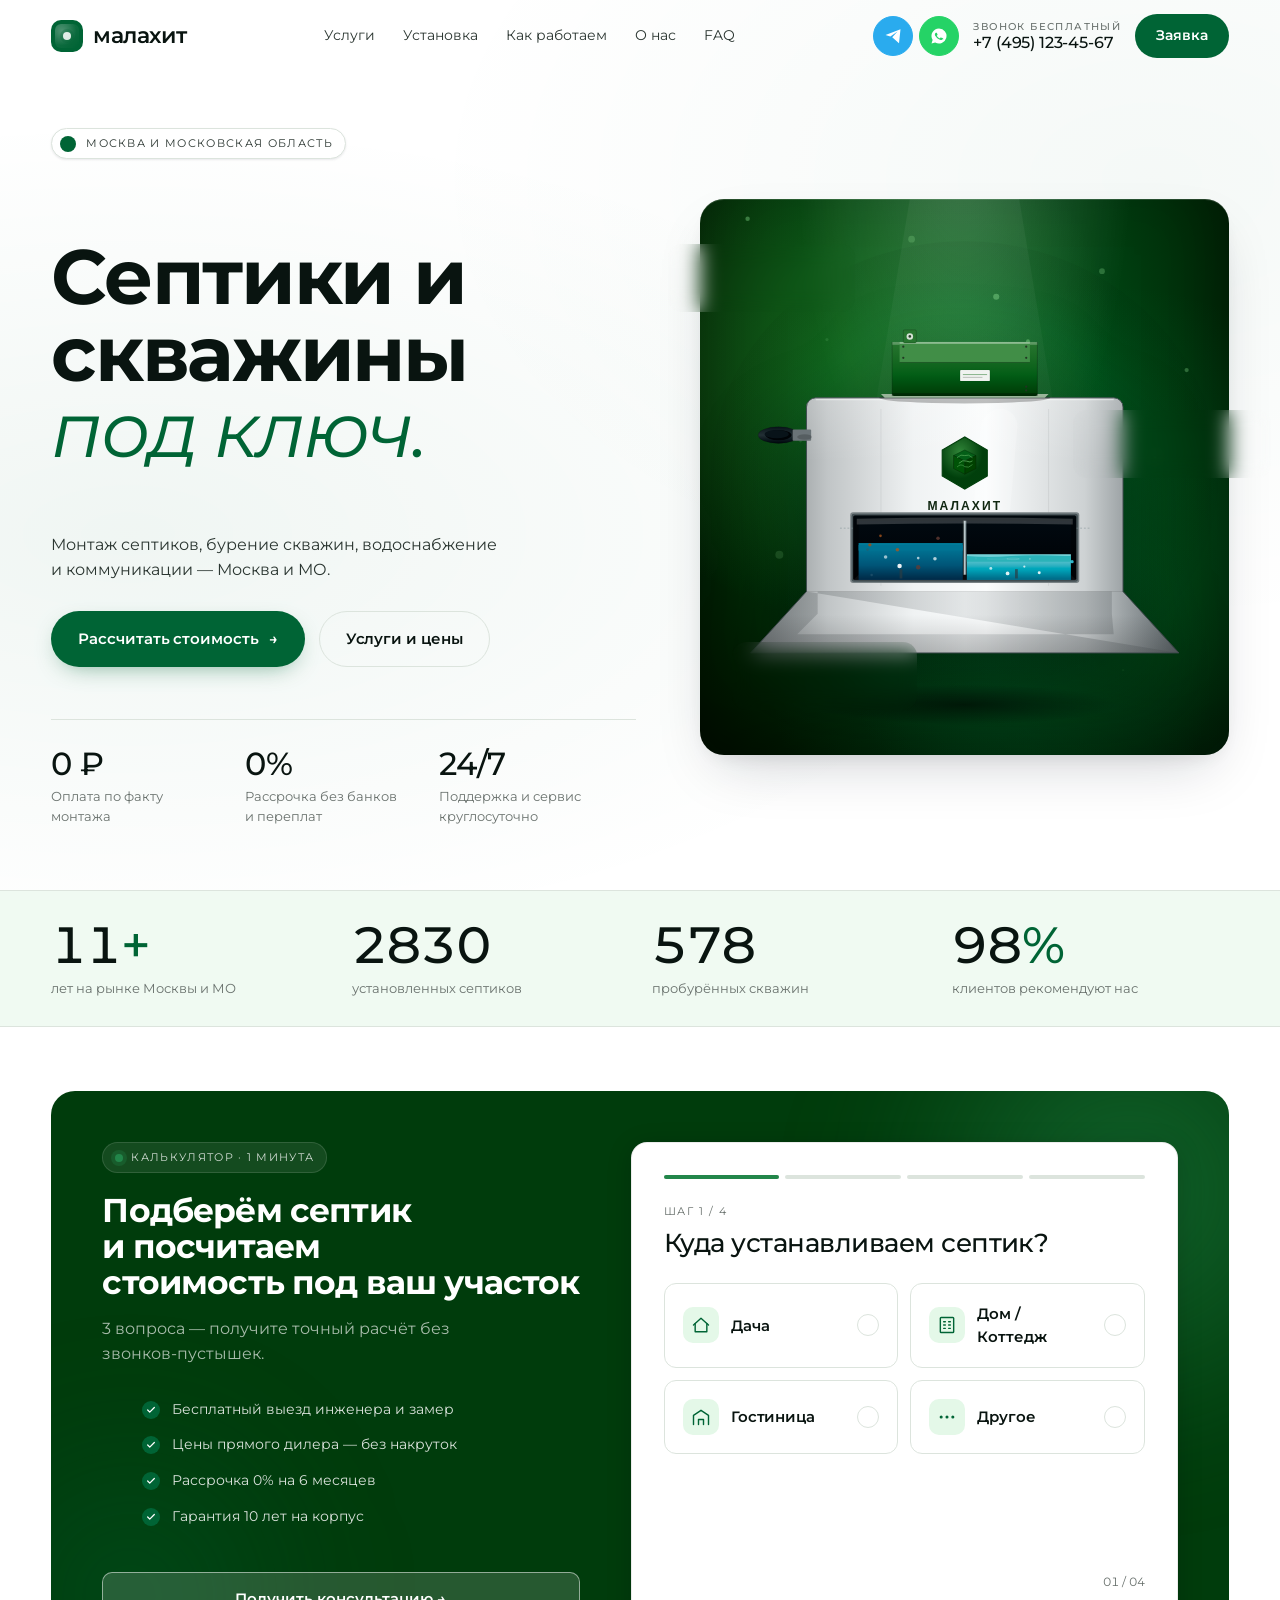
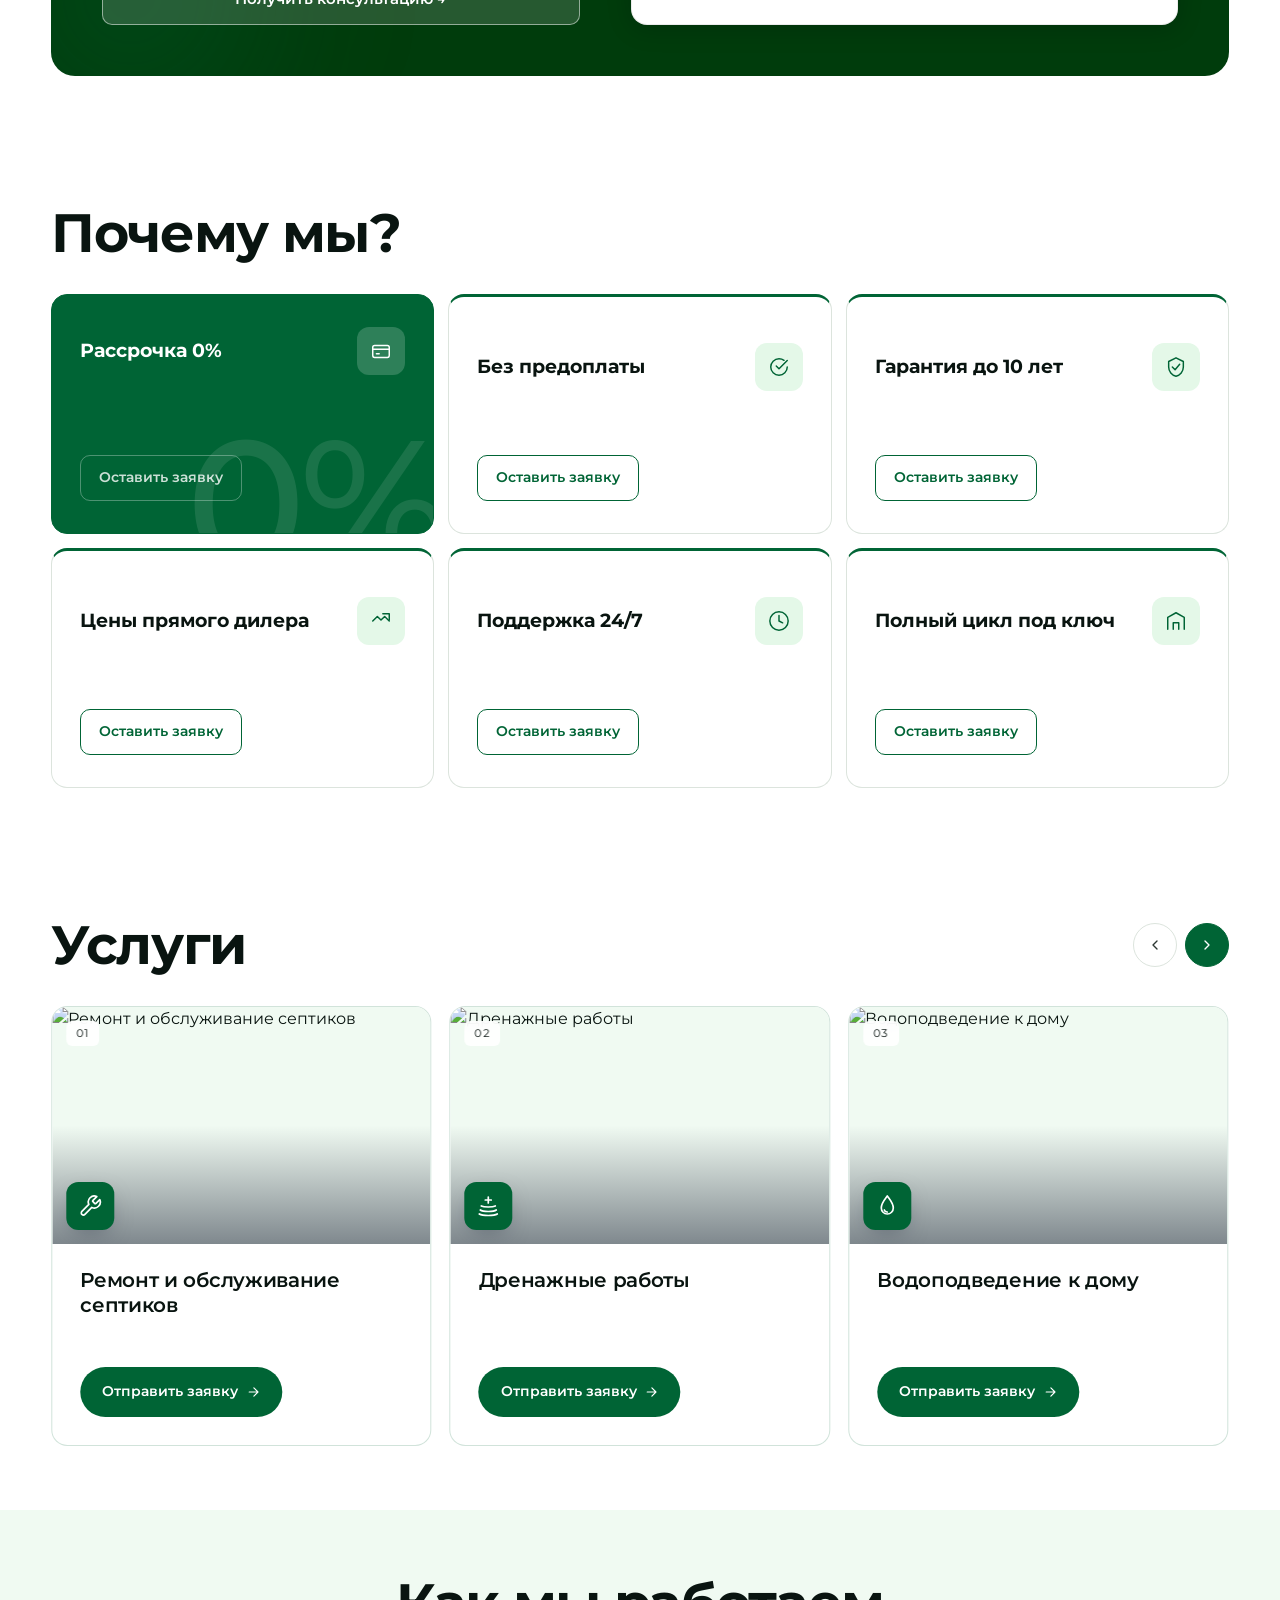
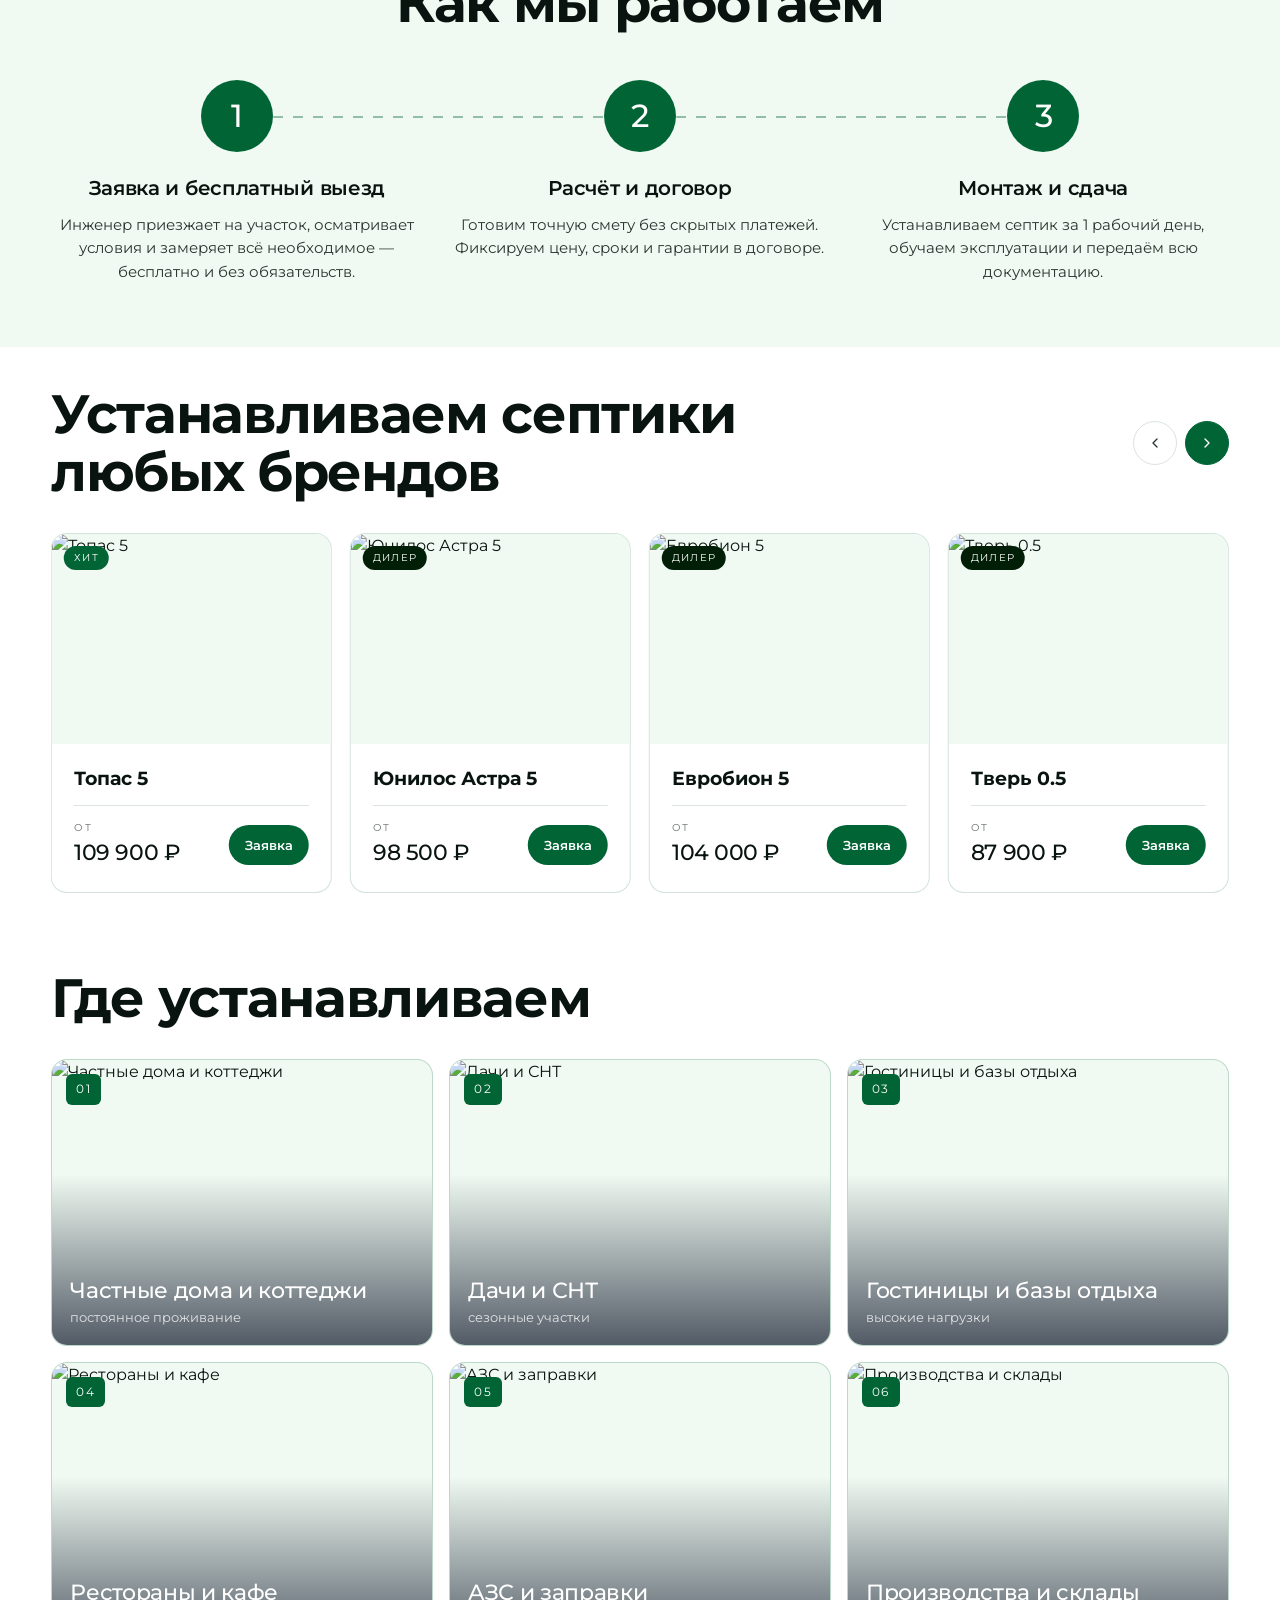
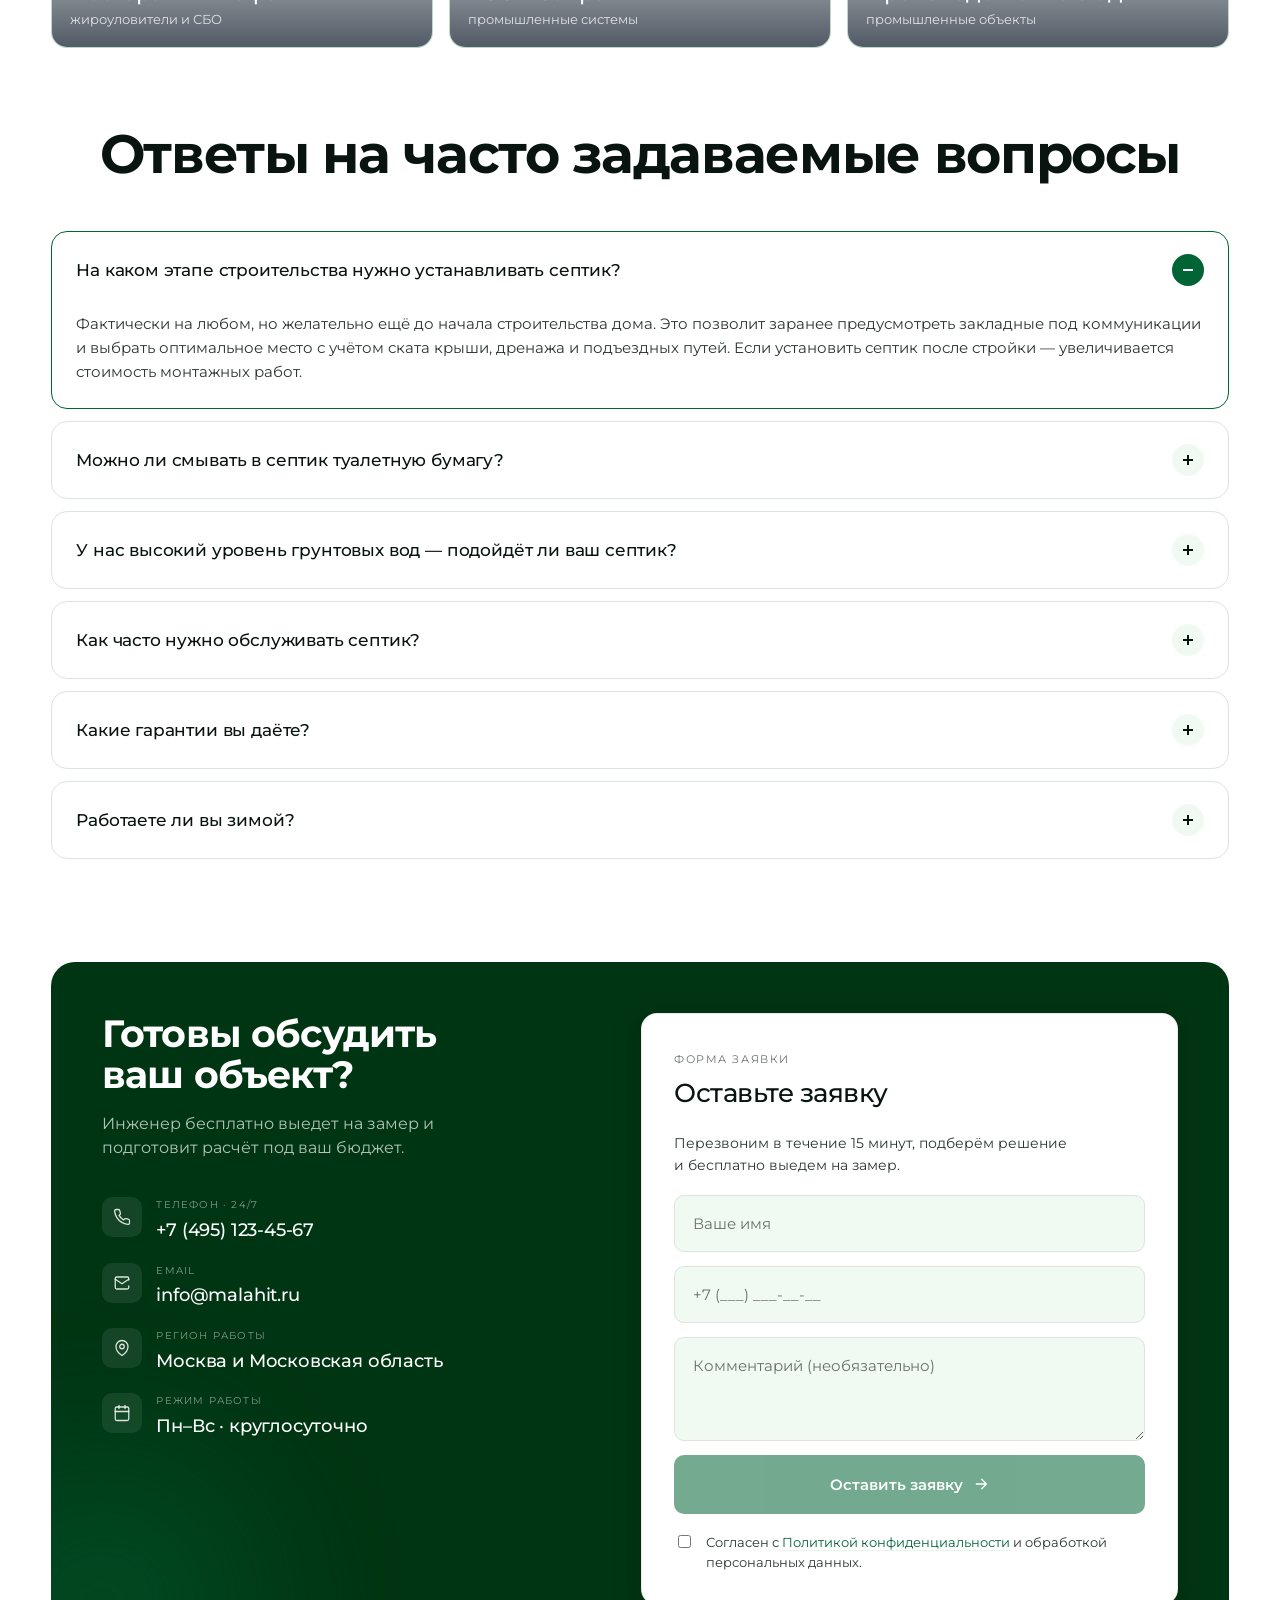
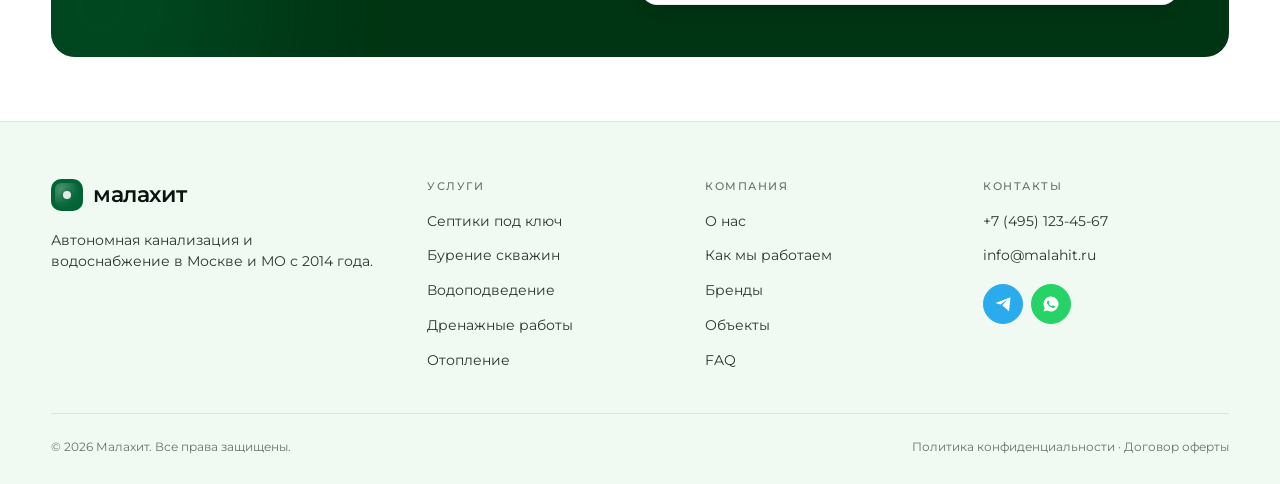
==== index.html @ 15d36aa7 "Add files via upload" ====
<!DOCTYPE html>
<html lang="ru">
<head>
  <meta charset="utf-8" />
  <meta name="viewport" content="width=device-width,initial-scale=1" />
  <title>Малахит — Септики, бурение скважин, коммуникации</title>
  <link rel="preconnect" href="https://fonts.googleapis.com" />
  <link rel="preconnect" href="https://fonts.gstatic.com" crossorigin />
  <link href="https://fonts.googleapis.com/css2?family=Montserrat:ital,wght@0,400;0,500;0,600;0,700;1,400;1,500;1,600&display=swap" rel="stylesheet" />
  <link rel="stylesheet" href="css/style.css" />
</head>
<body>

<header class="site-header">
<!-- ── Nav ── -->
<nav class="nav" id="mainNav">
  <a href="#top" class="logo" data-scroll="top">
    <span class="logo-mark"></span>
    малахит
  </a>
  <div class="nav-links">
    <a href="#services" data-scroll="services">Услуги</a>
    <a href="#brands" data-scroll="brands">Установка</a>
    <a href="#process" data-scroll="process">Как работаем</a>
    <a href="#why" data-scroll="why">О нас</a>
    <a href="#faq" data-scroll="faq">FAQ</a>
  </div>
  <div class="nav-cta">
    <div class="nav-social">
      <a href="https://t.me/" target="_blank" rel="noreferrer" aria-label="Telegram" class="soc-btn">
        <svg width="18" height="18" viewBox="0 0 24 24" fill="currentColor"><path d="M22 3 2 10.5l6.5 2.2L18 6 11 13.5l9 8L22 3Z"/></svg>
      </a>
      <a href="https://wa.me/" target="_blank" rel="noreferrer" aria-label="WhatsApp" class="soc-btn">
        <svg width="18" height="18" viewBox="0 0 24 24" fill="currentColor"><path d="M12 2a10 10 0 0 0-8.5 15.2L2 22l4.9-1.4A10 10 0 1 0 12 2Zm5.3 14.1c-.2.6-1.3 1.2-1.8 1.2-.5 0-1.1.1-3.6-1-2.6-1.1-4.2-3.8-4.4-3.9-.1-.2-1-1.3-1-2.5s.6-1.8.9-2c.2-.2.5-.3.7-.3h.5c.2 0 .4 0 .6.4l.8 2c.1.2.1.4 0 .6l-.4.4-.3.3c-.1.2-.3.3-.1.6.1.3.7 1.1 1.5 1.8 1 .9 1.8 1.2 2.1 1.3.3.1.5.1.6 0 .2-.2.7-.8.9-1 .2-.3.3-.2.6-.1.3.1 1.8.9 2.1 1 .3.2.5.2.6.4.1.2.1 1-.1 1.7Z"/></svg>
      </a>
    </div>
    <a href="tel:+74951234567" class="nav-phone">
      <small>Звонок бесплатный</small>
      +7 (495) 123-45-67
    </a>
    <button class="btn btn-accent" style="height:44px;padding:0 20px;font-size:14px" data-scroll="contact">
      Заявка
    </button>
  </div>
</nav>
</header>

<main id="main" class="site-main">
<div id="top"></div>

<!-- ── Hero ── -->
<section class="hero">
  <div class="container hero-grid">
    <div class="hero-text">
      <span class="hero-eyebrow">
        <span class="dot"></span>
        Москва и Московская область
      </span>
      <h1 class="h-display">
        Септики и скважины <span class="accent">под&nbsp;ключ.</span>
      </h1>
      <p class="lead">
        Монтаж септиков, бурение скважин, водоснабжение и&nbsp;коммуникации — Москва и&nbsp;МО.
      </p>
      <div class="hero-cta">
        <button class="btn btn-primary" data-scroll="calc">
          Рассчитать стоимость
          <span class="arrow">→</span>
        </button>
        <button class="btn btn-ghost" data-scroll="services">
          Услуги и цены
        </button>
      </div>
      <div class="hero-meta">
        <div>
          <div class="num">0 ₽</div>
          <div class="lab">Оплата по факту монтажа</div>
        </div>
        <div>
          <div class="num">0%</div>
          <div class="lab">Рассрочка без банков и переплат</div>
        </div>
        <div>
          <div class="num">24/7</div>
          <div class="lab">Поддержка и сервис круглосуточно</div>
        </div>
      </div>
    </div>

    <!-- Hero Visual -->
    <div class="hero-visual showcase" id="heroVisual" aria-hidden="true">
      <div class="hero-visual-clip">
        <div class="scene-bg"></div>
        <div class="scene-spot"></div>

        <!-- Atmosphere SVG (bokeh, not rotating) -->
        <svg class="scene-atmosphere" viewBox="0 0 500 525" preserveAspectRatio="xMidYMid meet">
          <defs>
            <radialGradient id="halo2" cx="0.5" cy="0.45" r="0.55">
              <stop offset="0%" stop-color="oklch(0.74 0.18 145)" stop-opacity=".32"/>
              <stop offset="55%" stop-color="oklch(0.50 0.13 152)" stop-opacity=".14"/>
              <stop offset="100%" stop-color="rgba(0,0,0,0)"/>
            </radialGradient>
            <radialGradient id="floor2" cx="0.5" cy="0.5">
              <stop offset="0%" stop-color="rgba(0,0,0,.55)"/>
              <stop offset="80%" stop-color="rgba(0,0,0,0)"/>
            </radialGradient>
            <linearGradient id="beam2" x1="0" x2="0" y1="0" y2="1">
              <stop offset="0%" stop-color="rgba(255,255,255,.16)"/>
              <stop offset="100%" stop-color="rgba(255,255,255,0)"/>
            </linearGradient>
          </defs>
          <ellipse cx="250" cy="260" rx="240" ry="220" fill="url(#halo2)"/>
          <path d="M 200 -10 L 300 -10 L 380 470 L 120 470 Z" fill="url(#beam2)" opacity=".3"/>
          <!-- bokeh particles -->
          <circle cx="45" cy="80" r="2.1" fill="oklch(0.86 0.14 145)" opacity="0.48"><animate attributeName="cy" values="80;0;80" dur="9.3s" begin="-3.2s" repeatCount="indefinite"/><animate attributeName="opacity" values="0;0.48;0" dur="9.3s" begin="-3.2s" repeatCount="indefinite"/></circle>
          <circle cx="120" cy="150" r="1.5" fill="oklch(0.86 0.14 145)" opacity="0.61"><animate attributeName="cy" values="150;70;150" dur="7.8s" begin="-6.1s" repeatCount="indefinite"/><animate attributeName="opacity" values="0;0.61;0" dur="7.8s" begin="-6.1s" repeatCount="indefinite"/></circle>
          <circle cx="200" cy="90" r="3.2" fill="oklch(0.86 0.14 145)" opacity="0.35"><animate attributeName="cy" values="90;10;90" dur="12.4s" begin="-1.5s" repeatCount="indefinite"/><animate attributeName="opacity" values="0;0.35;0" dur="12.4s" begin="-1.5s" repeatCount="indefinite"/></circle>
          <circle cx="310" cy="200" r="1.8" fill="oklch(0.86 0.14 145)" opacity="0.52"><animate attributeName="cy" values="200;120;200" dur="6.5s" begin="-7.8s" repeatCount="indefinite"/><animate attributeName="opacity" values="0;0.52;0" dur="6.5s" begin="-7.8s" repeatCount="indefinite"/></circle>
          <circle cx="380" cy="120" r="2.7" fill="oklch(0.86 0.14 145)" opacity="0.42"><animate attributeName="cy" values="120;40;120" dur="10.1s" begin="-4.3s" repeatCount="indefinite"/><animate attributeName="opacity" values="0;0.42;0" dur="10.1s" begin="-4.3s" repeatCount="indefinite"/></circle>
          <circle cx="430" cy="310" r="1.3" fill="oklch(0.86 0.14 145)" opacity="0.68"><animate attributeName="cy" values="310;230;310" dur="8.9s" begin="-2.7s" repeatCount="indefinite"/><animate attributeName="opacity" values="0;0.68;0" dur="8.9s" begin="-2.7s" repeatCount="indefinite"/></circle>
          <circle cx="75" cy="380" r="3.8" fill="oklch(0.86 0.14 145)" opacity="0.31"><animate attributeName="cy" values="380;300;380" dur="11.6s" begin="-5.9s" repeatCount="indefinite"/><animate attributeName="opacity" values="0;0.31;0" dur="11.6s" begin="-5.9s" repeatCount="indefinite"/></circle>
          <circle cx="160" cy="440" r="2.4" fill="oklch(0.86 0.14 145)" opacity="0.57"><animate attributeName="cy" values="440;360;440" dur="7.2s" begin="-0.8s" repeatCount="indefinite"/><animate attributeName="opacity" values="0;0.57;0" dur="7.2s" begin="-0.8s" repeatCount="indefinite"/></circle>
          <circle cx="250" cy="350" r="1.7" fill="oklch(0.86 0.14 145)" opacity="0.44"><animate attributeName="cy" values="350;270;350" dur="13s" begin="-6.5s" repeatCount="indefinite"/><animate attributeName="opacity" values="0;0.44;0" dur="13s" begin="-6.5s" repeatCount="indefinite"/></circle>
          <circle cx="340" cy="400" r="3.1" fill="oklch(0.86 0.14 145)" opacity="0.39"><animate attributeName="cy" values="400;320;400" dur="9.7s" begin="-3.8s" repeatCount="indefinite"/><animate attributeName="opacity" values="0;0.39;0" dur="9.7s" begin="-3.8s" repeatCount="indefinite"/></circle>
          <circle cx="460" cy="200" r="2.0" fill="oklch(0.86 0.14 145)" opacity="0.63"><animate attributeName="cy" values="200;120;200" dur="12.8s" begin="-7.2s" repeatCount="indefinite"/><animate attributeName="opacity" values="0;0.63;0" dur="12.8s" begin="-7.2s" repeatCount="indefinite"/></circle>
          <circle cx="95" cy="250" r="1.4" fill="oklch(0.86 0.14 145)" opacity="0.55"><animate attributeName="cy" values="250;170;250" dur="6.3s" begin="-4.6s" repeatCount="indefinite"/><animate attributeName="opacity" values="0;0.55;0" dur="6.3s" begin="-4.6s" repeatCount="indefinite"/></circle>
          <circle cx="280" cy="160" r="2.9" fill="oklch(0.86 0.14 145)" opacity="0.47"><animate attributeName="cy" values="160;80;160" dur="10.5s" begin="-1.9s" repeatCount="indefinite"/><animate attributeName="opacity" values="0;0.47;0" dur="10.5s" begin="-1.9s" repeatCount="indefinite"/></circle>
          <circle cx="400" cy="460" r="1.1" fill="oklch(0.86 0.14 145)" opacity="0.36"><animate attributeName="cy" values="460;380;460" dur="8.4s" begin="-5.1s" repeatCount="indefinite"/><animate attributeName="opacity" values="0;0.36;0" dur="8.4s" begin="-5.1s" repeatCount="indefinite"/></circle>
          <!-- floor shadow -->
          <ellipse cx="250" cy="478" rx="180" ry="24" fill="url(#floor2)"/>
        </svg>

        <!-- 3D stage with front and back faces -->
        <div class="hero-stage" id="heroStage">
          <!-- FRONT FACE -->
          <div class="tank-face tank-front">
            <svg viewBox="0 0 500 525" preserveAspectRatio="xMidYMid meet">
              <defs>
                <linearGradient id="bodyH" x1="0" x2="1" y1="0" y2="0">
                  <stop offset="0%" stop-color="oklch(0.58 0.008 220)"/>
                  <stop offset="18%" stop-color="oklch(0.82 0.005 220)"/>
                  <stop offset="38%" stop-color="oklch(0.96 0.003 215)"/>
                  <stop offset="55%" stop-color="oklch(0.99 0.002 215)"/>
                  <stop offset="78%" stop-color="oklch(0.86 0.005 220)"/>
                  <stop offset="100%" stop-color="oklch(0.5 0.012 225)"/>
                </linearGradient>
                <linearGradient id="bodyV" x1="0" x2="0" y1="0" y2="1">
                  <stop offset="0%" stop-color="rgba(255,255,255,.18)"/>
                  <stop offset="25%" stop-color="rgba(255,255,255,0)"/>
                  <stop offset="85%" stop-color="rgba(0,0,0,0)"/>
                  <stop offset="100%" stop-color="rgba(0,0,0,.18)"/>
                </linearGradient>
                <linearGradient id="wingsH" x1="0" x2="1" y1="0" y2="0">
                  <stop offset="0%" stop-color="oklch(0.5 0.008 220)"/>
                  <stop offset="50%" stop-color="oklch(0.86 0.005 220)"/>
                  <stop offset="100%" stop-color="oklch(0.48 0.01 225)"/>
                </linearGradient>
                <linearGradient id="compBodyF" x1="0" x2="0" y1="0" y2="1">
                  <stop offset="0%" stop-color="oklch(0.5 0.13 145)"/>
                  <stop offset="60%" stop-color="oklch(0.42 0.13 145)"/>
                  <stop offset="100%" stop-color="oklch(0.3 0.1 145)"/>
                </linearGradient>
                <radialGradient id="logoHex" cx="0.4" cy="0.3">
                  <stop offset="0%" stop-color="oklch(0.55 0.14 145)"/>
                  <stop offset="100%" stop-color="oklch(0.32 0.1 145)"/>
                </radialGradient>
                <linearGradient id="cavity" x1="0" x2="0" y1="0" y2="1">
                  <stop offset="0%" stop-color="oklch(0.14 0.025 230)"/>
                  <stop offset="100%" stop-color="oklch(0.08 0.018 240)"/>
                </linearGradient>
                <linearGradient id="dirtyW" x1="0" x2="0" y1="0" y2="1">
                  <stop offset="0%" stop-color="oklch(0.55 0.14 215)" stop-opacity=".95"/>
                  <stop offset="60%" stop-color="oklch(0.4 0.13 220)"/>
                  <stop offset="100%" stop-color="oklch(0.25 0.1 225)"/>
                </linearGradient>
                <linearGradient id="cleanW" x1="0" x2="0" y1="0" y2="1">
                  <stop offset="0%" stop-color="oklch(0.85 0.09 200)" stop-opacity=".95"/>
                  <stop offset="60%" stop-color="oklch(0.65 0.12 210)"/>
                  <stop offset="100%" stop-color="oklch(0.45 0.13 215)"/>
                </linearGradient>
                <linearGradient id="divider" x1="0" x2="1">
                  <stop offset="0%" stop-color="oklch(0.4 0.022 220)"/>
                  <stop offset="50%" stop-color="oklch(0.88 0.015 215)"/>
                  <stop offset="100%" stop-color="oklch(0.38 0.022 225)"/>
                </linearGradient>
                <linearGradient id="pipeH" x1="0" x2="0" y1="0" y2="1">
                  <stop offset="0%" stop-color="oklch(0.18 0.02 230)"/>
                  <stop offset="50%" stop-color="oklch(0.3 0.02 225)"/>
                  <stop offset="100%" stop-color="oklch(0.12 0.02 235)"/>
                </linearGradient>
                <clipPath id="csClip"><rect x="130" y="304" width="240" height="70" rx="2"/></clipPath>
                <clipPath id="csLeftClip"><rect x="130" y="304" width="118" height="70"/></clipPath>
                <clipPath id="csRightClip"><rect x="252" y="304" width="118" height="70"/></clipPath>
                <clipPath id="bodyClip"><path d="M 90 178 L 410 178 A 10 10 0 0 1 420 188 L 420 386 L 480 452 L 20 452 L 80 386 L 80 188 A 10 10 0 0 1 90 178 Z"/></clipPath>
              </defs>

              <!-- Main tank body -->
              <path d="M 90 178 L 410 178 A 10 10 0 0 1 420 188 L 420 386 L 480 452 L 20 452 L 80 386 L 80 188 A 10 10 0 0 1 90 178 Z" fill="url(#bodyH)"/>
              <path d="M 80 386 L 480 452 L 20 452 L 80 386 L 92 386 L 92 410 L 70 432 L 410 432 L 408 410 L 408 386 Z" fill="url(#wingsH)" opacity=".5" clip-rule="evenodd" fill-rule="evenodd"/>
              <path d="M 90 178 L 410 178 A 10 10 0 0 1 420 188 L 420 386 L 480 452 L 20 452 L 80 386 L 80 188 A 10 10 0 0 1 90 178 Z" fill="url(#bodyV)"/>
              <g clip-path="url(#bodyClip)" opacity=".25">
                <line x1="160" y1="190" x2="160" y2="380" stroke="oklch(0.55 0.008 220)" stroke-width=".5"/>
                <line x1="340" y1="190" x2="340" y2="380" stroke="oklch(0.55 0.008 220)" stroke-width=".5"/>
              </g>
              <line x1="80" y1="386" x2="20" y2="452" stroke="rgba(0,0,0,.3)" stroke-width=".8"/>
              <line x1="420" y1="386" x2="480" y2="452" stroke="rgba(0,0,0,.3)" stroke-width=".8"/>
              <line x1="80" y1="386" x2="420" y2="386" stroke="rgba(0,0,0,.18)" stroke-width=".6"/>
              <path d="M 90 180 L 410 180" stroke="rgba(255,255,255,.6)" stroke-width="1"/>
              <path d="M 90 178 L 410 178 A 10 10 0 0 1 420 188 L 420 386 L 480 452 L 20 452 L 80 386 L 80 188 A 10 10 0 0 1 90 178 Z" fill="none" stroke="oklch(0.4 0.015 225)" stroke-width="1"/>
              <rect x="270" y="190" width="40" height="180" fill="rgba(255,255,255,.4)" opacity=".5" rx="20" transform="skewX(-5) translate(15 0)"/>

              <!-- Inlet pipe top-left -->
              <ellipse cx="50" cy="218" rx="22" ry="9" fill="url(#pipeH)" stroke="rgba(0,0,0,.3)" stroke-width=".5"/>
              <ellipse cx="50" cy="218" rx="14" ry="5.5" fill="oklch(0.1 0.02 230)"/>
              <ellipse cx="48" cy="217" rx="13" ry="4.5" fill="oklch(0.18 0.02 230)"/>
              <rect x="65" y="212" width="20" height="12" rx="1" fill="oklch(0.55 0.012 225)"/>
              <line x1="65" y1="212" x2="65" y2="224" stroke="rgba(0,0,0,.4)" stroke-width=".5"/>
              <ellipse cx="78" cy="220" rx="8" ry="3" fill="rgba(0,0,0,.18)"/>

              <!-- Compressor (front) -->
              <ellipse cx="250" cy="178" rx="92" ry="6" fill="rgba(0,0,0,.25)"/>
              <path d="M 160 174 L 340 174 L 336 178 L 164 178 Z" fill="oklch(0.78 0.05 145)"/>
              <path d="M 160 174 L 340 174 L 336 178 L 164 178 Z" fill="rgba(0,0,0,.15)" opacity=".4"/>
              <rect x="172" y="118" width="156" height="58" rx="2" fill="url(#compBodyF)"/>
              <rect x="172" y="118" width="156" height="3" fill="rgba(255,255,255,.25)"/>
              <rect x="172" y="173" width="156" height="3" fill="rgba(0,0,0,.3)"/>
              <line x1="172" y1="118" x2="172" y2="176" stroke="rgba(0,0,0,.35)" stroke-width=".7"/>
              <line x1="328" y1="118" x2="328" y2="176" stroke="rgba(0,0,0,.35)" stroke-width=".7"/>
              <rect x="180" y="118" width="140" height="22" fill="oklch(0.58 0.13 145)"/>
              <rect x="180" y="118" width="140" height="2" fill="rgba(255,255,255,.4)"/>
              <line x1="180" y1="140" x2="320" y2="140" stroke="rgba(0,0,0,.35)" stroke-width=".8"/>
              <!-- front-only details -->
              <rect x="184" y="105" width="14" height="14" rx="1.5" fill="oklch(0.5 0.13 145)" stroke="rgba(0,0,0,.4)" stroke-width=".5"/>
              <circle cx="191" cy="112" r="3.5" fill="oklch(0.9 0.02 145)"/>
              <circle cx="191" cy="112" r="1.4" fill="oklch(0.35 0.05 145)"/>
              <rect x="245" y="148" width="32" height="12" rx="1" fill="oklch(0.96 0.005 145)" stroke="rgba(0,0,0,.15)" stroke-width=".3"/>
              <line x1="248" y1="153" x2="274" y2="153" stroke="oklch(0.55 0.13 145)" stroke-width=".6"/>
              <line x1="248" y1="156" x2="269" y2="156" stroke="oklch(0.5 0.02 145)" stroke-width=".4"/>
              <circle cx="316" cy="166" r="1.2" fill="oklch(0.3 0.04 145)"/>
              <circle cx="316" cy="170" r="1.2" fill="oklch(0.3 0.04 145)"/>
              <!-- corner bolts -->
              <circle cx="184" cy="123" r="1.2" fill="oklch(0.32 0.05 145)"/>
              <circle cx="316" cy="123" r="1.2" fill="oklch(0.32 0.05 145)"/>
              <circle cx="184" cy="135" r="1.2" fill="oklch(0.32 0.05 145)"/>
              <circle cx="316" cy="135" r="1.2" fill="oklch(0.32 0.05 145)"/>

              <!-- Logo -->
              <polygon points="274.2,262 250,276 225.8,262 225.8,234 250,220 274.2,234" fill="url(#logoHex)" stroke="oklch(0.32 0.1 145)" stroke-width="1.2"/>
              <g transform="translate(250 248)">
                <path d="M 0 -14 L 12 -8 L 0 -2 L -12 -8 Z" fill="oklch(0.42 0.13 145)" stroke="oklch(0.25 0.08 145)" stroke-width=".5"/>
                <path d="M 0 -2 L 12 -8 L 12 6 L 0 12 Z" fill="oklch(0.32 0.12 145)" stroke="oklch(0.2 0.08 145)" stroke-width=".5"/>
                <path d="M 0 -2 L -12 -8 L -12 6 L 0 12 Z" fill="oklch(0.38 0.13 145)" stroke="oklch(0.22 0.08 145)" stroke-width=".5"/>
                <path d="M -8 -6 Q -4 -10 0 -8 Q 4 -10 8 -6" fill="none" stroke="oklch(0.65 0.14 145)" stroke-width=".8" stroke-linecap="round"/>
                <path d="M -6 0 Q -2 -4 2 -2 Q 6 0 8 -2" fill="none" stroke="oklch(0.7 0.14 145)" stroke-width=".8" stroke-linecap="round"/>
                <path d="M -8 4 Q -4 0 0 4 Q 4 6 8 2" fill="none" stroke="oklch(0.6 0.14 145)" stroke-width=".8" stroke-linecap="round"/>
              </g>
              <text x="250" y="298" text-anchor="middle" font-family="Bricolage Grotesque, sans-serif" font-size="13" font-weight="600" fill="oklch(0.25 0.05 145)" letter-spacing="2.2">МАЛАХИТ</text>
              <text x="250" y="310" text-anchor="middle" font-family="Manrope, sans-serif" font-size="5.5" fill="oklch(0.5 0.04 145)" letter-spacing="0.5">автономная очистная система</text>

              <!-- Cross-section window -->
              <rect x="127" y="301" width="246" height="76" rx="3" fill="oklch(0.6 0.012 220)"/>
              <rect x="128.5" y="302.5" width="243" height="73" rx="2.5" fill="oklch(0.42 0.018 220)"/>
              <rect x="130" y="304" width="240" height="70" rx="2" fill="url(#cavity)"/>
              <g clip-path="url(#csClip)">
                <path d="M 130 304 L 136 310 L 136 368 L 130 374 Z" fill="rgba(0,0,0,.4)"/>
                <path d="M 370 304 L 364 310 L 364 368 L 370 374 Z" fill="rgba(0,0,0,.4)"/>
                <path d="M 130 304 L 136 310 L 364 310 L 370 304 Z" fill="rgba(0,0,0,.25)"/>
                <path d="M 130 374 L 136 368 L 364 368 L 370 374 Z" fill="rgba(255,255,255,.04)"/>
                <rect x="248" y="310" width="4" height="58" fill="url(#divider)"/>
                <rect x="248" y="310" width="1" height="58" fill="rgba(0,0,0,.45)"/>
                <!-- Left chamber: dirty water -->
                <g clip-path="url(#csLeftClip)">
                  <rect x="136" y="334" width="112" height="40" fill="url(#dirtyW)"/>
                  <path d="M 136 336 Q 160 332 180 336 T 244 336 L 248 336 L 248 342 L 136 342 Z" fill="oklch(0.5 0.14 215)">
                    <animate attributeName="d" values="M 136 336 Q 160 332 180 336 T 244 336 L 248 336 L 248 342 L 136 342 Z;M 136 336 Q 160 340 180 336 T 244 336 L 248 336 L 248 342 L 136 342 Z;M 136 336 Q 160 332 180 336 T 244 336 L 248 336 L 248 342 L 136 342 Z" dur="3.6s" repeatCount="indefinite"/>
                  </path>
                  <!-- impurities -->
                  <circle cx="150" cy="360" r="1.4" fill="oklch(0.4 0.06 30)" opacity=".78"><animate attributeName="cy" values="360;330" dur="4s" begin="0s" repeatCount="indefinite"/><animate attributeName="cx" values="150;144;150" dur="4s" begin="0s" repeatCount="indefinite"/><animate attributeName="opacity" values=".78;.78;0;.78" keyTimes="0;.5;.7;1" dur="4s" begin="0s" repeatCount="indefinite"/></circle>
                  <circle cx="175" cy="348" r="1.9" fill="oklch(0.55 0.13 50)" opacity=".78"><animate attributeName="cy" values="348;318" dur="5s" begin="1.4s" repeatCount="indefinite"/><animate attributeName="cx" values="175;181;175" dur="5s" begin="1.4s" repeatCount="indefinite"/><animate attributeName="opacity" values=".78;.78;0;.78" keyTimes="0;.5;.7;1" dur="5s" begin="1.4s" repeatCount="indefinite"/></circle>
                  <circle cx="200" cy="360" r="2.4" fill="oklch(0.4 0.06 30)" opacity=".78"><animate attributeName="cy" values="360;330" dur="6s" begin="2.6s" repeatCount="indefinite"/><animate attributeName="cx" values="200;194;200" dur="6s" begin="2.6s" repeatCount="indefinite"/><animate attributeName="opacity" values=".78;.78;0;.78" keyTimes="0;.5;.7;1" dur="6s" begin="2.6s" repeatCount="indefinite"/></circle>
                  <circle cx="165" cy="340" r="1.4" fill="oklch(0.55 0.13 50)" opacity=".78"><animate attributeName="cy" values="340;310" dur="4s" begin="0.7s" repeatCount="indefinite"/><animate attributeName="cx" values="165;159;165" dur="4s" begin="0.7s" repeatCount="indefinite"/><animate attributeName="opacity" values=".78;.78;0;.78" keyTimes="0;.5;.7;1" dur="4s" begin="0.7s" repeatCount="indefinite"/></circle>
                  <circle cx="220" cy="332" r="1.9" fill="oklch(0.4 0.06 30)" opacity=".78"><animate attributeName="cy" values="332;302" dur="5s" begin="2s" repeatCount="indefinite"/><animate attributeName="cx" values="220;226;220" dur="5s" begin="2s" repeatCount="indefinite"/><animate attributeName="opacity" values=".78;.78;0;.78" keyTimes="0;.5;.7;1" dur="5s" begin="2s" repeatCount="indefinite"/></circle>
                  <!-- bubble stream -->
                  <circle cx="150" cy="370" r="1.4" fill="rgba(255,255,255,.92)"><animate attributeName="cy" values="370;338" dur="2.4s" begin="0s" repeatCount="indefinite"/><animate attributeName="opacity" values="0;.95;0" dur="2.4s" begin="0s" repeatCount="indefinite"/></circle>
                  <circle cx="165" cy="370" r="1.9" fill="rgba(255,255,255,.92)"><animate attributeName="cy" values="370;338" dur="2.8s" begin="0.7s" repeatCount="indefinite"/><animate attributeName="opacity" values="0;.95;0" dur="2.8s" begin="0.7s" repeatCount="indefinite"/></circle>
                  <circle cx="180" cy="370" r="2.4" fill="rgba(255,255,255,.92)"><animate attributeName="cy" values="370;338" dur="3.2s" begin="1.4s" repeatCount="indefinite"/><animate attributeName="opacity" values="0;.95;0" dur="3.2s" begin="1.4s" repeatCount="indefinite"/></circle>
                  <circle cx="200" cy="370" r="1.4" fill="rgba(255,255,255,.92)"><animate attributeName="cy" values="370;338" dur="3.6s" begin="0.3s" repeatCount="indefinite"/><animate attributeName="opacity" values="0;.95;0" dur="3.6s" begin="0.3s" repeatCount="indefinite"/></circle>
                  <circle cx="218" cy="370" r="1.9" fill="rgba(255,255,255,.92)"><animate attributeName="cy" values="370;338" dur="2.4s" begin="1.1s" repeatCount="indefinite"/><animate attributeName="opacity" values="0;.95;0" dur="2.4s" begin="1.1s" repeatCount="indefinite"/></circle>
                  <!-- aerator -->
                  <rect x="180" y="362" width="3" height="10" fill="oklch(0.35 0.025 225)" opacity=".7"/>
                  <!-- incoming drip -->
                  <circle r="1.8" fill="oklch(0.5 0.09 60)" opacity=".85"><animate attributeName="cy" values="310;342" dur="1.4s" repeatCount="indefinite"/><animate attributeName="cx" values="140;150" dur="1.4s" repeatCount="indefinite"/><animate attributeName="opacity" values="0;1;1;0" keyTimes="0;.1;.85;1" dur="1.4s" repeatCount="indefinite"/></circle>
                </g>
                <!-- Right chamber: clean water -->
                <g clip-path="url(#csRightClip)">
                  <rect x="252" y="346" width="112" height="28" fill="url(#cleanW)"/>
                  <path d="M 252 348 Q 276 344 300 348 T 358 348 L 364 348 L 364 354 L 252 354 Z" fill="oklch(0.7 0.11 200)">
                    <animate attributeName="d" values="M 252 348 Q 276 344 300 348 T 358 348 L 364 348 L 364 354 L 252 354 Z;M 252 348 Q 276 352 300 348 T 358 348 L 364 348 L 364 354 L 252 354 Z;M 252 348 Q 276 344 300 348 T 358 348 L 364 348 L 364 354 L 252 354 Z" dur="4s" repeatCount="indefinite"/>
                  </path>
                  <!-- ripples -->
                  <ellipse cx="285" cy="351" rx="3" ry=".8" fill="none" stroke="rgba(255,255,255,.6)" stroke-width=".7"><animate attributeName="rx" values="0;14" dur="3.2s" begin="0s" repeatCount="indefinite"/><animate attributeName="opacity" values=".8;0" dur="3.2s" begin="0s" repeatCount="indefinite"/></ellipse>
                  <ellipse cx="320" cy="351" rx="3" ry=".8" fill="none" stroke="rgba(255,255,255,.6)" stroke-width=".7"><animate attributeName="rx" values="0;14" dur="4s" begin="-1.5s" repeatCount="indefinite"/><animate attributeName="opacity" values=".8;0" dur="4s" begin="-1.5s" repeatCount="indefinite"/></ellipse>
                  <ellipse cx="302" cy="351" rx="3" ry=".8" fill="none" stroke="rgba(255,255,255,.6)" stroke-width=".7"><animate attributeName="rx" values="0;14" dur="3.6s" begin="-2.8s" repeatCount="indefinite"/><animate attributeName="opacity" values=".8;0" dur="3.6s" begin="-2.8s" repeatCount="indefinite"/></ellipse>
                  <!-- fine bubbles -->
                  <circle cx="262" cy="370" r="1.2" fill="rgba(255,255,255,.88)"><animate attributeName="cy" values="370;350" dur="2.4s" begin="0.2s" repeatCount="indefinite"/><animate attributeName="opacity" values="0;.9;0" dur="2.4s" begin="0.2s" repeatCount="indefinite"/></circle>
                  <circle cx="278" cy="370" r="1.6" fill="rgba(255,255,255,.88)"><animate attributeName="cy" values="370;350" dur="2.8s" begin="1.3s" repeatCount="indefinite"/><animate attributeName="opacity" values="0;.9;0" dur="2.8s" begin="1.3s" repeatCount="indefinite"/></circle>
                  <circle cx="296" cy="370" r="2.0" fill="rgba(255,255,255,.88)"><animate attributeName="cy" values="370;350" dur="3.2s" begin="2s" repeatCount="indefinite"/><animate attributeName="opacity" values="0;.9;0" dur="3.2s" begin="2s" repeatCount="indefinite"/></circle>
                  <circle cx="314" cy="370" r="1.2" fill="rgba(255,255,255,.88)"><animate attributeName="cy" values="370;350" dur="3.6s" begin="0.6s" repeatCount="indefinite"/><animate attributeName="opacity" values="0;.9;0" dur="3.6s" begin="0.6s" repeatCount="indefinite"/></circle>
                  <circle cx="330" cy="370" r="1.6" fill="rgba(255,255,255,.88)"><animate attributeName="cy" values="370;350" dur="4s" begin="1.7s" repeatCount="indefinite"/><animate attributeName="opacity" values="0;.9;0" dur="4s" begin="1.7s" repeatCount="indefinite"/></circle>
                  <rect x="304" y="362" width="3" height="10" fill="oklch(0.35 0.025 225)" opacity=".7"/>
                  <!-- outlet flow -->
                  <circle r="1.8" fill="oklch(0.82 0.13 210)" opacity=".9"><animate attributeName="cx" values="360;369" dur="1.6s" repeatCount="indefinite"/><animate attributeName="cy" values="354;354" dur="1.6s" repeatCount="indefinite"/><animate attributeName="opacity" values="0;1;0" dur="1.6s" repeatCount="indefinite"/></circle>
                </g>
                <!-- glass shine -->
                <path d="M 134 308 Q 250 305 366 308 L 366 314 Q 250 312 134 314 Z" fill="rgba(255,255,255,.18)"/>
              </g>
              <!-- window rim -->
              <rect x="130" y="304" width="240" height="70" rx="2" fill="none" stroke="rgba(255,255,255,.18)" stroke-width=".6"/>
              <!-- cut indicators -->
              <g opacity=".75">
                <line x1="116" y1="318" x2="130" y2="318" stroke="oklch(0.65 0.02 220)" stroke-width=".8" stroke-dasharray="2 2"/>
                <line x1="370" y1="318" x2="384" y2="318" stroke="oklch(0.65 0.02 220)" stroke-width=".8" stroke-dasharray="2 2"/>
              </g>
            </svg>
          </div>

          <!-- BACK FACE -->
          <div class="tank-face tank-back">
            <svg viewBox="0 0 500 525" preserveAspectRatio="xMidYMid meet">
              <defs>
                <linearGradient id="bodyHB" x1="0" x2="1" y1="0" y2="0">
                  <stop offset="0%" stop-color="oklch(0.58 0.008 220)"/>
                  <stop offset="18%" stop-color="oklch(0.82 0.005 220)"/>
                  <stop offset="38%" stop-color="oklch(0.96 0.003 215)"/>
                  <stop offset="55%" stop-color="oklch(0.99 0.002 215)"/>
                  <stop offset="78%" stop-color="oklch(0.86 0.005 220)"/>
                  <stop offset="100%" stop-color="oklch(0.5 0.012 225)"/>
                </linearGradient>
                <linearGradient id="bodyVB" x1="0" x2="0" y1="0" y2="1">
                  <stop offset="0%" stop-color="rgba(255,255,255,.18)"/>
                  <stop offset="25%" stop-color="rgba(255,255,255,0)"/>
                  <stop offset="85%" stop-color="rgba(0,0,0,0)"/>
                  <stop offset="100%" stop-color="rgba(0,0,0,.18)"/>
                </linearGradient>
                <linearGradient id="wingsHB" x1="0" x2="1" y1="0" y2="0">
                  <stop offset="0%" stop-color="oklch(0.5 0.008 220)"/>
                  <stop offset="50%" stop-color="oklch(0.86 0.005 220)"/>
                  <stop offset="100%" stop-color="oklch(0.48 0.01 225)"/>
                </linearGradient>
                <linearGradient id="compBodyB" x1="0" x2="0" y1="0" y2="1">
                  <stop offset="0%" stop-color="oklch(0.5 0.13 145)"/>
                  <stop offset="60%" stop-color="oklch(0.42 0.13 145)"/>
                  <stop offset="100%" stop-color="oklch(0.3 0.1 145)"/>
                </linearGradient>
                <radialGradient id="portInner" cx="0.4" cy="0.3">
                  <stop offset="0%" stop-color="oklch(0.18 0.02 230)"/>
                  <stop offset="100%" stop-color="oklch(0.05 0.02 240)"/>
                </radialGradient>
                <clipPath id="bodyClipB"><path d="M 90 178 L 410 178 A 10 10 0 0 1 420 188 L 420 386 L 480 452 L 20 452 L 80 386 L 80 188 A 10 10 0 0 1 90 178 Z"/></clipPath>
              </defs>
              <path d="M 90 178 L 410 178 A 10 10 0 0 1 420 188 L 420 386 L 480 452 L 20 452 L 80 386 L 80 188 A 10 10 0 0 1 90 178 Z" fill="url(#bodyHB)"/>
              <path d="M 80 386 L 480 452 L 20 452 L 80 386 L 92 386 L 92 410 L 70 432 L 410 432 L 408 410 L 408 386 Z" fill="url(#wingsHB)" opacity=".5" clip-rule="evenodd" fill-rule="evenodd"/>
              <path d="M 90 178 L 410 178 A 10 10 0 0 1 420 188 L 420 386 L 480 452 L 20 452 L 80 386 L 80 188 A 10 10 0 0 1 90 178 Z" fill="url(#bodyVB)"/>
              <g clip-path="url(#bodyClipB)" opacity=".25">
                <line x1="160" y1="190" x2="160" y2="380" stroke="oklch(0.55 0.008 220)" stroke-width=".5"/>
                <line x1="340" y1="190" x2="340" y2="380" stroke="oklch(0.55 0.008 220)" stroke-width=".5"/>
              </g>
              <line x1="80" y1="386" x2="20" y2="452" stroke="rgba(0,0,0,.3)" stroke-width=".8"/>
              <line x1="420" y1="386" x2="480" y2="452" stroke="rgba(0,0,0,.3)" stroke-width=".8"/>
              <line x1="80" y1="386" x2="420" y2="386" stroke="rgba(0,0,0,.18)" stroke-width=".6"/>
              <path d="M 90 180 L 410 180" stroke="rgba(255,255,255,.6)" stroke-width="1"/>
              <path d="M 90 178 L 410 178 A 10 10 0 0 1 420 188 L 420 386 L 480 452 L 20 452 L 80 386 L 80 188 A 10 10 0 0 1 90 178 Z" fill="none" stroke="oklch(0.4 0.015 225)" stroke-width="1"/>
              <rect x="270" y="190" width="40" height="180" fill="rgba(255,255,255,.4)" opacity=".5" rx="20" transform="skewX(-5) translate(15 0)"/>
              <!-- back port -->
              <ellipse cx="290" cy="226" rx="13" ry="13" fill="url(#portInner)"/>
              <ellipse cx="290" cy="226" rx="13" ry="13" fill="none" stroke="oklch(0.45 0.015 225)" stroke-width="1.4"/>
              <ellipse cx="287" cy="223" rx="6" ry="4" fill="rgba(255,255,255,.15)"/>
              <!-- back label -->
              <g opacity=".5">
                <rect x="210" y="290" width="80" height="30" rx="3" fill="oklch(0.96 0.003 215)" stroke="rgba(0,0,0,.15)" stroke-width=".4"/>
                <line x1="218" y1="298" x2="282" y2="298" stroke="oklch(0.4 0.02 220)" stroke-width=".5"/>
                <line x1="218" y1="304" x2="270" y2="304" stroke="oklch(0.45 0.02 220)" stroke-width=".4"/>
                <line x1="218" y1="310" x2="278" y2="310" stroke="oklch(0.45 0.02 220)" stroke-width=".4"/>
                <line x1="218" y1="316" x2="250" y2="316" stroke="oklch(0.45 0.02 220)" stroke-width=".4"/>
              </g>
              <!-- Compressor back -->
              <ellipse cx="250" cy="178" rx="92" ry="6" fill="rgba(0,0,0,.25)"/>
              <path d="M 160 174 L 340 174 L 336 178 L 164 178 Z" fill="oklch(0.78 0.05 145)"/>
              <path d="M 160 174 L 340 174 L 336 178 L 164 178 Z" fill="rgba(0,0,0,.15)" opacity=".4"/>
              <rect x="172" y="118" width="156" height="58" rx="2" fill="url(#compBodyB)"/>
              <rect x="172" y="118" width="156" height="3" fill="rgba(255,255,255,.25)"/>
              <rect x="172" y="173" width="156" height="3" fill="rgba(0,0,0,.3)"/>
              <line x1="172" y1="118" x2="172" y2="176" stroke="rgba(0,0,0,.35)" stroke-width=".7"/>
              <line x1="328" y1="118" x2="328" y2="176" stroke="rgba(0,0,0,.35)" stroke-width=".7"/>
              <rect x="180" y="118" width="140" height="22" fill="oklch(0.58 0.13 145)"/>
              <rect x="180" y="118" width="140" height="2" fill="rgba(255,255,255,.4)"/>
              <line x1="180" y1="140" x2="320" y2="140" stroke="rgba(0,0,0,.35)" stroke-width=".8"/>
              <!-- back-only details -->
              <rect x="180" y="105" width="22" height="14" rx="1.5" fill="oklch(0.45 0.13 145)" stroke="rgba(0,0,0,.4)" stroke-width=".5"/>
              <circle cx="186" cy="112" r="2" fill="oklch(0.3 0.04 145)"/>
              <circle cx="194" cy="112" r="2" fill="oklch(0.3 0.04 145)"/>
              <rect x="260" y="100" width="34" height="6" rx="2" fill="oklch(0.42 0.13 145)" stroke="rgba(0,0,0,.4)" stroke-width=".4"/>
              <rect x="264" y="106" width="4" height="14" fill="oklch(0.42 0.13 145)"/>
              <rect x="286" y="106" width="4" height="14" fill="oklch(0.42 0.13 145)"/>
              <circle cx="320" cy="130" r="3" fill="oklch(0.55 0.02 145)" stroke="rgba(0,0,0,.3)" stroke-width=".4"/>
              <line x1="320" y1="127" x2="320" y2="133" stroke="rgba(0,0,0,.5)" stroke-width=".5"/>
              <line x1="317" y1="130" x2="323" y2="130" stroke="rgba(0,0,0,.5)" stroke-width=".5"/>
              <!-- bolts -->
              <circle cx="184" cy="123" r="1.2" fill="oklch(0.32 0.05 145)"/>
              <circle cx="316" cy="123" r="1.2" fill="oklch(0.32 0.05 145)"/>
              <circle cx="184" cy="135" r="1.2" fill="oklch(0.32 0.05 145)"/>
              <circle cx="316" cy="135" r="1.2" fill="oklch(0.32 0.05 145)"/>
            </svg>
          </div>
        </div>

      </div>

      <!-- Float cards -->
      <div class="float-card fc-1">
        <div class="ico">
          <svg width="16" height="16" viewBox="0 0 24 24" fill="none" stroke="currentColor" stroke-width="2" stroke-linecap="round" stroke-linejoin="round"><path d="M12 2 4 6v6c0 5 3.5 9 8 10 4.5-1 8-5 8-10V6l-8-4Z"/><path d="m8 12 3 3 5-6"/></svg>
        </div>
        <div>
          <b>Гарантия 10 лет</b>
          <small>на корпус септика</small>
        </div>
      </div>
      <div class="float-card fc-2">
        <div class="ico">
          <svg width="16" height="16" viewBox="0 0 24 24" fill="none" stroke="currentColor" stroke-width="2" stroke-linecap="round" stroke-linejoin="round"><circle cx="12" cy="12" r="10"/><path d="M12 6v6l4 2"/></svg>
        </div>
        <div>
          <b>Монтаж за 1 день</b>
          <small>под ключ</small>
        </div>
      </div>
      <div class="float-card fc-3">
        <div class="ico">
          <svg width="16" height="16" viewBox="0 0 24 24" fill="none" stroke="currentColor" stroke-width="2" stroke-linecap="round" stroke-linejoin="round"><path d="M20 6 9 17l-5-5"/></svg>
        </div>
        <div>
          <b>0 ₽ предоплата</b>
          <small>оплата по факту</small>
        </div>
      </div>
    </div>
  </div>
</section>

<!-- ── Trust strip ── -->
<section class="trust">
  <div class="container">
    <div class="trust-row reveal-stagger">
      <div class="trust-item">
        <div class="n"><span class="mono counter" data-to="11" data-suffix="+">0<span class="suffix" style="color:var(--primary)">+</span></span></div>
        <div class="l">лет на рынке Москвы и МО</div>
      </div>
      <div class="trust-item">
        <div class="n"><span class="mono counter" data-to="2840">0</span></div>
        <div class="l">установленных септиков</div>
      </div>
      <div class="trust-item">
        <div class="n"><span class="mono counter" data-to="580">0</span></div>
        <div class="l">пробурённых скважин</div>
      </div>
      <div class="trust-item">
        <div class="n"><span class="mono counter" data-to="98" data-suffix="%">0<span class="suffix" style="color:var(--primary)">%</span></span></div>
        <div class="l">клиентов рекомендуют нас</div>
      </div>
    </div>
  </div>
</section>

<!-- ── Calculator ── -->
<section id="calc" class="container" style="padding-top:64px">
  <div class="calc">
    <div class="calc-grid">
      <div class="calc-side">
        <span class="badge">
          <span class="dot"></span>
          Калькулятор · 1 минута
        </span>
        <h2 class="h-1">Подберём септик и&nbsp;посчитаем стоимость&nbsp;под&nbsp;ваш&nbsp;участок</h2>
        <p>3 вопроса — получите точный расчёт без звонков-пустышек.</p>
        <ul class="calc-pros">
          <li><span class="check"><svg width="10" height="10" viewBox="0 0 24 24" fill="none" stroke="currentColor" stroke-width="3" stroke-linecap="round" stroke-linejoin="round"><path d="M20 6 9 17l-5-5"/></svg></span> Бесплатный выезд инженера и замер</li>
          <li><span class="check"><svg width="10" height="10" viewBox="0 0 24 24" fill="none" stroke="currentColor" stroke-width="3" stroke-linecap="round" stroke-linejoin="round"><path d="M20 6 9 17l-5-5"/></svg></span> Цены прямого дилера — без накруток</li>
          <li><span class="check"><svg width="10" height="10" viewBox="0 0 24 24" fill="none" stroke="currentColor" stroke-width="3" stroke-linecap="round" stroke-linejoin="round"><path d="M20 6 9 17l-5-5"/></svg></span> Рассрочка 0% на 6 месяцев</li>
          <li><span class="check"><svg width="10" height="10" viewBox="0 0 24 24" fill="none" stroke="currentColor" stroke-width="3" stroke-linecap="round" stroke-linejoin="round"><path d="M20 6 9 17l-5-5"/></svg></span> Гарантия 10&nbsp;лет на корпус</li>
        </ul>
        <button class="calc-reset-btn" data-modal="contact" style="margin-top:28px">
          Получить консультацию →
        </button>
      </div>
      <!-- Calculator card is populated by JS -->
      <div class="calc-card" id="calcCard"></div>
    </div>
  </div>
</section>

<!-- ── Why Us ── -->
<section id="why">
  <div class="container">
    <div class="sec-head reveal">
      <h2 class="h-1">Почему мы?</h2>
    </div>
    <div class="why-grid reveal-stagger">
      <article class="why-card feature">
        <div class="why-title-row">
          <h3>Рассрочка 0%</h3>
          <div class="why-ico">
            <svg width="22" height="22" viewBox="0 0 24 24" fill="none" stroke="currentColor" stroke-width="1.6" stroke-linecap="round" stroke-linejoin="round"><rect x="3" y="6" width="18" height="13" rx="2"/><path d="M3 10h18M7 15h3"/></svg>
          </div>
        </div>
        <span class="big-num">0%</span>
        <button class="why-cta" data-modal="contact">Оставить заявку</button>
      </article>
      <article class="why-card">
        <div class="why-title-row">
          <h3>Без предоплаты</h3>
          <div class="why-ico">
            <svg width="22" height="22" viewBox="0 0 24 24" fill="none" stroke="currentColor" stroke-width="1.6" stroke-linecap="round" stroke-linejoin="round"><path d="M21 12c0 5-4 9-9 9s-9-4-9-9 4-9 9-9c2 0 4 .6 5.5 1.7"/><path d="m9 11 3 3L21 5"/></svg>
          </div>
        </div>
        <button class="why-cta" data-modal="contact">Оставить заявку</button>
      </article>
      <article class="why-card">
        <div class="why-title-row">
          <h3>Гарантия до 10 лет</h3>
          <div class="why-ico">
            <svg width="22" height="22" viewBox="0 0 24 24" fill="none" stroke="currentColor" stroke-width="1.6" stroke-linecap="round" stroke-linejoin="round"><path d="M12 2 4 6v6c0 5 3.5 9 8 10 4.5-1 8-5 8-10V6l-8-4Z"/><path d="m8 12 3 3 5-6"/></svg>
          </div>
        </div>
        <button class="why-cta" data-modal="contact">Оставить заявку</button>
      </article>
      <article class="why-card">
        <div class="why-title-row">
          <h3>Цены прямого дилера</h3>
          <div class="why-ico">
            <svg width="22" height="22" viewBox="0 0 24 24" fill="none" stroke="currentColor" stroke-width="1.6" stroke-linecap="round" stroke-linejoin="round"><path d="M3 12 8 7l4 4 4-4 5 5"/><path d="M14 4h7v7"/></svg>
          </div>
        </div>
        <button class="why-cta" data-modal="contact">Оставить заявку</button>
      </article>
      <article class="why-card">
        <div class="why-title-row">
          <h3>Поддержка 24/7</h3>
          <div class="why-ico">
            <svg width="22" height="22" viewBox="0 0 24 24" fill="none" stroke="currentColor" stroke-width="1.6" stroke-linecap="round" stroke-linejoin="round"><circle cx="12" cy="12" r="10"/><path d="M12 6v6l4 2"/></svg>
          </div>
        </div>
        <button class="why-cta" data-modal="contact">Оставить заявку</button>
      </article>
      <article class="why-card">
        <div class="why-title-row">
          <h3>Полный цикл под ключ</h3>
          <div class="why-ico">
            <svg width="22" height="22" viewBox="0 0 24 24" fill="none" stroke="currentColor" stroke-width="1.6" stroke-linecap="round" stroke-linejoin="round"><path d="M3 21V8l9-5 9 5v13"/><path d="M9 21v-7h6v7"/></svg>
          </div>
        </div>
        <button class="why-cta" data-modal="contact">Оставить заявку</button>
      </article>
    </div>
  </div>
</section>

<!-- ── Services ── -->
<section id="services">
  <div class="container">
    <div class="sec-head reveal">
      <div style="width:100%;display:flex;align-items:center;justify-content:space-between;gap:16px">
        <h2 class="h-1">Услуги</h2>
        <div class="brand-controls" style="flex-shrink:0">
            <button class="brand-arrow" id="svcPrev" aria-label="Назад">
              <svg width="16" height="16" viewBox="0 0 24 24" fill="none" stroke="currentColor" stroke-width="2" stroke-linecap="round" stroke-linejoin="round"><path d="m15 18-6-6 6-6"/></svg>
            </button>
            <button class="brand-arrow active" id="svcNext" aria-label="Вперёд">
              <svg width="16" height="16" viewBox="0 0 24 24" fill="none" stroke="currentColor" stroke-width="2" stroke-linecap="round" stroke-linejoin="round"><path d="m9 18 6-6-6-6"/></svg>
            </button>
        </div>
      </div>
    </div>
    <div class="brand-track-wrap">
      <div class="brand-track svc-track" id="svcTrack">
        <!-- 15 cards (5 × 3) rendered by JS -->
      </div>
    </div>
  </div>
</section>

<!-- ── Process ── -->
<section id="process" class="process">
  <div class="container">
    <div class="sec-head reveal" style="flex-direction:column;align-items:center;text-align:center;margin-bottom:48px">
      <h2 class="h-1">Как мы работаем</h2>
    </div>
    <div class="process-rail reveal-stagger">
      <div class="proc-step">
        <div class="proc-num">1</div>
        <h3 class="h-3">Заявка и бесплатный выезд</h3>
        <p>Инженер приезжает на участок, осматривает условия и замеряет всё необходимое — бесплатно и без обязательств.</p>
      </div>
      <div class="proc-step">
        <div class="proc-num">2</div>
        <h3 class="h-3">Расчёт и договор</h3>
        <p>Готовим точную смету без скрытых платежей. Фиксируем цену, сроки и гарантии в договоре.</p>
      </div>
      <div class="proc-step">
        <div class="proc-num">3</div>
        <h3 class="h-3">Монтаж и сдача</h3>
        <p>Устанавливаем септик за 1 рабочий день, обучаем эксплуатации и передаём всю документацию.</p>
      </div>
    </div>
  </div>
</section>

<!-- ── Brands ── -->
<section id="brands" class="tight">
  <div class="container">
    <div class="sec-head reveal">
      <div style="width:100%;display:flex;align-items:center;justify-content:space-between;gap:16px">
        <h2 class="h-1">Устанавливаем септики любых брендов</h2>
        <div class="brand-controls" style="flex-shrink:0">
            <button class="brand-arrow" id="brandPrev" aria-label="Назад">
              <svg width="16" height="16" viewBox="0 0 24 24" fill="none" stroke="currentColor" stroke-width="2" stroke-linecap="round" stroke-linejoin="round"><path d="m15 18-6-6 6-6"/></svg>
            </button>
            <button class="brand-arrow active" id="brandNext" aria-label="Вперёд">
              <svg width="16" height="16" viewBox="0 0 24 24" fill="none" stroke="currentColor" stroke-width="2" stroke-linecap="round" stroke-linejoin="round"><path d="m9 18 6-6-6-6"/></svg>
            </button>
        </div>
      </div>
    </div>
    <div class="brand-track-wrap">
      <div class="brand-track" id="brandTrack">
        <!-- 24 cards (8 × 3) rendered by JS -->
      </div>
    </div>
  </div>
</section>

<!-- ── Where Install ── -->
<section id="where" class="tight">
  <div class="container">
    <div class="sec-head reveal">
      <h2 class="h-1">Где устанавливаем</h2>
    </div>
    <div class="where-grid reveal-stagger">
      <article class="where-card">
        <img class="where-img" src="https://upload.wikimedia.org/wikipedia/commons/8/87/Russian_izba_house.JPG" alt="Частные дома и коттеджи" loading="lazy" />
        <span class="num-tag">01</span>
        <div class="meta"><h4>Частные дома и коттеджи</h4><p>постоянное проживание</p></div>
      </article>
      <article class="where-card">
        <img class="where-img" src="https://upload.wikimedia.org/wikipedia/commons/4/40/House_and_yard_near_Mokry_Chaltyr_River.jpg" alt="Дачи и СНТ" loading="lazy" />
        <span class="num-tag">02</span>
        <div class="meta"><h4>Дачи и СНТ</h4><p>сезонные участки</p></div>
      </article>
      <article class="where-card">
        <img class="where-img" src="https://upload.wikimedia.org/wikipedia/commons/5/54/Moscow_Metropol_Hotel_2011.JPG" alt="Гостиницы и базы отдыха" loading="lazy" />
        <span class="num-tag">03</span>
        <div class="meta"><h4>Гостиницы и базы отдыха</h4><p>высокие нагрузки</p></div>
      </article>
      <article class="where-card">
        <img class="where-img" src="https://upload.wikimedia.org/wikipedia/commons/4/45/Moscow%2C_Pokrovka_38a_-_Iskra_cafe_interior_%2824055194938%29.jpg" alt="Рестораны и кафе" loading="lazy" />
        <span class="num-tag">04</span>
        <div class="meta"><h4>Рестораны и кафе</h4><p>жироуловители и СБО</p></div>
      </article>
      <article class="where-card">
        <img class="where-img" src="https://upload.wikimedia.org/wikipedia/commons/a/a4/Petrol_station_in_siberia.jpg" alt="АЗС и заправки" loading="lazy" />
        <span class="num-tag">05</span>
        <div class="meta"><h4>АЗС и заправки</h4><p>промышленные системы</p></div>
      </article>
      <article class="where-card">
        <img class="where-img" src="https://upload.wikimedia.org/wikipedia/commons/8/85/Industrial_building_in_Russia.jpg" alt="Производства и склады" loading="lazy" />
        <span class="num-tag">06</span>
        <div class="meta"><h4>Производства и склады</h4><p>промышленные объекты</p></div>
      </article>
    </div>
  </div>
</section>

<!-- ── FAQ ── -->
<section id="faq" class="tight">
  <div class="container">
    <div class="sec-head reveal" style="flex-direction:column;align-items:center;text-align:center;margin-bottom:48px">
      <h2 class="h-1">Ответы на часто задаваемые вопросы</h2>
    </div>
    <div class="faq-list reveal-stagger">
      <div class="faq-item open">
        <button class="faq-q"><span>На каком этапе строительства нужно устанавливать септик?</span><span class="faq-toggle"></span></button>
        <div class="faq-a"><div><p style="margin:0;padding-top:4px">Фактически на любом, но желательно ещё до начала строительства дома. Это позволит заранее предусмотреть закладные под коммуникации и выбрать оптимальное место с учётом ската крыши, дренажа и подъездных путей. Если установить септик после стройки — увеличивается стоимость монтажных работ.</p></div></div>
      </div>
      <div class="faq-item">
        <button class="faq-q"><span>Можно ли смывать в септик туалетную бумагу?</span><span class="faq-toggle"></span></button>
        <div class="faq-a"><div><p style="margin:0;padding-top:4px">Да, во все станции глубокой биологической очистки (Топас, Юнилос, Евробион и др.) можно смывать обычную туалетную бумагу — бактерии успешно её перерабатывают. Влажные салфетки, средства гигиены и химию — нельзя.</p></div></div>
      </div>
      <div class="faq-item">
        <button class="faq-q"><span>У нас высокий уровень грунтовых вод — подойдёт ли ваш септик?</span><span class="faq-toggle"></span></button>
        <div class="faq-a"><div><p style="margin:0;padding-top:4px">Да. Мы подбираем модель с усиленным корпусом и проводим монтаж с учётом УГВ — устанавливаем якорную плиту, делаем правильную обсыпку. Бесплатно замерим уровень грунтовых вод на участке.</p></div></div>
      </div>
      <div class="faq-item">
        <button class="faq-q"><span>Как часто нужно обслуживать септик?</span><span class="faq-toggle"></span></button>
        <div class="faq-a"><div><p style="margin:0;padding-top:4px">Базовое обслуживание — 1–2 раза в год: проверка компрессоров, прочистка эрлифтов, откачка стабилизированного ила. Малахит предоставляет сервисное обслуживание с выездом по графику.</p></div></div>
      </div>
      <div class="faq-item">
        <button class="faq-q"><span>Какие гарантии вы даёте?</span><span class="faq-toggle"></span></button>
        <div class="faq-a"><div><p style="margin:0;padding-top:4px">10 лет на корпус септика, 1 год на оборудование (компрессор, поплавки, насосы). Гарантия на монтажные работы — 3 года. Гарантийные обязательства закреплены в договоре.</p></div></div>
      </div>
      <div class="faq-item">
        <button class="faq-q"><span>Работаете ли вы зимой?</span><span class="faq-toggle"></span></button>
        <div class="faq-a"><div><p style="margin:0;padding-top:4px">Да, работаем круглый год. Зимний монтаж имеет свои особенности — используем спецтехнику для разработки мёрзлого грунта и утепляем коммуникации. Цена остаётся той же.</p></div></div>
      </div>
    </div>
  </div>
</section>

<!-- ── Contact ── -->
<section id="contact">
  <div class="container">
    <div class="contact-grid reveal">
      <div class="contact-left">
        <h2 class="h-1">Готовы обсудить<br/>ваш&nbsp;объект?</h2>
        <p class="lead">Инженер бесплатно выедет на замер и подготовит расчёт под ваш бюджет.</p>
        <div class="contact-info">
          <div class="contact-info-item">
            <span class="ico"><svg width="18" height="18" viewBox="0 0 24 24" fill="none" stroke="currentColor" stroke-width="1.7" stroke-linecap="round" stroke-linejoin="round"><path d="M22 16.92v3a2 2 0 0 1-2.18 2 19.79 19.79 0 0 1-8.63-3.07 19.5 19.5 0 0 1-6-6A19.79 19.79 0 0 1 2.12 4.18 2 2 0 0 1 4.11 2h3a2 2 0 0 1 2 1.72c.13.96.37 1.9.72 2.81a2 2 0 0 1-.45 2.11L8.09 9.91a16 16 0 0 0 6 6l1.27-1.27a2 2 0 0 1 2.11-.45c.91.35 1.85.59 2.81.72A2 2 0 0 1 22 16.92Z"/></svg></span>
            <a href="tel:+74951234567" style="text-decoration:none;color:inherit"><small>Телефон · 24/7</small><b>+7 (495) 123-45-67</b></a>
          </div>
          <div class="contact-info-item">
            <span class="ico"><svg width="18" height="18" viewBox="0 0 24 24" fill="none" stroke="currentColor" stroke-width="1.7" stroke-linecap="round" stroke-linejoin="round"><path d="M21 8V6a2 2 0 0 0-2-2H5a2 2 0 0 0-2 2v12c0 1.1.9 2 2 2h14a2 2 0 0 0 2-2v-2"/><path d="m3 7 9 6 9-6"/></svg></span>
            <a href="mailto:info@malahit.ru" style="text-decoration:none;color:inherit"><small>Email</small><b>info@malahit.ru</b></a>
          </div>
          <div class="contact-info-item">
            <span class="ico"><svg width="18" height="18" viewBox="0 0 24 24" fill="none" stroke="currentColor" stroke-width="1.7" stroke-linecap="round" stroke-linejoin="round"><path d="M20 10c0 7-8 12-8 12s-8-5-8-12a8 8 0 1 1 16 0Z"/><circle cx="12" cy="10" r="3"/></svg></span>
            <div><small>Регион работы</small><b>Москва и Московская область</b></div>
          </div>
          <div class="contact-info-item">
            <span class="ico"><svg width="18" height="18" viewBox="0 0 24 24" fill="none" stroke="currentColor" stroke-width="1.7" stroke-linecap="round" stroke-linejoin="round"><rect x="3" y="4" width="18" height="18" rx="2"/><path d="M3 10h18M8 2v4M16 2v4"/></svg></span>
            <div><small>Режим работы</small><b>Пн–Вс · круглосуточно</b></div>
          </div>
        </div>
      </div>
      <!-- Contact form card rendered by JS -->
      <div class="calc-card" id="contactCard" style="min-height:auto;position:relative;z-index:1"></div>
    </div>
  </div>
</section>

</main>

<!-- ── Footer ── -->
<footer class="footer">
  <div class="container">
    <div class="footer-grid">
      <div>
        <div class="logo" style="margin-bottom:18px">
          <span class="logo-mark"></span>
          малахит
        </div>
        <p style="color:var(--ink-2);font-size:14px;margin:0;max-width:36ch">
          Автономная канализация и водоснабжение в Москве и МО с 2014 года.
        </p>
      </div>
      <div>
        <h5>Услуги</h5>
        <ul>
          <li><a href="#services">Септики под ключ</a></li>
          <li><a href="#services">Бурение скважин</a></li>
          <li><a href="#services">Водоподведение</a></li>
          <li><a href="#services">Дренажные работы</a></li>
          <li><a href="#services">Отопление</a></li>
        </ul>
      </div>
      <div>
        <h5>Компания</h5>
        <ul>
          <li><a href="#why">О нас</a></li>
          <li><a href="#process">Как мы работаем</a></li>
          <li><a href="#brands">Бренды</a></li>
          <li><a href="#where">Объекты</a></li>
          <li><a href="#faq">FAQ</a></li>
        </ul>
      </div>
      <div>
        <h5>Контакты</h5>
        <ul>
          <li><a href="tel:+74951234567">+7 (495) 123-45-67</a></li>
          <li><a href="mailto:info@malahit.ru">info@malahit.ru</a></li>
        </ul>
        <div class="footer-social">
          <a href="https://t.me/" target="_blank" rel="noreferrer" aria-label="Telegram" class="soc-btn">
            <svg width="18" height="18" viewBox="0 0 24 24" fill="currentColor"><path d="M22 3 2 10.5l6.5 2.2L18 6 11 13.5l9 8L22 3Z"/></svg>
          </a>
          <a href="https://wa.me/" target="_blank" rel="noreferrer" aria-label="WhatsApp" class="soc-btn">
            <svg width="18" height="18" viewBox="0 0 24 24" fill="currentColor"><path d="M12 2a10 10 0 0 0-8.5 15.2L2 22l4.9-1.4A10 10 0 1 0 12 2Zm5.3 14.1c-.2.6-1.3 1.2-1.8 1.2-.5 0-1.1.1-3.6-1-2.6-1.1-4.2-3.8-4.4-3.9-.1-.2-1-1.3-1-2.5s.6-1.8.9-2c.2-.2.5-.3.7-.3h.5c.2 0 .4 0 .6.4l.8 2c.1.2.1.4 0 .6l-.4.4-.3.3c-.1.2-.3.3-.1.6.1.3.7 1.1 1.5 1.8 1 .9 1.8 1.2 2.1 1.3.3.1.5.1.6 0 .2-.2.7-.8.9-1 .2-.3.3-.2.6-.1.3.1 1.8.9 2.1 1 .3.2.5.2.6.4.1.2.1 1-.1 1.7Z"/></svg>
          </a>
        </div>
      </div>
    </div>
    <div class="footer-bot">
      <span>© 2026 Малахит. Все права защищены.</span>
      <span>Политика конфиденциальности · Договор оферты</span>
    </div>
  </div>
</footer>

<!-- ── Contact modal ── -->
<div class="modal-overlay" id="modalOverlay" aria-hidden="true">
  <div class="modal-box" role="dialog" aria-modal="true" aria-label="Форма заявки">
    <button class="modal-close" id="modalClose" aria-label="Закрыть">
      <svg width="16" height="16" viewBox="0 0 24 24" fill="none" stroke="currentColor" stroke-width="2.5" stroke-linecap="round" stroke-linejoin="round"><path d="M18 6 6 18M6 6l12 12"/></svg>
    </button>
    <div id="modalContent"></div>
  </div>
</div>

<script src="js/main.js"></script>
</body>
</html>
---- css/style.css ----
/* ─────────────────────────────────────────────────────────────────
   Малахит — Дизайн-система
   ───────────────────────────────────────────────────────────────── */

:root {
  --bg:           #ffffff;
  --bg-2:         oklch(0.975 0.014 152);
  --surface:      #ffffff;
  --ink:          oklch(0.18 0.018 170);
  --ink-2:        oklch(0.32 0.016 165);
  --muted:        oklch(0.54 0.012 165);
  --line:         oklch(0.91 0.012 152);
  --line-2:       oklch(0.94 0.009 152);

  --primary:      oklch(0.44 0.115 155);
  --primary-2:    oklch(0.55 0.13 152);
  --primary-soft: oklch(0.96 0.030 152);
  --accent:       oklch(0.68 0.085 70);
  --accent-soft:  oklch(0.94 0.03 70);
  --deep:         oklch(0.20 0.072 155);

  --radius:       16px;
  --radius-sm:    10px;
  --radius-lg:    24px;
  --shadow-1:     0 1px 2px rgba(15,23,42,.04), 0 1px 3px rgba(15,23,42,.05);
  --shadow-2:     0 10px 30px -12px rgba(15,23,42,.18), 0 4px 12px -6px rgba(15,23,42,.08);
  --shadow-3:     0 24px 60px -20px rgba(15,23,42,.22), 0 8px 24px -10px rgba(15,23,42,.12);
  --card-shadow:  var(--shadow-1);

  --font-display: "Montserrat", ui-sans-serif, system-ui, sans-serif;
  --font-body:    "Montserrat", ui-sans-serif, system-ui, sans-serif;
  --font-mono:    "Montserrat", ui-sans-serif, system-ui, sans-serif;

  --container:    1280px;
  --pad:          clamp(20px, 4vw, 56px);

  --dur-fast:     .18s;
  --dur:          .35s;
  --dur-slow:     .7s;
  --ease:         cubic-bezier(.22, .61, .36, 1);
  --ease-out:     cubic-bezier(.16, .84, .44, 1);

  --accent-italic-style:  italic;
  --accent-italic-weight: 400;
}

/* ── Reset ── */
* {
  box-sizing: border-box;
}

html,
body {
  margin: 0;
  padding: 0;
}

html {
  scroll-behavior: smooth;
}

body {
  background: var(--bg);
  color: var(--ink);
  font-family: var(--font-body);
  font-size: 16px;
  line-height: 1.55;
  -webkit-font-smoothing: antialiased;
  -moz-osx-font-smoothing: grayscale;
  text-rendering: optimizeLegibility;
  overflow-x: hidden;
}

img,
svg {
  display: block;
  max-width: 100%;
}

button {
  font: inherit;
  color: inherit;
  cursor: pointer;
}

a {
  color: inherit;
  text-decoration: none;
}

input,
textarea,
select {
  font: inherit;
}

/* ── Typography ── */
.h-display {
  font-family: var(--font-display);
  font-weight: 700;
  letter-spacing: -0.03em;
  line-height: 1.0;
  font-size: clamp(38px, 6vw, 86px);
  text-wrap: balance;
}

.h-1 {
  font-family: var(--font-display);
  font-weight: 700;
  letter-spacing: -0.025em;
  line-height: 1.08;
  font-size: clamp(32px, 4.2vw, 60px);
  text-wrap: balance;
  margin: 0;
}

.h-2 {
  font-family: var(--font-display);
  font-weight: 600;
  letter-spacing: -0.02em;
  line-height: 1.12;
  font-size: clamp(24px, 2.2vw, 34px);
  margin: 0;
}

.h-3 {
  font-family: var(--font-display);
  font-weight: 600;
  letter-spacing: -0.015em;
  font-size: 20px;
  line-height: 1.25;
  margin: 0;
}

.eyebrow {
  font-family: var(--font-mono);
  font-size: 11px;
  font-weight: 500;
  letter-spacing: 0.14em;
  text-transform: uppercase;
  color: var(--muted);
}

.lead {
  font-size: clamp(16px, 1.2vw, 19px);
  color: var(--ink-2);
  line-height: 1.55;
  max-width: 56ch;
}

.mono {
  font-family: var(--font-mono);
  font-feature-settings: "tnum";
}

/* ── Layout ── */
.container {
  width: 100%;
  max-width: var(--container);
  margin: 0 auto;
  padding-left: var(--pad);
  padding-right: var(--pad);
}

section {
  padding: clamp(40px, 5vw, 72px) 0;
  position: relative;
}

section.tight {
  padding: clamp(24px, 3vw, 48px) 0;
}

.sec-head {
  display: flex;
  align-items: flex-end;
  justify-content: space-between;
  gap: 32px;
  margin-bottom: clamp(20px, 2.5vw, 40px);
  flex-wrap: wrap;
}

.sec-head .lead {
  margin-top: 14px;
}

/* ── Buttons ── */
.btn {
  display: inline-flex;
  align-items: center;
  justify-content: center;
  gap: 10px;
  height: 56px;
  padding: 0 26px;
  border-radius: 999px;
  font-weight: 600;
  font-size: 15px;
  letter-spacing: -0.005em;
  border: 1px solid transparent;
  transition:
    transform var(--dur-fast) var(--ease),
    background var(--dur-fast),
    box-shadow var(--dur-fast),
    color var(--dur-fast);
  white-space: nowrap;
}

.btn:active {
  transform: translateY(1px);
}

.btn-primary {
  background: var(--primary);
  color: #fff;
  box-shadow: 0 8px 24px -10px color-mix(in oklab, var(--primary) 55%, transparent);
}

.btn-primary:hover {
  background: color-mix(in oklab, var(--primary) 84%, black);
  color: #fff;
  box-shadow:
    0 14px 32px -14px color-mix(in oklab, var(--primary) 80%, black),
    0 0 0 4px oklch(0.44 0.115 155 / .14);
}

.btn-ghost {
  background: transparent;
  border-color: var(--line);
  color: var(--ink);
}

.btn-ghost:hover {
  background: var(--bg-2);
  border-color: var(--ink-2);
}

.btn-accent {
  background: var(--primary);
  color: #fff;
}

.btn-accent:hover {
  background: color-mix(in oklab, var(--primary) 84%, black);
  box-shadow:
    0 8px 24px -8px oklch(0.44 0.115 155 / .45),
    0 0 0 3px oklch(0.44 0.115 155 / .15);
}

.btn .arrow {
  display: inline-block;
  transition: transform var(--dur) var(--ease);
}

.btn:hover .arrow {
  transform: translateX(4px);
}

.link {
  display: inline-flex;
  align-items: center;
  gap: 8px;
  color: var(--ink);
  font-weight: 500;
  border-bottom: 1px solid var(--line);
  padding-bottom: 2px;
  transition: color var(--dur-fast), border-color var(--dur-fast);
}

.link:hover {
  color: var(--primary);
  border-color: var(--primary);
}

/* ── Nav ── */
.nav {
  position: fixed;
  top: 0;
  left: 0;
  right: 0;
  z-index: 50;
  padding: 14px var(--pad);
  display: flex;
  align-items: center;
  justify-content: space-between;
  gap: 24px;
  transition:
    background var(--dur) var(--ease),
    backdrop-filter var(--dur) var(--ease),
    border-color var(--dur);
  border-bottom: 1px solid transparent;
}

.nav.scrolled {
  background: color-mix(in oklab, var(--surface) 85%, transparent);
  backdrop-filter: saturate(180%) blur(18px);
  -webkit-backdrop-filter: saturate(180%) blur(18px);
  border-bottom-color: var(--line);
  box-shadow: 0 1px 20px -8px rgba(15,23,42,.10);
}

.logo {
  display: inline-flex;
  align-items: center;
  gap: 10px;
  font-family: var(--font-display);
  font-weight: 600;
  font-size: 22px;
  letter-spacing: -0.02em;
}

.logo-mark {
  width: 32px;
  height: 32px;
  border-radius: 10px;
  background: var(--primary);
  position: relative;
  overflow: hidden;
  flex-shrink: 0;
}

.logo-mark::before {
  content: "";
  position: absolute;
  inset: 4px;
  border-radius: 6px;
  background:
    radial-gradient(circle at 30% 30%, rgba(255,255,255,.25), transparent 60%),
    linear-gradient(135deg, rgba(255,255,255,.1) 0%, transparent 100%);
}

.logo-mark::after {
  content: "";
  position: absolute;
  left: 50%;
  top: 50%;
  width: 8px;
  height: 8px;
  background: #fff;
  border-radius: 50%;
  transform: translate(-50%, -50%);
  opacity: .85;
  box-shadow: 0 0 0 3px color-mix(in oklab, var(--primary) 30%, transparent);
}

.nav-links {
  display: flex;
  gap: 28px;
  align-items: center;
  font-size: 14px;
  color: var(--ink-2);
}

.nav-links a {
  position: relative;
  transition: color var(--dur-fast);
}

.nav-links a:hover {
  color: var(--ink);
}

.nav-links a::after {
  content: "";
  position: absolute;
  left: 0;
  right: 0;
  bottom: -6px;
  height: 1px;
  background: var(--ink);
  transform: scaleX(0);
  transform-origin: left;
  transition: transform var(--dur) var(--ease);
}

.nav-links a:hover::after {
  transform: scaleX(1);
}

.nav-cta {
  display: flex;
  gap: 14px;
  align-items: center;
}

.nav-social {
  display: flex;
  gap: 6px;
  align-items: center;
}

.soc-btn {
  width: 40px;
  height: 40px;
  border-radius: 50%;
  background: var(--bg-2);
  border: 1px solid var(--line);
  color: var(--ink-2);
  display: grid;
  place-items: center;
  transition:
    background var(--dur-fast),
    color var(--dur-fast),
    border-color var(--dur-fast),
    transform var(--dur-fast),
    box-shadow var(--dur-fast);
}

.soc-btn:hover {
  background: var(--primary);
  color: #fff;
  border-color: var(--primary);
  transform: translateY(-1px);
}

.soc-btn[aria-label="Telegram"] {
  background: #2AABEE;
  border-color: #2AABEE;
  color: #fff;
}

.soc-btn[aria-label="Telegram"]:hover {
  background: #1e96d6;
  border-color: #1e96d6;
  color: #fff;
  box-shadow:
    0 0 0 3px rgba(0, 114, 78, .30),
    0 6px 20px rgba(0, 114, 78, .35);
  transform: translateY(-2px);
}

.soc-btn[aria-label="WhatsApp"] {
  background: #25D366;
  border-color: #25D366;
  color: #fff;
}

.soc-btn[aria-label="WhatsApp"]:hover {
  background: #1dbc59;
  border-color: #1dbc59;
  color: #fff;
  box-shadow:
    0 0 0 3px rgba(0, 114, 78, .30),
    0 6px 20px rgba(0, 114, 78, .40);
  transform: translateY(-2px);
}

.nav-phone {
  text-decoration: none;
  color: inherit;
  cursor: pointer;
  font-family: var(--font-display);
  font-weight: 500;
  font-size: 16px;
  letter-spacing: -0.01em;
  white-space: nowrap;
  display: flex;
  flex-direction: column;
  line-height: 1.1;
  transition: color var(--dur-fast), text-shadow var(--dur-fast);
}

.nav-phone:hover {
  color: var(--primary);
  text-shadow: 0 0 20px oklch(0.44 0.115 155 / .35);
}

.nav-phone small {
  display: block;
  font-family: var(--font-mono);
  font-size: 10px;
  letter-spacing: .14em;
  text-transform: uppercase;
  color: var(--muted);
  margin-bottom: 2px;
}

@media (max-width: 1080px) {
  .nav-links {
    display: none;
  }
}

@media (max-width: 760px) {
  .nav-social {
    display: none;
  }
}

@media (max-width: 640px) {
  .nav-phone {
    display: none;
  }
}

/* ── Hero ── */
.hero {
  padding-top: clamp(90px, 10vw, 130px);
  padding-bottom: clamp(40px, 5vw, 72px);
  position: relative;
  overflow: hidden;
  background:
    radial-gradient(ellipse at 10% 60%, oklch(0.44 0.115 155 / .06) 0%, transparent 55%),
    radial-gradient(ellipse at 90% 20%, oklch(0.44 0.115 155 / .04) 0%, transparent 45%),
    var(--bg);
}

.hero-grid {
  display: grid;
  grid-template-columns: 1.05fr .95fr;
  gap: clamp(28px, 5vw, 64px);
  align-items: center;
}

@media (max-width: 880px) {
  .hero-grid {
    grid-template-columns: 1fr;
  }
}

.hero-eyebrow {
  display: inline-flex;
  align-items: center;
  gap: 10px;
  padding: 6px 12px 6px 8px;
  border-radius: 999px;
  background: var(--surface);
  border: 1px solid var(--line);
  font-family: var(--font-mono);
  font-size: 11px;
  letter-spacing: 0.12em;
  text-transform: uppercase;
  color: var(--ink-2);
  box-shadow: var(--shadow-1);
  margin-bottom: 16px;
}

.hero-eyebrow .dot {
  width: 16px;
  height: 16px;
  border-radius: 50%;
  background: var(--primary);
  position: relative;
}

.hero-eyebrow .dot::after {
  content: "";
  position: absolute;
  inset: -3px;
  border-radius: 50%;
  border: 1px solid var(--primary);
  opacity: 0;
  animation: pulse 2.4s ease-out infinite;
}

@keyframes pulse {
  0%   { transform: scale(.7); opacity: .8; }
  100% { transform: scale(2.2); opacity: 0; }
}

.hero h1 .accent {
  color: var(--primary);
  font-style: var(--accent-italic-style, italic);
  font-weight: var(--accent-italic-weight, 400);
}

.hero .lead {
  margin-top: 14px;
}

.hero-cta {
  display: flex;
  gap: 14px;
  margin-top: 28px;
  flex-wrap: wrap;
}

.hero-meta {
  display: flex;
  gap: 32px;
  margin-top: 52px;
  padding-top: 28px;
  border-top: 1px solid var(--line);
  flex-wrap: wrap;
}

.hero-meta > div {
  min-width: 0;
}

.hero-meta .num {
  font-family: var(--font-display);
  font-weight: 500;
  font-size: 32px;
  letter-spacing: -0.02em;
  line-height: 1;
  color: var(--ink);
}

.hero-meta .lab {
  font-size: 13px;
  color: var(--muted);
  margin-top: 6px;
  max-width: 18ch;
}

/* hero visual */
.hero-visual {
  position: relative;
  aspect-ratio: 1 / 1.05;
  width: 100%;
}

.hero-visual.showcase {
  border-radius: var(--radius-lg);
  perspective: 1500px;
}

.hero-visual-clip {
  position: absolute;
  inset: 0;
  border-radius: var(--radius-lg);
  overflow: hidden;
  background: radial-gradient(
    ellipse at 50% 30%,
    oklch(0.44 0.14 148) 0%,
    oklch(0.28 0.10 153) 55%,
    oklch(0.14 0.07 158) 100%
  );
  box-shadow:
    var(--shadow-3),
    inset 0 1px 0 rgba(255,255,255,.15),
    inset 0 -40px 80px rgba(0,0,0,.35);
  isolation: isolate;
}

.hero-visual.showcase .scene-bg {
  position: absolute;
  inset: 0;
  background:
    radial-gradient(circle at 28% 28%, oklch(0.62 0.18 142 / .38), transparent 48%),
    radial-gradient(circle at 78% 68%, oklch(0.54 0.16 152 / .32), transparent 52%),
    radial-gradient(circle at 55% 85%, oklch(0.48 0.14 158 / .20), transparent 40%);
  pointer-events: none;
}

.hero-visual.showcase .scene-spot {
  position: absolute;
  left: 0;
  right: 0;
  top: -10%;
  bottom: 0;
  background: radial-gradient(ellipse at 50% 0%, rgba(255,255,255,.18) 0%, rgba(255,255,255,0) 45%);
  pointer-events: none;
  mix-blend-mode: screen;
}

.hero-stage {
  position: absolute;
  inset: 4% 6%;
  transform-style: preserve-3d;
  will-change: transform;
  transition: filter .3s ease;
}

.hero-stage .tank-face {
  position: absolute;
  inset: 0;
  backface-visibility: hidden;
  -webkit-backface-visibility: hidden;
  display: flex;
}

.hero-stage .tank-back {
  transform: rotateY(180deg);
}

.hero-stage .tank-face svg {
  width: 100%;
  height: 100%;
  filter: drop-shadow(0 30px 40px rgba(0,0,0,.4));
}

.hero-visual.showcase:hover .hero-stage {
  filter: brightness(1.06);
}

.hero-visual.showcase .scene-atmosphere {
  position: absolute;
  inset: 0;
  width: 100%;
  height: 100%;
  pointer-events: none;
  z-index: 0;
}

.hero-visual.showcase .rotate-hint {
  position: absolute;
  left: 50%;
  bottom: 14px;
  transform: translateX(-50%);
  display: inline-flex;
  align-items: center;
  gap: 8px;
  padding: 8px 14px;
  border-radius: 999px;
  background: rgba(255,255,255,.08);
  border: 1px solid rgba(255,255,255,.15);
  -webkit-backdrop-filter: blur(8px);
  backdrop-filter: blur(8px);
  color: rgba(255,255,255,.72);
  font-family: var(--font-mono);
  font-size: 10px;
  letter-spacing: 0.12em;
  text-transform: uppercase;
  pointer-events: none;
  opacity: .85;
  transition: opacity var(--dur) var(--ease);
  z-index: 2;
}

.hero-visual.showcase:hover .rotate-hint {
  opacity: 0;
}

.hero-visual .float-card {
  position: absolute;
  background: rgba(255,255,255,.92);
  backdrop-filter: blur(10px);
  -webkit-backdrop-filter: blur(10px);
  border: 1px solid rgba(255,255,255,.7);
  border-radius: 14px;
  padding: 12px 14px;
  box-shadow: var(--shadow-2);
  font-size: 13px;
  display: flex;
  align-items: center;
  gap: 10px;
  white-space: nowrap;
}

.float-card .ico {
  width: 30px;
  height: 30px;
  border-radius: 8px;
  background: var(--primary-soft);
  color: var(--primary);
  display: grid;
  place-items: center;
  flex-shrink: 0;
}

.float-card b {
  font-family: var(--font-display);
  font-weight: 500;
  font-size: 14px;
  display: block;
}

.float-card small {
  color: var(--muted);
  font-size: 11px;
}

.fc-1 {
  top: 8%;
  left: -6%;
  animation: floatA 6s ease-in-out infinite;
}

.fc-2 {
  top: 38%;
  right: -8%;
  animation: floatB 7s ease-in-out infinite;
}

.fc-3 {
  bottom: 8%;
  left: 6%;
  animation: floatA 8s ease-in-out infinite reverse;
}

@keyframes floatA {
  0%, 100% { transform: translateY(0); }
  50%       { transform: translateY(-10px); }
}

@keyframes floatB {
  0%, 100% { transform: translateY(0); }
  50%       { transform: translateY(8px); }
}

/* ── Trust strip / counters ── */
.trust {
  border-top: 1px solid var(--line);
  border-bottom: 1px solid var(--line);
  padding: 28px 0;
  background: var(--bg-2);
}

.trust-row {
  display: grid;
  grid-template-columns: repeat(4, 1fr);
  gap: 24px;
}

@media (max-width: 740px) {
  .trust-row {
    grid-template-columns: repeat(2, 1fr);
  }
}

.trust-item .n {
  font-family: var(--font-display);
  font-weight: 500;
  font-size: clamp(34px, 4vw, 52px);
  letter-spacing: -0.025em;
  line-height: 1;
  color: var(--ink);
}

.trust-item .n .suffix {
  color: var(--primary);
}

.trust-item .l {
  font-size: 13px;
  color: var(--muted);
  margin-top: 8px;
  max-width: 22ch;
}

/* ── Calculator ── */
.calc {
  background: oklch(0.30 0.11 152);
  color: var(--bg);
  border-radius: var(--radius-lg);
  padding: clamp(28px, 4vw, 56px);
  position: relative;
  overflow: hidden;
}

.calc::before {
  content: "";
  position: absolute;
  right: -180px;
  top: -180px;
  width: 560px;
  height: 560px;
  border-radius: 50%;
  background: radial-gradient(circle, color-mix(in oklab, var(--primary-2) 55%, transparent), transparent 70%);
  filter: blur(50px);
  pointer-events: none;
}

.calc::after {
  content: "";
  position: absolute;
  left: -120px;
  bottom: -120px;
  width: 400px;
  height: 400px;
  border-radius: 50%;
  background: radial-gradient(circle, color-mix(in oklab, var(--primary) 35%, transparent), transparent 70%);
  filter: blur(60px);
  pointer-events: none;
}

.calc-grid {
  display: grid;
  grid-template-columns: 1fr 1.4fr;
  gap: clamp(28px, 4vw, 64px);
  position: relative;
  z-index: 1;
}

@media (max-width: 900px) {
  .calc-grid {
    grid-template-columns: 1fr;
  }
}

.calc-side h2 {
  color: #fff;
  font-size: clamp(28px, 2.6vw, 40px);
}

.calc-side p {
  color: rgba(255,255,255,.65);
  margin-top: 16px;
  max-width: 36ch;
}

.calc-side .badge {
  display: inline-flex;
  align-items: center;
  gap: 8px;
  padding: 6px 12px;
  border-radius: 999px;
  background: rgba(255,255,255,.08);
  border: 1px solid rgba(255,255,255,.12);
  font-family: var(--font-mono);
  font-size: 11px;
  letter-spacing: 0.12em;
  text-transform: uppercase;
  color: rgba(255,255,255,.8);
  margin-bottom: 20px;
}

.calc-side .badge .dot {
  width: 8px;
  height: 8px;
  border-radius: 50%;
  background: var(--primary-2);
  box-shadow: 0 0 0 4px color-mix(in oklab, var(--primary-2) 30%, transparent);
}

.calc-pros {
  margin-top: 32px;
  display: grid;
  gap: 14px;
}

.calc-pros li {
  display: flex;
  gap: 12px;
  align-items: flex-start;
  color: rgba(255,255,255,.85);
  font-size: 14px;
  list-style: none;
}

.calc-pros .check {
  flex-shrink: 0;
  width: 18px;
  height: 18px;
  margin-top: 2px;
  border-radius: 50%;
  background: var(--primary);
  display: grid;
  place-items: center;
  color: #fff;
}

.calc-card {
  background: var(--surface);
  border: 1px solid rgba(0,0,0,.08);
  border-radius: var(--radius);
  padding: clamp(20px, 2.5vw, 32px);
  box-shadow: 0 4px 24px rgba(0,0,0,.18);
  min-height: 460px;
  display: flex;
  flex-direction: column;
}

.calc-progress {
  display: flex;
  gap: 6px;
  margin-bottom: 24px;
}

.calc-progress span {
  flex: 1;
  height: 4px;
  border-radius: 2px;
  background: var(--line);
  overflow: hidden;
  position: relative;
}

.calc-progress span.done::after,
.calc-progress span.active::after {
  content: "";
  position: absolute;
  inset: 0;
  background: var(--primary-2);
  animation: progFill var(--dur) var(--ease) both;
}

@keyframes progFill {
  from { transform: scaleX(0); transform-origin: left; }
  to   { transform: scaleX(1); }
}

.calc-step-label {
  font-family: var(--font-mono);
  font-size: 11px;
  letter-spacing: 0.14em;
  text-transform: uppercase;
  color: var(--muted);
  margin-bottom: 8px;
}

.calc-q {
  font-family: var(--font-display);
  font-weight: 500;
  font-size: clamp(22px, 2vw, 28px);
  letter-spacing: -0.02em;
  color: var(--ink);
  margin: 0 0 24px;
  line-height: 1.2;
}

.calc-opts {
  display: grid;
  grid-template-columns: repeat(2, 1fr);
  gap: 12px;
  flex: 1;
  align-content: start;
}

@media (max-width: 540px) {
  .calc-opts {
    grid-template-columns: 1fr;
  }
}

.calc-opt {
  appearance: none;
  background: var(--surface);
  border: 1px solid var(--line);
  color: var(--ink);
  padding: 18px;
  border-radius: 12px;
  text-align: left;
  font-size: 15px;
  font-weight: 500;
  letter-spacing: -0.005em;
  display: flex;
  align-items: center;
  justify-content: space-between;
  gap: 12px;
  transition:
    background var(--dur-fast),
    border-color var(--dur-fast),
    box-shadow var(--dur-fast),
    transform var(--dur-fast);
  position: relative;
  overflow: hidden;
}

.calc-opt:hover {
  background: var(--primary-soft);
  border-color: var(--primary);
  transform: translateY(-1px);
}

.calc-opt.is-selected {
  background: var(--primary);
  border-color: var(--primary);
  color: #fff;
}

.calc-opt .ico-l {
  width: 36px;
  height: 36px;
  border-radius: 10px;
  background: var(--primary-soft);
  display: grid;
  place-items: center;
  color: var(--primary);
  flex-shrink: 0;
}

.calc-opt.is-selected .ico-l {
  background: rgba(255,255,255,.2);
  color: #fff;
}

.calc-opt .check-r {
  width: 22px;
  height: 22px;
  border-radius: 50%;
  border: 1px solid var(--line);
  display: grid;
  place-items: center;
  flex-shrink: 0;
}

.calc-opt.is-selected .check-r {
  background: #fff;
  border-color: #fff;
  color: var(--primary);
}

.calc-foot {
  display: flex;
  justify-content: space-between;
  align-items: center;
  margin-top: 24px;
  gap: 12px;
}

.calc-foot .back {
  background: transparent;
  border: 0;
  color: var(--muted);
  font-size: 14px;
  display: inline-flex;
  align-items: center;
  gap: 6px;
  transition: color var(--dur-fast);
}

.calc-foot .back:hover {
  color: var(--ink);
}

.calc-foot .step {
  font-family: var(--font-mono);
  font-size: 12px;
  color: var(--muted);
}

.calc-form {
  display: grid;
  gap: 14px;
  flex: 1;
}

.calc-form .form-head {
  margin-bottom: 4px;
}

.calc-form .summary {
  display: flex;
  flex-wrap: wrap;
  gap: 8px;
  margin-bottom: 8px;
}

.calc-form .summary span {
  font-size: 12px;
  padding: 4px 10px;
  border-radius: 999px;
  background: var(--primary-soft);
  border: 1px solid var(--primary-soft);
  color: var(--primary);
}

.calc-form .calc-input {
  background: var(--bg-2);
  border: 1px solid var(--line);
  color: var(--ink);
  border-radius: 10px;
  padding: 16px 18px;
  font-size: 15px;
  transition: border-color var(--dur-fast), background var(--dur-fast), box-shadow var(--dur-fast);
}

.calc-form .calc-input::placeholder {
  color: var(--muted);
}

.calc-form .calc-input:focus {
  outline: none;
  border-color: var(--primary);
  background: var(--surface);
  box-shadow: 0 0 0 3px oklch(0.44 0.115 155 / .12);
}

.calc-form .calc-input.has-error {
  border-color: oklch(0.62 0.18 25);
}

.calc-form .check-row {
  display: flex;
  gap: 12px;
  align-items: flex-start;
  font-size: 13px;
  color: var(--ink-2);
  cursor: pointer;
  margin-top: 4px;
}

.calc-form .check-row input {
  margin-top: 3px;
  accent-color: var(--primary);
}

.calc-form .check-row a {
  color: var(--primary);
  border-bottom: 1px solid var(--primary-soft);
}

.calc-form .submit-btn {
  background: var(--primary);
  color: #fff;
  border: 0;
  border-radius: 10px;
  padding: 18px 24px;
  font-size: 15px;
  font-weight: 600;
  display: inline-flex;
  align-items: center;
  justify-content: center;
  gap: 10px;
  transition: background var(--dur-fast), transform var(--dur-fast);
}

.calc-form .submit-btn:hover:not(:disabled) {
  background: color-mix(in oklab, var(--primary) 84%, black);
  transform: translateY(-1px);
  box-shadow: 0 8px 24px -8px oklch(0.44 0.115 155 / .45), 0 0 0 3px oklch(0.44 0.115 155 / .12);
}

.calc-form .submit-btn:disabled {
  opacity: .55;
  cursor: not-allowed;
}

.calc-reset-btn {
  margin-top: 20px;
  background: rgba(255,255,255,.15);
  border: 1.5px solid rgba(255,255,255,.50);
  color: #fff;
  border-radius: 10px;
  padding: 14px 24px;
  font-size: 15px;
  font-weight: 600;
  width: 100%;
  transition: background .2s, color .2s, border-color .2s, box-shadow .2s;
}

.calc-reset-btn:hover {
  background: rgba(255,255,255,.25);
  border-color: rgba(255,255,255,.75);
  box-shadow: 0 4px 20px rgba(255,255,255,.15);
}

.calc-card .calc-reset-btn {
  margin-top: 24px;
  background: var(--primary-soft);
  border: 1.5px solid var(--primary);
  color: var(--primary);
}

.calc-card .calc-reset-btn:hover {
  background: var(--primary);
  color: #fff;
  border-color: var(--primary);
  box-shadow: 0 6px 20px -6px oklch(0.44 0.115 155 / .40);
}

.calc-success {
  flex: 1;
  display: grid;
  place-items: center;
  text-align: center;
  padding: 40px 20px;
}

.calc-success .ok {
  width: 64px;
  height: 64px;
  border-radius: 50%;
  background: var(--primary);
  display: grid;
  place-items: center;
  margin: 0 auto 20px;
  color: #fff;
  animation: pop .5s var(--ease-out) both;
}

@keyframes pop {
  0%   { transform: scale(0); }
  60%  { transform: scale(1.15); }
  100% { transform: scale(1); }
}

.calc-success h3 {
  color: var(--ink);
  font-family: var(--font-display);
  font-weight: 500;
  font-size: 24px;
  margin: 0 0 8px;
}

.calc-success p {
  color: var(--ink-2);
  max-width: 32ch;
  margin: 0 auto;
}

.calc-step-anim {
  animation: stepIn .35s var(--ease-out) both;
}

@keyframes stepIn {
  from { opacity: 0; transform: translateY(8px); }
  to   { opacity: 1; transform: translateY(0); }
}

/* ── Services ── */
.svc-card {
  background: var(--surface);
  border: 1px solid oklch(0.44 0.115 155 / .18);
  border-radius: var(--radius);
  overflow: hidden;
  display: flex;
  flex-direction: column;
  min-height: 440px;
  transition:
    transform var(--dur) var(--ease),
    box-shadow var(--dur) var(--ease),
    border-color var(--dur);
  position: relative;
}

.svc-card:hover {
  transform: translateY(-4px);
  border-color: oklch(0.44 0.115 155 / .50);
  box-shadow:
    var(--shadow-3),
    0 0 0 1px oklch(0.44 0.115 155 / .18),
    0 10px 36px -10px oklch(0.44 0.115 155 / .30);
}

.svc-card .svc-img {
  position: relative;
  aspect-ratio: 16 / 10;
  overflow: hidden;
  background: var(--bg-2);
}

.svc-card .svc-img img {
  position: absolute;
  inset: 0;
  width: 100%;
  height: 100%;
  object-fit: cover;
  transition: transform var(--dur-slow) var(--ease);
}

.svc-card:hover .svc-img img {
  transform: scale(1.05);
}

.svc-card .svc-img::after {
  content: "";
  position: absolute;
  inset: 0;
  background: linear-gradient(180deg, rgba(15,23,42,0) 50%, rgba(15,23,42,.5) 100%);
}

.svc-card .svc-num-tag {
  position: absolute;
  top: 14px;
  left: 14px;
  font-family: var(--font-mono);
  font-size: 11px;
  letter-spacing: 0.12em;
  background: rgba(255,255,255,.92);
  color: var(--ink);
  padding: 4px 10px;
  border-radius: 6px;
  z-index: 1;
  backdrop-filter: blur(6px);
}

.svc-card .svc-ico {
  position: absolute;
  bottom: 14px;
  left: 14px;
  width: 48px;
  height: 48px;
  border-radius: 12px;
  background: var(--primary);
  color: #fff;
  display: grid;
  place-items: center;
  z-index: 1;
  box-shadow: 0 8px 24px -10px rgba(15,23,42,.5);
  transition: transform var(--dur) var(--ease);
}

.svc-card:hover .svc-ico {
  transform: scale(1.05) rotate(-3deg);
}

.svc-card .svc-body {
  padding: 24px 28px 28px;
  display: flex;
  flex-direction: column;
  flex: 1;
}

.svc-card h3 {
  margin: 0 0 12px;
}

.svc-card p {
  color: var(--ink-2);
  font-size: 15px;
  line-height: 1.55;
  margin: 0 0 18px;
}

.svc-card ul {
  list-style: none;
  margin: 0 0 24px;
  padding: 0;
  display: grid;
  gap: 8px;
  font-size: 14px;
  color: var(--ink-2);
}

.svc-card ul li {
  display: flex;
  gap: 10px;
  align-items: flex-start;
}

.svc-card ul li::before {
  content: "";
  width: 5px;
  height: 5px;
  border-radius: 50%;
  background: var(--primary);
  margin-top: 9px;
  flex-shrink: 0;
}

.svc-card .svc-cta {
  margin-top: auto;
  background: var(--primary);
  color: #fff;
  border: 0;
  border-radius: 999px;
  padding: 14px 22px;
  font-size: 14px;
  font-weight: 600;
  display: inline-flex;
  align-items: center;
  justify-content: center;
  gap: 8px;
  transition: background var(--dur-fast), gap var(--dur);
  align-self: flex-start;
}

.svc-card .svc-cta:hover {
  background: color-mix(in oklab, var(--primary) 84%, black);
  gap: 12px;
  box-shadow: 0 6px 20px -6px oklch(0.44 0.115 155 / .45);
}

/* ── Process ── */
.process {
  background: var(--bg-2);
}

.process-rail {
  display: grid;
  grid-template-columns: repeat(3, 1fr);
  gap: 32px;
  position: relative;
  margin-top: 20px;
}

@media (max-width: 900px) {
  .process-rail {
    grid-template-columns: 1fr;
    gap: 20px;
  }
}

.proc-step {
  position: relative;
  z-index: 1;
  display: flex;
  flex-direction: column;
  align-items: center;
  text-align: center;
}

.proc-step::after {
  content: "";
  position: absolute;
  top: 36px;
  left: calc(50% + 36px);
  right: calc(-50% + 4px);
  height: 2px;
  background: repeating-linear-gradient(
    90deg,
    oklch(0.44 0.115 155 / .40) 0 10px,
    transparent 10px 20px
  );
  border-radius: 2px;
  z-index: 0;
}

.proc-step:last-child::after {
  display: none;
}

@media (max-width: 900px) {
  .proc-step::after {
    display: none;
  }
}

.proc-num {
  width: 72px;
  height: 72px;
  border-radius: 50%;
  background: var(--primary);
  color: #fff;
  display: grid;
  place-items: center;
  font-family: var(--font-display);
  font-weight: 500;
  font-size: 32px;
  letter-spacing: -0.02em;
  margin-bottom: 24px;
  position: relative;
  transition: transform var(--dur) var(--ease);
}

.proc-num::after {
  content: "";
  position: absolute;
  inset: -8px;
  border-radius: 50%;
  border: 1px dashed var(--line);
  opacity: 0;
  transition: opacity var(--dur);
}

.proc-step:hover .proc-num {
  transform: scale(1.05);
}

.proc-step:hover .proc-num::after {
  opacity: 1;
}

.proc-step h3 {
  margin: 0 0 12px;
}

.proc-step p {
  color: var(--ink-2);
  font-size: 15px;
  margin: 0;
}

.proc-step .tag {
  display: inline-block;
  font-family: var(--font-mono);
  font-size: 11px;
  letter-spacing: 0.12em;
  text-transform: uppercase;
  color: var(--primary);
  margin-bottom: 10px;
}

/* ── Why us ── */
.why-grid {
  display: grid;
  grid-template-columns: repeat(3, 1fr);
  gap: 14px;
}

@media (max-width: 900px) {
  .why-grid {
    grid-template-columns: repeat(2, 1fr);
  }
}

@media (max-width: 560px) {
  .why-grid {
    grid-template-columns: 1fr;
  }
}

.why-card {
  background: var(--surface);
  border: 1px solid var(--line);
  border-radius: var(--radius);
  padding: 32px 28px;
  position: relative;
  overflow: hidden;
  transition:
    transform var(--dur) var(--ease),
    box-shadow var(--dur) var(--ease);
  min-height: 240px;
  display: flex;
  flex-direction: column;
}

.why-card:hover {
  transform: translateY(-3px);
  box-shadow: var(--shadow-2);
}

.why-card:not(.feature) {
  border-top: 3px solid var(--primary);
}

.why-card.feature {
  background: var(--primary);
  color: #fff;
  border-color: var(--primary);
}

.why-card.feature h3 {
  color: #fff;
}

.why-card.feature p {
  color: rgba(255,255,255,.85);
}

.why-card.feature .why-ico {
  background: rgba(255,255,255,.18);
  color: #fff;
}

.why-ico {
  width: 48px;
  height: 48px;
  border-radius: 12px;
  background: var(--primary-soft);
  color: var(--primary);
  display: grid;
  place-items: center;
  flex-shrink: 0;
}

.why-badge {
  display: inline-block;
  align-self: flex-start;
  font-size: 11px;
  font-weight: 700;
  letter-spacing: 0.07em;
  text-transform: uppercase;
  color: var(--primary);
  background: var(--primary-soft);
  border-radius: 100px;
  padding: 4px 12px;
}

.why-title-row {
  display: flex;
  align-items: center;
  justify-content: space-between;
  gap: 12px;
  margin: 14px 0 10px;
}

.why-title-row h3 {
  margin: 0;
}

.why-card.feature .why-title-row {
  margin-top: 0;
}

.why-card h3 {
  font-size: 19px;
  margin: 0;
}


.why-card .big-num {
  position: absolute;
  right: -10px;
  bottom: -60px;
  font-family: var(--font-display);
  font-size: 180px;
  font-weight: 500;
  color: rgba(255,255,255,.10);
  line-height: 1;
  pointer-events: none;
  letter-spacing: -0.04em;
}

.why-cta {
  margin-top: auto;
  padding: 11px 18px;
  border-radius: 10px;
  font-size: 14px;
  font-weight: 600;
  cursor: pointer;
  border: 1.5px solid var(--primary);
  background: transparent;
  color: var(--primary);
  align-self: flex-start;
  transition:
    background .2s,
    color .2s,
    border-color .2s;
}

.why-cta:hover {
  background: var(--primary);
  color: #fff;
}

.why-card.feature .why-cta {
  border-color: rgba(255,255,255,.3);
  color: rgba(255,255,255,.8);
}

.why-card.feature .why-cta:hover {
  background: rgba(255,255,255,.12);
  color: #fff;
  border-color: rgba(255,255,255,.5);
}

.why-cta-link {
  margin-top: auto;
  padding-top: 20px;
  font-size: 13px;
  font-weight: 600;
  color: rgba(255,255,255,.45);
  text-decoration: none;
  display: inline-flex;
  align-items: center;
  gap: 6px;
  transition: color .2s;
  cursor: pointer;
}

.why-cta-link:hover {
  color: rgba(255,255,255,.9);
}

/* ── Brands ── */
.brand-controls {
  display: flex;
  gap: 8px;
  align-items: center;
}

.brand-arrow {
  width: 44px;
  height: 44px;
  border-radius: 50%;
  background: transparent;
  border: 1px solid var(--line);
  color: var(--ink-2);
  display: grid;
  place-items: center;
  transition:
    background var(--dur-fast),
    color var(--dur-fast),
    border-color var(--dur-fast);
}

.brand-arrow:hover {
  background: var(--primary);
  color: #fff;
  border-color: var(--primary);
}

.brand-arrow.active {
  background: var(--primary);
  color: #fff;
  border-color: var(--primary);
}

.brand-track-wrap {
  overflow: hidden;
}

.brand-track {
  display: grid;
  grid-auto-flow: column;
  grid-auto-columns: minmax(280px, 1fr);
  gap: 18px;
  transition: transform var(--dur-slow) var(--ease);
  cursor: grab;
  user-select: none;
}

.brand-track:active {
  cursor: grabbing;
}

.brand-card {
  background: var(--surface);
  border: 1px solid oklch(0.44 0.115 155 / .18);
  border-radius: var(--radius);
  overflow: hidden;
  display: flex;
  flex-direction: column;
  transition:
    transform var(--dur) var(--ease),
    box-shadow var(--dur) var(--ease),
    border-color var(--dur);
}

.brand-card:hover {
  transform: translateY(-3px);
  border-color: oklch(0.44 0.115 155 / .50);
  box-shadow:
    var(--shadow-2),
    0 0 0 1px oklch(0.44 0.115 155 / .18),
    0 8px 28px -8px oklch(0.44 0.115 155 / .25);
}

.brand-img {
  aspect-ratio: 4 / 3;
  background: var(--bg-2);
  position: relative;
  overflow: hidden;
  display: block;
}

.brand-img img {
  position: absolute;
  inset: 0;
  width: 100%;
  height: 100%;
  object-fit: cover;
  transition: transform var(--dur-slow) var(--ease);
}

.brand-card:hover .brand-img img {
  transform: scale(1.06);
}

.brand-img .pill {
  position: absolute;
  top: 12px;
  left: 12px;
  padding: 4px 10px;
  border-radius: 999px;
  background: var(--deep);
  color: #fff;
  font-family: var(--font-mono);
  font-size: 10px;
  letter-spacing: 0.12em;
  text-transform: uppercase;
  z-index: 1;
}

.brand-img .pill.hit {
  background: var(--primary);
}

.brand-card-body {
  padding: 20px 22px 22px;
  display: flex;
  flex-direction: column;
  gap: 12px;
  flex: 1;
}

.brand-card h3 {
  font-size: 19px;
  margin: 0;
}

.brand-card .brand-foot {
  margin-top: auto;
  padding-top: 14px;
  border-top: 1px solid var(--line);
  display: flex;
  justify-content: space-between;
  align-items: center;
}

.brand-card .price-blk {
  display: flex;
  flex-direction: column;
}

.brand-card .price-blk small {
  font-family: var(--font-mono);
  font-size: 10px;
  letter-spacing: 0.14em;
  text-transform: uppercase;
  color: var(--muted);
}

.brand-card .price-blk b {
  font-family: var(--font-display);
  font-weight: 500;
  font-size: 22px;
  letter-spacing: -0.02em;
}

.brand-card .order {
  background: var(--primary);
  color: #fff;
  border: 0;
  border-radius: 999px;
  padding: 10px 16px;
  font-size: 13px;
  font-weight: 600;
  transition: background var(--dur-fast);
}

.brand-card .order:hover {
  background: color-mix(in oklab, var(--primary) 84%, black);
  box-shadow: 0 4px 14px -4px oklch(0.44 0.115 155 / .40);
}

/* ── Where install ── */
.where-grid {
  display: grid;
  grid-template-columns: repeat(3, 1fr);
  gap: 16px;
}

@media (max-width: 900px) {
  .where-grid {
    grid-template-columns: repeat(2, 1fr);
  }
}

@media (max-width: 560px) {
  .where-grid {
    grid-template-columns: 1fr;
  }
}

.where-card {
  position: relative;
  border-radius: var(--radius);
  overflow: hidden;
  aspect-ratio: 4 / 3;
  background: var(--bg-2);
  cursor: pointer;
  border: 1px solid oklch(0.44 0.115 155 / .22);
  transition:
    transform var(--dur) var(--ease),
    box-shadow var(--dur) var(--ease);
}

.where-card:hover {
  transform: scale(1.01);
  box-shadow:
    0 0 0 2px oklch(0.44 0.115 155 / .55),
    0 12px 36px -10px oklch(0.44 0.115 155 / .30);
}

.where-img {
  position: absolute;
  inset: 0;
  width: 100%;
  height: 100%;
  object-fit: cover;
  transition: transform var(--dur-slow) var(--ease);
}

.where-card:hover .where-img {
  transform: scale(1.06);
}

.where-card::after {
  content: "";
  position: absolute;
  inset: 0;
  background: linear-gradient(180deg, transparent 40%, rgba(15,23,42,.7) 100%);
  pointer-events: none;
}

.where-card .num-tag {
  position: absolute;
  top: 14px;
  left: 14px;
  font-family: var(--font-mono);
  font-size: 12px;
  letter-spacing: 0.12em;
  background: var(--primary);
  color: #fff;
  padding: 6px 10px;
  border-radius: 6px;
}

.where-card .meta {
  position: absolute;
  left: 18px;
  right: 18px;
  bottom: 18px;
  color: #fff;
  z-index: 1;
}

.where-card .meta h4 {
  font-family: var(--font-display);
  font-weight: 500;
  font-size: 22px;
  letter-spacing: -0.015em;
  margin: 0 0 4px;
  line-height: 1.1;
}

.where-card .meta p {
  font-size: 13px;
  color: rgba(255,255,255,.8);
  margin: 0;
}

/* ── FAQ ── */
.faq-list {
  display: grid;
  gap: 12px;
}

.faq-item {
  background: var(--surface);
  border: 1px solid var(--line);
  border-radius: var(--radius);
  overflow: hidden;
  transition: border-color var(--dur);
}

.faq-item.open {
  border-color: var(--primary);
}

.faq-q {
  width: 100%;
  background: transparent;
  border: 0;
  padding: 22px 24px;
  display: flex;
  align-items: center;
  justify-content: space-between;
  gap: 18px;
  text-align: left;
  font-family: var(--font-display);
  font-weight: 500;
  font-size: 17px;
  letter-spacing: -0.01em;
  color: var(--ink);
}

.faq-toggle {
  width: 32px;
  height: 32px;
  border-radius: 50%;
  background: var(--bg-2);
  display: grid;
  place-items: center;
  position: relative;
  flex-shrink: 0;
  transition: background var(--dur), transform var(--dur);
}

.faq-item.open .faq-toggle {
  background: var(--primary);
  color: #fff;
  transform: rotate(180deg);
}

.faq-toggle::before,
.faq-toggle::after {
  content: "";
  position: absolute;
  background: currentColor;
  transition: transform var(--dur), opacity var(--dur);
}

.faq-toggle::before {
  width: 10px;
  height: 1.5px;
}

.faq-toggle::after {
  width: 1.5px;
  height: 10px;
}

.faq-item.open .faq-toggle::after {
  transform: scaleY(0);
  opacity: 0;
}

.faq-a {
  display: grid;
  grid-template-rows: 0fr;
  transition:
    grid-template-rows .45s var(--ease),
    padding .45s var(--ease);
  padding: 0 24px;
}

.faq-a > div {
  overflow: hidden;
  color: var(--ink-2);
  font-size: 15px;
  line-height: 1.6;
}

.faq-item.open .faq-a {
  grid-template-rows: 1fr;
  padding: 0 24px 24px;
}

/* ── Modal ── */
.modal-overlay {
  position: fixed;
  inset: 0;
  background: rgba(0,0,0,.6);
  backdrop-filter: blur(6px);
  z-index: 900;
  display: flex;
  align-items: center;
  justify-content: center;
  padding: 20px;
  opacity: 0;
  pointer-events: none;
  transition: opacity .3s ease;
}

.modal-overlay.open {
  opacity: 1;
  pointer-events: all;
}

.modal-box {
  background: var(--surface);
  color: var(--ink);
  border-radius: 20px;
  border: 1px solid var(--line);
  box-shadow: 0 24px 60px -16px rgba(0,0,0,.25), 0 8px 24px -8px rgba(0,0,0,.12);
  max-width: 480px;
  width: 100%;
  position: relative;
  transform: translateY(24px) scale(.96);
  transition: transform .35s var(--ease);
  max-height: 90vh;
  overflow-y: auto;
}

.modal-overlay.open .modal-box {
  transform: none;
}

.modal-close {
  position: absolute;
  top: 14px;
  right: 14px;
  width: 36px;
  height: 36px;
  border-radius: 50%;
  background: var(--bg-2);
  border: 1px solid var(--line);
  color: var(--ink-2);
  display: grid;
  place-items: center;
  cursor: pointer;
  transition: background .2s, color .2s, border-color .2s;
  z-index: 1;
}

.modal-close:hover {
  background: var(--primary-soft);
  color: var(--primary);
  border-color: var(--primary);
}

/* ── Contact ── */
.contact-grid {
  display: grid;
  grid-template-columns: 1fr 1.1fr;
  gap: clamp(28px, 4vw, 64px);
  background: oklch(0.28 0.09 155);
  border-radius: var(--radius-lg);
  padding: clamp(28px, 4vw, 56px);
  color: var(--bg);
  position: relative;
  overflow: hidden;
}

@media (max-width: 900px) {
  .contact-grid {
    grid-template-columns: 1fr;
  }
}

.contact-grid::before {
  content: "";
  position: absolute;
  left: -200px;
  bottom: -200px;
  width: 500px;
  height: 500px;
  border-radius: 50%;
  background: radial-gradient(circle, color-mix(in oklab, var(--primary) 50%, transparent), transparent 70%);
  filter: blur(40px);
  pointer-events: none;
}

.contact-left {
  position: relative;
  z-index: 1;
}

.contact-left h2 {
  color: #fff;
  font-size: clamp(28px, 3vw, 44px);
  margin: 0 0 16px;
}

.contact-left .lead {
  color: rgba(255,255,255,.7);
  max-width: 36ch;
}

.contact-info {
  margin-top: 36px;
  display: grid;
  gap: 18px;
}

.contact-info-item {
  display: flex;
  gap: 14px;
  align-items: flex-start;
}

.contact-info-item a {
  display: block;
  text-decoration: none;
  color: inherit;
  transition: text-shadow var(--dur-fast);
}

.contact-info-item a:hover b {
  text-shadow:
    0 0 16px oklch(0.60 0.14 152 / .90),
    0 0 36px oklch(0.60 0.14 152 / .50);
}

.contact-info-item .ico {
  width: 40px;
  height: 40px;
  border-radius: 10px;
  background: rgba(255,255,255,.08);
  display: grid;
  place-items: center;
  color: rgba(255,255,255,.85);
  flex-shrink: 0;
}

.contact-info-item small {
  font-family: var(--font-mono);
  font-size: 10px;
  letter-spacing: 0.12em;
  text-transform: uppercase;
  color: rgba(255,255,255,.5);
  display: block;
  margin-bottom: 4px;
}

.contact-info-item b {
  font-family: var(--font-display);
  font-weight: 500;
  font-size: 18px;
  letter-spacing: -0.01em;
  display: block;
}

/* ── Footer ── */
.footer {
  background: var(--bg-2);
  border-top: 1px solid var(--line);
  padding: 56px 0 28px;
}

.footer-grid {
  display: grid;
  grid-template-columns: 1.4fr 1fr 1fr 1fr;
  gap: 32px;
}

@media (max-width: 760px) {
  .footer-grid {
    grid-template-columns: 1fr 1fr;
  }
}

.footer h5 {
  font-family: var(--font-mono);
  font-size: 11px;
  letter-spacing: 0.14em;
  text-transform: uppercase;
  color: var(--muted);
  margin: 0 0 14px;
  font-weight: 500;
}

.footer ul {
  list-style: none;
  padding: 0;
  margin: 0;
  display: grid;
  gap: 10px;
}

.footer ul a {
  font-size: 14px;
  color: var(--ink-2);
  transition: color var(--dur-fast);
}

.footer ul a:hover {
  color: var(--ink);
}

.footer-social {
  display: flex;
  gap: 8px;
  margin-top: 16px;
}

.footer-bot {
  border-top: 1px solid var(--line);
  padding-top: 24px;
  margin-top: 40px;
  display: flex;
  justify-content: space-between;
  font-size: 12px;
  color: var(--muted);
  font-family: var(--font-mono);
  flex-wrap: wrap;
  gap: 12px;
}

/* ── Reveal animations ── */
.reveal {
  opacity: 0;
  transform: translateY(20px);
  transition:
    opacity .8s var(--ease-out),
    transform .8s var(--ease-out);
}

.reveal.in {
  opacity: 1;
  transform: translateY(0);
}

.reveal-stagger > * {
  opacity: 0;
  transform: translateY(20px);
  transition:
    opacity .65s var(--ease-out),
    transform .65s var(--ease-out);
}

.reveal-stagger.in > * {
  transition-delay: 0s;
  opacity: 1;
  transform: translateY(0);
}

.reveal-stagger.in > *:nth-child(2) { transition-delay: .06s; }
.reveal-stagger.in > *:nth-child(3) { transition-delay: .12s; }
.reveal-stagger.in > *:nth-child(4) { transition-delay: .18s; }
.reveal-stagger.in > *:nth-child(5) { transition-delay: .24s; }
.reveal-stagger.in > *:nth-child(6) { transition-delay: .30s; }

@media (prefers-reduced-motion: reduce) {
  *,
  *::before,
  *::after {
    animation-duration: .01ms !important;
    animation-iteration-count: 1 !important;
    transition-duration: .01ms !important;
  }

  .reveal,
  .reveal-stagger > * {
    opacity: 1;
    transform: none;
  }
}
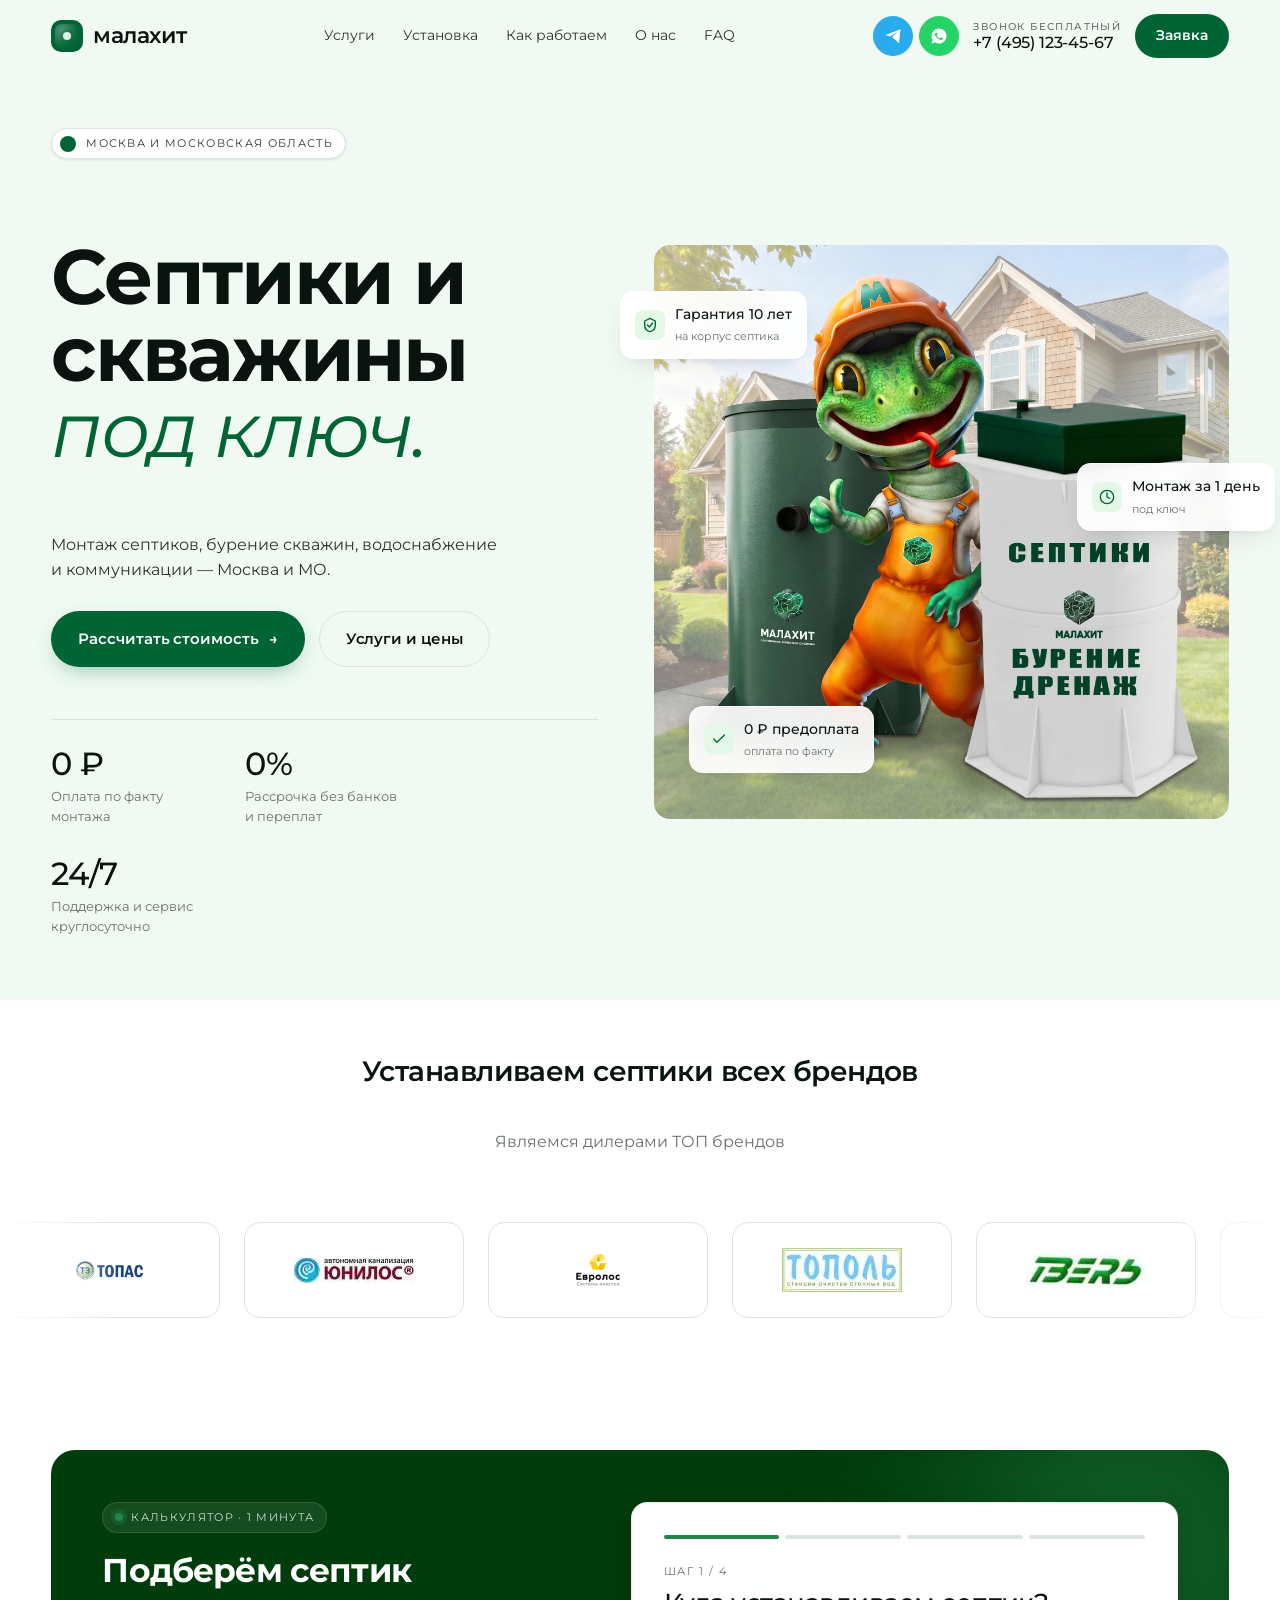
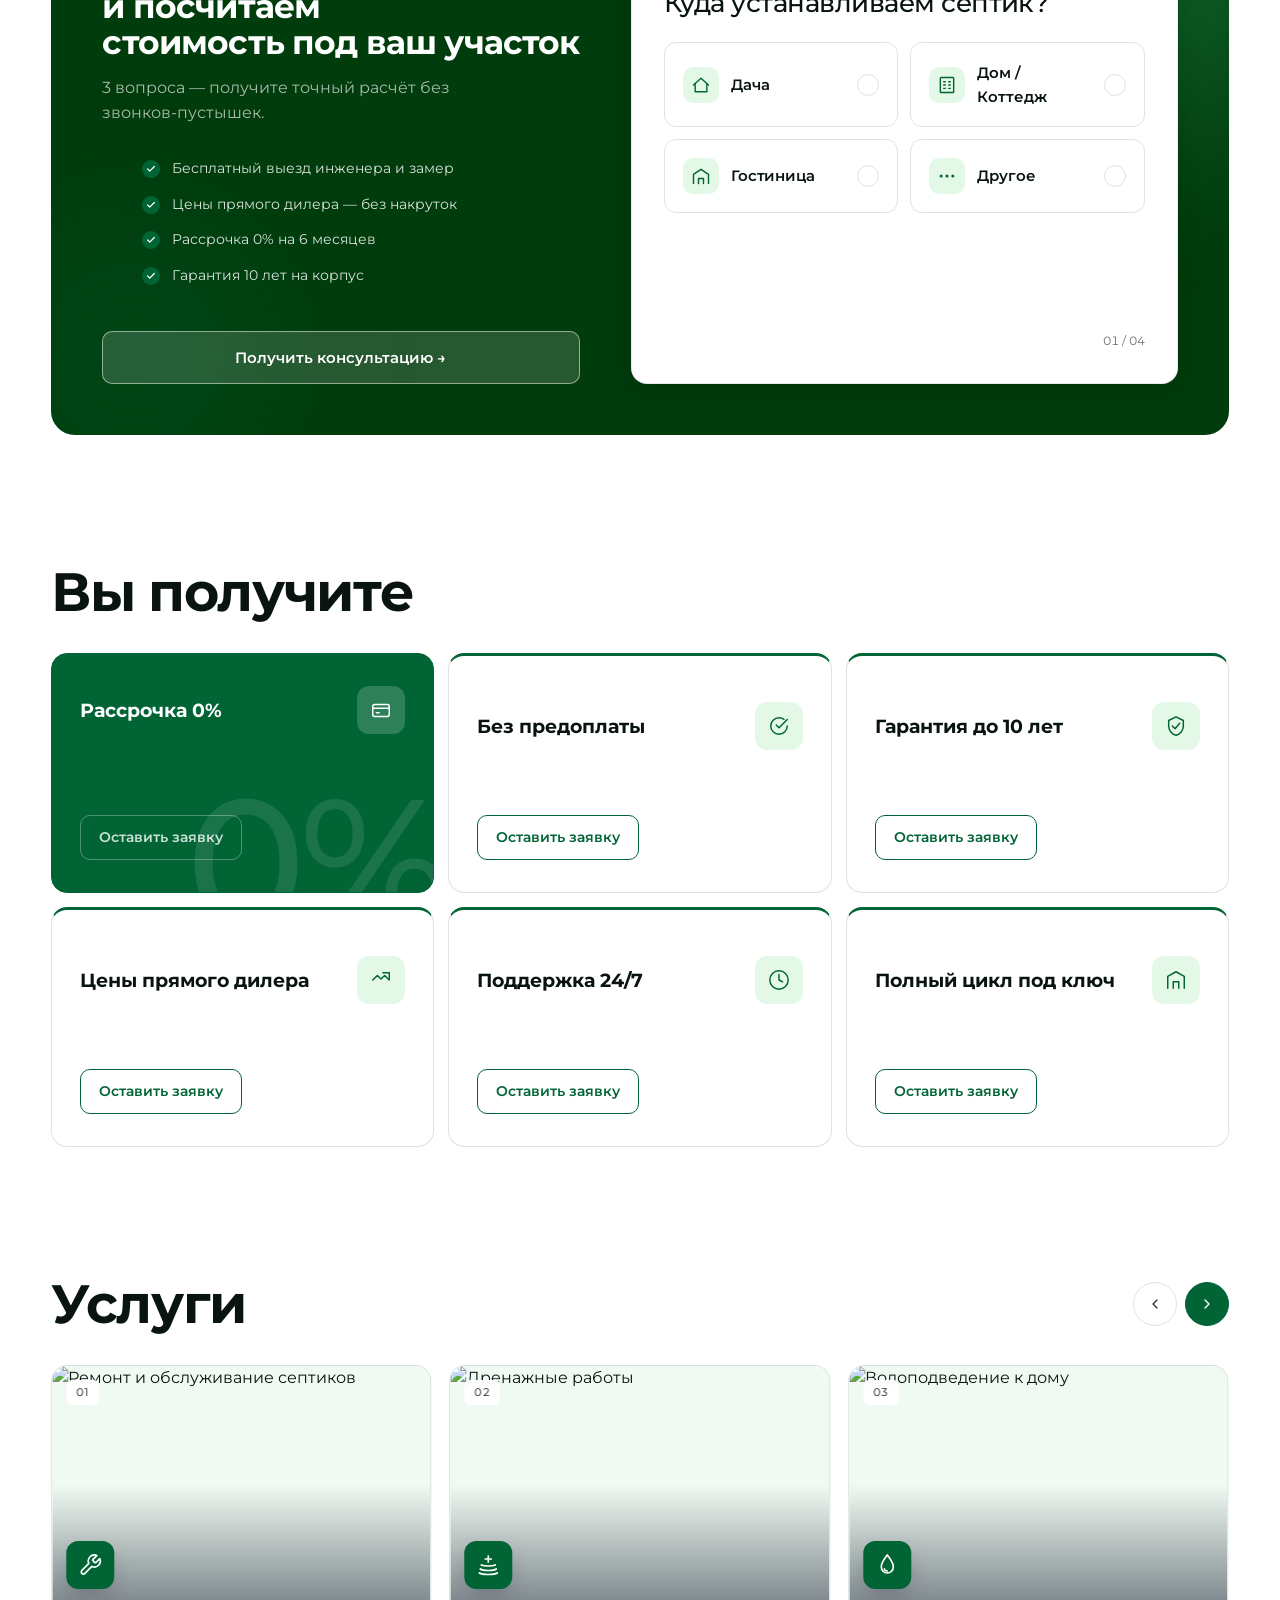
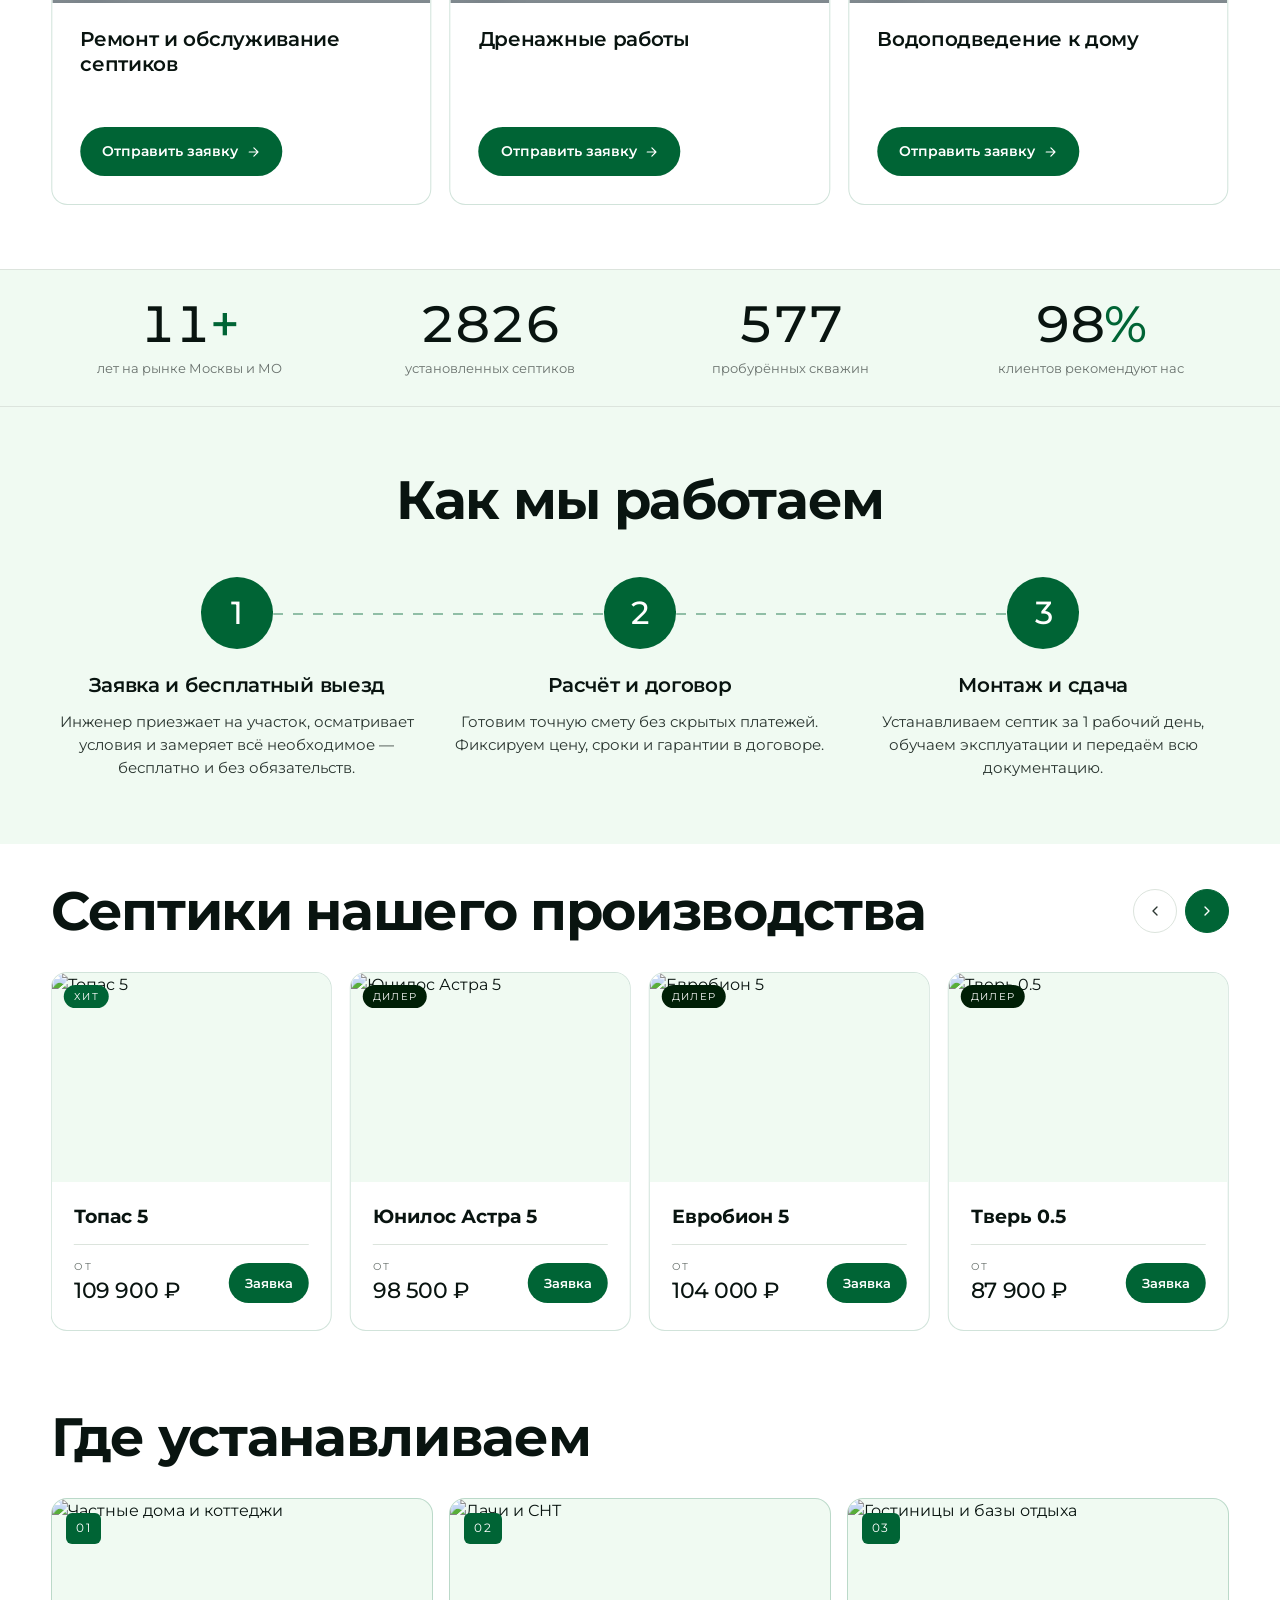
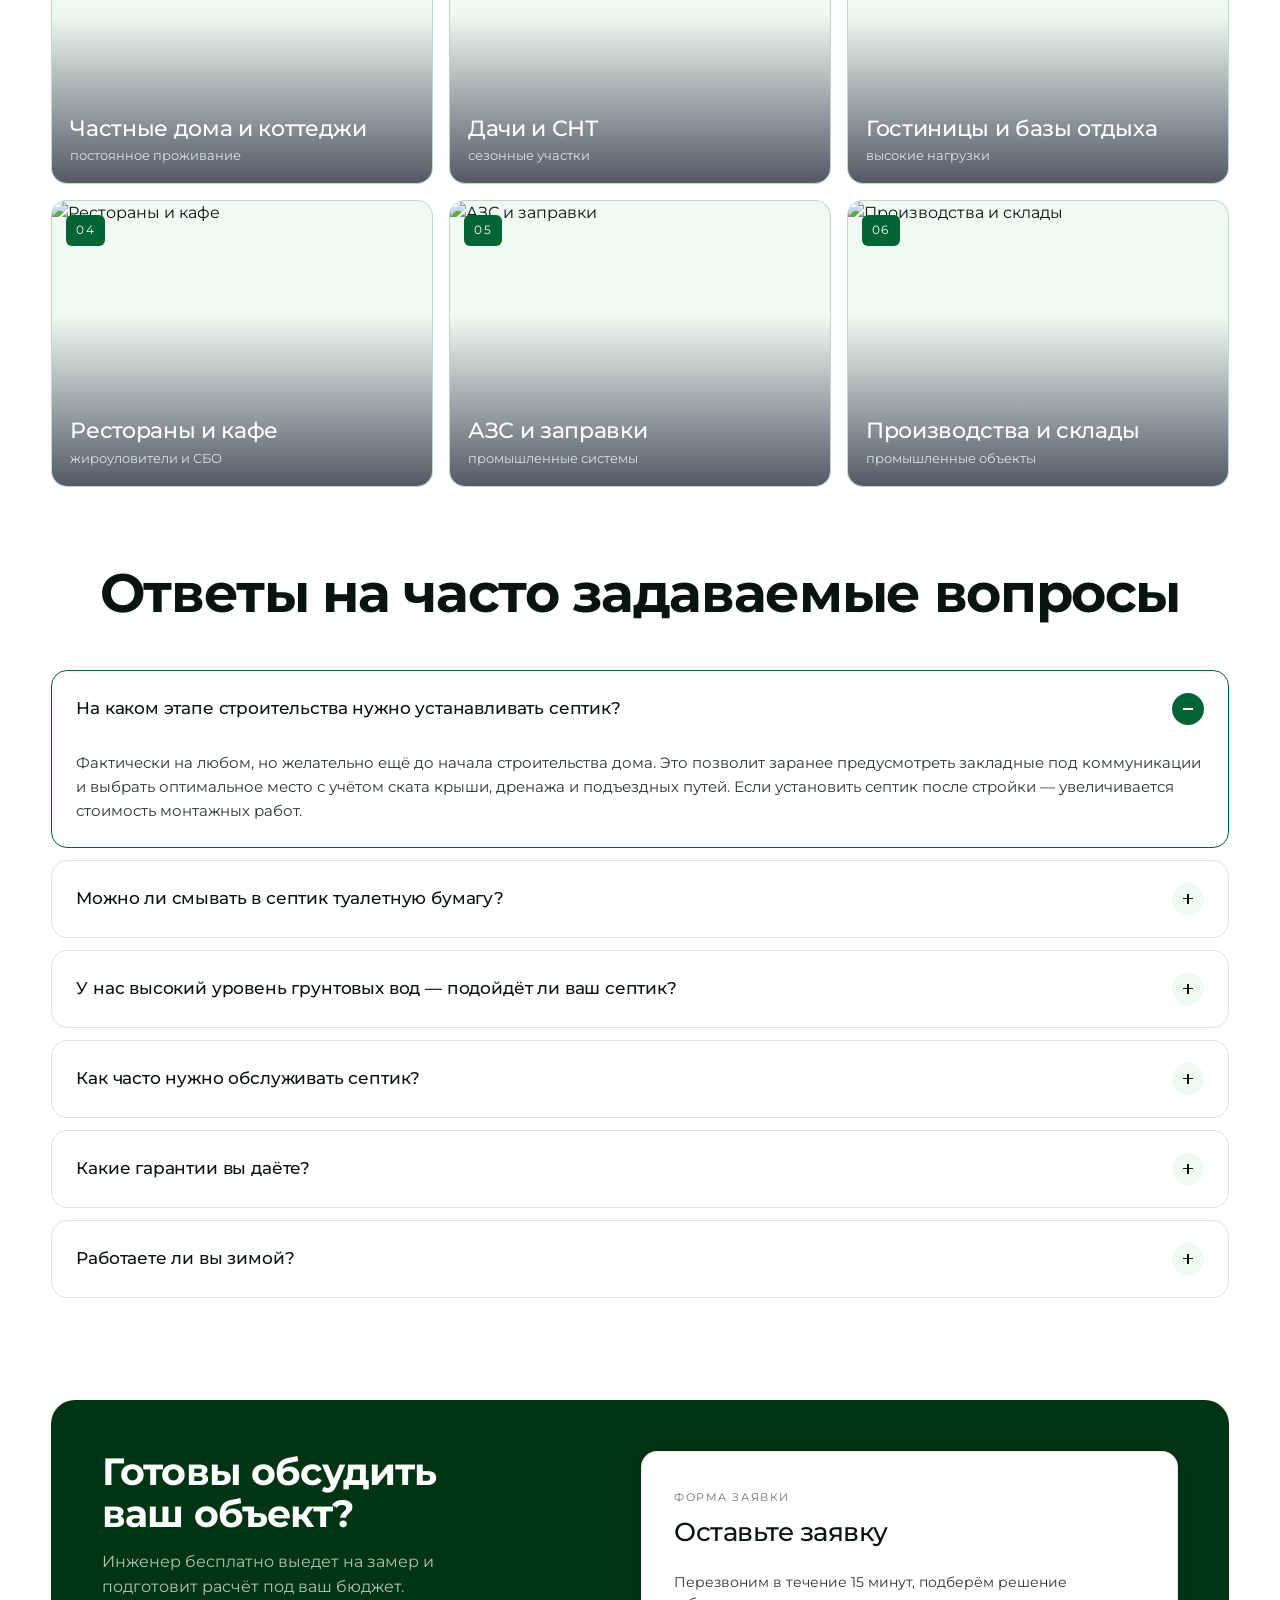
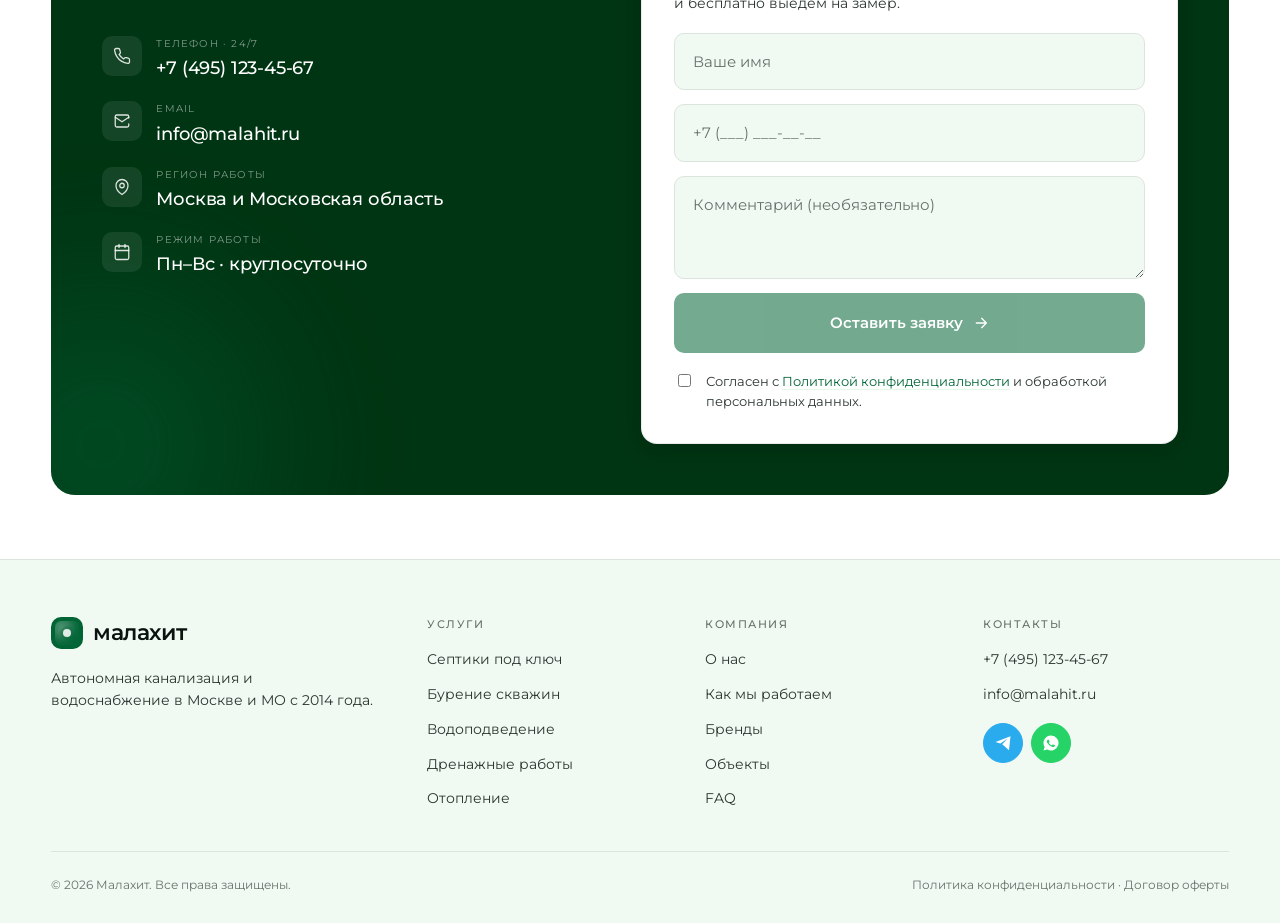
==== commit cd234ee9: "Add files via upload" ====
--- a/index.html
+++ b/index.html
@@ -1,4 +1,4 @@
-<!DOCTYPE html>
+﻿<!DOCTYPE html>
 <html lang="ru">
 <head>
   <meta charset="utf-8" />
@@ -90,334 +90,10 @@
     <!-- Hero Visual -->
     <div class="hero-visual showcase" id="heroVisual" aria-hidden="true">
       <div class="hero-visual-clip">
-        <div class="scene-bg"></div>
-        <div class="scene-spot"></div>
-
-        <!-- Atmosphere SVG (bokeh, not rotating) -->
-        <svg class="scene-atmosphere" viewBox="0 0 500 525" preserveAspectRatio="xMidYMid meet">
-          <defs>
-            <radialGradient id="halo2" cx="0.5" cy="0.45" r="0.55">
-              <stop offset="0%" stop-color="oklch(0.74 0.18 145)" stop-opacity=".32"/>
-              <stop offset="55%" stop-color="oklch(0.50 0.13 152)" stop-opacity=".14"/>
-              <stop offset="100%" stop-color="rgba(0,0,0,0)"/>
-            </radialGradient>
-            <radialGradient id="floor2" cx="0.5" cy="0.5">
-              <stop offset="0%" stop-color="rgba(0,0,0,.55)"/>
-              <stop offset="80%" stop-color="rgba(0,0,0,0)"/>
-            </radialGradient>
-            <linearGradient id="beam2" x1="0" x2="0" y1="0" y2="1">
-              <stop offset="0%" stop-color="rgba(255,255,255,.16)"/>
-              <stop offset="100%" stop-color="rgba(255,255,255,0)"/>
-            </linearGradient>
-          </defs>
-          <ellipse cx="250" cy="260" rx="240" ry="220" fill="url(#halo2)"/>
-          <path d="M 200 -10 L 300 -10 L 380 470 L 120 470 Z" fill="url(#beam2)" opacity=".3"/>
-          <!-- bokeh particles -->
-          <circle cx="45" cy="80" r="2.1" fill="oklch(0.86 0.14 145)" opacity="0.48"><animate attributeName="cy" values="80;0;80" dur="9.3s" begin="-3.2s" repeatCount="indefinite"/><animate attributeName="opacity" values="0;0.48;0" dur="9.3s" begin="-3.2s" repeatCount="indefinite"/></circle>
-          <circle cx="120" cy="150" r="1.5" fill="oklch(0.86 0.14 145)" opacity="0.61"><animate attributeName="cy" values="150;70;150" dur="7.8s" begin="-6.1s" repeatCount="indefinite"/><animate attributeName="opacity" values="0;0.61;0" dur="7.8s" begin="-6.1s" repeatCount="indefinite"/></circle>
-          <circle cx="200" cy="90" r="3.2" fill="oklch(0.86 0.14 145)" opacity="0.35"><animate attributeName="cy" values="90;10;90" dur="12.4s" begin="-1.5s" repeatCount="indefinite"/><animate attributeName="opacity" values="0;0.35;0" dur="12.4s" begin="-1.5s" repeatCount="indefinite"/></circle>
-          <circle cx="310" cy="200" r="1.8" fill="oklch(0.86 0.14 145)" opacity="0.52"><animate attributeName="cy" values="200;120;200" dur="6.5s" begin="-7.8s" repeatCount="indefinite"/><animate attributeName="opacity" values="0;0.52;0" dur="6.5s" begin="-7.8s" repeatCount="indefinite"/></circle>
-          <circle cx="380" cy="120" r="2.7" fill="oklch(0.86 0.14 145)" opacity="0.42"><animate attributeName="cy" values="120;40;120" dur="10.1s" begin="-4.3s" repeatCount="indefinite"/><animate attributeName="opacity" values="0;0.42;0" dur="10.1s" begin="-4.3s" repeatCount="indefinite"/></circle>
-          <circle cx="430" cy="310" r="1.3" fill="oklch(0.86 0.14 145)" opacity="0.68"><animate attributeName="cy" values="310;230;310" dur="8.9s" begin="-2.7s" repeatCount="indefinite"/><animate attributeName="opacity" values="0;0.68;0" dur="8.9s" begin="-2.7s" repeatCount="indefinite"/></circle>
-          <circle cx="75" cy="380" r="3.8" fill="oklch(0.86 0.14 145)" opacity="0.31"><animate attributeName="cy" values="380;300;380" dur="11.6s" begin="-5.9s" repeatCount="indefinite"/><animate attributeName="opacity" values="0;0.31;0" dur="11.6s" begin="-5.9s" repeatCount="indefinite"/></circle>
-          <circle cx="160" cy="440" r="2.4" fill="oklch(0.86 0.14 145)" opacity="0.57"><animate attributeName="cy" values="440;360;440" dur="7.2s" begin="-0.8s" repeatCount="indefinite"/><animate attributeName="opacity" values="0;0.57;0" dur="7.2s" begin="-0.8s" repeatCount="indefinite"/></circle>
-          <circle cx="250" cy="350" r="1.7" fill="oklch(0.86 0.14 145)" opacity="0.44"><animate attributeName="cy" values="350;270;350" dur="13s" begin="-6.5s" repeatCount="indefinite"/><animate attributeName="opacity" values="0;0.44;0" dur="13s" begin="-6.5s" repeatCount="indefinite"/></circle>
-          <circle cx="340" cy="400" r="3.1" fill="oklch(0.86 0.14 145)" opacity="0.39"><animate attributeName="cy" values="400;320;400" dur="9.7s" begin="-3.8s" repeatCount="indefinite"/><animate attributeName="opacity" values="0;0.39;0" dur="9.7s" begin="-3.8s" repeatCount="indefinite"/></circle>
-          <circle cx="460" cy="200" r="2.0" fill="oklch(0.86 0.14 145)" opacity="0.63"><animate attributeName="cy" values="200;120;200" dur="12.8s" begin="-7.2s" repeatCount="indefinite"/><animate attributeName="opacity" values="0;0.63;0" dur="12.8s" begin="-7.2s" repeatCount="indefinite"/></circle>
-          <circle cx="95" cy="250" r="1.4" fill="oklch(0.86 0.14 145)" opacity="0.55"><animate attributeName="cy" values="250;170;250" dur="6.3s" begin="-4.6s" repeatCount="indefinite"/><animate attributeName="opacity" values="0;0.55;0" dur="6.3s" begin="-4.6s" repeatCount="indefinite"/></circle>
-          <circle cx="280" cy="160" r="2.9" fill="oklch(0.86 0.14 145)" opacity="0.47"><animate attributeName="cy" values="160;80;160" dur="10.5s" begin="-1.9s" repeatCount="indefinite"/><animate attributeName="opacity" values="0;0.47;0" dur="10.5s" begin="-1.9s" repeatCount="indefinite"/></circle>
-          <circle cx="400" cy="460" r="1.1" fill="oklch(0.86 0.14 145)" opacity="0.36"><animate attributeName="cy" values="460;380;460" dur="8.4s" begin="-5.1s" repeatCount="indefinite"/><animate attributeName="opacity" values="0;0.36;0" dur="8.4s" begin="-5.1s" repeatCount="indefinite"/></circle>
-          <!-- floor shadow -->
-          <ellipse cx="250" cy="478" rx="180" ry="24" fill="url(#floor2)"/>
-        </svg>
-
-        <!-- 3D stage with front and back faces -->
-        <div class="hero-stage" id="heroStage">
-          <!-- FRONT FACE -->
-          <div class="tank-face tank-front">
-            <svg viewBox="0 0 500 525" preserveAspectRatio="xMidYMid meet">
-              <defs>
-                <linearGradient id="bodyH" x1="0" x2="1" y1="0" y2="0">
-                  <stop offset="0%" stop-color="oklch(0.58 0.008 220)"/>
-                  <stop offset="18%" stop-color="oklch(0.82 0.005 220)"/>
-                  <stop offset="38%" stop-color="oklch(0.96 0.003 215)"/>
-                  <stop offset="55%" stop-color="oklch(0.99 0.002 215)"/>
-                  <stop offset="78%" stop-color="oklch(0.86 0.005 220)"/>
-                  <stop offset="100%" stop-color="oklch(0.5 0.012 225)"/>
-                </linearGradient>
-                <linearGradient id="bodyV" x1="0" x2="0" y1="0" y2="1">
-                  <stop offset="0%" stop-color="rgba(255,255,255,.18)"/>
-                  <stop offset="25%" stop-color="rgba(255,255,255,0)"/>
-                  <stop offset="85%" stop-color="rgba(0,0,0,0)"/>
-                  <stop offset="100%" stop-color="rgba(0,0,0,.18)"/>
-                </linearGradient>
-                <linearGradient id="wingsH" x1="0" x2="1" y1="0" y2="0">
-                  <stop offset="0%" stop-color="oklch(0.5 0.008 220)"/>
-                  <stop offset="50%" stop-color="oklch(0.86 0.005 220)"/>
-                  <stop offset="100%" stop-color="oklch(0.48 0.01 225)"/>
-                </linearGradient>
-                <linearGradient id="compBodyF" x1="0" x2="0" y1="0" y2="1">
-                  <stop offset="0%" stop-color="oklch(0.5 0.13 145)"/>
-                  <stop offset="60%" stop-color="oklch(0.42 0.13 145)"/>
-                  <stop offset="100%" stop-color="oklch(0.3 0.1 145)"/>
-                </linearGradient>
-                <radialGradient id="logoHex" cx="0.4" cy="0.3">
-                  <stop offset="0%" stop-color="oklch(0.55 0.14 145)"/>
-                  <stop offset="100%" stop-color="oklch(0.32 0.1 145)"/>
-                </radialGradient>
-                <linearGradient id="cavity" x1="0" x2="0" y1="0" y2="1">
-                  <stop offset="0%" stop-color="oklch(0.14 0.025 230)"/>
-                  <stop offset="100%" stop-color="oklch(0.08 0.018 240)"/>
-                </linearGradient>
-                <linearGradient id="dirtyW" x1="0" x2="0" y1="0" y2="1">
-                  <stop offset="0%" stop-color="oklch(0.55 0.14 215)" stop-opacity=".95"/>
-                  <stop offset="60%" stop-color="oklch(0.4 0.13 220)"/>
-                  <stop offset="100%" stop-color="oklch(0.25 0.1 225)"/>
-                </linearGradient>
-                <linearGradient id="cleanW" x1="0" x2="0" y1="0" y2="1">
-                  <stop offset="0%" stop-color="oklch(0.85 0.09 200)" stop-opacity=".95"/>
-                  <stop offset="60%" stop-color="oklch(0.65 0.12 210)"/>
-                  <stop offset="100%" stop-color="oklch(0.45 0.13 215)"/>
-                </linearGradient>
-                <linearGradient id="divider" x1="0" x2="1">
-                  <stop offset="0%" stop-color="oklch(0.4 0.022 220)"/>
-                  <stop offset="50%" stop-color="oklch(0.88 0.015 215)"/>
-                  <stop offset="100%" stop-color="oklch(0.38 0.022 225)"/>
-                </linearGradient>
-                <linearGradient id="pipeH" x1="0" x2="0" y1="0" y2="1">
-                  <stop offset="0%" stop-color="oklch(0.18 0.02 230)"/>
-                  <stop offset="50%" stop-color="oklch(0.3 0.02 225)"/>
-                  <stop offset="100%" stop-color="oklch(0.12 0.02 235)"/>
-                </linearGradient>
-                <clipPath id="csClip"><rect x="130" y="304" width="240" height="70" rx="2"/></clipPath>
-                <clipPath id="csLeftClip"><rect x="130" y="304" width="118" height="70"/></clipPath>
-                <clipPath id="csRightClip"><rect x="252" y="304" width="118" height="70"/></clipPath>
-                <clipPath id="bodyClip"><path d="M 90 178 L 410 178 A 10 10 0 0 1 420 188 L 420 386 L 480 452 L 20 452 L 80 386 L 80 188 A 10 10 0 0 1 90 178 Z"/></clipPath>
-              </defs>
-
-              <!-- Main tank body -->
-              <path d="M 90 178 L 410 178 A 10 10 0 0 1 420 188 L 420 386 L 480 452 L 20 452 L 80 386 L 80 188 A 10 10 0 0 1 90 178 Z" fill="url(#bodyH)"/>
-              <path d="M 80 386 L 480 452 L 20 452 L 80 386 L 92 386 L 92 410 L 70 432 L 410 432 L 408 410 L 408 386 Z" fill="url(#wingsH)" opacity=".5" clip-rule="evenodd" fill-rule="evenodd"/>
-              <path d="M 90 178 L 410 178 A 10 10 0 0 1 420 188 L 420 386 L 480 452 L 20 452 L 80 386 L 80 188 A 10 10 0 0 1 90 178 Z" fill="url(#bodyV)"/>
-              <g clip-path="url(#bodyClip)" opacity=".25">
-                <line x1="160" y1="190" x2="160" y2="380" stroke="oklch(0.55 0.008 220)" stroke-width=".5"/>
-                <line x1="340" y1="190" x2="340" y2="380" stroke="oklch(0.55 0.008 220)" stroke-width=".5"/>
-              </g>
-              <line x1="80" y1="386" x2="20" y2="452" stroke="rgba(0,0,0,.3)" stroke-width=".8"/>
-              <line x1="420" y1="386" x2="480" y2="452" stroke="rgba(0,0,0,.3)" stroke-width=".8"/>
-              <line x1="80" y1="386" x2="420" y2="386" stroke="rgba(0,0,0,.18)" stroke-width=".6"/>
-              <path d="M 90 180 L 410 180" stroke="rgba(255,255,255,.6)" stroke-width="1"/>
-              <path d="M 90 178 L 410 178 A 10 10 0 0 1 420 188 L 420 386 L 480 452 L 20 452 L 80 386 L 80 188 A 10 10 0 0 1 90 178 Z" fill="none" stroke="oklch(0.4 0.015 225)" stroke-width="1"/>
-              <rect x="270" y="190" width="40" height="180" fill="rgba(255,255,255,.4)" opacity=".5" rx="20" transform="skewX(-5) translate(15 0)"/>
-
-              <!-- Inlet pipe top-left -->
-              <ellipse cx="50" cy="218" rx="22" ry="9" fill="url(#pipeH)" stroke="rgba(0,0,0,.3)" stroke-width=".5"/>
-              <ellipse cx="50" cy="218" rx="14" ry="5.5" fill="oklch(0.1 0.02 230)"/>
-              <ellipse cx="48" cy="217" rx="13" ry="4.5" fill="oklch(0.18 0.02 230)"/>
-              <rect x="65" y="212" width="20" height="12" rx="1" fill="oklch(0.55 0.012 225)"/>
-              <line x1="65" y1="212" x2="65" y2="224" stroke="rgba(0,0,0,.4)" stroke-width=".5"/>
-              <ellipse cx="78" cy="220" rx="8" ry="3" fill="rgba(0,0,0,.18)"/>
-
-              <!-- Compressor (front) -->
-              <ellipse cx="250" cy="178" rx="92" ry="6" fill="rgba(0,0,0,.25)"/>
-              <path d="M 160 174 L 340 174 L 336 178 L 164 178 Z" fill="oklch(0.78 0.05 145)"/>
-              <path d="M 160 174 L 340 174 L 336 178 L 164 178 Z" fill="rgba(0,0,0,.15)" opacity=".4"/>
-              <rect x="172" y="118" width="156" height="58" rx="2" fill="url(#compBodyF)"/>
-              <rect x="172" y="118" width="156" height="3" fill="rgba(255,255,255,.25)"/>
-              <rect x="172" y="173" width="156" height="3" fill="rgba(0,0,0,.3)"/>
-              <line x1="172" y1="118" x2="172" y2="176" stroke="rgba(0,0,0,.35)" stroke-width=".7"/>
-              <line x1="328" y1="118" x2="328" y2="176" stroke="rgba(0,0,0,.35)" stroke-width=".7"/>
-              <rect x="180" y="118" width="140" height="22" fill="oklch(0.58 0.13 145)"/>
-              <rect x="180" y="118" width="140" height="2" fill="rgba(255,255,255,.4)"/>
-              <line x1="180" y1="140" x2="320" y2="140" stroke="rgba(0,0,0,.35)" stroke-width=".8"/>
-              <!-- front-only details -->
-              <rect x="184" y="105" width="14" height="14" rx="1.5" fill="oklch(0.5 0.13 145)" stroke="rgba(0,0,0,.4)" stroke-width=".5"/>
-              <circle cx="191" cy="112" r="3.5" fill="oklch(0.9 0.02 145)"/>
-              <circle cx="191" cy="112" r="1.4" fill="oklch(0.35 0.05 145)"/>
-              <rect x="245" y="148" width="32" height="12" rx="1" fill="oklch(0.96 0.005 145)" stroke="rgba(0,0,0,.15)" stroke-width=".3"/>
-              <line x1="248" y1="153" x2="274" y2="153" stroke="oklch(0.55 0.13 145)" stroke-width=".6"/>
-              <line x1="248" y1="156" x2="269" y2="156" stroke="oklch(0.5 0.02 145)" stroke-width=".4"/>
-              <circle cx="316" cy="166" r="1.2" fill="oklch(0.3 0.04 145)"/>
-              <circle cx="316" cy="170" r="1.2" fill="oklch(0.3 0.04 145)"/>
-              <!-- corner bolts -->
-              <circle cx="184" cy="123" r="1.2" fill="oklch(0.32 0.05 145)"/>
-              <circle cx="316" cy="123" r="1.2" fill="oklch(0.32 0.05 145)"/>
-              <circle cx="184" cy="135" r="1.2" fill="oklch(0.32 0.05 145)"/>
-              <circle cx="316" cy="135" r="1.2" fill="oklch(0.32 0.05 145)"/>
-
-              <!-- Logo -->
-              <polygon points="274.2,262 250,276 225.8,262 225.8,234 250,220 274.2,234" fill="url(#logoHex)" stroke="oklch(0.32 0.1 145)" stroke-width="1.2"/>
-              <g transform="translate(250 248)">
-                <path d="M 0 -14 L 12 -8 L 0 -2 L -12 -8 Z" fill="oklch(0.42 0.13 145)" stroke="oklch(0.25 0.08 145)" stroke-width=".5"/>
-                <path d="M 0 -2 L 12 -8 L 12 6 L 0 12 Z" fill="oklch(0.32 0.12 145)" stroke="oklch(0.2 0.08 145)" stroke-width=".5"/>
-                <path d="M 0 -2 L -12 -8 L -12 6 L 0 12 Z" fill="oklch(0.38 0.13 145)" stroke="oklch(0.22 0.08 145)" stroke-width=".5"/>
-                <path d="M -8 -6 Q -4 -10 0 -8 Q 4 -10 8 -6" fill="none" stroke="oklch(0.65 0.14 145)" stroke-width=".8" stroke-linecap="round"/>
-                <path d="M -6 0 Q -2 -4 2 -2 Q 6 0 8 -2" fill="none" stroke="oklch(0.7 0.14 145)" stroke-width=".8" stroke-linecap="round"/>
-                <path d="M -8 4 Q -4 0 0 4 Q 4 6 8 2" fill="none" stroke="oklch(0.6 0.14 145)" stroke-width=".8" stroke-linecap="round"/>
-              </g>
-              <text x="250" y="298" text-anchor="middle" font-family="Bricolage Grotesque, sans-serif" font-size="13" font-weight="600" fill="oklch(0.25 0.05 145)" letter-spacing="2.2">МАЛАХИТ</text>
-              <text x="250" y="310" text-anchor="middle" font-family="Manrope, sans-serif" font-size="5.5" fill="oklch(0.5 0.04 145)" letter-spacing="0.5">автономная очистная система</text>
-
-              <!-- Cross-section window -->
-              <rect x="127" y="301" width="246" height="76" rx="3" fill="oklch(0.6 0.012 220)"/>
-              <rect x="128.5" y="302.5" width="243" height="73" rx="2.5" fill="oklch(0.42 0.018 220)"/>
-              <rect x="130" y="304" width="240" height="70" rx="2" fill="url(#cavity)"/>
-              <g clip-path="url(#csClip)">
-                <path d="M 130 304 L 136 310 L 136 368 L 130 374 Z" fill="rgba(0,0,0,.4)"/>
-                <path d="M 370 304 L 364 310 L 364 368 L 370 374 Z" fill="rgba(0,0,0,.4)"/>
-                <path d="M 130 304 L 136 310 L 364 310 L 370 304 Z" fill="rgba(0,0,0,.25)"/>
-                <path d="M 130 374 L 136 368 L 364 368 L 370 374 Z" fill="rgba(255,255,255,.04)"/>
-                <rect x="248" y="310" width="4" height="58" fill="url(#divider)"/>
-                <rect x="248" y="310" width="1" height="58" fill="rgba(0,0,0,.45)"/>
-                <!-- Left chamber: dirty water -->
-                <g clip-path="url(#csLeftClip)">
-                  <rect x="136" y="334" width="112" height="40" fill="url(#dirtyW)"/>
-                  <path d="M 136 336 Q 160 332 180 336 T 244 336 L 248 336 L 248 342 L 136 342 Z" fill="oklch(0.5 0.14 215)">
-                    <animate attributeName="d" values="M 136 336 Q 160 332 180 336 T 244 336 L 248 336 L 248 342 L 136 342 Z;M 136 336 Q 160 340 180 336 T 244 336 L 248 336 L 248 342 L 136 342 Z;M 136 336 Q 160 332 180 336 T 244 336 L 248 336 L 248 342 L 136 342 Z" dur="3.6s" repeatCount="indefinite"/>
-                  </path>
-                  <!-- impurities -->
-                  <circle cx="150" cy="360" r="1.4" fill="oklch(0.4 0.06 30)" opacity=".78"><animate attributeName="cy" values="360;330" dur="4s" begin="0s" repeatCount="indefinite"/><animate attributeName="cx" values="150;144;150" dur="4s" begin="0s" repeatCount="indefinite"/><animate attributeName="opacity" values=".78;.78;0;.78" keyTimes="0;.5;.7;1" dur="4s" begin="0s" repeatCount="indefinite"/></circle>
-                  <circle cx="175" cy="348" r="1.9" fill="oklch(0.55 0.13 50)" opacity=".78"><animate attributeName="cy" values="348;318" dur="5s" begin="1.4s" repeatCount="indefinite"/><animate attributeName="cx" values="175;181;175" dur="5s" begin="1.4s" repeatCount="indefinite"/><animate attributeName="opacity" values=".78;.78;0;.78" keyTimes="0;.5;.7;1" dur="5s" begin="1.4s" repeatCount="indefinite"/></circle>
-                  <circle cx="200" cy="360" r="2.4" fill="oklch(0.4 0.06 30)" opacity=".78"><animate attributeName="cy" values="360;330" dur="6s" begin="2.6s" repeatCount="indefinite"/><animate attributeName="cx" values="200;194;200" dur="6s" begin="2.6s" repeatCount="indefinite"/><animate attributeName="opacity" values=".78;.78;0;.78" keyTimes="0;.5;.7;1" dur="6s" begin="2.6s" repeatCount="indefinite"/></circle>
-                  <circle cx="165" cy="340" r="1.4" fill="oklch(0.55 0.13 50)" opacity=".78"><animate attributeName="cy" values="340;310" dur="4s" begin="0.7s" repeatCount="indefinite"/><animate attributeName="cx" values="165;159;165" dur="4s" begin="0.7s" repeatCount="indefinite"/><animate attributeName="opacity" values=".78;.78;0;.78" keyTimes="0;.5;.7;1" dur="4s" begin="0.7s" repeatCount="indefinite"/></circle>
-                  <circle cx="220" cy="332" r="1.9" fill="oklch(0.4 0.06 30)" opacity=".78"><animate attributeName="cy" values="332;302" dur="5s" begin="2s" repeatCount="indefinite"/><animate attributeName="cx" values="220;226;220" dur="5s" begin="2s" repeatCount="indefinite"/><animate attributeName="opacity" values=".78;.78;0;.78" keyTimes="0;.5;.7;1" dur="5s" begin="2s" repeatCount="indefinite"/></circle>
-                  <!-- bubble stream -->
-                  <circle cx="150" cy="370" r="1.4" fill="rgba(255,255,255,.92)"><animate attributeName="cy" values="370;338" dur="2.4s" begin="0s" repeatCount="indefinite"/><animate attributeName="opacity" values="0;.95;0" dur="2.4s" begin="0s" repeatCount="indefinite"/></circle>
-                  <circle cx="165" cy="370" r="1.9" fill="rgba(255,255,255,.92)"><animate attributeName="cy" values="370;338" dur="2.8s" begin="0.7s" repeatCount="indefinite"/><animate attributeName="opacity" values="0;.95;0" dur="2.8s" begin="0.7s" repeatCount="indefinite"/></circle>
-                  <circle cx="180" cy="370" r="2.4" fill="rgba(255,255,255,.92)"><animate attributeName="cy" values="370;338" dur="3.2s" begin="1.4s" repeatCount="indefinite"/><animate attributeName="opacity" values="0;.95;0" dur="3.2s" begin="1.4s" repeatCount="indefinite"/></circle>
-                  <circle cx="200" cy="370" r="1.4" fill="rgba(255,255,255,.92)"><animate attributeName="cy" values="370;338" dur="3.6s" begin="0.3s" repeatCount="indefinite"/><animate attributeName="opacity" values="0;.95;0" dur="3.6s" begin="0.3s" repeatCount="indefinite"/></circle>
-                  <circle cx="218" cy="370" r="1.9" fill="rgba(255,255,255,.92)"><animate attributeName="cy" values="370;338" dur="2.4s" begin="1.1s" repeatCount="indefinite"/><animate attributeName="opacity" values="0;.95;0" dur="2.4s" begin="1.1s" repeatCount="indefinite"/></circle>
-                  <!-- aerator -->
-                  <rect x="180" y="362" width="3" height="10" fill="oklch(0.35 0.025 225)" opacity=".7"/>
-                  <!-- incoming drip -->
-                  <circle r="1.8" fill="oklch(0.5 0.09 60)" opacity=".85"><animate attributeName="cy" values="310;342" dur="1.4s" repeatCount="indefinite"/><animate attributeName="cx" values="140;150" dur="1.4s" repeatCount="indefinite"/><animate attributeName="opacity" values="0;1;1;0" keyTimes="0;.1;.85;1" dur="1.4s" repeatCount="indefinite"/></circle>
-                </g>
-                <!-- Right chamber: clean water -->
-                <g clip-path="url(#csRightClip)">
-                  <rect x="252" y="346" width="112" height="28" fill="url(#cleanW)"/>
-                  <path d="M 252 348 Q 276 344 300 348 T 358 348 L 364 348 L 364 354 L 252 354 Z" fill="oklch(0.7 0.11 200)">
-                    <animate attributeName="d" values="M 252 348 Q 276 344 300 348 T 358 348 L 364 348 L 364 354 L 252 354 Z;M 252 348 Q 276 352 300 348 T 358 348 L 364 348 L 364 354 L 252 354 Z;M 252 348 Q 276 344 300 348 T 358 348 L 364 348 L 364 354 L 252 354 Z" dur="4s" repeatCount="indefinite"/>
-                  </path>
-                  <!-- ripples -->
-                  <ellipse cx="285" cy="351" rx="3" ry=".8" fill="none" stroke="rgba(255,255,255,.6)" stroke-width=".7"><animate attributeName="rx" values="0;14" dur="3.2s" begin="0s" repeatCount="indefinite"/><animate attributeName="opacity" values=".8;0" dur="3.2s" begin="0s" repeatCount="indefinite"/></ellipse>
-                  <ellipse cx="320" cy="351" rx="3" ry=".8" fill="none" stroke="rgba(255,255,255,.6)" stroke-width=".7"><animate attributeName="rx" values="0;14" dur="4s" begin="-1.5s" repeatCount="indefinite"/><animate attributeName="opacity" values=".8;0" dur="4s" begin="-1.5s" repeatCount="indefinite"/></ellipse>
-                  <ellipse cx="302" cy="351" rx="3" ry=".8" fill="none" stroke="rgba(255,255,255,.6)" stroke-width=".7"><animate attributeName="rx" values="0;14" dur="3.6s" begin="-2.8s" repeatCount="indefinite"/><animate attributeName="opacity" values=".8;0" dur="3.6s" begin="-2.8s" repeatCount="indefinite"/></ellipse>
-                  <!-- fine bubbles -->
-                  <circle cx="262" cy="370" r="1.2" fill="rgba(255,255,255,.88)"><animate attributeName="cy" values="370;350" dur="2.4s" begin="0.2s" repeatCount="indefinite"/><animate attributeName="opacity" values="0;.9;0" dur="2.4s" begin="0.2s" repeatCount="indefinite"/></circle>
-                  <circle cx="278" cy="370" r="1.6" fill="rgba(255,255,255,.88)"><animate attributeName="cy" values="370;350" dur="2.8s" begin="1.3s" repeatCount="indefinite"/><animate attributeName="opacity" values="0;.9;0" dur="2.8s" begin="1.3s" repeatCount="indefinite"/></circle>
-                  <circle cx="296" cy="370" r="2.0" fill="rgba(255,255,255,.88)"><animate attributeName="cy" values="370;350" dur="3.2s" begin="2s" repeatCount="indefinite"/><animate attributeName="opacity" values="0;.9;0" dur="3.2s" begin="2s" repeatCount="indefinite"/></circle>
-                  <circle cx="314" cy="370" r="1.2" fill="rgba(255,255,255,.88)"><animate attributeName="cy" values="370;350" dur="3.6s" begin="0.6s" repeatCount="indefinite"/><animate attributeName="opacity" values="0;.9;0" dur="3.6s" begin="0.6s" repeatCount="indefinite"/></circle>
-                  <circle cx="330" cy="370" r="1.6" fill="rgba(255,255,255,.88)"><animate attributeName="cy" values="370;350" dur="4s" begin="1.7s" repeatCount="indefinite"/><animate attributeName="opacity" values="0;.9;0" dur="4s" begin="1.7s" repeatCount="indefinite"/></circle>
-                  <rect x="304" y="362" width="3" height="10" fill="oklch(0.35 0.025 225)" opacity=".7"/>
-                  <!-- outlet flow -->
-                  <circle r="1.8" fill="oklch(0.82 0.13 210)" opacity=".9"><animate attributeName="cx" values="360;369" dur="1.6s" repeatCount="indefinite"/><animate attributeName="cy" values="354;354" dur="1.6s" repeatCount="indefinite"/><animate attributeName="opacity" values="0;1;0" dur="1.6s" repeatCount="indefinite"/></circle>
-                </g>
-                <!-- glass shine -->
-                <path d="M 134 308 Q 250 305 366 308 L 366 314 Q 250 312 134 314 Z" fill="rgba(255,255,255,.18)"/>
-              </g>
-              <!-- window rim -->
-              <rect x="130" y="304" width="240" height="70" rx="2" fill="none" stroke="rgba(255,255,255,.18)" stroke-width=".6"/>
-              <!-- cut indicators -->
-              <g opacity=".75">
-                <line x1="116" y1="318" x2="130" y2="318" stroke="oklch(0.65 0.02 220)" stroke-width=".8" stroke-dasharray="2 2"/>
-                <line x1="370" y1="318" x2="384" y2="318" stroke="oklch(0.65 0.02 220)" stroke-width=".8" stroke-dasharray="2 2"/>
-              </g>
-            </svg>
-          </div>
-
-          <!-- BACK FACE -->
-          <div class="tank-face tank-back">
-            <svg viewBox="0 0 500 525" preserveAspectRatio="xMidYMid meet">
-              <defs>
-                <linearGradient id="bodyHB" x1="0" x2="1" y1="0" y2="0">
-                  <stop offset="0%" stop-color="oklch(0.58 0.008 220)"/>
-                  <stop offset="18%" stop-color="oklch(0.82 0.005 220)"/>
-                  <stop offset="38%" stop-color="oklch(0.96 0.003 215)"/>
-                  <stop offset="55%" stop-color="oklch(0.99 0.002 215)"/>
-                  <stop offset="78%" stop-color="oklch(0.86 0.005 220)"/>
-                  <stop offset="100%" stop-color="oklch(0.5 0.012 225)"/>
-                </linearGradient>
-                <linearGradient id="bodyVB" x1="0" x2="0" y1="0" y2="1">
-                  <stop offset="0%" stop-color="rgba(255,255,255,.18)"/>
-                  <stop offset="25%" stop-color="rgba(255,255,255,0)"/>
-                  <stop offset="85%" stop-color="rgba(0,0,0,0)"/>
-                  <stop offset="100%" stop-color="rgba(0,0,0,.18)"/>
-                </linearGradient>
-                <linearGradient id="wingsHB" x1="0" x2="1" y1="0" y2="0">
-                  <stop offset="0%" stop-color="oklch(0.5 0.008 220)"/>
-                  <stop offset="50%" stop-color="oklch(0.86 0.005 220)"/>
-                  <stop offset="100%" stop-color="oklch(0.48 0.01 225)"/>
-                </linearGradient>
-                <linearGradient id="compBodyB" x1="0" x2="0" y1="0" y2="1">
-                  <stop offset="0%" stop-color="oklch(0.5 0.13 145)"/>
-                  <stop offset="60%" stop-color="oklch(0.42 0.13 145)"/>
-                  <stop offset="100%" stop-color="oklch(0.3 0.1 145)"/>
-                </linearGradient>
-                <radialGradient id="portInner" cx="0.4" cy="0.3">
-                  <stop offset="0%" stop-color="oklch(0.18 0.02 230)"/>
-                  <stop offset="100%" stop-color="oklch(0.05 0.02 240)"/>
-                </radialGradient>
-                <clipPath id="bodyClipB"><path d="M 90 178 L 410 178 A 10 10 0 0 1 420 188 L 420 386 L 480 452 L 20 452 L 80 386 L 80 188 A 10 10 0 0 1 90 178 Z"/></clipPath>
-              </defs>
-              <path d="M 90 178 L 410 178 A 10 10 0 0 1 420 188 L 420 386 L 480 452 L 20 452 L 80 386 L 80 188 A 10 10 0 0 1 90 178 Z" fill="url(#bodyHB)"/>
-              <path d="M 80 386 L 480 452 L 20 452 L 80 386 L 92 386 L 92 410 L 70 432 L 410 432 L 408 410 L 408 386 Z" fill="url(#wingsHB)" opacity=".5" clip-rule="evenodd" fill-rule="evenodd"/>
-              <path d="M 90 178 L 410 178 A 10 10 0 0 1 420 188 L 420 386 L 480 452 L 20 452 L 80 386 L 80 188 A 10 10 0 0 1 90 178 Z" fill="url(#bodyVB)"/>
-              <g clip-path="url(#bodyClipB)" opacity=".25">
-                <line x1="160" y1="190" x2="160" y2="380" stroke="oklch(0.55 0.008 220)" stroke-width=".5"/>
-                <line x1="340" y1="190" x2="340" y2="380" stroke="oklch(0.55 0.008 220)" stroke-width=".5"/>
-              </g>
-              <line x1="80" y1="386" x2="20" y2="452" stroke="rgba(0,0,0,.3)" stroke-width=".8"/>
-              <line x1="420" y1="386" x2="480" y2="452" stroke="rgba(0,0,0,.3)" stroke-width=".8"/>
-              <line x1="80" y1="386" x2="420" y2="386" stroke="rgba(0,0,0,.18)" stroke-width=".6"/>
-              <path d="M 90 180 L 410 180" stroke="rgba(255,255,255,.6)" stroke-width="1"/>
-              <path d="M 90 178 L 410 178 A 10 10 0 0 1 420 188 L 420 386 L 480 452 L 20 452 L 80 386 L 80 188 A 10 10 0 0 1 90 178 Z" fill="none" stroke="oklch(0.4 0.015 225)" stroke-width="1"/>
-              <rect x="270" y="190" width="40" height="180" fill="rgba(255,255,255,.4)" opacity=".5" rx="20" transform="skewX(-5) translate(15 0)"/>
-              <!-- back port -->
-              <ellipse cx="290" cy="226" rx="13" ry="13" fill="url(#portInner)"/>
-              <ellipse cx="290" cy="226" rx="13" ry="13" fill="none" stroke="oklch(0.45 0.015 225)" stroke-width="1.4"/>
-              <ellipse cx="287" cy="223" rx="6" ry="4" fill="rgba(255,255,255,.15)"/>
-              <!-- back label -->
-              <g opacity=".5">
-                <rect x="210" y="290" width="80" height="30" rx="3" fill="oklch(0.96 0.003 215)" stroke="rgba(0,0,0,.15)" stroke-width=".4"/>
-                <line x1="218" y1="298" x2="282" y2="298" stroke="oklch(0.4 0.02 220)" stroke-width=".5"/>
-                <line x1="218" y1="304" x2="270" y2="304" stroke="oklch(0.45 0.02 220)" stroke-width=".4"/>
-                <line x1="218" y1="310" x2="278" y2="310" stroke="oklch(0.45 0.02 220)" stroke-width=".4"/>
-                <line x1="218" y1="316" x2="250" y2="316" stroke="oklch(0.45 0.02 220)" stroke-width=".4"/>
-              </g>
-              <!-- Compressor back -->
-              <ellipse cx="250" cy="178" rx="92" ry="6" fill="rgba(0,0,0,.25)"/>
-              <path d="M 160 174 L 340 174 L 336 178 L 164 178 Z" fill="oklch(0.78 0.05 145)"/>
-              <path d="M 160 174 L 340 174 L 336 178 L 164 178 Z" fill="rgba(0,0,0,.15)" opacity=".4"/>
-              <rect x="172" y="118" width="156" height="58" rx="2" fill="url(#compBodyB)"/>
-              <rect x="172" y="118" width="156" height="3" fill="rgba(255,255,255,.25)"/>
-              <rect x="172" y="173" width="156" height="3" fill="rgba(0,0,0,.3)"/>
-              <line x1="172" y1="118" x2="172" y2="176" stroke="rgba(0,0,0,.35)" stroke-width=".7"/>
-              <line x1="328" y1="118" x2="328" y2="176" stroke="rgba(0,0,0,.35)" stroke-width=".7"/>
-              <rect x="180" y="118" width="140" height="22" fill="oklch(0.58 0.13 145)"/>
-              <rect x="180" y="118" width="140" height="2" fill="rgba(255,255,255,.4)"/>
-              <line x1="180" y1="140" x2="320" y2="140" stroke="rgba(0,0,0,.35)" stroke-width=".8"/>
-              <!-- back-only details -->
-              <rect x="180" y="105" width="22" height="14" rx="1.5" fill="oklch(0.45 0.13 145)" stroke="rgba(0,0,0,.4)" stroke-width=".5"/>
-              <circle cx="186" cy="112" r="2" fill="oklch(0.3 0.04 145)"/>
-              <circle cx="194" cy="112" r="2" fill="oklch(0.3 0.04 145)"/>
-              <rect x="260" y="100" width="34" height="6" rx="2" fill="oklch(0.42 0.13 145)" stroke="rgba(0,0,0,.4)" stroke-width=".4"/>
-              <rect x="264" y="106" width="4" height="14" fill="oklch(0.42 0.13 145)"/>
-              <rect x="286" y="106" width="4" height="14" fill="oklch(0.42 0.13 145)"/>
-              <circle cx="320" cy="130" r="3" fill="oklch(0.55 0.02 145)" stroke="rgba(0,0,0,.3)" stroke-width=".4"/>
-              <line x1="320" y1="127" x2="320" y2="133" stroke="rgba(0,0,0,.5)" stroke-width=".5"/>
-              <line x1="317" y1="130" x2="323" y2="130" stroke="rgba(0,0,0,.5)" stroke-width=".5"/>
-              <!-- bolts -->
-              <circle cx="184" cy="123" r="1.2" fill="oklch(0.32 0.05 145)"/>
-              <circle cx="316" cy="123" r="1.2" fill="oklch(0.32 0.05 145)"/>
-              <circle cx="184" cy="135" r="1.2" fill="oklch(0.32 0.05 145)"/>
-              <circle cx="316" cy="135" r="1.2" fill="oklch(0.32 0.05 145)"/>
-            </svg>
-          </div>
-        </div>
-
-      </div>
-
-      <!-- Float cards -->
+        <img src="img/hero-img.jpg" alt="Малахит — септики и скважины" class="hero-img" />
+      </div>
+
+            <!-- Float cards -->
       <div class="float-card fc-1">
         <div class="ico">
           <svg width="16" height="16" viewBox="0 0 24 24" fill="none" stroke="currentColor" stroke-width="2" stroke-linecap="round" stroke-linejoin="round"><path d="M12 2 4 6v6c0 5 3.5 9 8 10 4.5-1 8-5 8-10V6l-8-4Z"/><path d="m8 12 3 3 5-6"/></svg>
@@ -449,26 +125,46 @@
   </div>
 </section>
 
-<!-- ── Trust strip ── -->
-<section class="trust">
-  <div class="container">
-    <div class="trust-row reveal-stagger">
-      <div class="trust-item">
-        <div class="n"><span class="mono counter" data-to="11" data-suffix="+">0<span class="suffix" style="color:var(--primary)">+</span></span></div>
-        <div class="l">лет на рынке Москвы и МО</div>
-      </div>
-      <div class="trust-item">
-        <div class="n"><span class="mono counter" data-to="2840">0</span></div>
-        <div class="l">установленных септиков</div>
-      </div>
-      <div class="trust-item">
-        <div class="n"><span class="mono counter" data-to="580">0</span></div>
-        <div class="l">пробурённых скважин</div>
-      </div>
-      <div class="trust-item">
-        <div class="n"><span class="mono counter" data-to="98" data-suffix="%">0<span class="suffix" style="color:var(--primary)">%</span></span></div>
-        <div class="l">клиентов рекомендуют нас</div>
-      </div>
+<!-- ── Brand Marquee ── -->
+<section class="brand-marquee-sec">
+  <div class="container">
+    <div class="sec-head reveal" style="flex-direction:column;align-items:center;text-align:center;margin-bottom:40px">
+      <h2 class="h-2">Устанавливаем септики всех брендов</h2>
+      <p style="margin-top:10px;color:var(--muted);font-size:16px">Являемся дилерами ТОП брендов</p>
+    </div>
+  </div>
+  <div class="marquee-wrap">
+    <div class="marquee-track" aria-hidden="true">
+      <div class="brand-logo-pill"><img src="img/logo/topas.png" alt="Топас" loading="lazy" /></div>
+      <div class="brand-logo-pill"><img src="img/logo/unilos.jpg" alt="Юнилос" loading="lazy" /></div>
+      <div class="brand-logo-pill"><img src="img/logo/evrolos.png" alt="Евролос" loading="lazy" /></div>
+      <div class="brand-logo-pill"><img src="img/logo/topol.jpg" alt="Тополь" loading="lazy" /></div>
+      <div class="brand-logo-pill"><img src="img/logo/tver.jpeg" alt="Тверь" loading="lazy" /></div>
+      <div class="brand-logo-pill"><img src="img/logo/ecogrand.png" alt="Экогранд" loading="lazy" /></div>
+      <div class="brand-logo-pill"><img src="img/logo/grinlos.png" alt="Гринлос" loading="lazy" /></div>
+      <div class="brand-logo-pill"><img src="img/logo/akvalos.png" alt="Аквалос" loading="lazy" /></div>
+      <div class="brand-logo-pill"><img src="img/logo/alta.png" alt="Альта" loading="lazy" /></div>
+      <div class="brand-logo-pill"><img src="img/logo/dks.jpeg" alt="ДКС" loading="lazy" /></div>
+      <div class="brand-logo-pill"><img src="img/logo/volgar.png" alt="Волгарь" loading="lazy" /></div>
+      <div class="brand-logo-pill"><img src="img/logo/ergobox.png" alt="Ergobox" loading="lazy" /></div>
+      <div class="brand-logo-pill"><img src="img/logo/nep.webp" alt="НЕП" loading="lazy" /></div>
+      <div class="brand-logo-pill"><img src="img/logo/ital.png" alt="Ital" loading="lazy" /></div>
+      <div class="brand-logo-pill"><img src="img/logo/kolovesl.png" alt="Колесо" loading="lazy" /></div>
+      <div class="brand-logo-pill"><img src="img/logo/topas.png" alt="Топас" loading="lazy" /></div>
+      <div class="brand-logo-pill"><img src="img/logo/unilos.jpg" alt="Юнилос" loading="lazy" /></div>
+      <div class="brand-logo-pill"><img src="img/logo/evrolos.png" alt="Евролос" loading="lazy" /></div>
+      <div class="brand-logo-pill"><img src="img/logo/topol.jpg" alt="Тополь" loading="lazy" /></div>
+      <div class="brand-logo-pill"><img src="img/logo/tver.jpeg" alt="Тверь" loading="lazy" /></div>
+      <div class="brand-logo-pill"><img src="img/logo/ecogrand.png" alt="Экогранд" loading="lazy" /></div>
+      <div class="brand-logo-pill"><img src="img/logo/grinlos.png" alt="Гринлос" loading="lazy" /></div>
+      <div class="brand-logo-pill"><img src="img/logo/akvalos.png" alt="Аквалос" loading="lazy" /></div>
+      <div class="brand-logo-pill"><img src="img/logo/alta.png" alt="Альта" loading="lazy" /></div>
+      <div class="brand-logo-pill"><img src="img/logo/dks.jpeg" alt="ДКС" loading="lazy" /></div>
+      <div class="brand-logo-pill"><img src="img/logo/volgar.png" alt="Волгарь" loading="lazy" /></div>
+      <div class="brand-logo-pill"><img src="img/logo/ergobox.png" alt="Ergobox" loading="lazy" /></div>
+      <div class="brand-logo-pill"><img src="img/logo/nep.webp" alt="НЕП" loading="lazy" /></div>
+      <div class="brand-logo-pill"><img src="img/logo/ital.png" alt="Ital" loading="lazy" /></div>
+      <div class="brand-logo-pill"><img src="img/logo/kolovesl.png" alt="Колесо" loading="lazy" /></div>
     </div>
   </div>
 </section>
@@ -504,7 +200,7 @@
 <section id="why">
   <div class="container">
     <div class="sec-head reveal">
-      <h2 class="h-1">Почему мы?</h2>
+      <h2 class="h-1">Вы получите</h2>
     </div>
     <div class="why-grid reveal-stagger">
       <article class="why-card feature">
@@ -590,6 +286,30 @@
   </div>
 </section>
 
+<!-- ── Trust strip ── -->
+<section class="trust">
+  <div class="container">
+    <div class="trust-row reveal-stagger">
+      <div class="trust-item">
+        <div class="n"><span class="mono counter" data-to="11" data-suffix="+">0<span class="suffix" style="color:var(--primary)">+</span></span></div>
+        <div class="l">лет на рынке Москвы и МО</div>
+      </div>
+      <div class="trust-item">
+        <div class="n"><span class="mono counter" data-to="2840">0</span></div>
+        <div class="l">установленных септиков</div>
+      </div>
+      <div class="trust-item">
+        <div class="n"><span class="mono counter" data-to="580">0</span></div>
+        <div class="l">пробурённых скважин</div>
+      </div>
+      <div class="trust-item">
+        <div class="n"><span class="mono counter" data-to="98" data-suffix="%">0<span class="suffix" style="color:var(--primary)">%</span></span></div>
+        <div class="l">клиентов рекомендуют нас</div>
+      </div>
+    </div>
+  </div>
+</section>
+
 <!-- ── Process ── -->
 <section id="process" class="process">
   <div class="container">
@@ -621,7 +341,7 @@
   <div class="container">
     <div class="sec-head reveal">
       <div style="width:100%;display:flex;align-items:center;justify-content:space-between;gap:16px">
-        <h2 class="h-1">Устанавливаем септики любых брендов</h2>
+        <h2 class="h-1">Септики нашего производства</h2>
         <div class="brand-controls" style="flex-shrink:0">
             <button class="brand-arrow" id="brandPrev" aria-label="Назад">
               <svg width="16" height="16" viewBox="0 0 24 24" fill="none" stroke="currentColor" stroke-width="2" stroke-linecap="round" stroke-linejoin="round"><path d="m15 18-6-6 6-6"/></svg>
--- a/css/style.css
+++ b/css/style.css
@@ -495,19 +495,15 @@
 /* ── Hero ── */
 .hero {
   padding-top: clamp(90px, 10vw, 130px);
-  padding-bottom: clamp(40px, 5vw, 72px);
   position: relative;
   overflow: hidden;
-  background:
-    radial-gradient(ellipse at 10% 60%, oklch(0.44 0.115 155 / .06) 0%, transparent 55%),
-    radial-gradient(ellipse at 90% 20%, oklch(0.44 0.115 155 / .04) 0%, transparent 45%),
-    var(--bg);
+  background: var(--bg-2);
 }
 
 .hero-grid {
   display: grid;
-  grid-template-columns: 1.05fr .95fr;
-  gap: clamp(28px, 5vw, 64px);
+  grid-template-columns: 1fr 1.05fr;
+  gap: clamp(28px, 5vw, 56px);
   align-items: center;
 }
 
@@ -606,31 +602,25 @@
 /* hero visual */
 .hero-visual {
   position: relative;
-  aspect-ratio: 1 / 1.05;
   width: 100%;
 }
 
 .hero-visual.showcase {
-  border-radius: var(--radius-lg);
-  perspective: 1500px;
+  border-radius: 0;
 }
 
 .hero-visual-clip {
-  position: absolute;
-  inset: 0;
-  border-radius: var(--radius-lg);
+  position: relative;
+  width: 100%;
+  border-radius: 16px;
   overflow: hidden;
-  background: radial-gradient(
-    ellipse at 50% 30%,
-    oklch(0.44 0.14 148) 0%,
-    oklch(0.28 0.10 153) 55%,
-    oklch(0.14 0.07 158) 100%
-  );
-  box-shadow:
-    var(--shadow-3),
-    inset 0 1px 0 rgba(255,255,255,.15),
-    inset 0 -40px 80px rgba(0,0,0,.35);
-  isolation: isolate;
+  background: transparent;
+}
+
+.hero-img {
+  display: block;
+  width: 100%;
+  height: auto;
 }
 
 .hero-visual.showcase .scene-bg {
@@ -789,6 +779,82 @@
   50%       { transform: translateY(8px); }
 }
 
+/* ── Brand Marquee ── */
+.brand-marquee-sec {
+  padding: 56px 0;
+  background: var(--bg);
+  overflow: hidden;
+}
+
+.marquee-wrap {
+  position: relative;
+  overflow: hidden;
+  margin-top: 8px;
+}
+
+.marquee-wrap::before,
+.marquee-wrap::after {
+  content: '';
+  position: absolute;
+  top: 0;
+  bottom: 0;
+  width: 120px;
+  z-index: 2;
+  pointer-events: none;
+}
+.marquee-wrap::before {
+  left: 0;
+  background: linear-gradient(90deg, var(--bg) 0%, transparent 100%);
+}
+.marquee-wrap::after {
+  right: 0;
+  background: linear-gradient(270deg, var(--bg) 0%, transparent 100%);
+}
+
+@keyframes marquee-scroll {
+  from { transform: translateX(0); }
+  to   { transform: translateX(-50%); }
+}
+
+.marquee-track {
+  display: flex;
+  gap: 24px;
+  width: max-content;
+  animation: marquee-scroll 48s linear infinite;
+  padding: 12px 0;
+}
+
+.marquee-wrap:hover .marquee-track {
+  animation-play-state: paused;
+}
+
+.brand-logo-pill {
+  flex-shrink: 0;
+  width: 220px;
+  height: 96px;
+  display: flex;
+  align-items: center;
+  justify-content: center;
+  padding: 14px 20px;
+  background: var(--surface);
+  border: 1px solid var(--line);
+  border-radius: var(--radius);
+  transition: border-color var(--dur-fast) var(--ease), box-shadow var(--dur-fast) var(--ease);
+}
+
+.brand-logo-pill:hover {
+  border-color: oklch(0.44 0.115 155 / .45);
+  box-shadow: 0 4px 20px oklch(0.44 0.115 155 / .12);
+}
+
+.brand-logo-pill img {
+  max-width: 100%;
+  max-height: 62px;
+  width: auto;
+  height: auto;
+  object-fit: contain;
+}
+
 /* ── Trust strip / counters ── */
 .trust {
   border-top: 1px solid var(--line);
@@ -822,11 +888,17 @@
   color: var(--primary);
 }
 
+.trust-item {
+  text-align: center;
+}
+
 .trust-item .l {
   font-size: 13px;
   color: var(--muted);
   margin-top: 8px;
   max-width: 22ch;
+  margin-left: auto;
+  margin-right: auto;
 }
 
 /* ── Calculator ── */
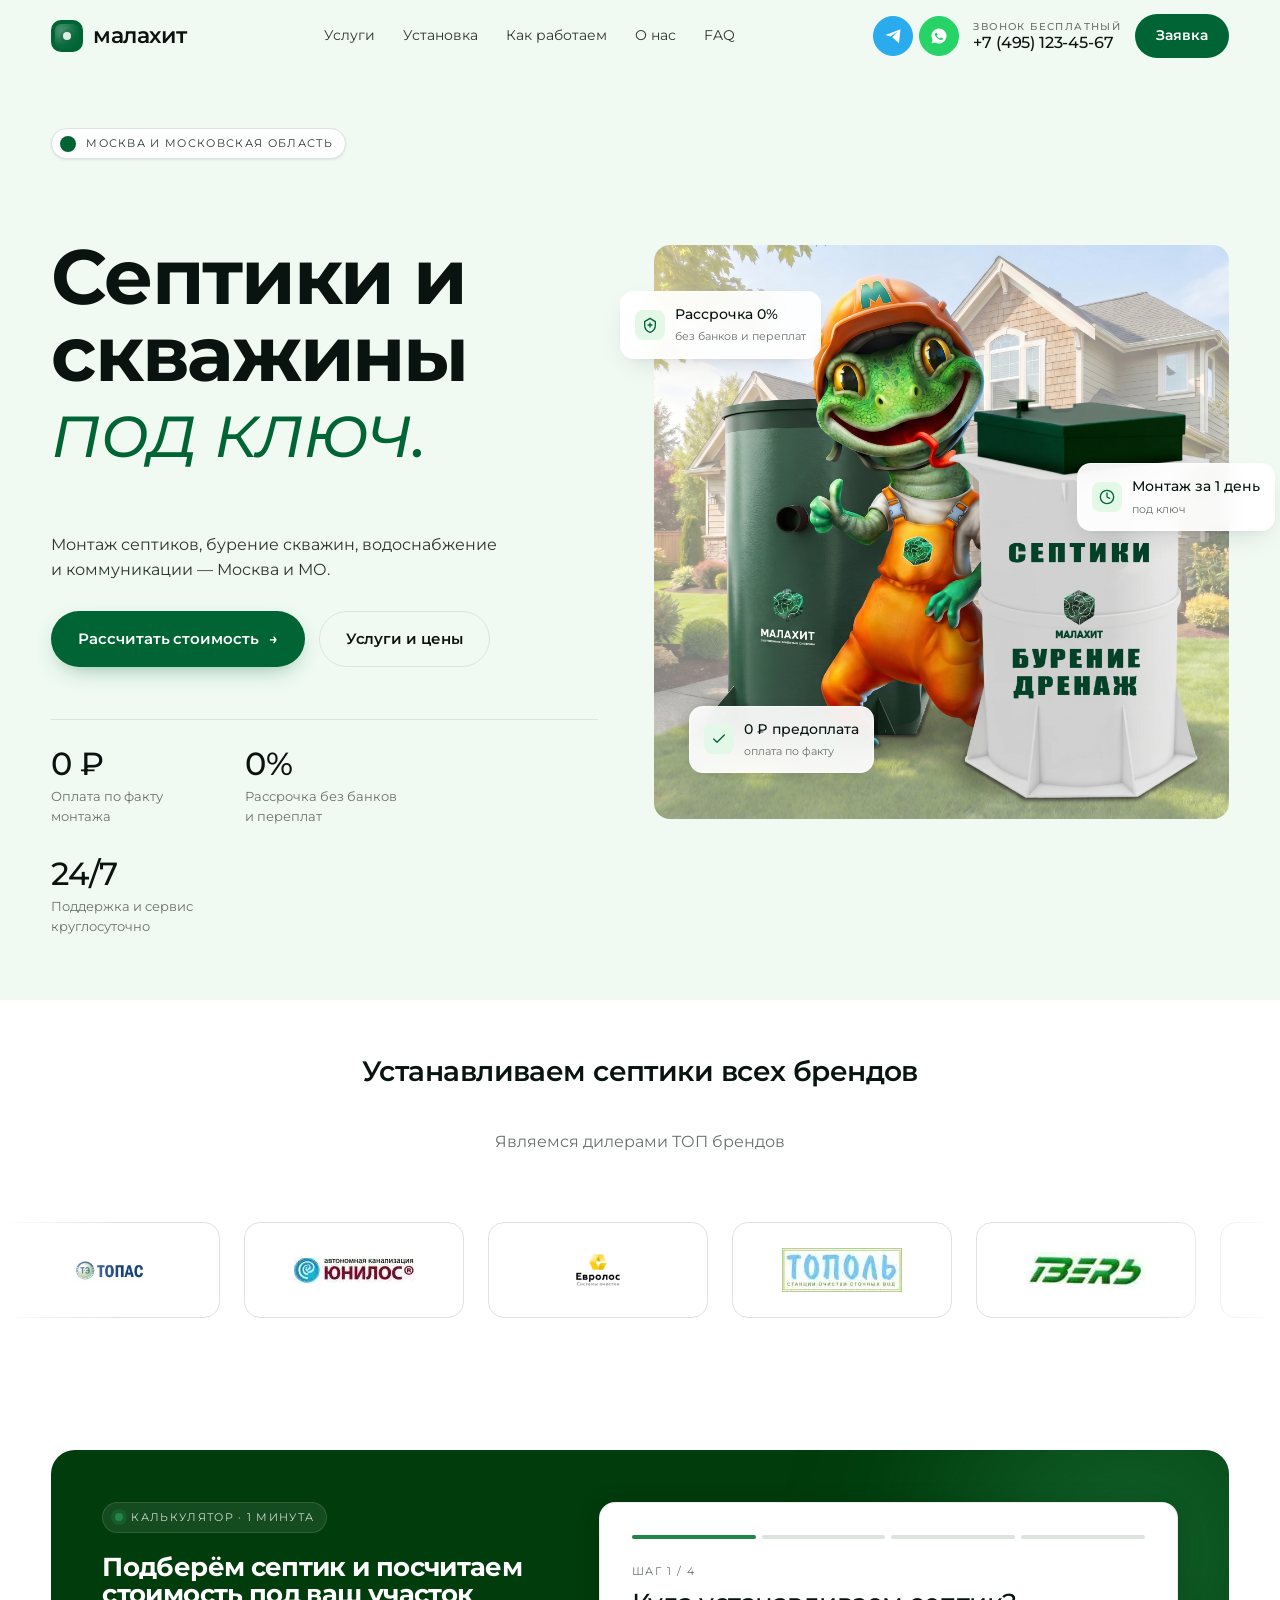
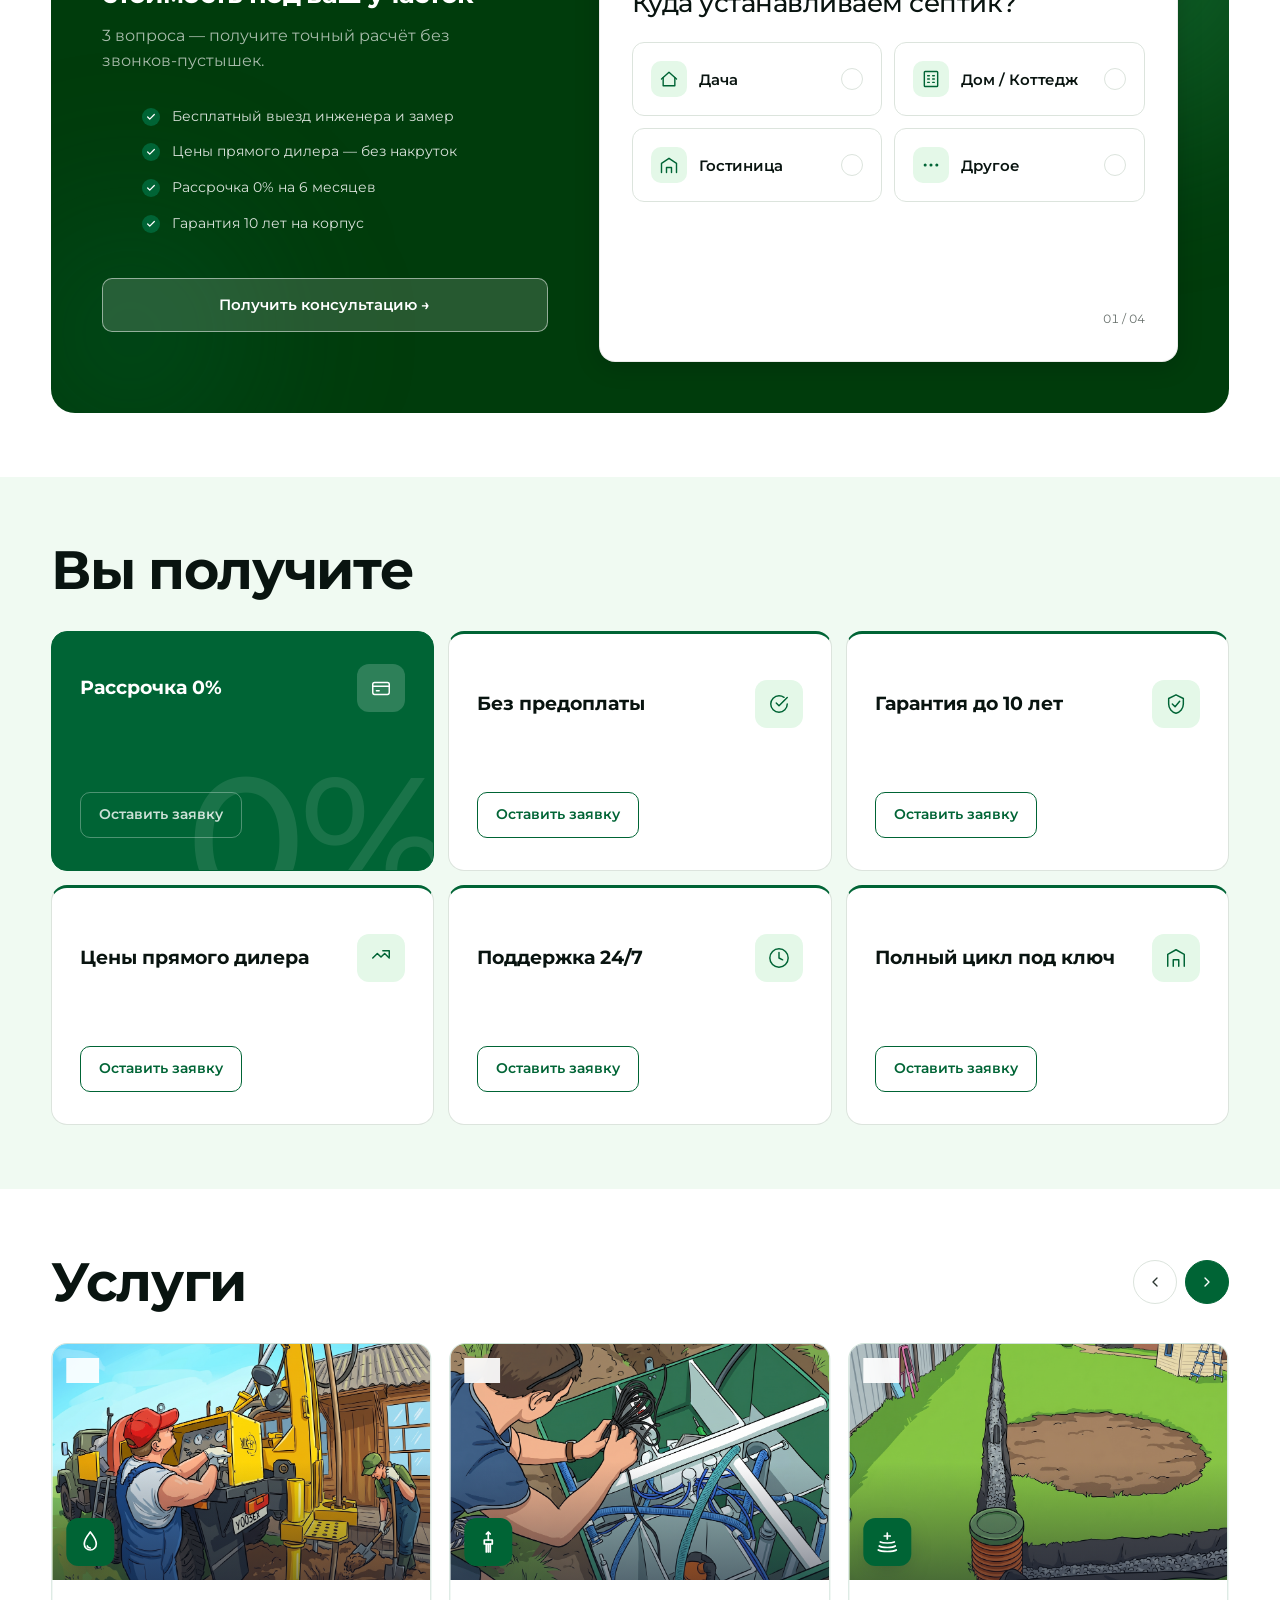
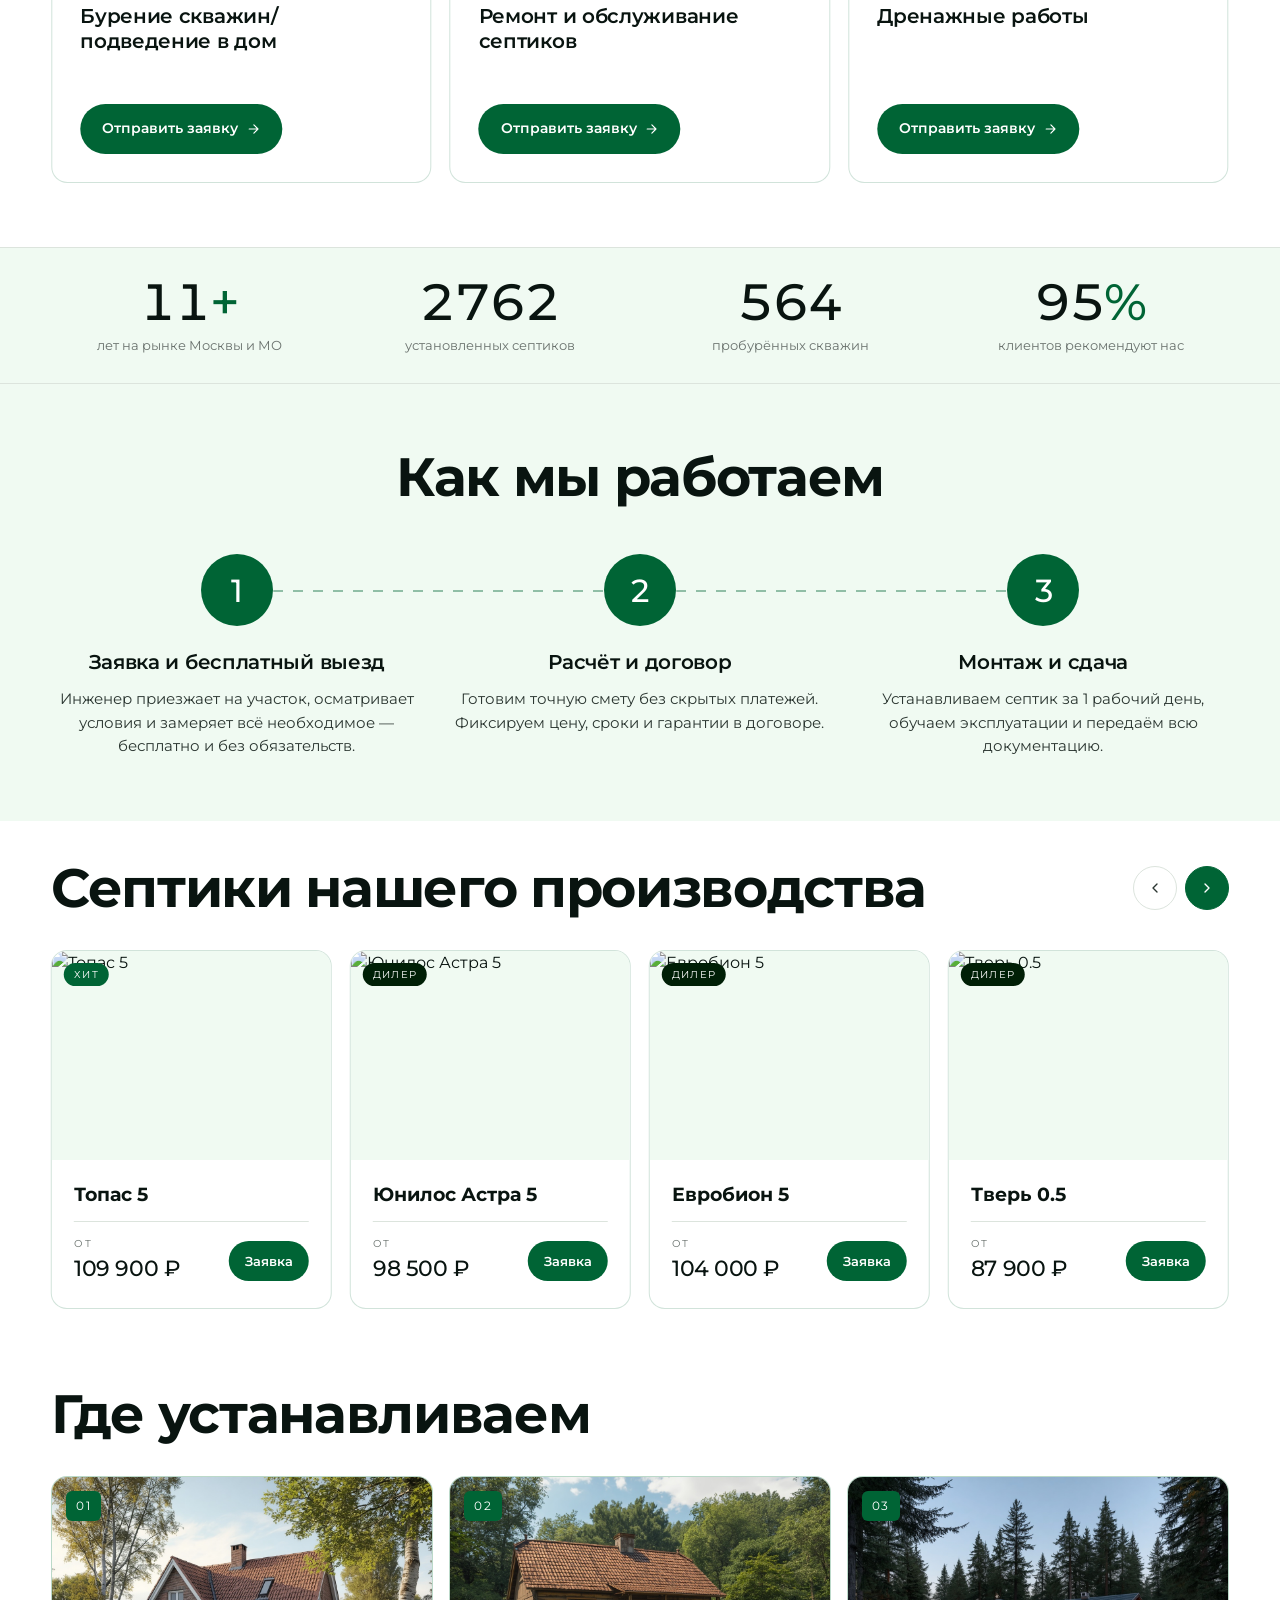
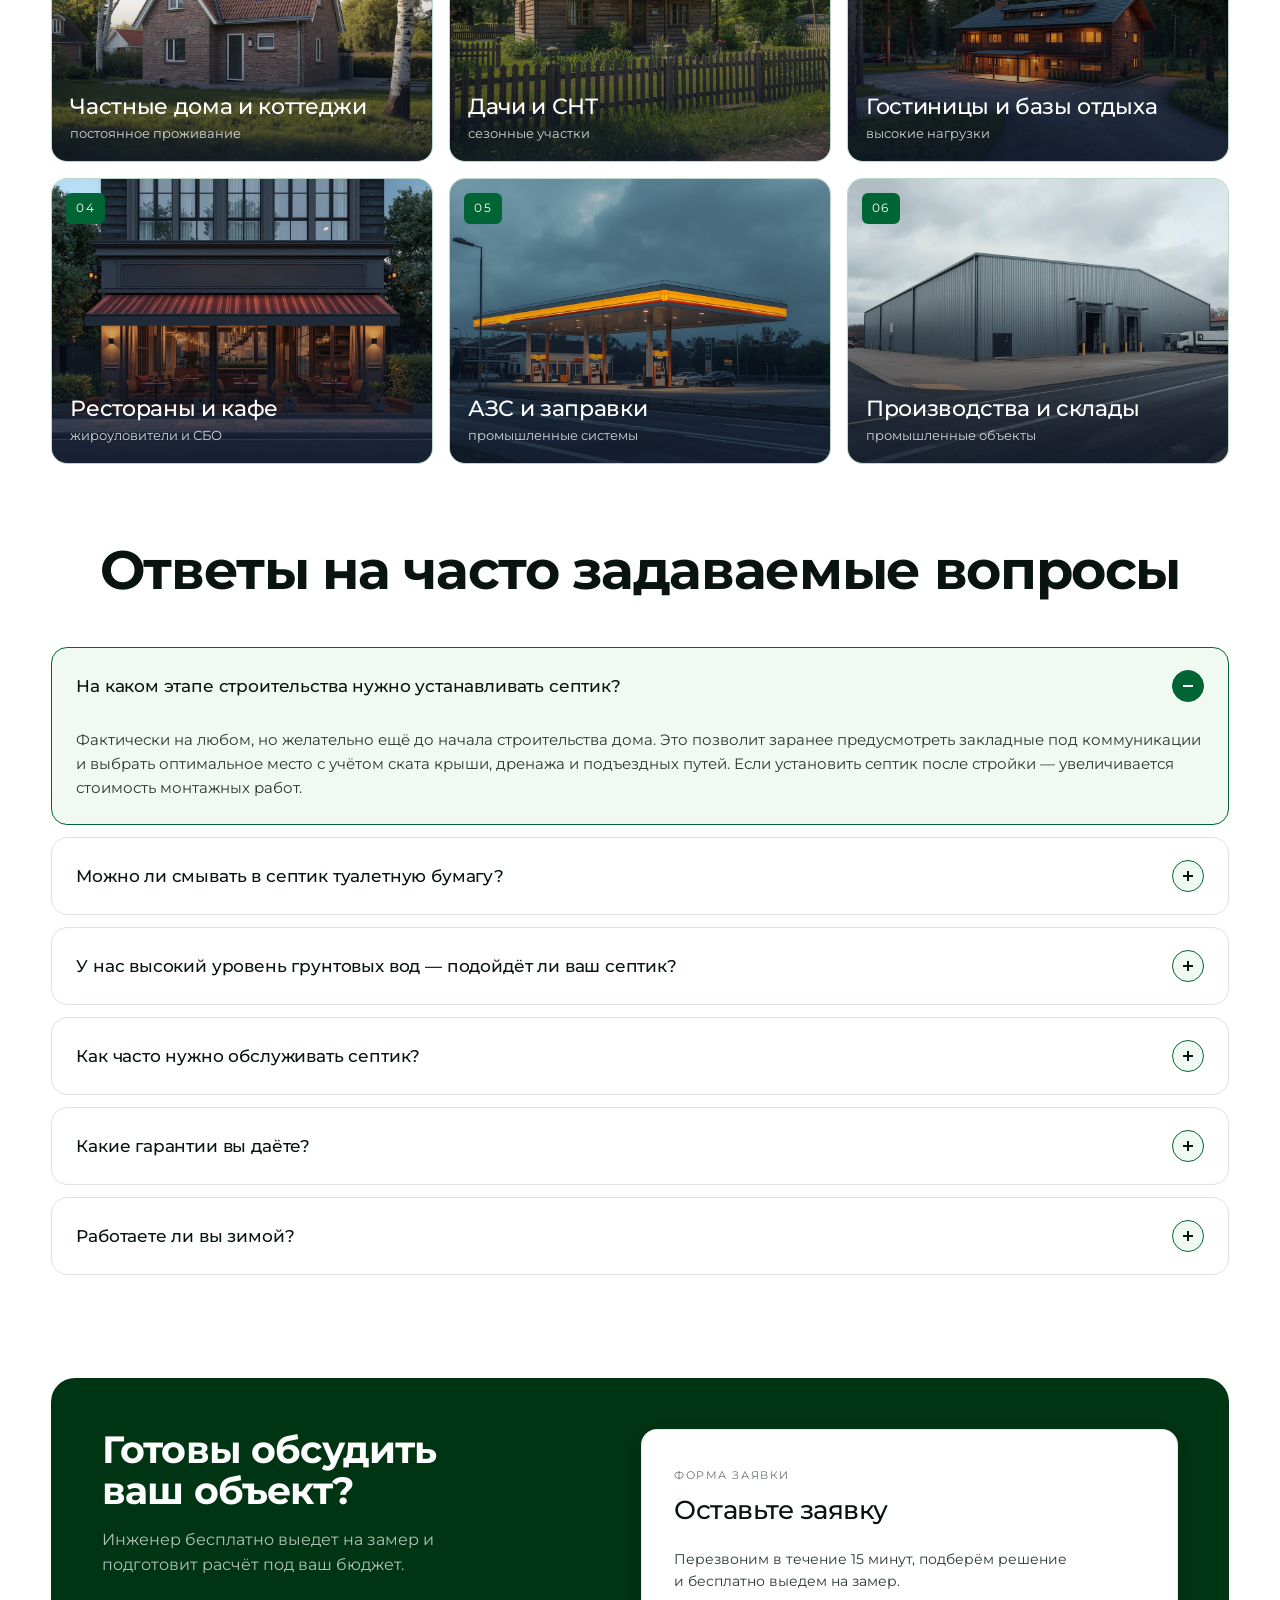
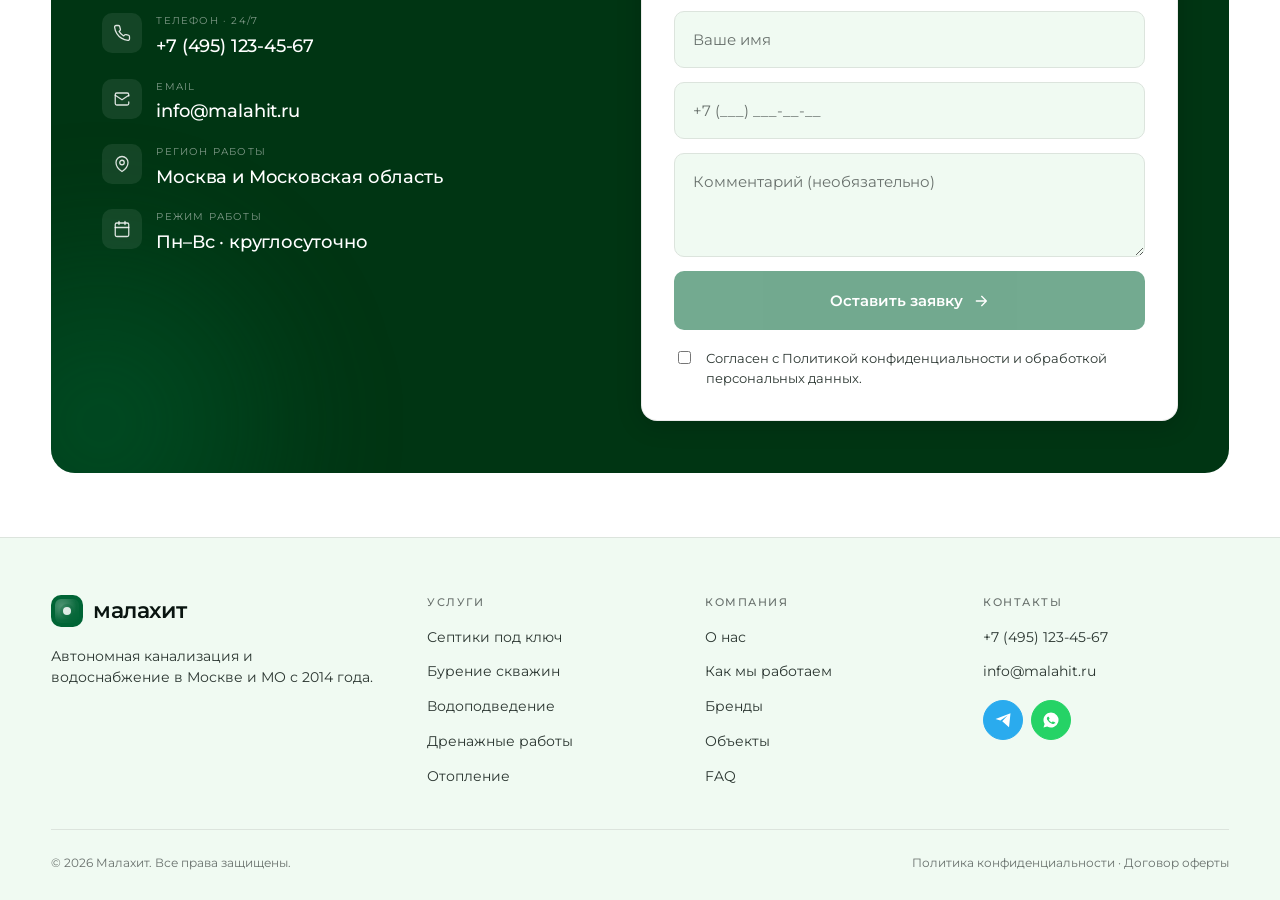
==== commit e331e267: "Add files via upload" ====
--- a/index.html
+++ b/index.html
@@ -96,11 +96,11 @@
             <!-- Float cards -->
       <div class="float-card fc-1">
         <div class="ico">
-          <svg width="16" height="16" viewBox="0 0 24 24" fill="none" stroke="currentColor" stroke-width="2" stroke-linecap="round" stroke-linejoin="round"><path d="M12 2 4 6v6c0 5 3.5 9 8 10 4.5-1 8-5 8-10V6l-8-4Z"/><path d="m8 12 3 3 5-6"/></svg>
+          <svg width="16" height="16" viewBox="0 0 24 24" fill="none" stroke="currentColor" stroke-width="2" stroke-linecap="round" stroke-linejoin="round"><path d="M12 2 4 7v5c0 5.5 3.5 9.7 8 11 4.5-1.3 8-5.5 8-11V7l-8-5Z"/><path d="M9 12h6M12 9v6"/></svg>
         </div>
         <div>
-          <b>Гарантия 10 лет</b>
-          <small>на корпус септика</small>
+          <b>Рассрочка 0%</b>
+          <small>без банков и переплат</small>
         </div>
       </div>
       <div class="float-card fc-2">
@@ -368,32 +368,32 @@
     </div>
     <div class="where-grid reveal-stagger">
       <article class="where-card">
-        <img class="where-img" src="https://upload.wikimedia.org/wikipedia/commons/8/87/Russian_izba_house.JPG" alt="Частные дома и коттеджи" loading="lazy" />
+        <img class="where-img" src="img/where/1.jpg" alt="Частные дома и коттеджи" loading="lazy" />
         <span class="num-tag">01</span>
         <div class="meta"><h4>Частные дома и коттеджи</h4><p>постоянное проживание</p></div>
       </article>
       <article class="where-card">
-        <img class="where-img" src="https://upload.wikimedia.org/wikipedia/commons/4/40/House_and_yard_near_Mokry_Chaltyr_River.jpg" alt="Дачи и СНТ" loading="lazy" />
+        <img class="where-img" src="img/where/2.jpg" alt="Дачи и СНТ" loading="lazy" />
         <span class="num-tag">02</span>
         <div class="meta"><h4>Дачи и СНТ</h4><p>сезонные участки</p></div>
       </article>
       <article class="where-card">
-        <img class="where-img" src="https://upload.wikimedia.org/wikipedia/commons/5/54/Moscow_Metropol_Hotel_2011.JPG" alt="Гостиницы и базы отдыха" loading="lazy" />
+        <img class="where-img" src="img/where/3.jpg" alt="Гостиницы и базы отдыха" loading="lazy" />
         <span class="num-tag">03</span>
         <div class="meta"><h4>Гостиницы и базы отдыха</h4><p>высокие нагрузки</p></div>
       </article>
       <article class="where-card">
-        <img class="where-img" src="https://upload.wikimedia.org/wikipedia/commons/4/45/Moscow%2C_Pokrovka_38a_-_Iskra_cafe_interior_%2824055194938%29.jpg" alt="Рестораны и кафе" loading="lazy" />
+        <img class="where-img" src="img/where/4.jpg" alt="Рестораны и кафе" loading="lazy" />
         <span class="num-tag">04</span>
         <div class="meta"><h4>Рестораны и кафе</h4><p>жироуловители и СБО</p></div>
       </article>
       <article class="where-card">
-        <img class="where-img" src="https://upload.wikimedia.org/wikipedia/commons/a/a4/Petrol_station_in_siberia.jpg" alt="АЗС и заправки" loading="lazy" />
+        <img class="where-img" src="img/where/5.jpg" alt="АЗС и заправки" loading="lazy" />
         <span class="num-tag">05</span>
         <div class="meta"><h4>АЗС и заправки</h4><p>промышленные системы</p></div>
       </article>
       <article class="where-card">
-        <img class="where-img" src="https://upload.wikimedia.org/wikipedia/commons/8/85/Industrial_building_in_Russia.jpg" alt="Производства и склады" loading="lazy" />
+        <img class="where-img" src="img/where/6.jpg" alt="Производства и склады" loading="lazy" />
         <span class="num-tag">06</span>
         <div class="meta"><h4>Производства и склады</h4><p>промышленные объекты</p></div>
       </article>
--- a/css/style.css
+++ b/css/style.css
@@ -939,10 +939,14 @@
 
 .calc-grid {
   display: grid;
-  grid-template-columns: 1fr 1.4fr;
+  grid-template-columns: 1fr 1.3fr;
   gap: clamp(28px, 4vw, 64px);
   position: relative;
   z-index: 1;
+}
+
+.calc-grid > * {
+  min-width: 0;
 }
 
 @media (max-width: 900px) {
@@ -953,7 +957,7 @@
 
 .calc-side h2 {
   color: #fff;
-  font-size: clamp(28px, 2.6vw, 40px);
+  font-size: clamp(22px, 2vw, 32px);
 }
 
 .calc-side p {
@@ -1154,6 +1158,12 @@
   color: var(--primary);
 }
 
+.calc-opt span:not(.ico-l):not(.check-r) {
+  overflow: hidden;
+  word-break: break-word;
+  hyphens: auto;
+}
+
 .calc-foot {
   display: flex;
   justify-content: space-between;
@@ -1627,6 +1637,10 @@
 }
 
 /* ── Why us ── */
+#why {
+  background: var(--bg-2);
+}
+
 .why-grid {
   display: grid;
   grid-template-columns: repeat(3, 1fr);
@@ -1834,6 +1848,8 @@
 
 .brand-track-wrap {
   overflow: hidden;
+  padding: 20px 12px;
+  margin: -20px -12px;
 }
 
 .brand-track {
@@ -2078,10 +2094,16 @@
   border: 1px solid var(--line);
   border-radius: var(--radius);
   overflow: hidden;
-  transition: border-color var(--dur);
+  transition: background var(--dur), border-color var(--dur);
+}
+
+.faq-item:hover {
+  background: var(--bg-2);
+  border-color: oklch(0.44 0.115 155 / .3);
 }
 
 .faq-item.open {
+  background: var(--bg-2);
   border-color: var(--primary);
 }
 
@@ -2107,6 +2129,7 @@
   height: 32px;
   border-radius: 50%;
   background: var(--bg-2);
+  border: 1px solid var(--primary);
   display: grid;
   place-items: center;
   position: relative;
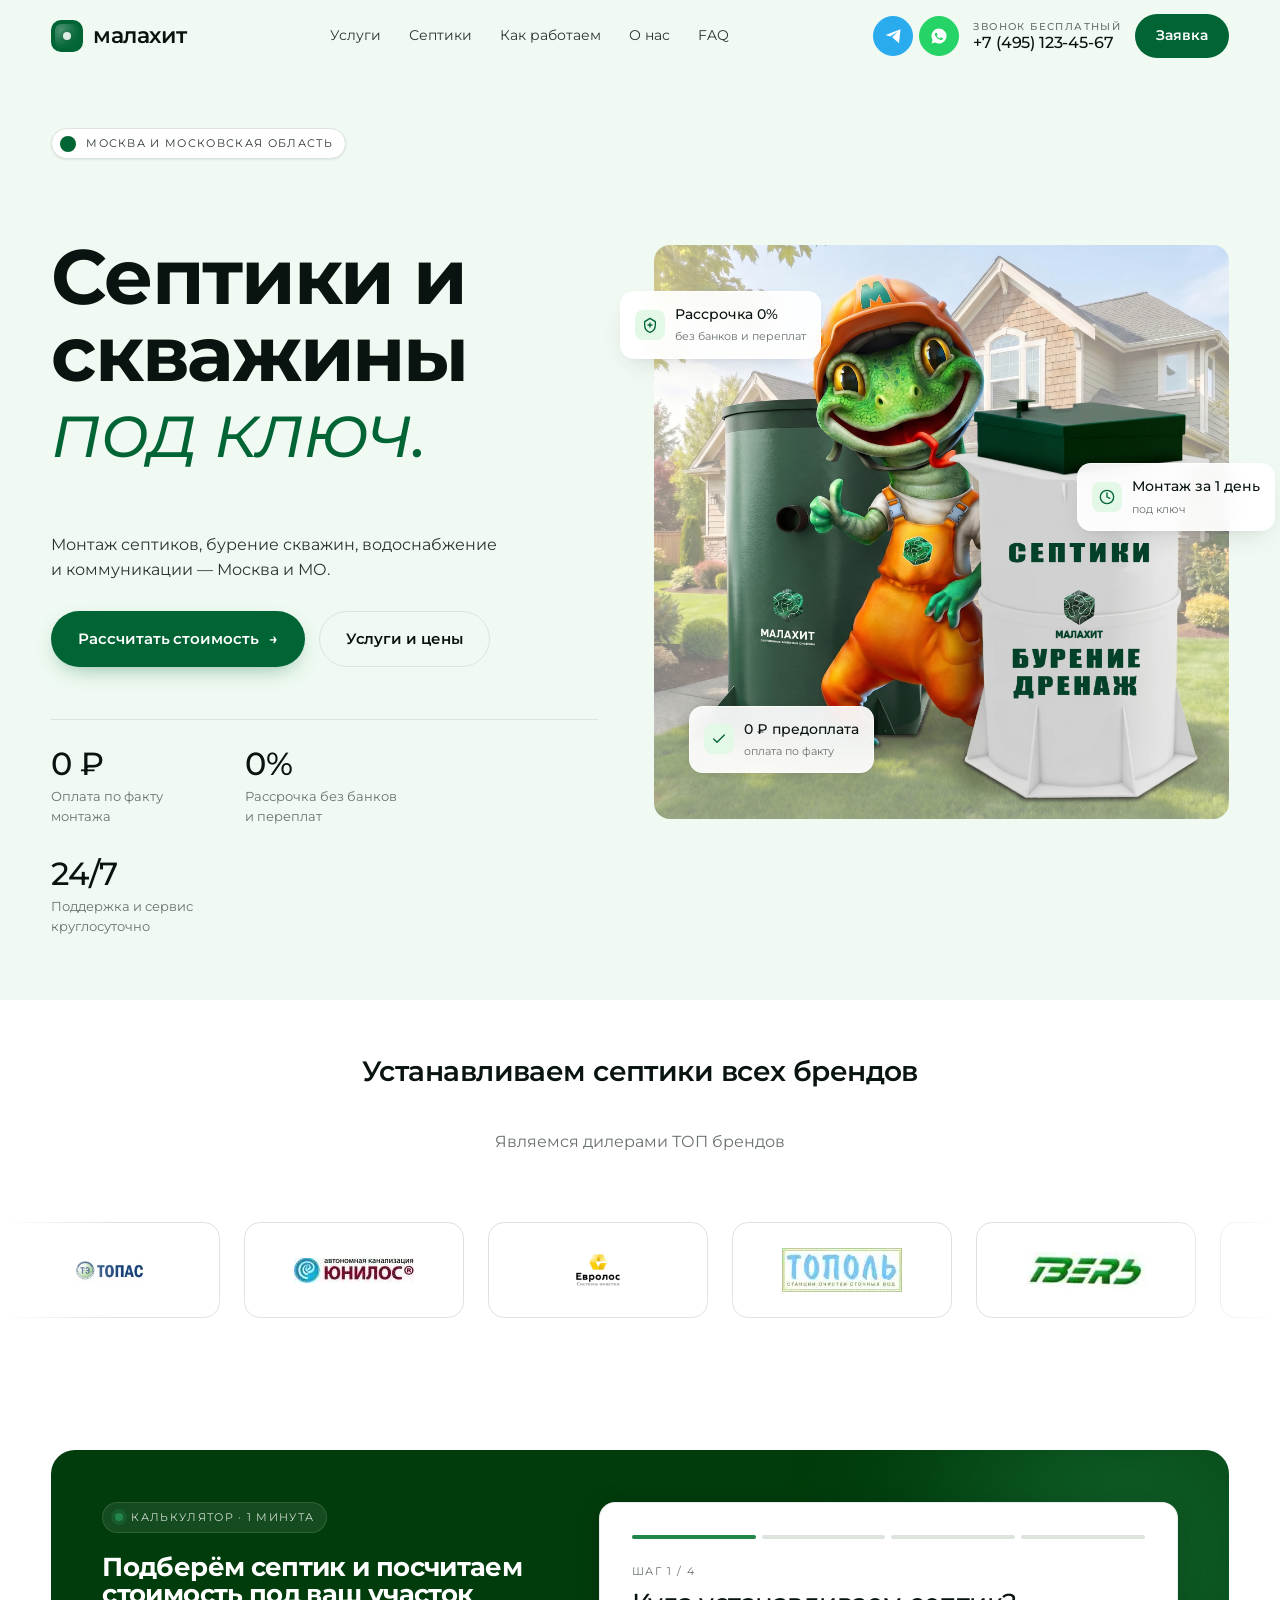
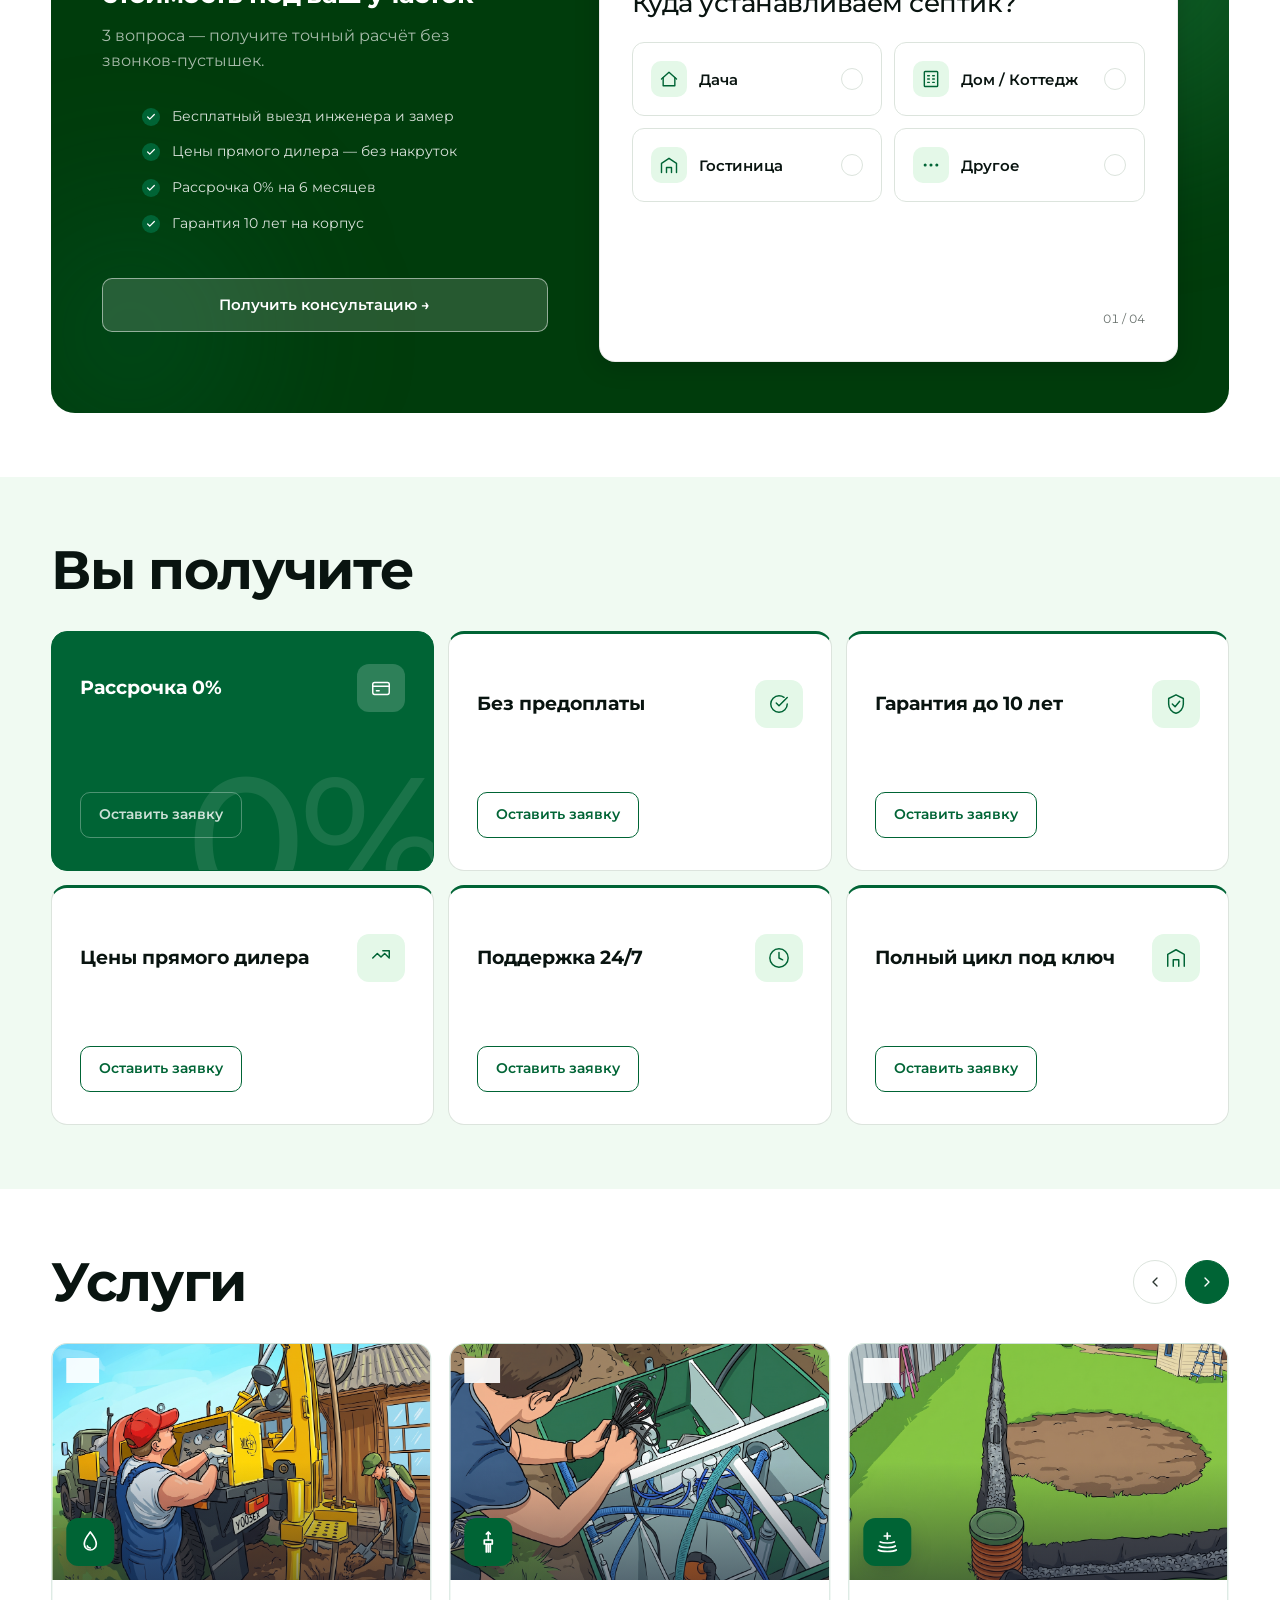
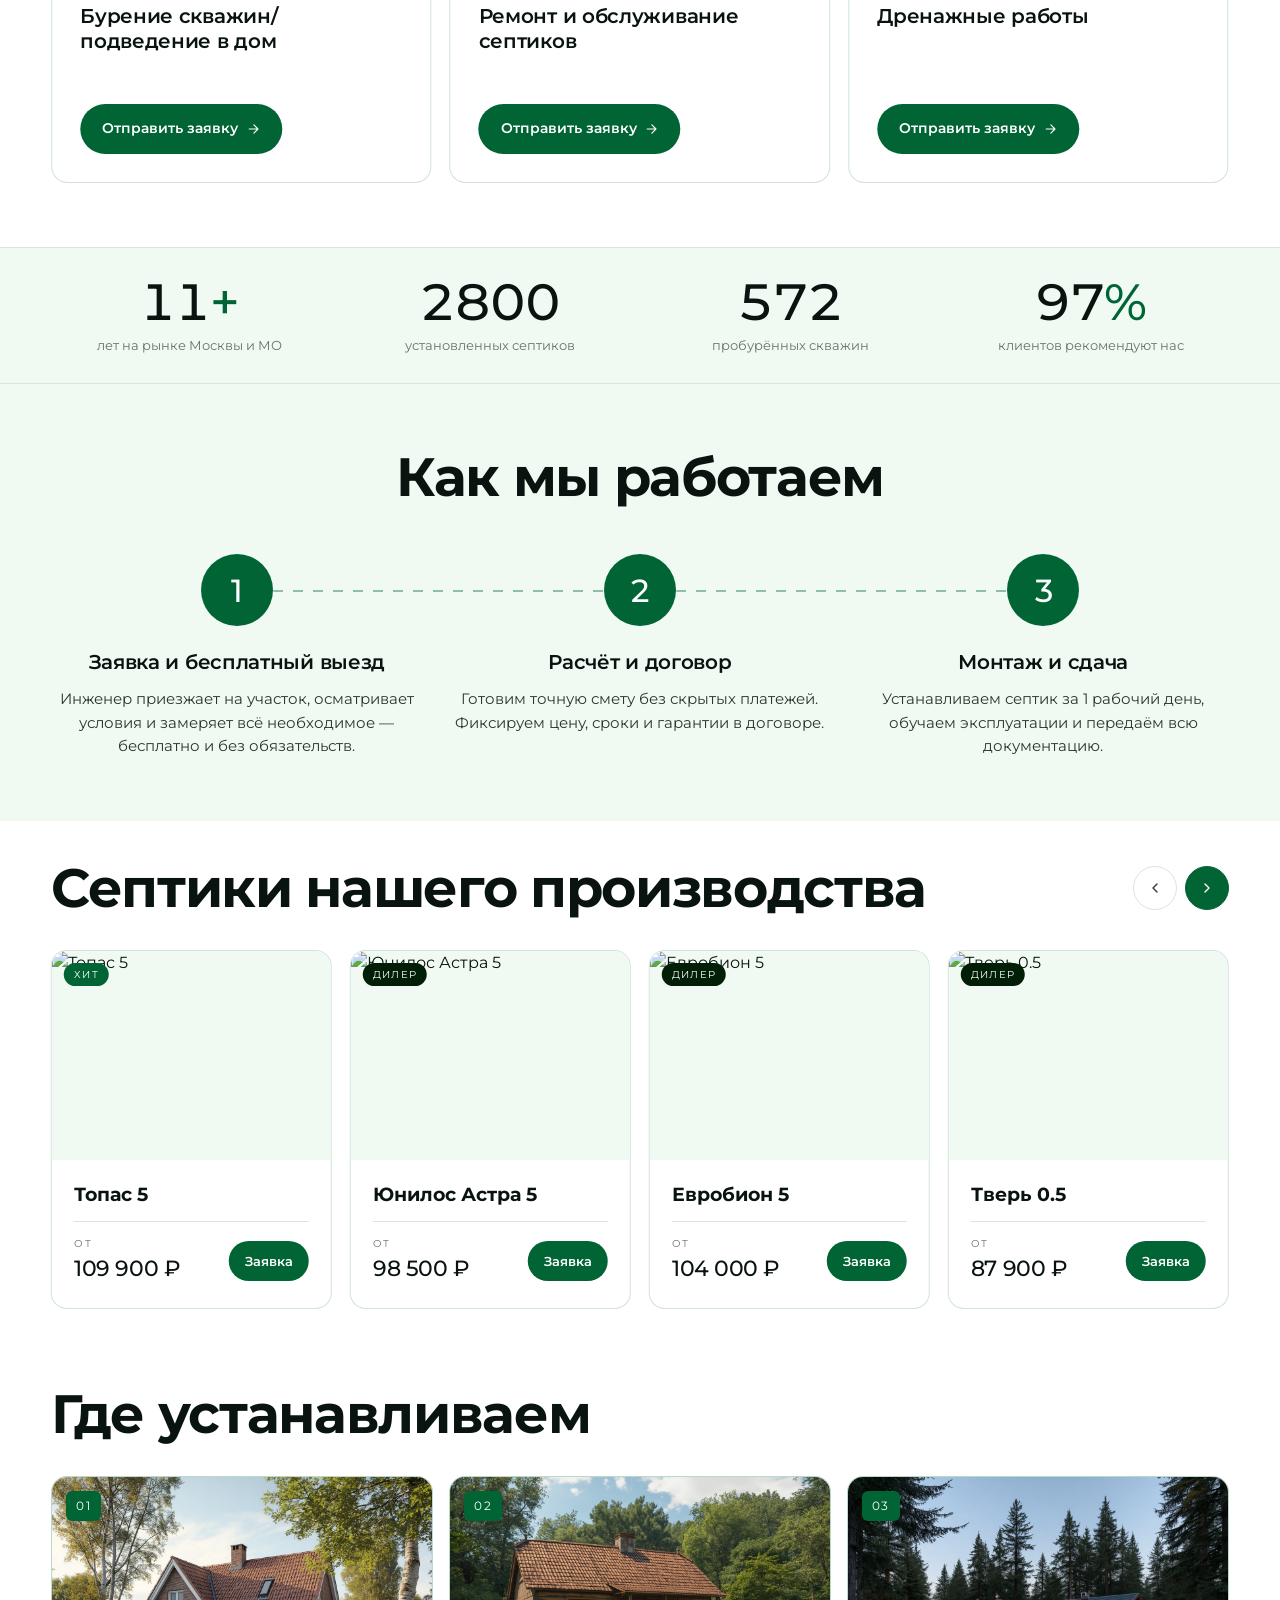
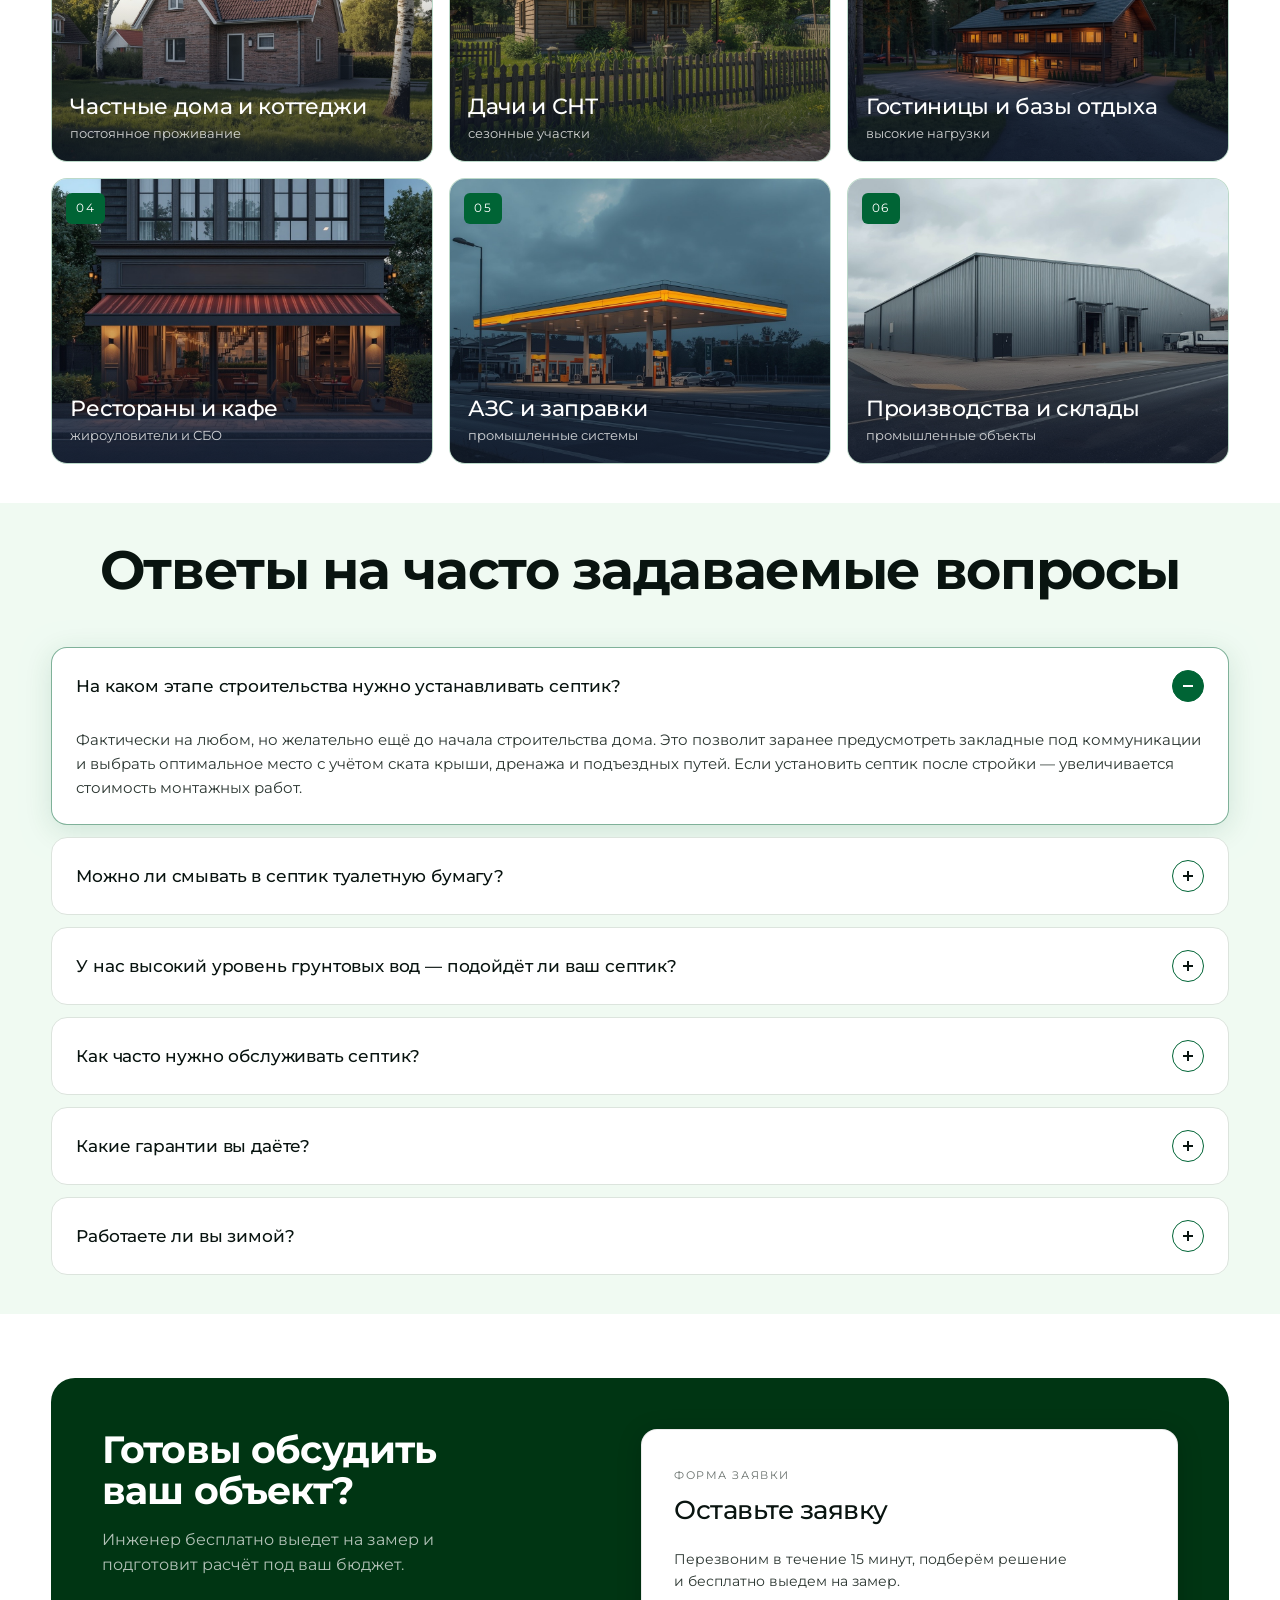
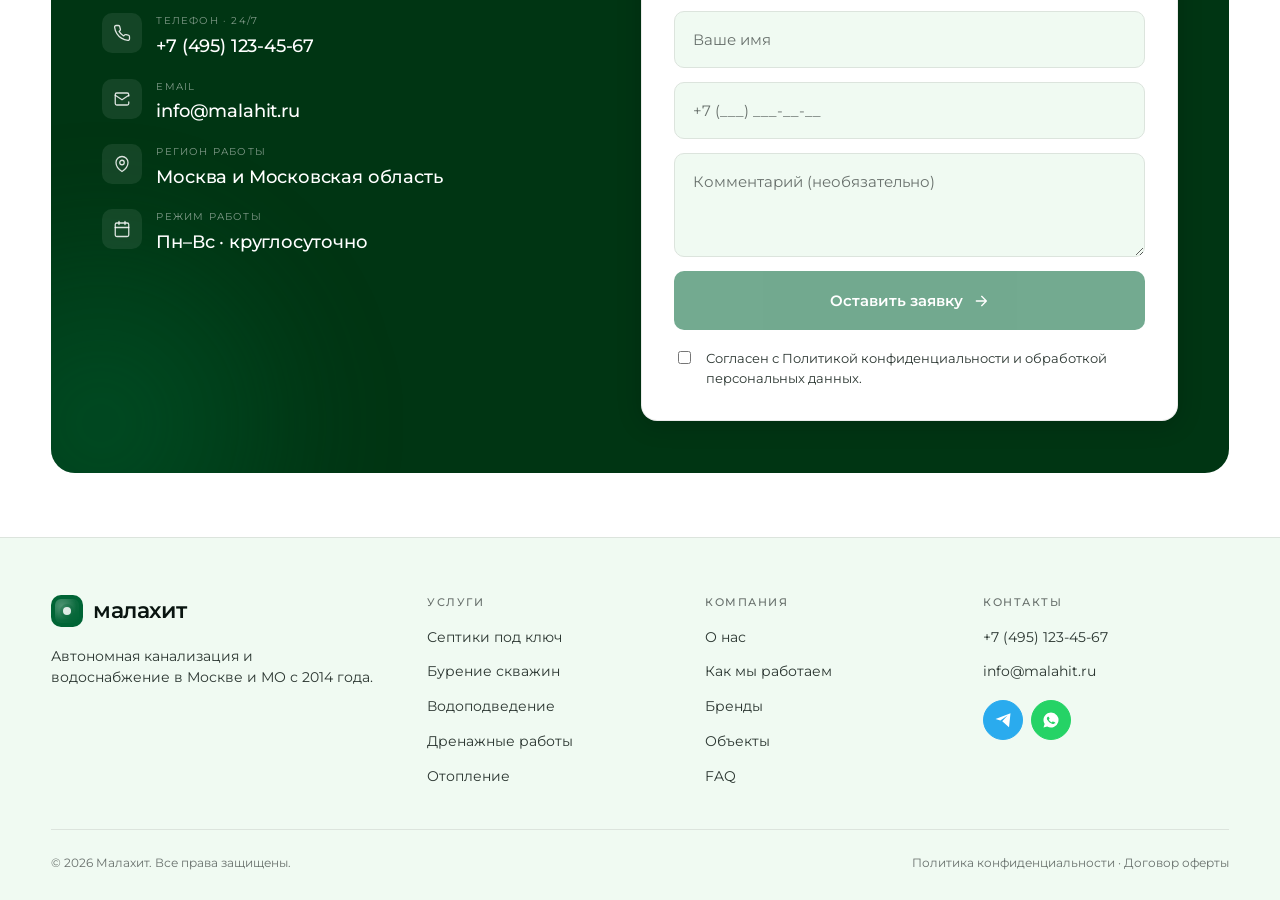
==== commit 119aec96: "Add files via upload" ====
--- a/index.html
+++ b/index.html
@@ -20,7 +20,7 @@
   </a>
   <div class="nav-links">
     <a href="#services" data-scroll="services">Услуги</a>
-    <a href="#brands" data-scroll="brands">Установка</a>
+    <a href="#brands" data-scroll="brands">Септики</a>
     <a href="#process" data-scroll="process">Как работаем</a>
     <a href="#why" data-scroll="why">О нас</a>
     <a href="#faq" data-scroll="faq">FAQ</a>
--- a/css/style.css
+++ b/css/style.css
@@ -2084,27 +2084,33 @@
 }
 
 /* ── FAQ ── */
+#faq {
+  background: var(--bg-2);
+}
+
 .faq-list {
   display: grid;
   gap: 12px;
 }
 
 .faq-item {
-  background: var(--surface);
+  background: #fff;
   border: 1px solid var(--line);
   border-radius: var(--radius);
   overflow: hidden;
-  transition: background var(--dur), border-color var(--dur);
+  transition: background var(--dur), border-color var(--dur), box-shadow var(--dur);
 }
 
 .faq-item:hover {
-  background: var(--bg-2);
-  border-color: oklch(0.44 0.115 155 / .3);
+  background: #fff;
+  border-color: oklch(0.44 0.115 155 / .35);
+  box-shadow: 0 4px 20px oklch(0.44 0.115 155 / .10);
 }
 
 .faq-item.open {
-  background: var(--bg-2);
-  border-color: var(--primary);
+  background: #fff;
+  border-color: oklch(0.44 0.115 155 / .5);
+  box-shadow: 0 6px 28px oklch(0.44 0.115 155 / .14);
 }
 
 .faq-q {
@@ -2128,7 +2134,7 @@
   width: 32px;
   height: 32px;
   border-radius: 50%;
-  background: var(--bg-2);
+  background: #fff;
   border: 1px solid var(--primary);
   display: grid;
   place-items: center;
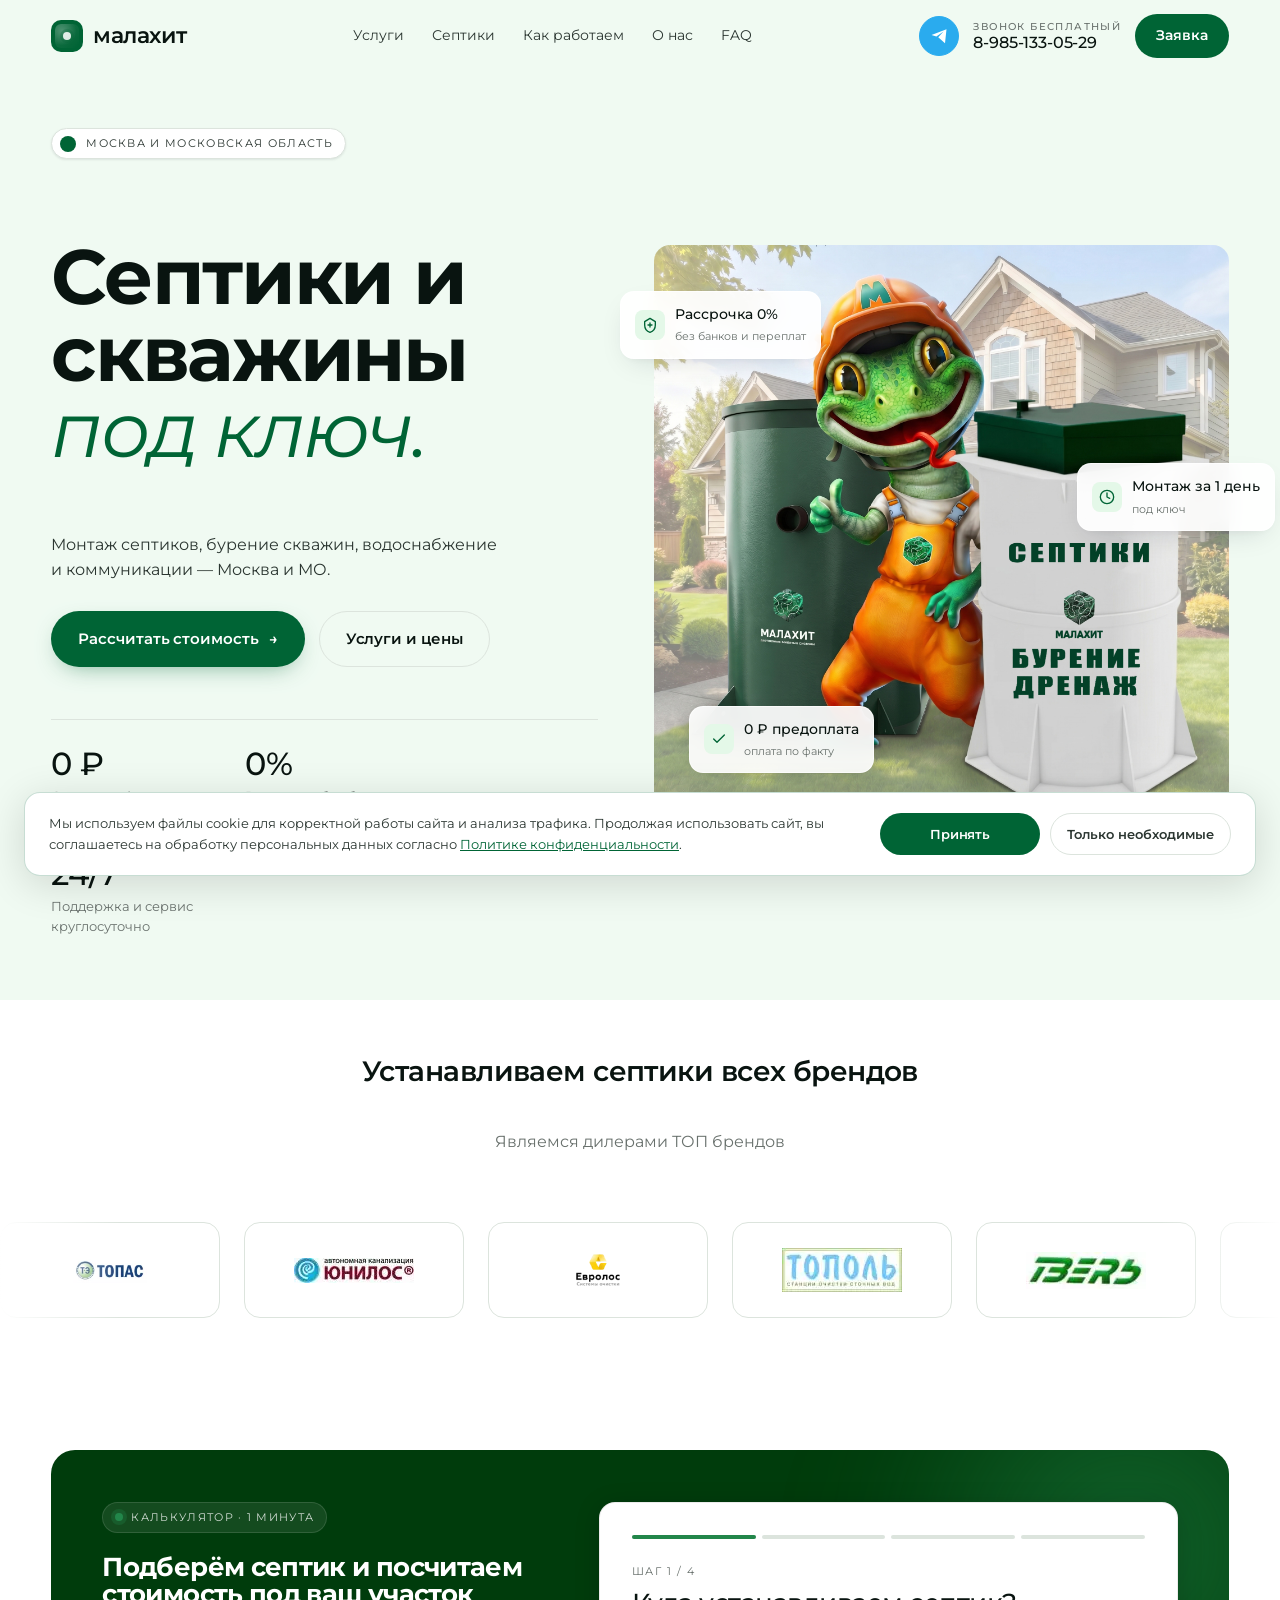
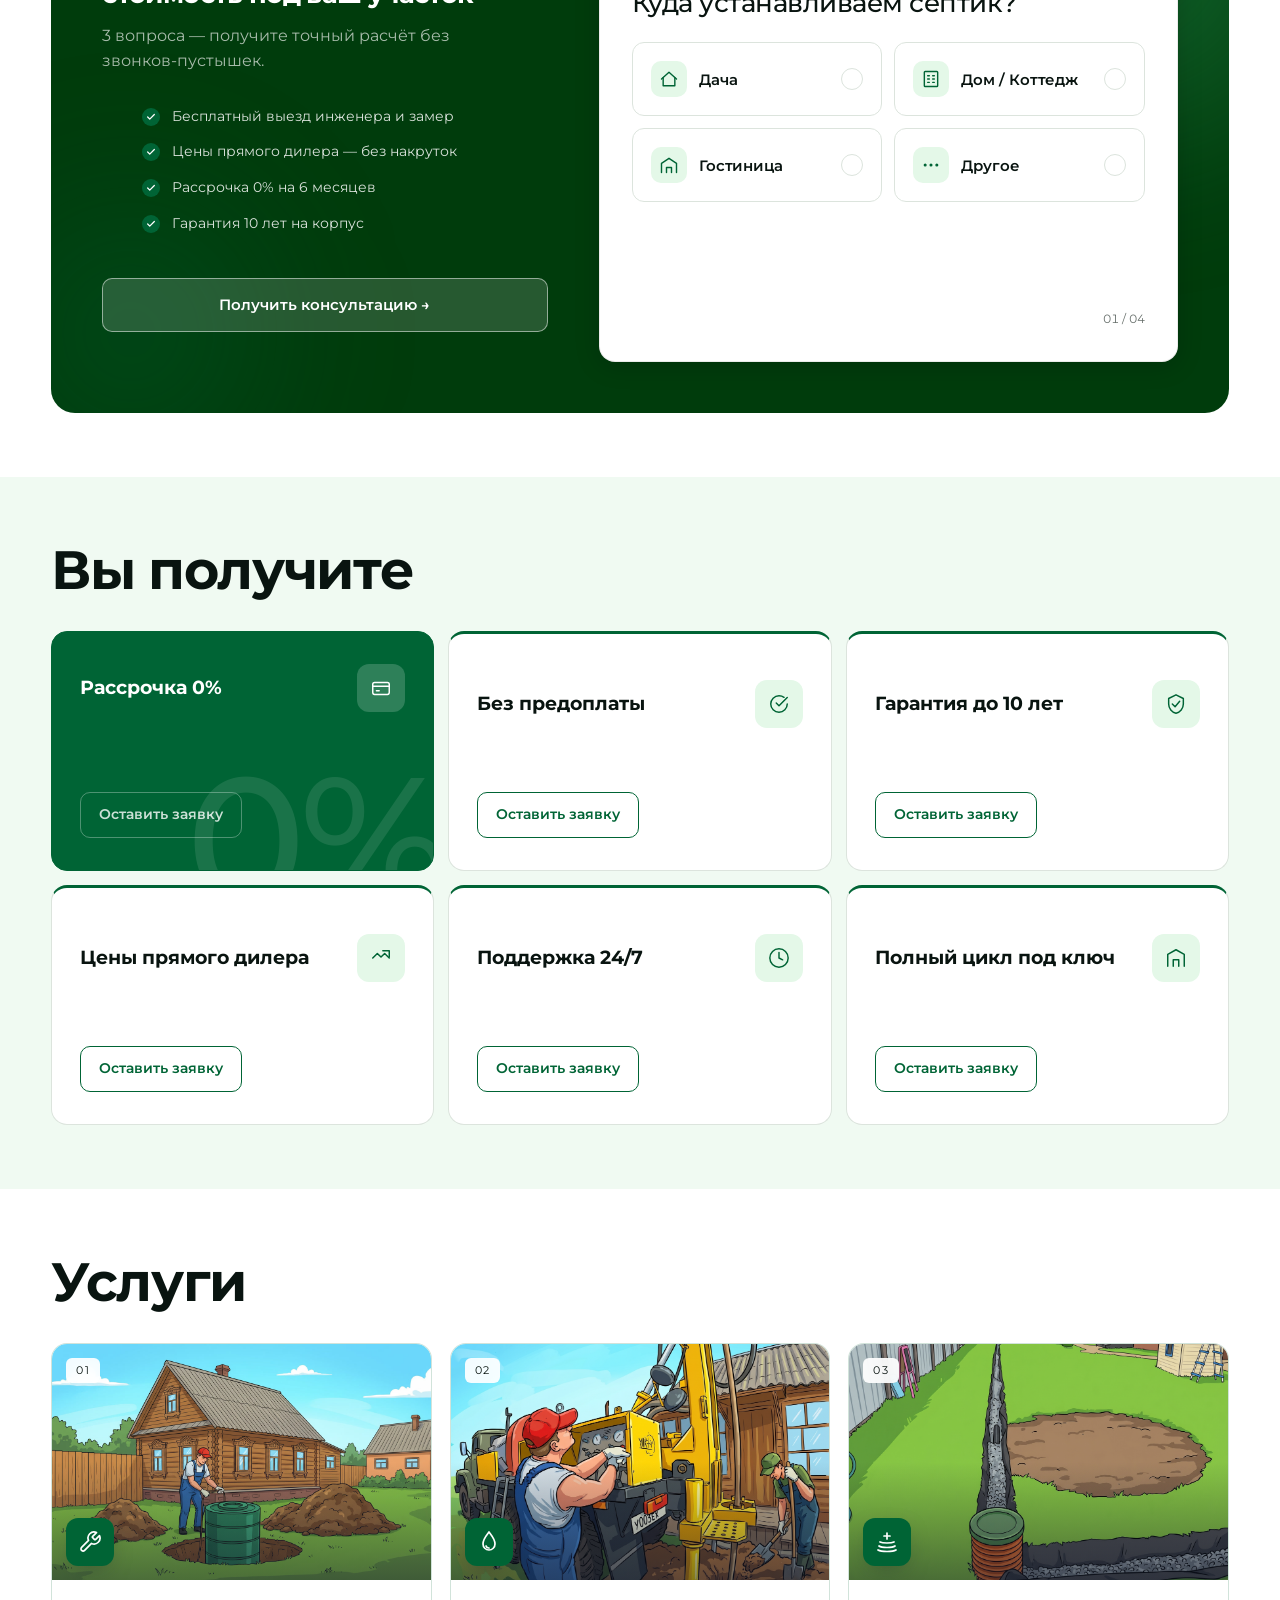
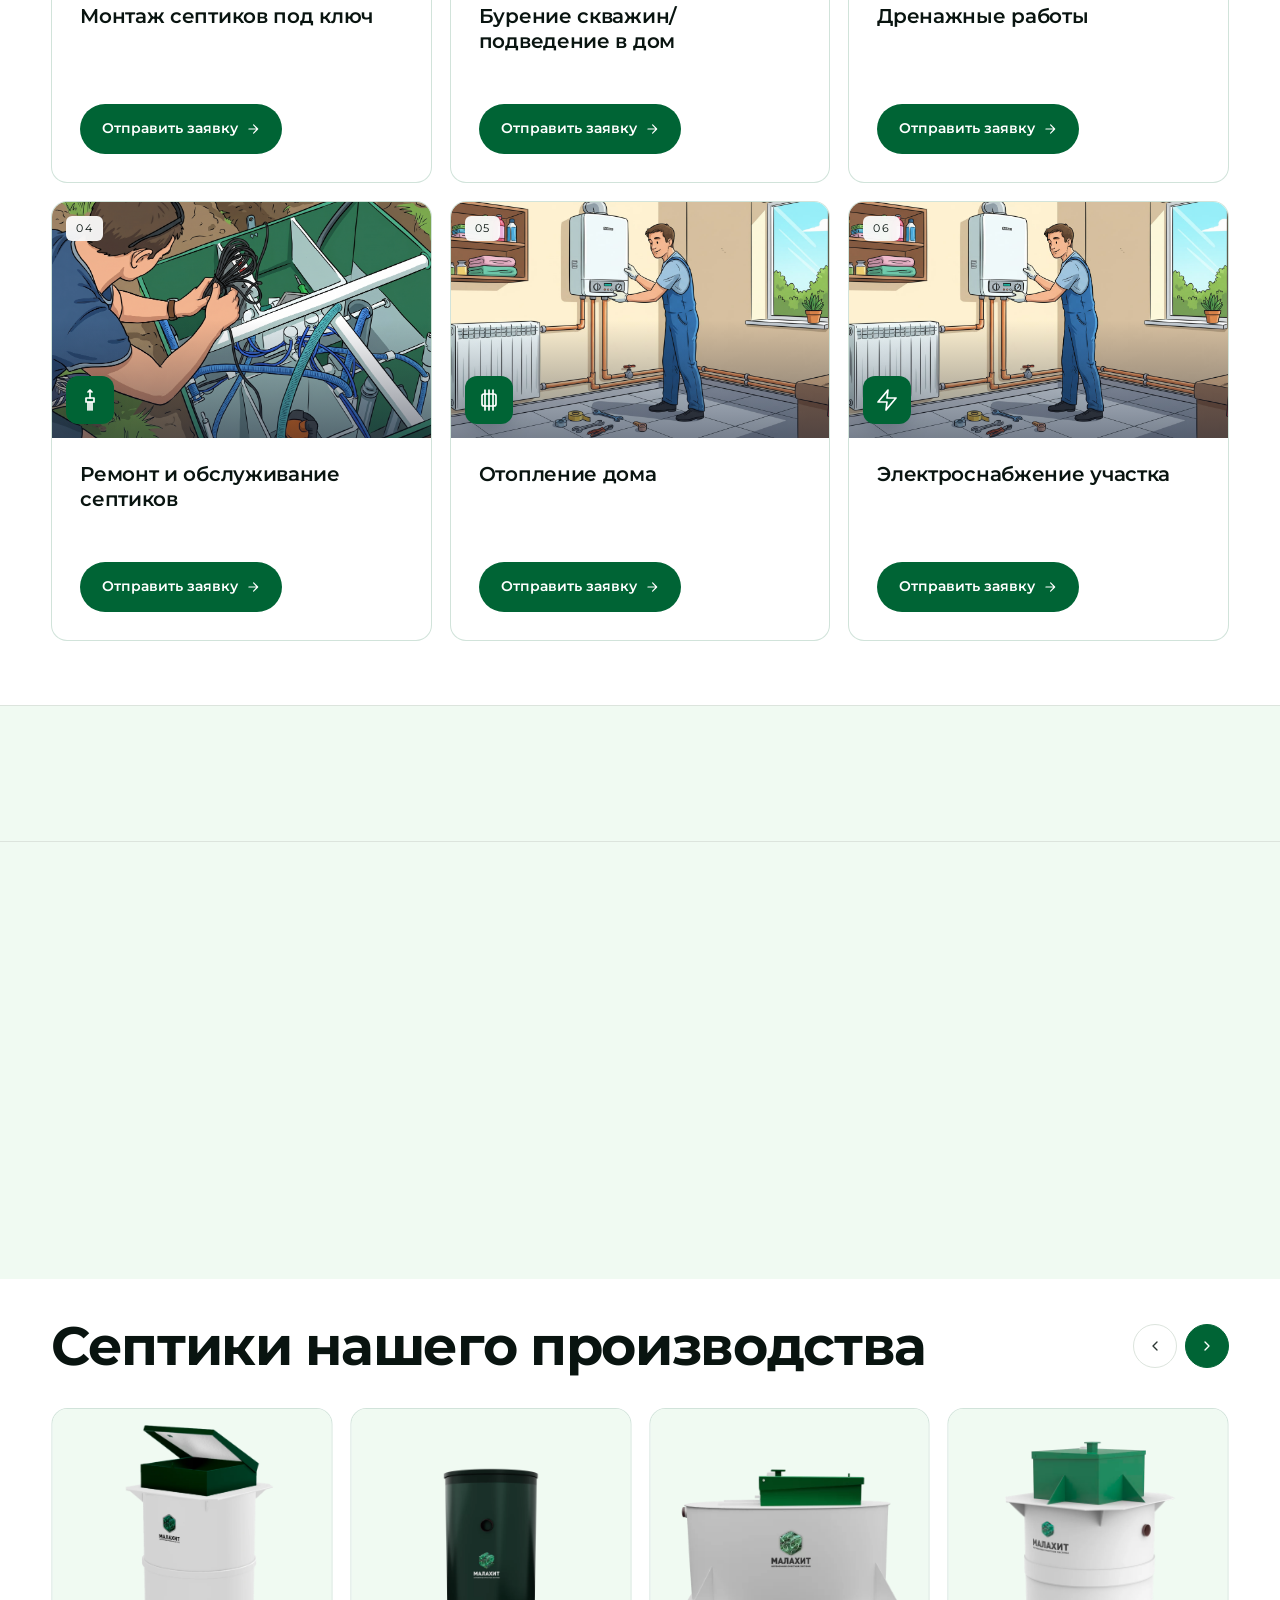
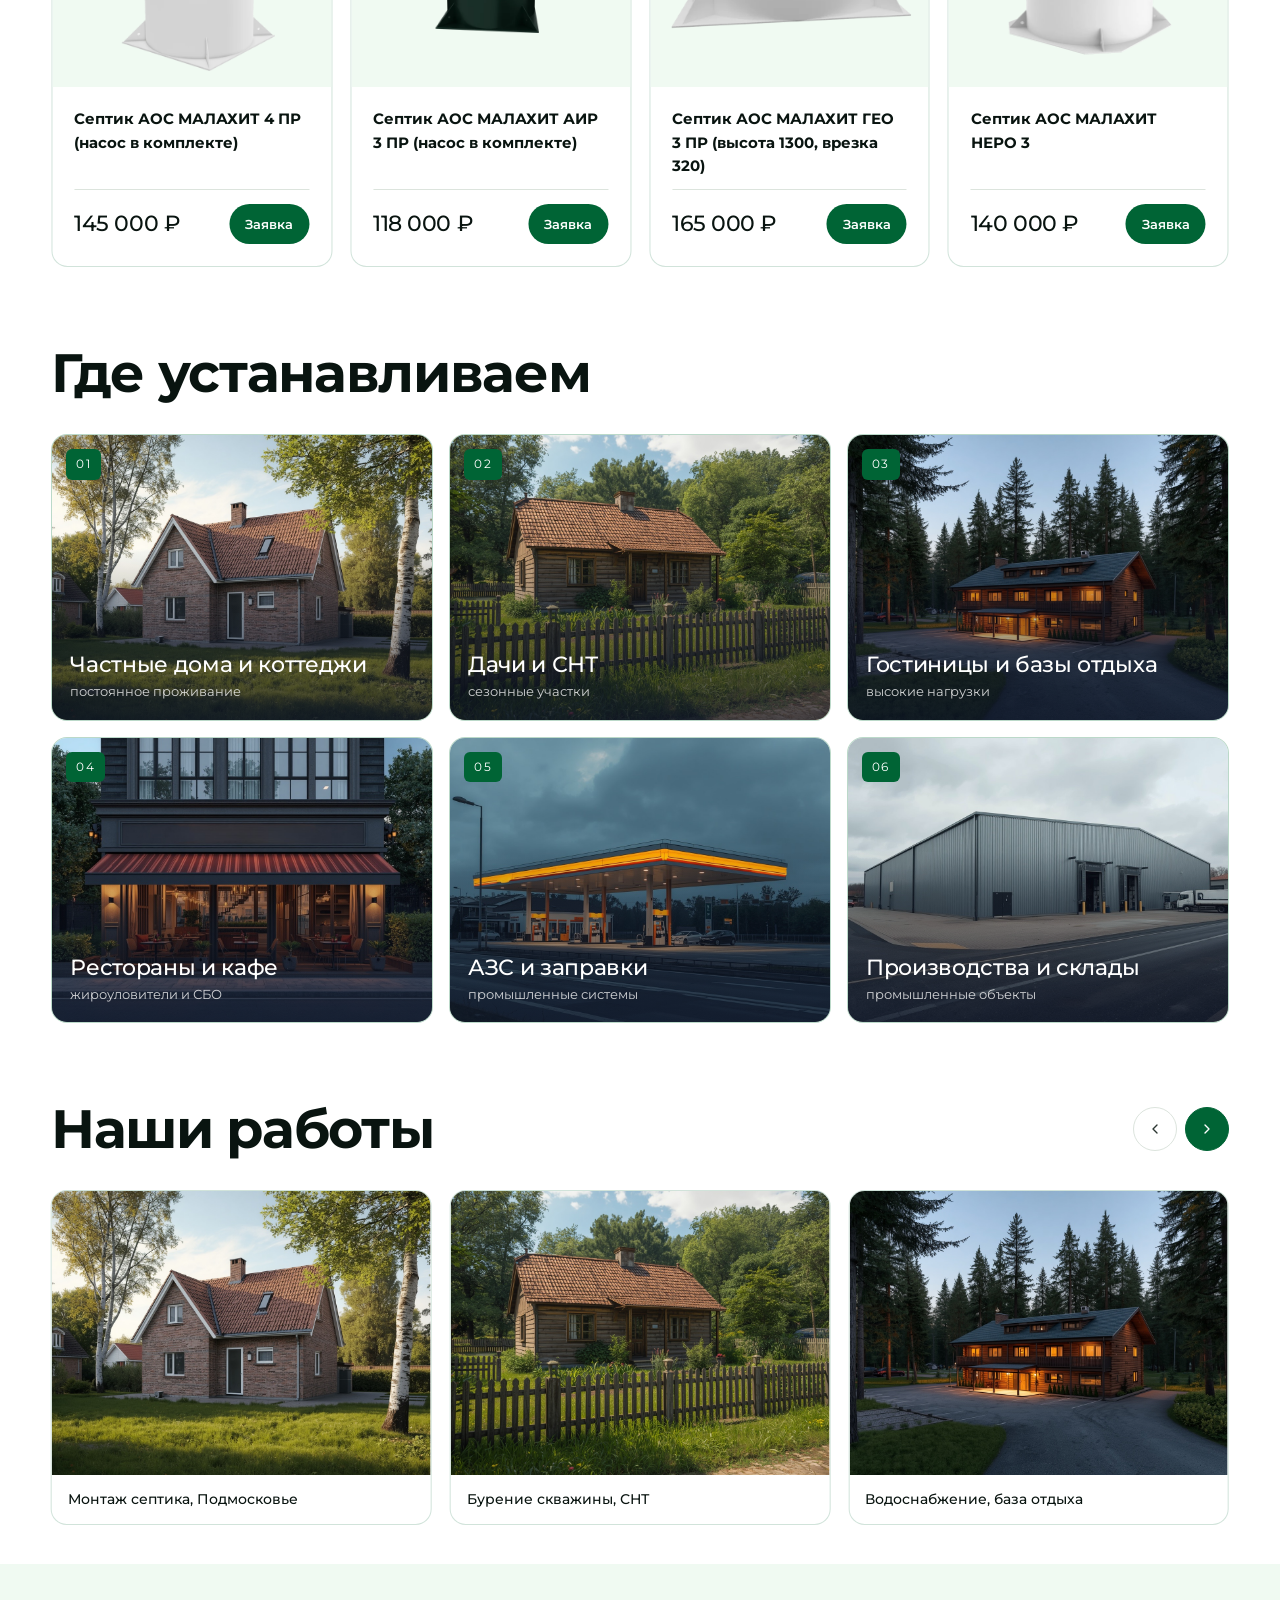
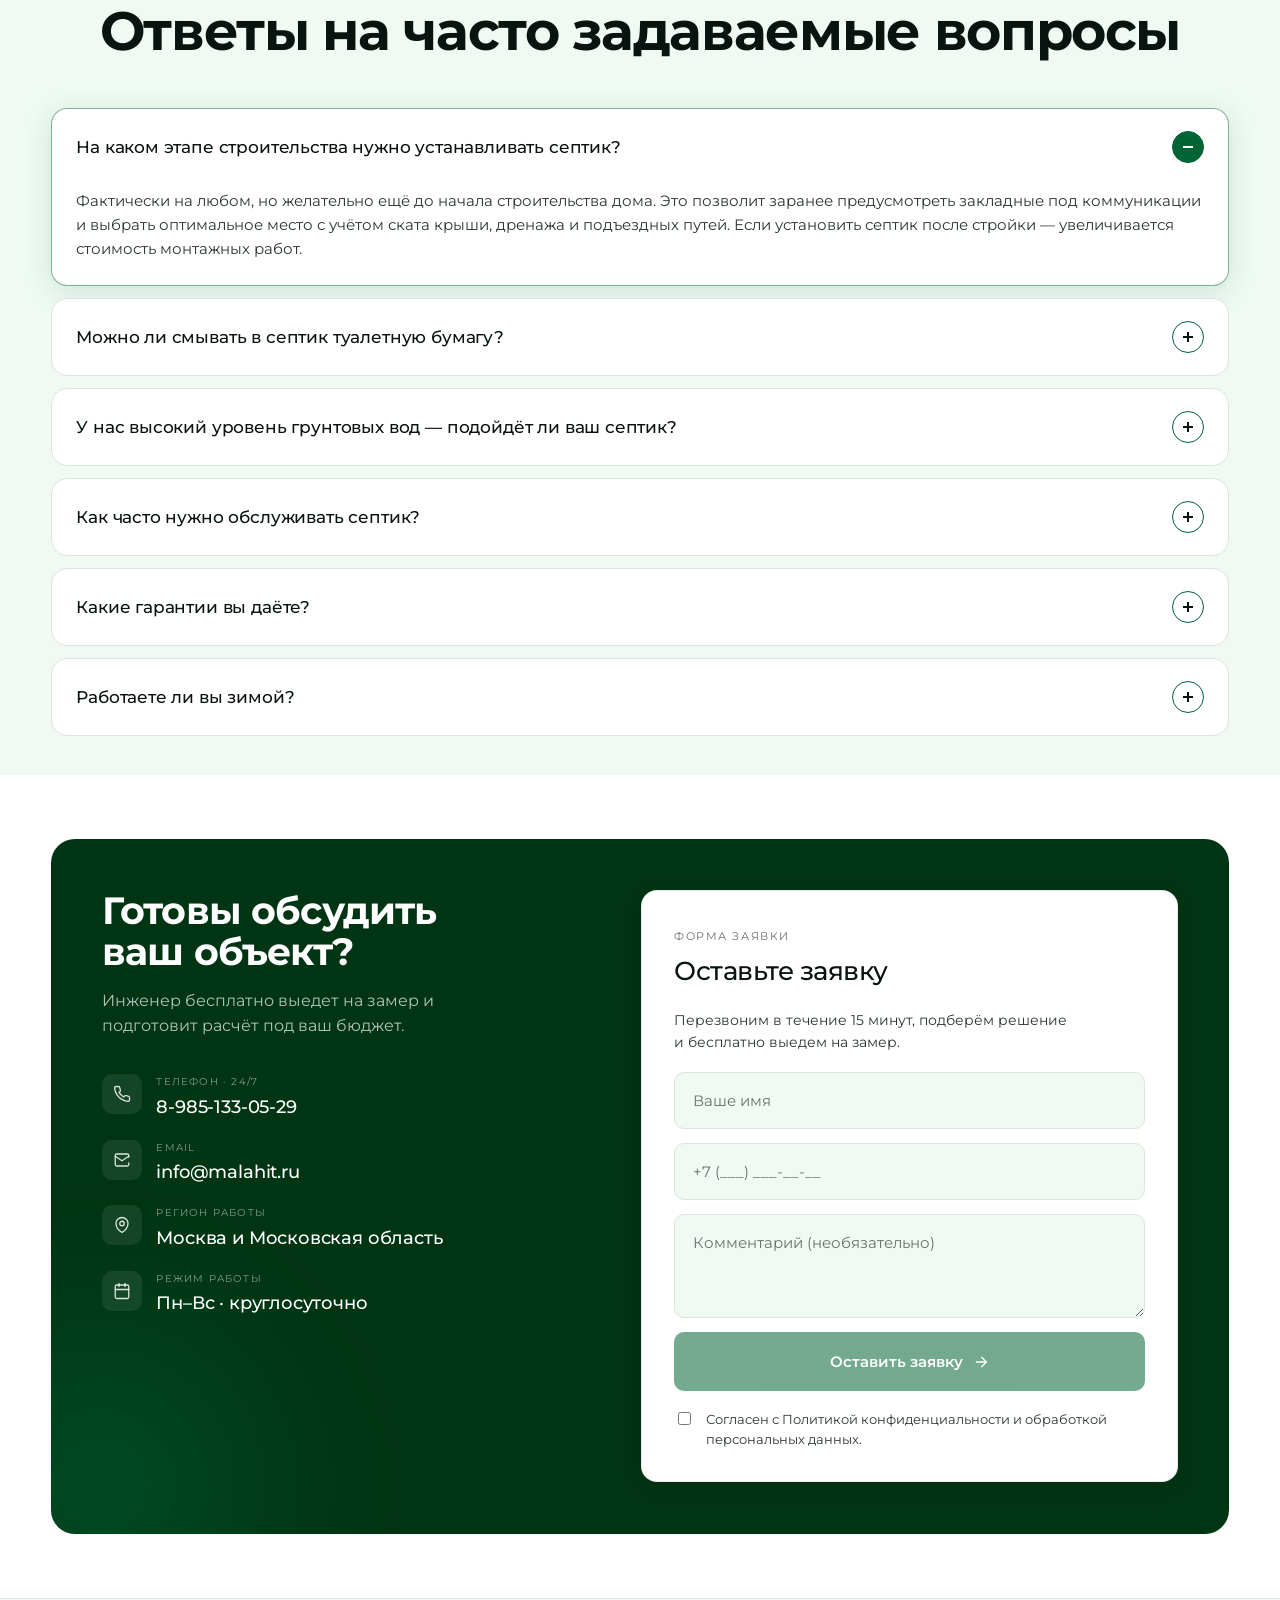
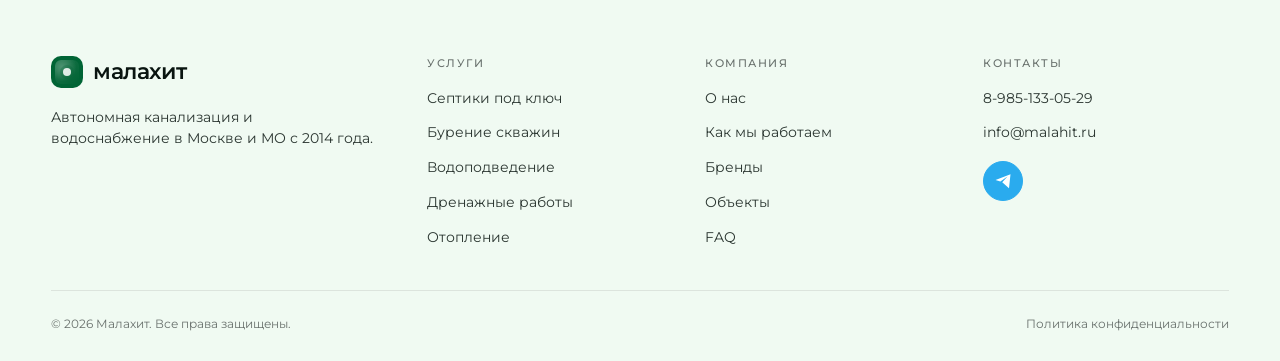
==== commit ad064bcf: "Add files via upload" ====
--- a/index.html
+++ b/index.html
@@ -3,7 +3,7 @@
 <head>
   <meta charset="utf-8" />
   <meta name="viewport" content="width=device-width,initial-scale=1" />
-  <title>Малахит — Септики, бурение скважин, коммуникации</title>
+  <title>Малахит — Монтажно производственная компания</title>
   <link rel="preconnect" href="https://fonts.googleapis.com" />
   <link rel="preconnect" href="https://fonts.gstatic.com" crossorigin />
   <link href="https://fonts.googleapis.com/css2?family=Montserrat:ital,wght@0,400;0,500;0,600;0,700;1,400;1,500;1,600&display=swap" rel="stylesheet" />
@@ -30,13 +30,10 @@
       <a href="https://t.me/" target="_blank" rel="noreferrer" aria-label="Telegram" class="soc-btn">
         <svg width="18" height="18" viewBox="0 0 24 24" fill="currentColor"><path d="M22 3 2 10.5l6.5 2.2L18 6 11 13.5l9 8L22 3Z"/></svg>
       </a>
-      <a href="https://wa.me/" target="_blank" rel="noreferrer" aria-label="WhatsApp" class="soc-btn">
-        <svg width="18" height="18" viewBox="0 0 24 24" fill="currentColor"><path d="M12 2a10 10 0 0 0-8.5 15.2L2 22l4.9-1.4A10 10 0 1 0 12 2Zm5.3 14.1c-.2.6-1.3 1.2-1.8 1.2-.5 0-1.1.1-3.6-1-2.6-1.1-4.2-3.8-4.4-3.9-.1-.2-1-1.3-1-2.5s.6-1.8.9-2c.2-.2.5-.3.7-.3h.5c.2 0 .4 0 .6.4l.8 2c.1.2.1.4 0 .6l-.4.4-.3.3c-.1.2-.3.3-.1.6.1.3.7 1.1 1.5 1.8 1 .9 1.8 1.2 2.1 1.3.3.1.5.1.6 0 .2-.2.7-.8.9-1 .2-.3.3-.2.6-.1.3.1 1.8.9 2.1 1 .3.2.5.2.6.4.1.2.1 1-.1 1.7Z"/></svg>
-      </a>
-    </div>
-    <a href="tel:+74951234567" class="nav-phone">
+    </div>
+    <a href="tel:+79851330529" class="nav-phone">
       <small>Звонок бесплатный</small>
-      +7 (495) 123-45-67
+      8-985-133-05-29
     </a>
     <button class="btn btn-accent" style="height:44px;padding:0 20px;font-size:14px" data-scroll="contact">
       Заявка
@@ -266,22 +263,10 @@
 <section id="services">
   <div class="container">
     <div class="sec-head reveal">
-      <div style="width:100%;display:flex;align-items:center;justify-content:space-between;gap:16px">
-        <h2 class="h-1">Услуги</h2>
-        <div class="brand-controls" style="flex-shrink:0">
-            <button class="brand-arrow" id="svcPrev" aria-label="Назад">
-              <svg width="16" height="16" viewBox="0 0 24 24" fill="none" stroke="currentColor" stroke-width="2" stroke-linecap="round" stroke-linejoin="round"><path d="m15 18-6-6 6-6"/></svg>
-            </button>
-            <button class="brand-arrow active" id="svcNext" aria-label="Вперёд">
-              <svg width="16" height="16" viewBox="0 0 24 24" fill="none" stroke="currentColor" stroke-width="2" stroke-linecap="round" stroke-linejoin="round"><path d="m9 18 6-6-6-6"/></svg>
-            </button>
-        </div>
-      </div>
-    </div>
-    <div class="brand-track-wrap">
-      <div class="brand-track svc-track" id="svcTrack">
-        <!-- 15 cards (5 × 3) rendered by JS -->
-      </div>
+      <h2 class="h-1">Услуги</h2>
+    </div>
+    <div class="svc-grid reveal-stagger" id="svcGrid">
+      <!-- rendered by JS -->
     </div>
   </div>
 </section>
@@ -401,6 +386,30 @@
   </div>
 </section>
 
+<!-- ── Our Works ── -->
+<section id="works" class="tight">
+  <div class="container">
+    <div class="sec-head reveal">
+      <div style="width:100%;display:flex;align-items:center;justify-content:space-between;gap:16px">
+        <h2 class="h-1">Наши работы</h2>
+        <div class="brand-controls" style="flex-shrink:0">
+          <button class="brand-arrow" id="worksPrev" aria-label="Назад">
+            <svg width="16" height="16" viewBox="0 0 24 24" fill="none" stroke="currentColor" stroke-width="2" stroke-linecap="round" stroke-linejoin="round"><path d="m15 18-6-6 6-6"/></svg>
+          </button>
+          <button class="brand-arrow active" id="worksNext" aria-label="Вперёд">
+            <svg width="16" height="16" viewBox="0 0 24 24" fill="none" stroke="currentColor" stroke-width="2" stroke-linecap="round" stroke-linejoin="round"><path d="m9 18 6-6-6-6"/></svg>
+          </button>
+        </div>
+      </div>
+    </div>
+    <div class="brand-track-wrap">
+      <div class="brand-track" id="worksTrack">
+        <!-- rendered by JS -->
+      </div>
+    </div>
+  </div>
+</section>
+
 <!-- ── FAQ ── -->
 <section id="faq" class="tight">
   <div class="container">
@@ -446,7 +455,7 @@
         <div class="contact-info">
           <div class="contact-info-item">
             <span class="ico"><svg width="18" height="18" viewBox="0 0 24 24" fill="none" stroke="currentColor" stroke-width="1.7" stroke-linecap="round" stroke-linejoin="round"><path d="M22 16.92v3a2 2 0 0 1-2.18 2 19.79 19.79 0 0 1-8.63-3.07 19.5 19.5 0 0 1-6-6A19.79 19.79 0 0 1 2.12 4.18 2 2 0 0 1 4.11 2h3a2 2 0 0 1 2 1.72c.13.96.37 1.9.72 2.81a2 2 0 0 1-.45 2.11L8.09 9.91a16 16 0 0 0 6 6l1.27-1.27a2 2 0 0 1 2.11-.45c.91.35 1.85.59 2.81.72A2 2 0 0 1 22 16.92Z"/></svg></span>
-            <a href="tel:+74951234567" style="text-decoration:none;color:inherit"><small>Телефон · 24/7</small><b>+7 (495) 123-45-67</b></a>
+            <a href="tel:+79851330529" style="text-decoration:none;color:inherit"><small>Телефон · 24/7</small><b>8-985-133-05-29</b></a>
           </div>
           <div class="contact-info-item">
             <span class="ico"><svg width="18" height="18" viewBox="0 0 24 24" fill="none" stroke="currentColor" stroke-width="1.7" stroke-linecap="round" stroke-linejoin="round"><path d="M21 8V6a2 2 0 0 0-2-2H5a2 2 0 0 0-2 2v12c0 1.1.9 2 2 2h14a2 2 0 0 0 2-2v-2"/><path d="m3 7 9 6 9-6"/></svg></span>
@@ -506,22 +515,19 @@
       <div>
         <h5>Контакты</h5>
         <ul>
-          <li><a href="tel:+74951234567">+7 (495) 123-45-67</a></li>
+          <li><a href="tel:+79851330529">8-985-133-05-29</a></li>
           <li><a href="mailto:info@malahit.ru">info@malahit.ru</a></li>
         </ul>
         <div class="footer-social">
           <a href="https://t.me/" target="_blank" rel="noreferrer" aria-label="Telegram" class="soc-btn">
             <svg width="18" height="18" viewBox="0 0 24 24" fill="currentColor"><path d="M22 3 2 10.5l6.5 2.2L18 6 11 13.5l9 8L22 3Z"/></svg>
           </a>
-          <a href="https://wa.me/" target="_blank" rel="noreferrer" aria-label="WhatsApp" class="soc-btn">
-            <svg width="18" height="18" viewBox="0 0 24 24" fill="currentColor"><path d="M12 2a10 10 0 0 0-8.5 15.2L2 22l4.9-1.4A10 10 0 1 0 12 2Zm5.3 14.1c-.2.6-1.3 1.2-1.8 1.2-.5 0-1.1.1-3.6-1-2.6-1.1-4.2-3.8-4.4-3.9-.1-.2-1-1.3-1-2.5s.6-1.8.9-2c.2-.2.5-.3.7-.3h.5c.2 0 .4 0 .6.4l.8 2c.1.2.1.4 0 .6l-.4.4-.3.3c-.1.2-.3.3-.1.6.1.3.7 1.1 1.5 1.8 1 .9 1.8 1.2 2.1 1.3.3.1.5.1.6 0 .2-.2.7-.8.9-1 .2-.3.3-.2.6-.1.3.1 1.8.9 2.1 1 .3.2.5.2.6.4.1.2.1 1-.1 1.7Z"/></svg>
-          </a>
         </div>
       </div>
     </div>
     <div class="footer-bot">
       <span>© 2026 Малахит. Все права защищены.</span>
-      <span>Политика конфиденциальности · Договор оферты</span>
+      <a href="privacy.html">Политика конфиденциальности</a>
     </div>
   </div>
 </footer>
@@ -536,6 +542,17 @@
   </div>
 </div>
 
+<!-- ── Cookie banner ── -->
+<div class="cookie-banner" id="cookieBanner" hidden>
+  <div class="cookie-banner-inner">
+    <p>Мы используем файлы cookie для корректной работы сайта и анализа трафика. Продолжая использовать сайт, вы соглашаетесь на обработку персональных данных согласно <a href="privacy.html">Политике конфиденциальности</a>.</p>
+    <div class="cookie-actions">
+      <button class="btn btn-accent cookie-accept" id="cookieAccept">Принять</button>
+      <button class="cookie-decline" id="cookieDecline">Только необходимые</button>
+    </div>
+  </div>
+</div>
+
 <script src="js/main.js"></script>
 </body>
 </html>
--- a/css/style.css
+++ b/css/style.css
@@ -1373,6 +1373,20 @@
 }
 
 /* ── Services ── */
+.svc-grid {
+  display: grid;
+  grid-template-columns: repeat(3, 1fr);
+  gap: 18px;
+}
+
+@media (max-width: 900px) {
+  .svc-grid { grid-template-columns: repeat(2, 1fr); }
+}
+
+@media (max-width: 560px) {
+  .svc-grid { grid-template-columns: 1fr; }
+}
+
 .svc-card {
   background: var(--surface);
   border: 1px solid oklch(0.44 0.115 155 / .18);
@@ -1889,19 +1903,20 @@
 }
 
 .brand-img {
-  aspect-ratio: 4 / 3;
+  aspect-ratio: 1 / 1;
   background: var(--bg-2);
   position: relative;
   overflow: hidden;
   display: block;
+  padding: 16px;
 }
 
 .brand-img img {
   position: absolute;
-  inset: 0;
-  width: 100%;
-  height: 100%;
-  object-fit: cover;
+  inset: 16px;
+  width: calc(100% - 32px);
+  height: calc(100% - 32px);
+  object-fit: contain;
   transition: transform var(--dur-slow) var(--ease);
 }
 
@@ -1937,7 +1952,7 @@
 }
 
 .brand-card h3 {
-  font-size: 19px;
+  font-size: 15px;
   margin: 0;
 }
 
@@ -2081,6 +2096,51 @@
   font-size: 13px;
   color: rgba(255,255,255,.8);
   margin: 0;
+}
+
+/* ── Our Works ── */
+.work-card {
+  background: var(--surface);
+  border: 1px solid oklch(0.44 0.115 155 / .18);
+  border-radius: var(--radius);
+  overflow: hidden;
+  display: flex;
+  flex-direction: column;
+  transition: transform var(--dur) var(--ease), box-shadow var(--dur), border-color var(--dur);
+}
+
+.work-card:hover {
+  transform: translateY(-4px);
+  border-color: oklch(0.44 0.115 155 / .45);
+  box-shadow: 0 8px 32px oklch(0.44 0.115 155 / .12);
+}
+
+.work-card-img {
+  aspect-ratio: 4 / 3;
+  overflow: hidden;
+}
+
+.work-card-img img {
+  width: 100%;
+  height: 100%;
+  object-fit: cover;
+  display: block;
+  transition: transform var(--dur-slow) var(--ease);
+}
+
+.work-card:hover .work-card-img img {
+  transform: scale(1.05);
+}
+
+.work-card-body {
+  padding: 14px 16px;
+}
+
+.work-card-body p {
+  margin: 0;
+  font-size: 14px;
+  font-weight: 500;
+  color: var(--ink);
 }
 
 /* ── FAQ ── */
@@ -2473,3 +2533,155 @@
     transform: none;
   }
 }
+
+/* ── Policy page ── */
+.policy-article {
+  max-width: 780px;
+  margin: 0 auto 60px;
+  padding: clamp(90px, 9vw, 110px) 16px 0;
+}
+
+.policy-article h1 {
+  font-size: clamp(24px, 3vw, 34px);
+  margin-bottom: 6px;
+}
+
+.policy-updated {
+  color: var(--muted);
+  font-size: 13px;
+  font-family: var(--font-mono);
+  margin-bottom: 20px;
+}
+
+.policy-article section {
+  padding: 0;
+  margin-bottom: 20px;
+}
+
+.policy-article h2 {
+  font-size: 20px;
+  font-weight: 700;
+  color: var(--ink);
+  margin-bottom: 14px;
+  padding-bottom: 10px;
+  border-bottom: 2px solid oklch(0.44 0.115 155 / .18);
+}
+
+.policy-article h3 {
+  font-size: 15px;
+  font-weight: 600;
+  color: var(--ink);
+  margin: 20px 0 10px;
+}
+
+.policy-article p {
+  color: var(--ink-2);
+  line-height: 1.75;
+  margin-bottom: 12px;
+}
+
+.policy-article ul {
+  padding-left: 0;
+  list-style: none;
+  display: flex;
+  flex-direction: column;
+  gap: 8px;
+  margin-bottom: 14px;
+}
+
+.policy-article ul li {
+  position: relative;
+  padding-left: 20px;
+  color: var(--ink-2);
+  line-height: 1.7;
+  font-size: 15px;
+}
+
+.policy-article ul li::before {
+  content: '';
+  position: absolute;
+  left: 0;
+  top: 10px;
+  width: 6px;
+  height: 6px;
+  border-radius: 50%;
+  background: var(--primary);
+}
+
+/* ── Cookie banner ── */
+.cookie-banner {
+  position: fixed;
+  bottom: 24px;
+  left: 50%;
+  transform: translateX(-50%);
+  width: min(1280px, calc(100vw - 48px));
+  background: var(--surface);
+  border: 1px solid oklch(0.44 0.115 155 / .22);
+  border-radius: 16px;
+  box-shadow: 0 8px 40px oklch(0 0 0 / .14);
+  padding: 20px 24px;
+  z-index: 9999;
+  animation: cookie-in .3s var(--ease) both;
+}
+
+@keyframes cookie-in {
+  from { opacity: 0; transform: translateX(-50%) translateY(12px); }
+  to   { opacity: 1; transform: translateX(-50%) translateY(0); }
+}
+
+.cookie-banner[hidden] {
+  display: none;
+}
+
+.cookie-banner-inner {
+  display: flex;
+  align-items: center;
+  gap: 24px;
+}
+
+.cookie-banner-inner p {
+  flex: 1;
+  margin: 0;
+  font-size: 13px;
+  color: var(--ink-2);
+  line-height: 1.6;
+}
+
+.cookie-banner-inner p a {
+  color: var(--primary);
+  text-decoration: underline;
+}
+
+.cookie-actions {
+  display: flex;
+  gap: 10px;
+  align-items: center;
+  flex-shrink: 0;
+}
+
+.cookie-actions .btn-accent,
+.cookie-decline {
+  min-width: 160px;
+  height: 42px;
+  padding: 0 16px;
+  font-size: 13px;
+  font-weight: 600;
+  border-radius: 999px;
+  white-space: nowrap;
+  display: inline-flex;
+  align-items: center;
+  justify-content: center;
+  cursor: pointer;
+}
+
+.cookie-decline {
+  background: none;
+  border: 1px solid var(--line);
+  color: var(--ink-2);
+  transition: border-color var(--dur-fast), color var(--dur-fast);
+}
+
+.cookie-decline:hover {
+  border-color: var(--primary);
+  color: var(--primary);
+}
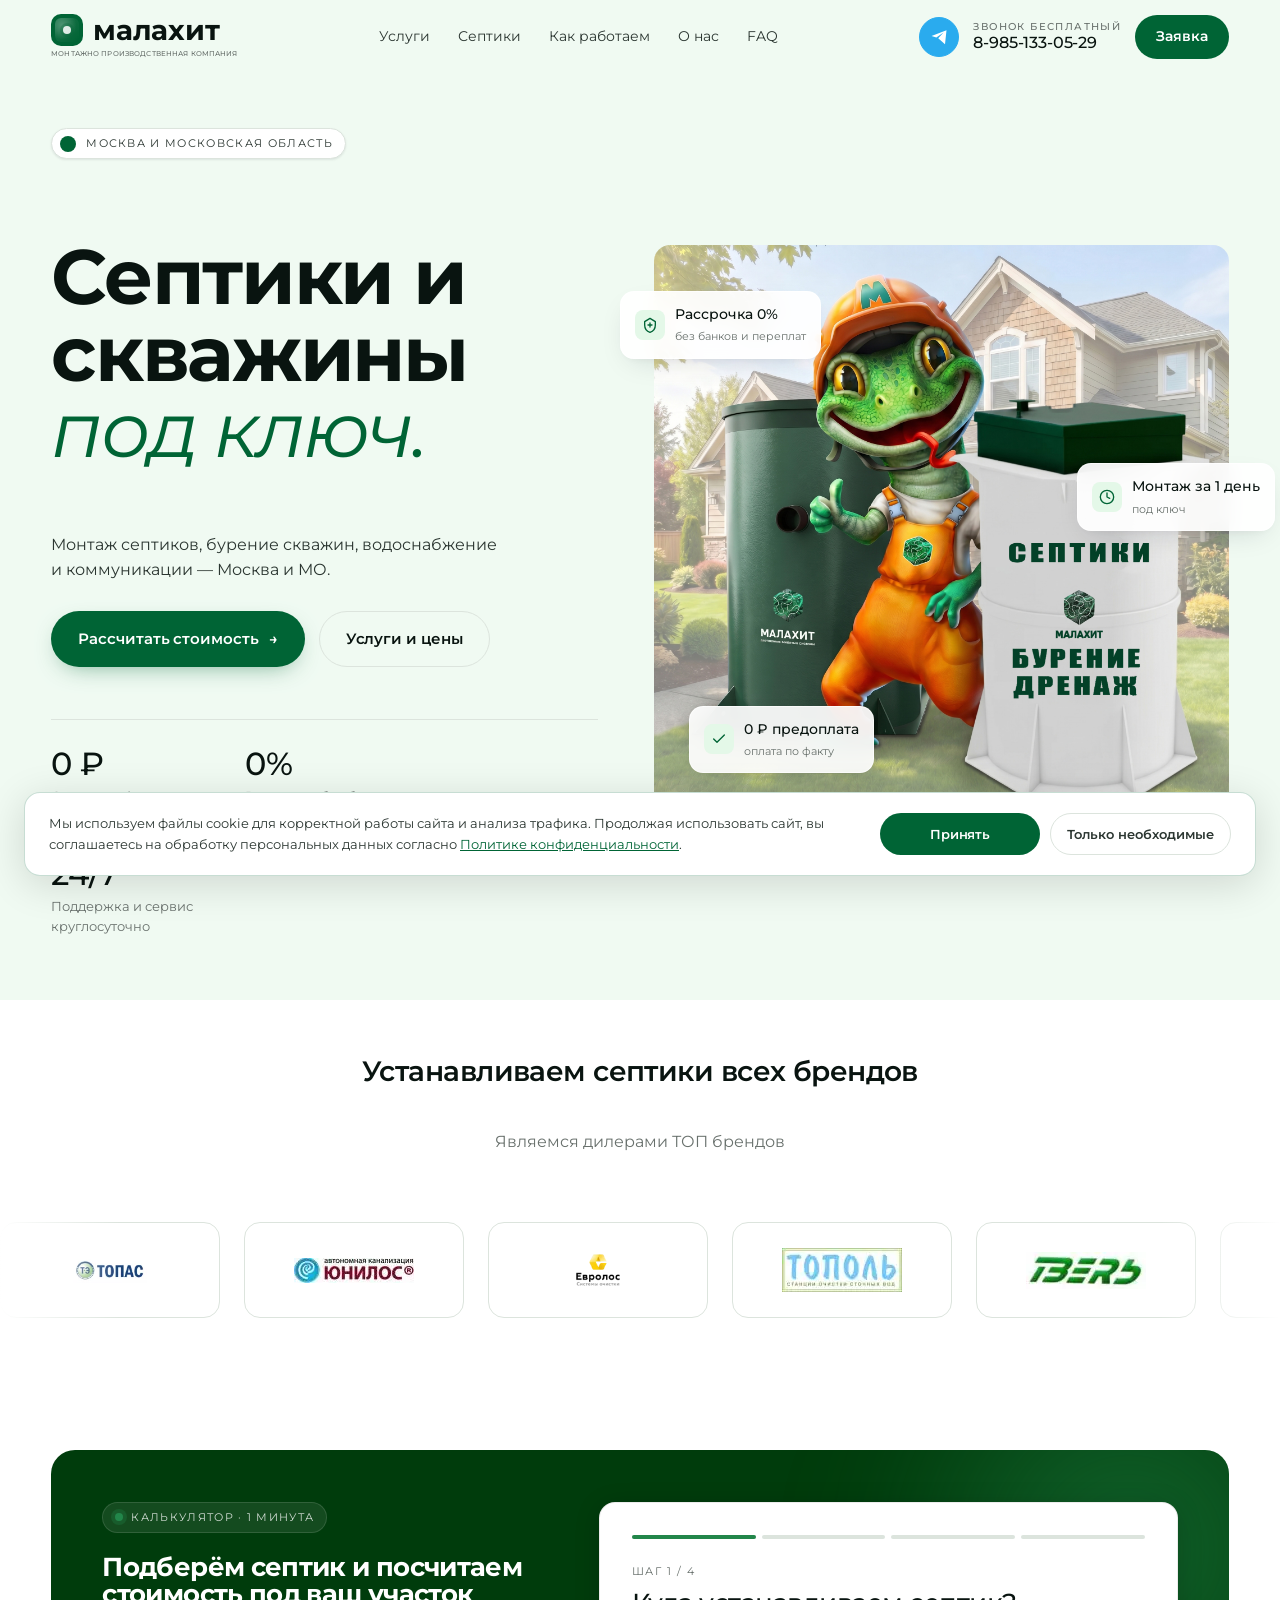
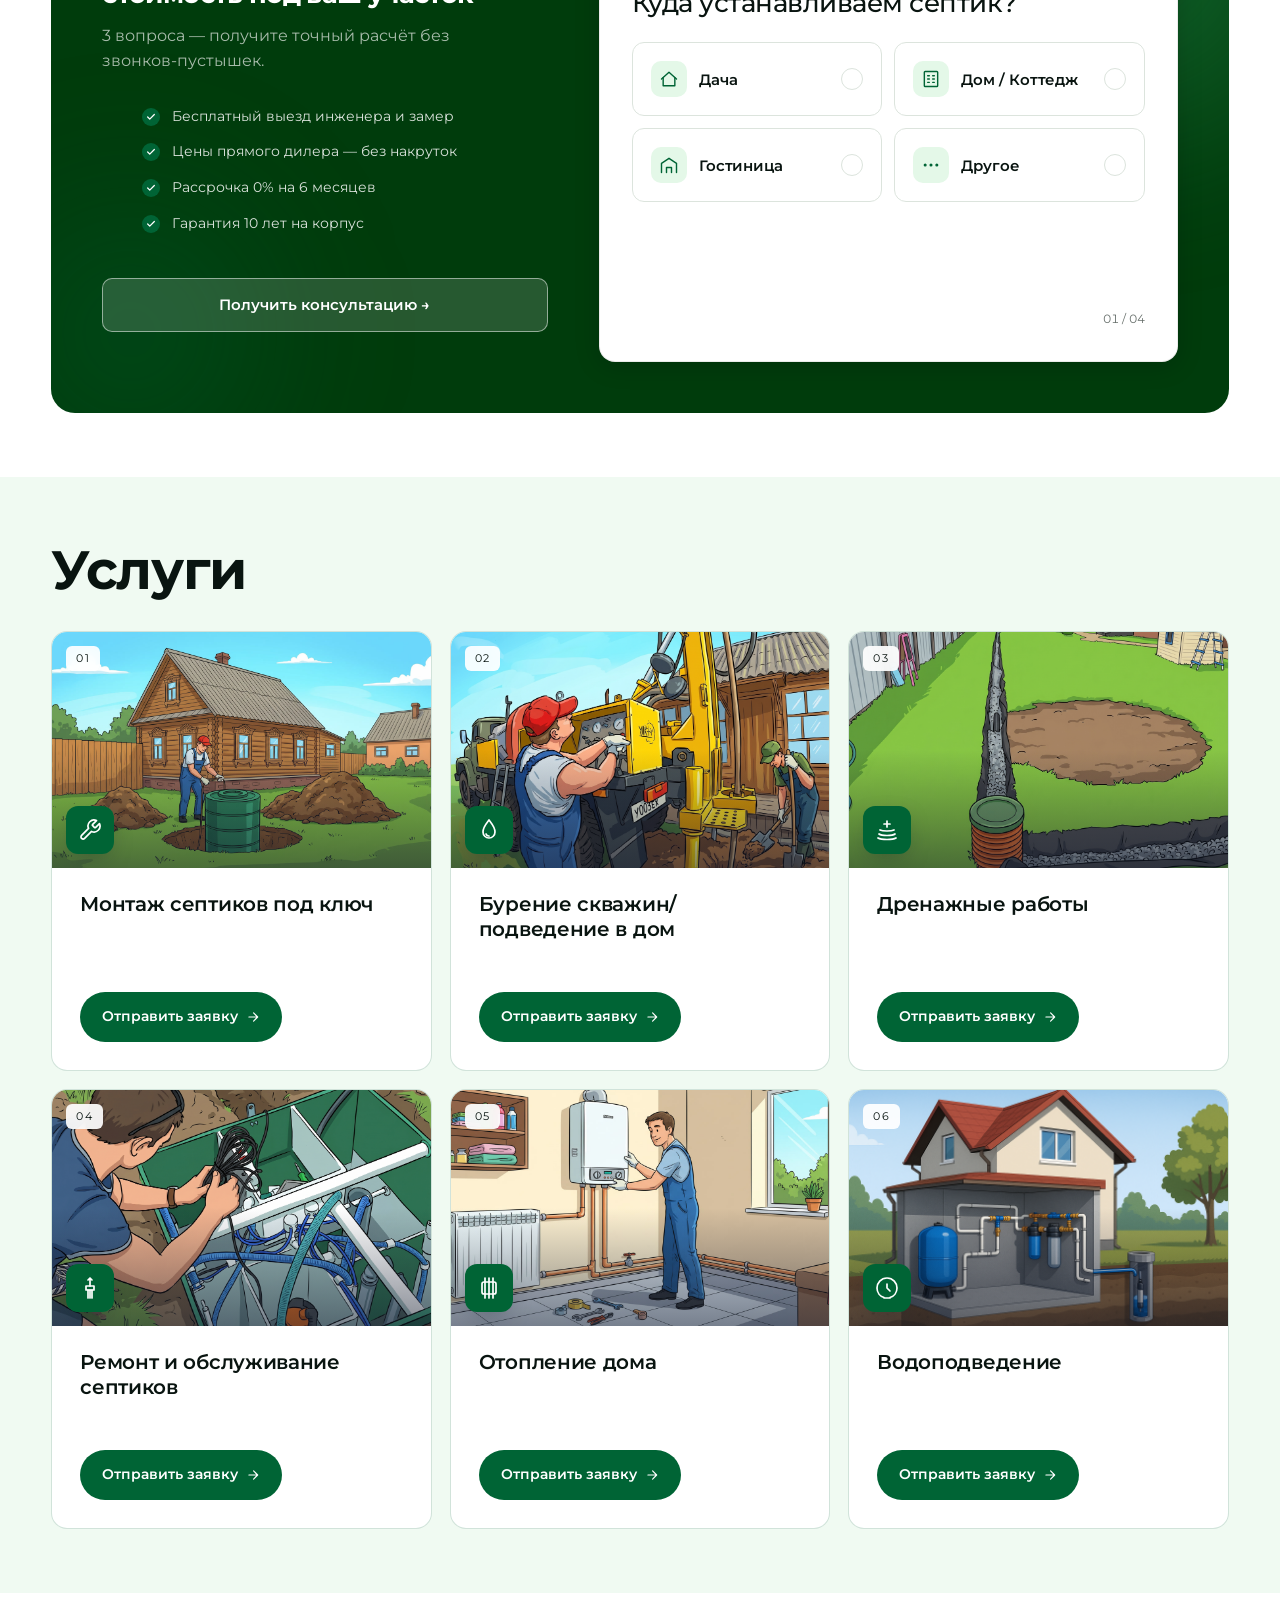
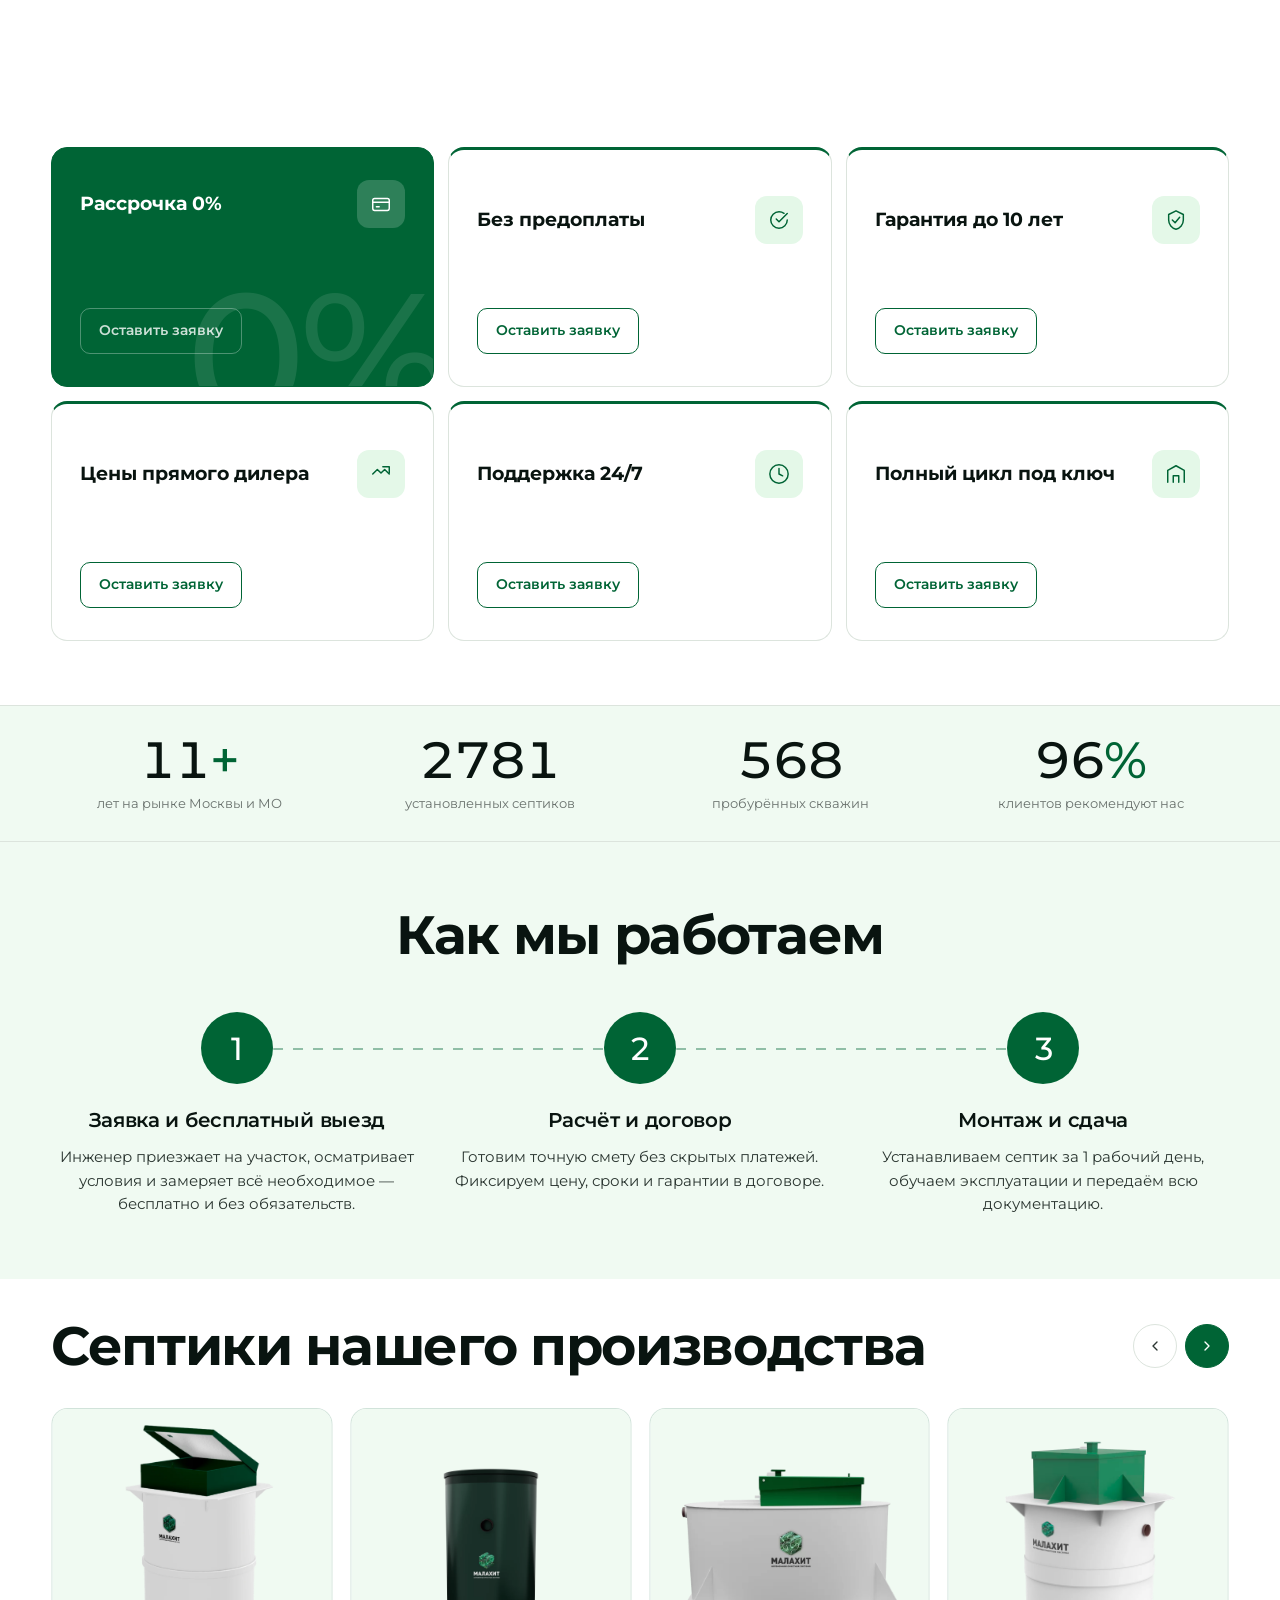
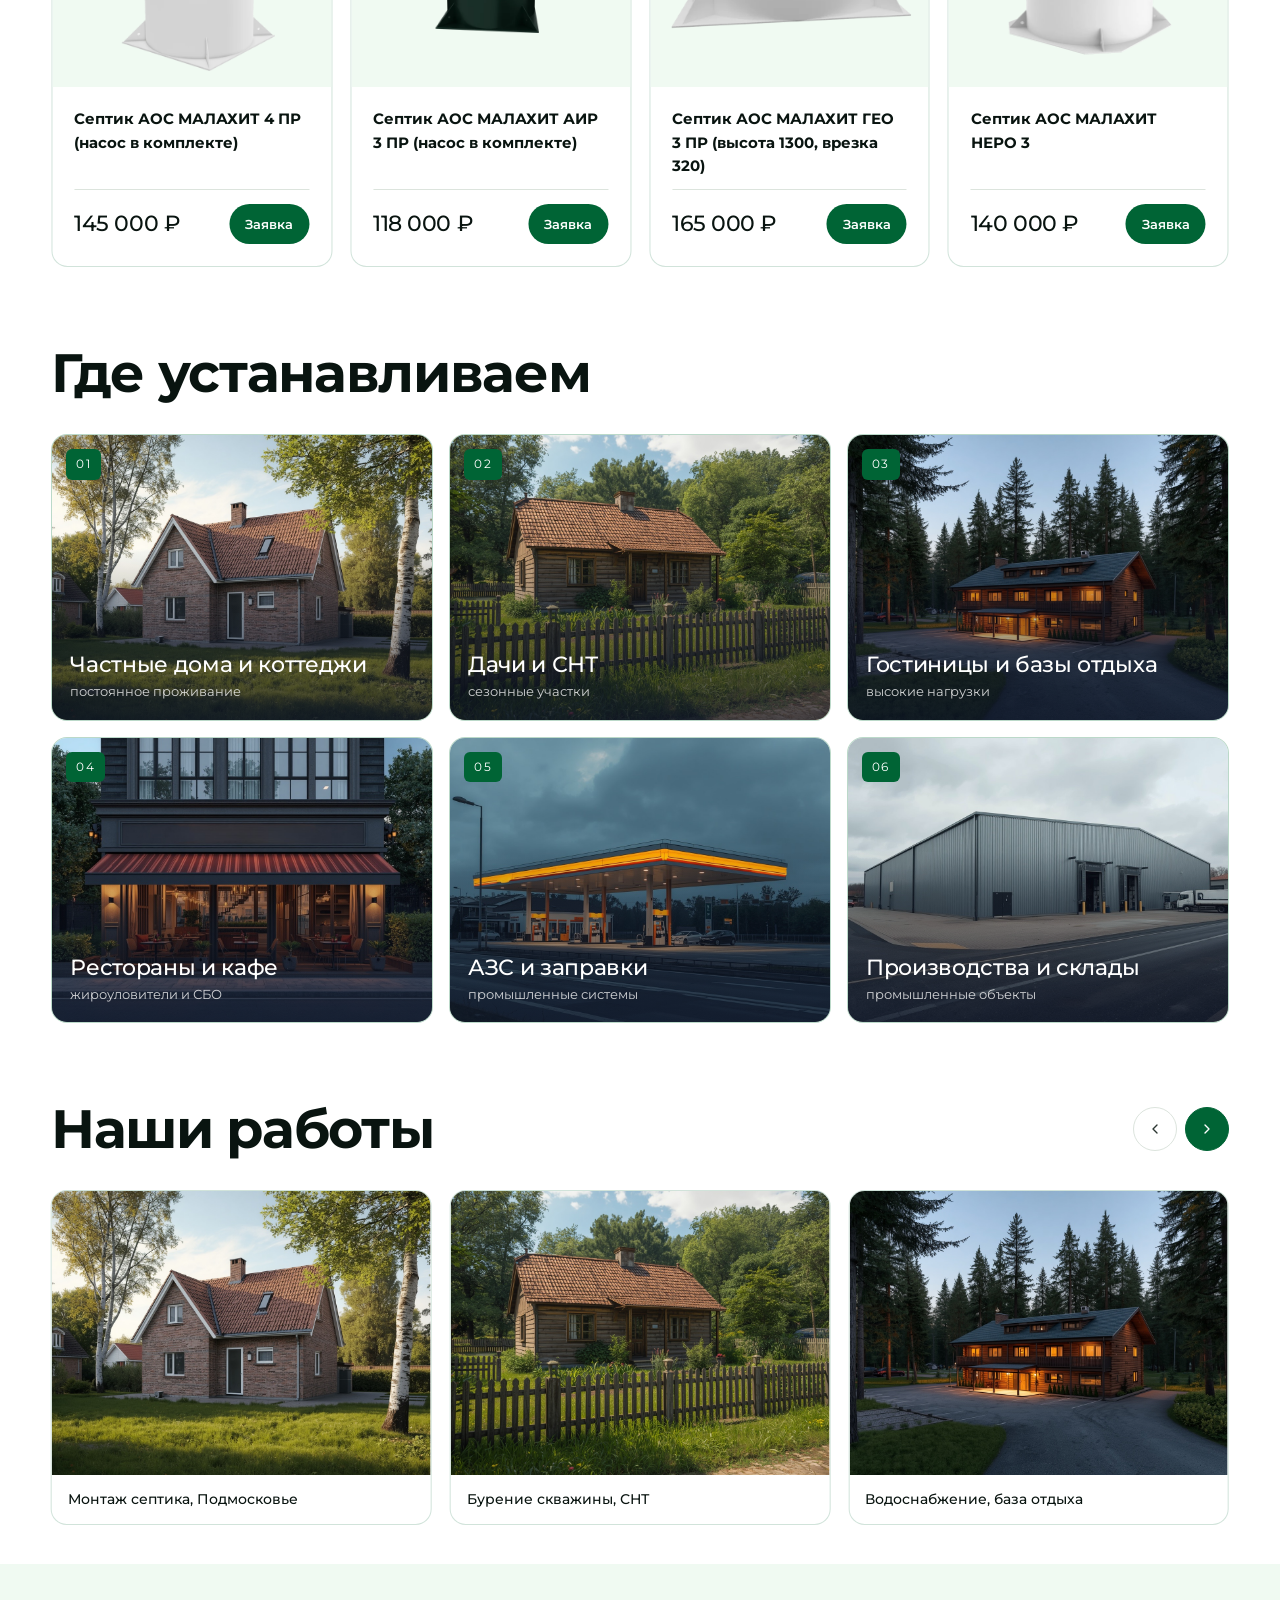
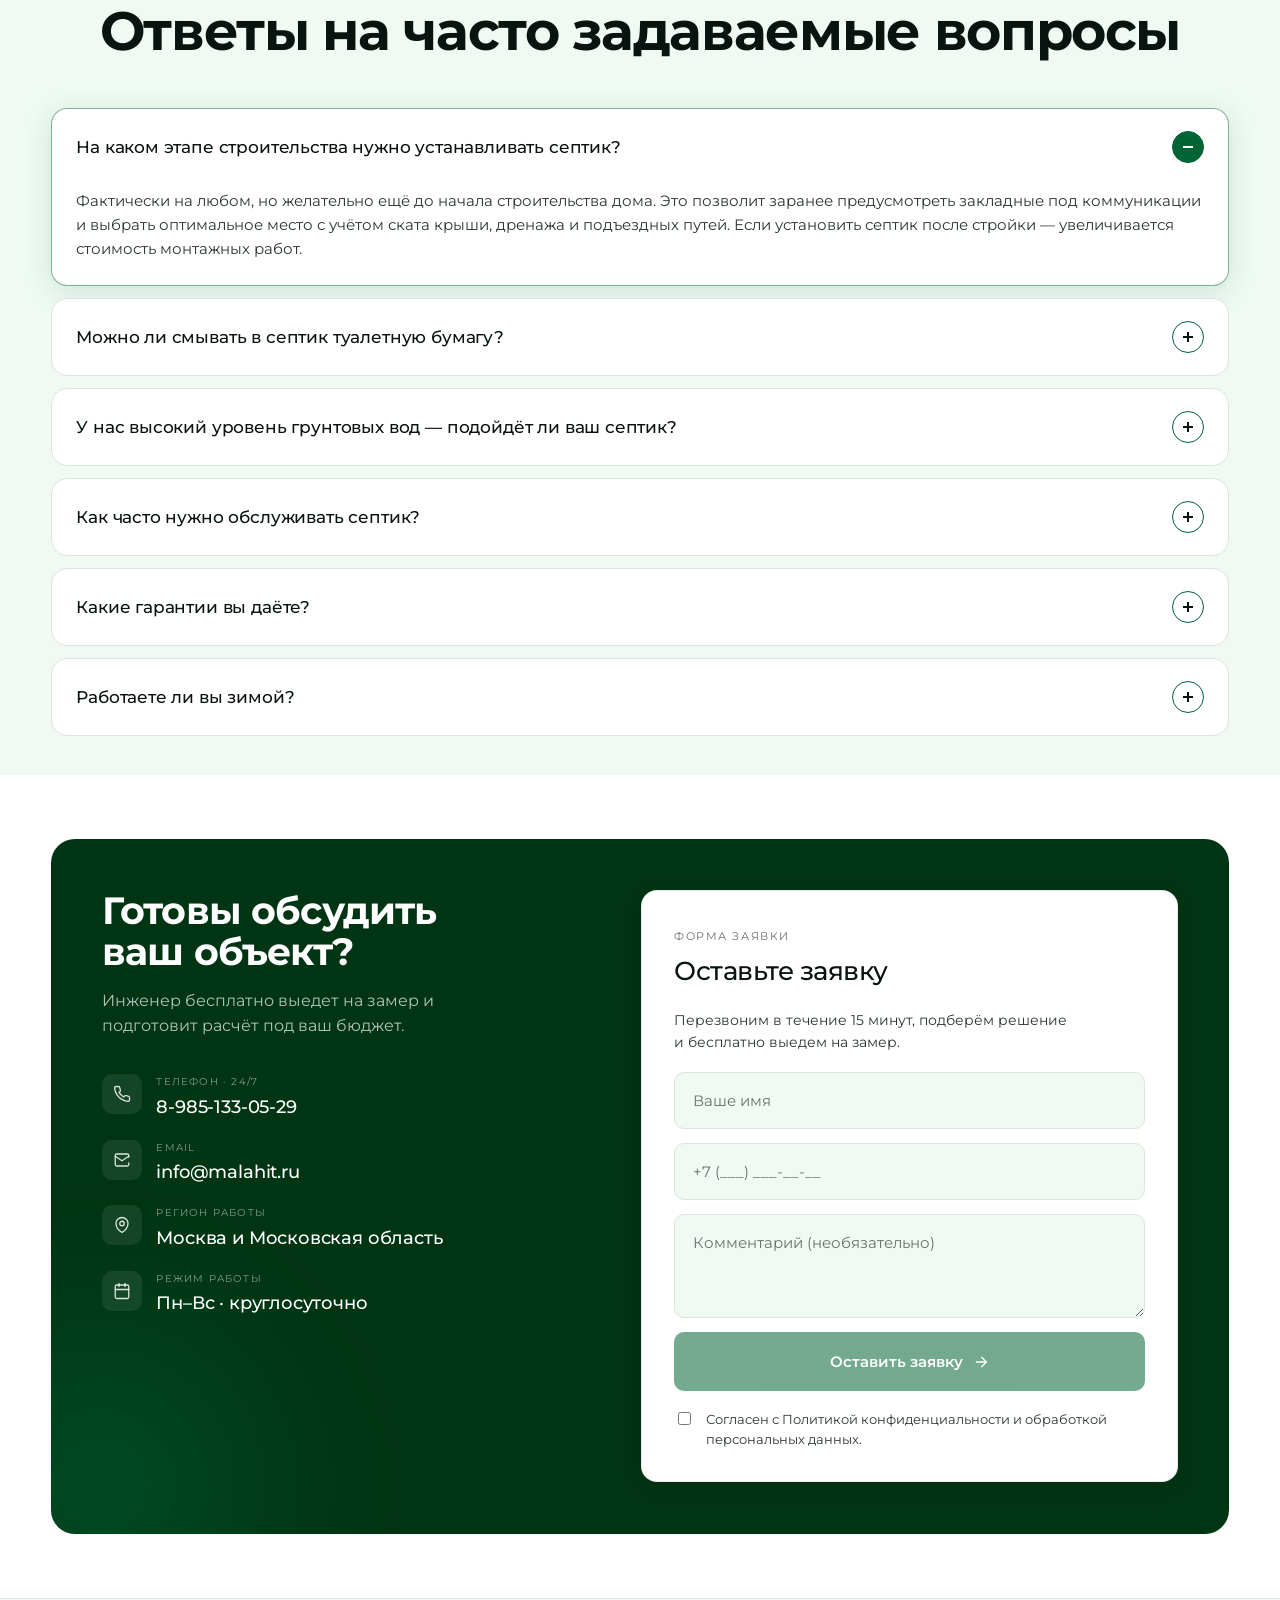
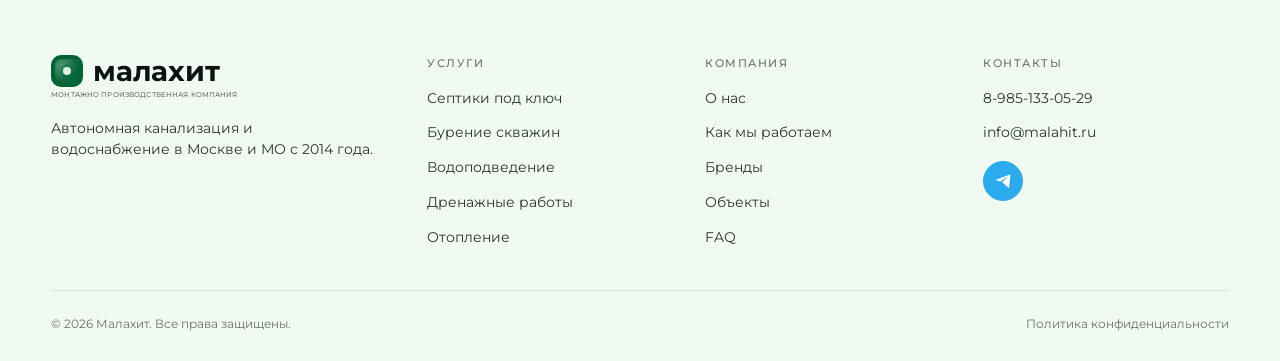
==== commit c00a4df1: "Add files via upload" ====
--- a/index.html
+++ b/index.html
@@ -1,558 +1,564 @@
-﻿<!DOCTYPE html>
-<html lang="ru">
-<head>
-  <meta charset="utf-8" />
-  <meta name="viewport" content="width=device-width,initial-scale=1" />
-  <title>Малахит — Монтажно производственная компания</title>
-  <link rel="preconnect" href="https://fonts.googleapis.com" />
-  <link rel="preconnect" href="https://fonts.gstatic.com" crossorigin />
-  <link href="https://fonts.googleapis.com/css2?family=Montserrat:ital,wght@0,400;0,500;0,600;0,700;1,400;1,500;1,600&display=swap" rel="stylesheet" />
-  <link rel="stylesheet" href="css/style.css" />
-</head>
-<body>
-
-<header class="site-header">
-<!-- ── Nav ── -->
-<nav class="nav" id="mainNav">
-  <a href="#top" class="logo" data-scroll="top">
-    <span class="logo-mark"></span>
-    малахит
-  </a>
-  <div class="nav-links">
-    <a href="#services" data-scroll="services">Услуги</a>
-    <a href="#brands" data-scroll="brands">Септики</a>
-    <a href="#process" data-scroll="process">Как работаем</a>
-    <a href="#why" data-scroll="why">О нас</a>
-    <a href="#faq" data-scroll="faq">FAQ</a>
-  </div>
-  <div class="nav-cta">
-    <div class="nav-social">
-      <a href="https://t.me/" target="_blank" rel="noreferrer" aria-label="Telegram" class="soc-btn">
-        <svg width="18" height="18" viewBox="0 0 24 24" fill="currentColor"><path d="M22 3 2 10.5l6.5 2.2L18 6 11 13.5l9 8L22 3Z"/></svg>
-      </a>
-    </div>
-    <a href="tel:+79851330529" class="nav-phone">
-      <small>Звонок бесплатный</small>
-      8-985-133-05-29
-    </a>
-    <button class="btn btn-accent" style="height:44px;padding:0 20px;font-size:14px" data-scroll="contact">
-      Заявка
-    </button>
-  </div>
-</nav>
-</header>
-
-<main id="main" class="site-main">
-<div id="top"></div>
-
-<!-- ── Hero ── -->
-<section class="hero">
-  <div class="container hero-grid">
-    <div class="hero-text">
-      <span class="hero-eyebrow">
-        <span class="dot"></span>
-        Москва и Московская область
-      </span>
-      <h1 class="h-display">
-        Септики и скважины <span class="accent">под&nbsp;ключ.</span>
-      </h1>
-      <p class="lead">
-        Монтаж септиков, бурение скважин, водоснабжение и&nbsp;коммуникации — Москва и&nbsp;МО.
-      </p>
-      <div class="hero-cta">
-        <button class="btn btn-primary" data-scroll="calc">
-          Рассчитать стоимость
-          <span class="arrow">→</span>
-        </button>
-        <button class="btn btn-ghost" data-scroll="services">
-          Услуги и цены
-        </button>
-      </div>
-      <div class="hero-meta">
-        <div>
-          <div class="num">0 ₽</div>
-          <div class="lab">Оплата по факту монтажа</div>
-        </div>
-        <div>
-          <div class="num">0%</div>
-          <div class="lab">Рассрочка без банков и переплат</div>
-        </div>
-        <div>
-          <div class="num">24/7</div>
-          <div class="lab">Поддержка и сервис круглосуточно</div>
-        </div>
-      </div>
-    </div>
-
-    <!-- Hero Visual -->
-    <div class="hero-visual showcase" id="heroVisual" aria-hidden="true">
-      <div class="hero-visual-clip">
-        <img src="img/hero-img.jpg" alt="Малахит — септики и скважины" class="hero-img" />
-      </div>
-
-            <!-- Float cards -->
-      <div class="float-card fc-1">
-        <div class="ico">
-          <svg width="16" height="16" viewBox="0 0 24 24" fill="none" stroke="currentColor" stroke-width="2" stroke-linecap="round" stroke-linejoin="round"><path d="M12 2 4 7v5c0 5.5 3.5 9.7 8 11 4.5-1.3 8-5.5 8-11V7l-8-5Z"/><path d="M9 12h6M12 9v6"/></svg>
-        </div>
-        <div>
-          <b>Рассрочка 0%</b>
-          <small>без банков и переплат</small>
-        </div>
-      </div>
-      <div class="float-card fc-2">
-        <div class="ico">
-          <svg width="16" height="16" viewBox="0 0 24 24" fill="none" stroke="currentColor" stroke-width="2" stroke-linecap="round" stroke-linejoin="round"><circle cx="12" cy="12" r="10"/><path d="M12 6v6l4 2"/></svg>
-        </div>
-        <div>
-          <b>Монтаж за 1 день</b>
-          <small>под ключ</small>
-        </div>
-      </div>
-      <div class="float-card fc-3">
-        <div class="ico">
-          <svg width="16" height="16" viewBox="0 0 24 24" fill="none" stroke="currentColor" stroke-width="2" stroke-linecap="round" stroke-linejoin="round"><path d="M20 6 9 17l-5-5"/></svg>
-        </div>
-        <div>
-          <b>0 ₽ предоплата</b>
-          <small>оплата по факту</small>
-        </div>
-      </div>
-    </div>
-  </div>
-</section>
-
-<!-- ── Brand Marquee ── -->
-<section class="brand-marquee-sec">
-  <div class="container">
-    <div class="sec-head reveal" style="flex-direction:column;align-items:center;text-align:center;margin-bottom:40px">
-      <h2 class="h-2">Устанавливаем септики всех брендов</h2>
-      <p style="margin-top:10px;color:var(--muted);font-size:16px">Являемся дилерами ТОП брендов</p>
-    </div>
-  </div>
-  <div class="marquee-wrap">
-    <div class="marquee-track" aria-hidden="true">
-      <div class="brand-logo-pill"><img src="img/logo/topas.png" alt="Топас" loading="lazy" /></div>
-      <div class="brand-logo-pill"><img src="img/logo/unilos.jpg" alt="Юнилос" loading="lazy" /></div>
-      <div class="brand-logo-pill"><img src="img/logo/evrolos.png" alt="Евролос" loading="lazy" /></div>
-      <div class="brand-logo-pill"><img src="img/logo/topol.jpg" alt="Тополь" loading="lazy" /></div>
-      <div class="brand-logo-pill"><img src="img/logo/tver.jpeg" alt="Тверь" loading="lazy" /></div>
-      <div class="brand-logo-pill"><img src="img/logo/ecogrand.png" alt="Экогранд" loading="lazy" /></div>
-      <div class="brand-logo-pill"><img src="img/logo/grinlos.png" alt="Гринлос" loading="lazy" /></div>
-      <div class="brand-logo-pill"><img src="img/logo/akvalos.png" alt="Аквалос" loading="lazy" /></div>
-      <div class="brand-logo-pill"><img src="img/logo/alta.png" alt="Альта" loading="lazy" /></div>
-      <div class="brand-logo-pill"><img src="img/logo/dks.jpeg" alt="ДКС" loading="lazy" /></div>
-      <div class="brand-logo-pill"><img src="img/logo/volgar.png" alt="Волгарь" loading="lazy" /></div>
-      <div class="brand-logo-pill"><img src="img/logo/ergobox.png" alt="Ergobox" loading="lazy" /></div>
-      <div class="brand-logo-pill"><img src="img/logo/nep.webp" alt="НЕП" loading="lazy" /></div>
-      <div class="brand-logo-pill"><img src="img/logo/ital.png" alt="Ital" loading="lazy" /></div>
-      <div class="brand-logo-pill"><img src="img/logo/kolovesl.png" alt="Колесо" loading="lazy" /></div>
-      <div class="brand-logo-pill"><img src="img/logo/topas.png" alt="Топас" loading="lazy" /></div>
-      <div class="brand-logo-pill"><img src="img/logo/unilos.jpg" alt="Юнилос" loading="lazy" /></div>
-      <div class="brand-logo-pill"><img src="img/logo/evrolos.png" alt="Евролос" loading="lazy" /></div>
-      <div class="brand-logo-pill"><img src="img/logo/topol.jpg" alt="Тополь" loading="lazy" /></div>
-      <div class="brand-logo-pill"><img src="img/logo/tver.jpeg" alt="Тверь" loading="lazy" /></div>
-      <div class="brand-logo-pill"><img src="img/logo/ecogrand.png" alt="Экогранд" loading="lazy" /></div>
-      <div class="brand-logo-pill"><img src="img/logo/grinlos.png" alt="Гринлос" loading="lazy" /></div>
-      <div class="brand-logo-pill"><img src="img/logo/akvalos.png" alt="Аквалос" loading="lazy" /></div>
-      <div class="brand-logo-pill"><img src="img/logo/alta.png" alt="Альта" loading="lazy" /></div>
-      <div class="brand-logo-pill"><img src="img/logo/dks.jpeg" alt="ДКС" loading="lazy" /></div>
-      <div class="brand-logo-pill"><img src="img/logo/volgar.png" alt="Волгарь" loading="lazy" /></div>
-      <div class="brand-logo-pill"><img src="img/logo/ergobox.png" alt="Ergobox" loading="lazy" /></div>
-      <div class="brand-logo-pill"><img src="img/logo/nep.webp" alt="НЕП" loading="lazy" /></div>
-      <div class="brand-logo-pill"><img src="img/logo/ital.png" alt="Ital" loading="lazy" /></div>
-      <div class="brand-logo-pill"><img src="img/logo/kolovesl.png" alt="Колесо" loading="lazy" /></div>
-    </div>
-  </div>
-</section>
-
-<!-- ── Calculator ── -->
-<section id="calc" class="container" style="padding-top:64px">
-  <div class="calc">
-    <div class="calc-grid">
-      <div class="calc-side">
-        <span class="badge">
-          <span class="dot"></span>
-          Калькулятор · 1 минута
-        </span>
-        <h2 class="h-1">Подберём септик и&nbsp;посчитаем стоимость&nbsp;под&nbsp;ваш&nbsp;участок</h2>
-        <p>3 вопроса — получите точный расчёт без звонков-пустышек.</p>
-        <ul class="calc-pros">
-          <li><span class="check"><svg width="10" height="10" viewBox="0 0 24 24" fill="none" stroke="currentColor" stroke-width="3" stroke-linecap="round" stroke-linejoin="round"><path d="M20 6 9 17l-5-5"/></svg></span> Бесплатный выезд инженера и замер</li>
-          <li><span class="check"><svg width="10" height="10" viewBox="0 0 24 24" fill="none" stroke="currentColor" stroke-width="3" stroke-linecap="round" stroke-linejoin="round"><path d="M20 6 9 17l-5-5"/></svg></span> Цены прямого дилера — без накруток</li>
-          <li><span class="check"><svg width="10" height="10" viewBox="0 0 24 24" fill="none" stroke="currentColor" stroke-width="3" stroke-linecap="round" stroke-linejoin="round"><path d="M20 6 9 17l-5-5"/></svg></span> Рассрочка 0% на 6 месяцев</li>
-          <li><span class="check"><svg width="10" height="10" viewBox="0 0 24 24" fill="none" stroke="currentColor" stroke-width="3" stroke-linecap="round" stroke-linejoin="round"><path d="M20 6 9 17l-5-5"/></svg></span> Гарантия 10&nbsp;лет на корпус</li>
-        </ul>
-        <button class="calc-reset-btn" data-modal="contact" style="margin-top:28px">
-          Получить консультацию →
-        </button>
-      </div>
-      <!-- Calculator card is populated by JS -->
-      <div class="calc-card" id="calcCard"></div>
-    </div>
-  </div>
-</section>
-
-<!-- ── Why Us ── -->
-<section id="why">
-  <div class="container">
-    <div class="sec-head reveal">
-      <h2 class="h-1">Вы получите</h2>
-    </div>
-    <div class="why-grid reveal-stagger">
-      <article class="why-card feature">
-        <div class="why-title-row">
-          <h3>Рассрочка 0%</h3>
-          <div class="why-ico">
-            <svg width="22" height="22" viewBox="0 0 24 24" fill="none" stroke="currentColor" stroke-width="1.6" stroke-linecap="round" stroke-linejoin="round"><rect x="3" y="6" width="18" height="13" rx="2"/><path d="M3 10h18M7 15h3"/></svg>
-          </div>
-        </div>
-        <span class="big-num">0%</span>
-        <button class="why-cta" data-modal="contact">Оставить заявку</button>
-      </article>
-      <article class="why-card">
-        <div class="why-title-row">
-          <h3>Без предоплаты</h3>
-          <div class="why-ico">
-            <svg width="22" height="22" viewBox="0 0 24 24" fill="none" stroke="currentColor" stroke-width="1.6" stroke-linecap="round" stroke-linejoin="round"><path d="M21 12c0 5-4 9-9 9s-9-4-9-9 4-9 9-9c2 0 4 .6 5.5 1.7"/><path d="m9 11 3 3L21 5"/></svg>
-          </div>
-        </div>
-        <button class="why-cta" data-modal="contact">Оставить заявку</button>
-      </article>
-      <article class="why-card">
-        <div class="why-title-row">
-          <h3>Гарантия до 10 лет</h3>
-          <div class="why-ico">
-            <svg width="22" height="22" viewBox="0 0 24 24" fill="none" stroke="currentColor" stroke-width="1.6" stroke-linecap="round" stroke-linejoin="round"><path d="M12 2 4 6v6c0 5 3.5 9 8 10 4.5-1 8-5 8-10V6l-8-4Z"/><path d="m8 12 3 3 5-6"/></svg>
-          </div>
-        </div>
-        <button class="why-cta" data-modal="contact">Оставить заявку</button>
-      </article>
-      <article class="why-card">
-        <div class="why-title-row">
-          <h3>Цены прямого дилера</h3>
-          <div class="why-ico">
-            <svg width="22" height="22" viewBox="0 0 24 24" fill="none" stroke="currentColor" stroke-width="1.6" stroke-linecap="round" stroke-linejoin="round"><path d="M3 12 8 7l4 4 4-4 5 5"/><path d="M14 4h7v7"/></svg>
-          </div>
-        </div>
-        <button class="why-cta" data-modal="contact">Оставить заявку</button>
-      </article>
-      <article class="why-card">
-        <div class="why-title-row">
-          <h3>Поддержка 24/7</h3>
-          <div class="why-ico">
-            <svg width="22" height="22" viewBox="0 0 24 24" fill="none" stroke="currentColor" stroke-width="1.6" stroke-linecap="round" stroke-linejoin="round"><circle cx="12" cy="12" r="10"/><path d="M12 6v6l4 2"/></svg>
-          </div>
-        </div>
-        <button class="why-cta" data-modal="contact">Оставить заявку</button>
-      </article>
-      <article class="why-card">
-        <div class="why-title-row">
-          <h3>Полный цикл под ключ</h3>
-          <div class="why-ico">
-            <svg width="22" height="22" viewBox="0 0 24 24" fill="none" stroke="currentColor" stroke-width="1.6" stroke-linecap="round" stroke-linejoin="round"><path d="M3 21V8l9-5 9 5v13"/><path d="M9 21v-7h6v7"/></svg>
-          </div>
-        </div>
-        <button class="why-cta" data-modal="contact">Оставить заявку</button>
-      </article>
-    </div>
-  </div>
-</section>
-
-<!-- ── Services ── -->
-<section id="services">
-  <div class="container">
-    <div class="sec-head reveal">
-      <h2 class="h-1">Услуги</h2>
-    </div>
-    <div class="svc-grid reveal-stagger" id="svcGrid">
-      <!-- rendered by JS -->
-    </div>
-  </div>
-</section>
-
-<!-- ── Trust strip ── -->
-<section class="trust">
-  <div class="container">
-    <div class="trust-row reveal-stagger">
-      <div class="trust-item">
-        <div class="n"><span class="mono counter" data-to="11" data-suffix="+">0<span class="suffix" style="color:var(--primary)">+</span></span></div>
-        <div class="l">лет на рынке Москвы и МО</div>
-      </div>
-      <div class="trust-item">
-        <div class="n"><span class="mono counter" data-to="2840">0</span></div>
-        <div class="l">установленных септиков</div>
-      </div>
-      <div class="trust-item">
-        <div class="n"><span class="mono counter" data-to="580">0</span></div>
-        <div class="l">пробурённых скважин</div>
-      </div>
-      <div class="trust-item">
-        <div class="n"><span class="mono counter" data-to="98" data-suffix="%">0<span class="suffix" style="color:var(--primary)">%</span></span></div>
-        <div class="l">клиентов рекомендуют нас</div>
-      </div>
-    </div>
-  </div>
-</section>
-
-<!-- ── Process ── -->
-<section id="process" class="process">
-  <div class="container">
-    <div class="sec-head reveal" style="flex-direction:column;align-items:center;text-align:center;margin-bottom:48px">
-      <h2 class="h-1">Как мы работаем</h2>
-    </div>
-    <div class="process-rail reveal-stagger">
-      <div class="proc-step">
-        <div class="proc-num">1</div>
-        <h3 class="h-3">Заявка и бесплатный выезд</h3>
-        <p>Инженер приезжает на участок, осматривает условия и замеряет всё необходимое — бесплатно и без обязательств.</p>
-      </div>
-      <div class="proc-step">
-        <div class="proc-num">2</div>
-        <h3 class="h-3">Расчёт и договор</h3>
-        <p>Готовим точную смету без скрытых платежей. Фиксируем цену, сроки и гарантии в договоре.</p>
-      </div>
-      <div class="proc-step">
-        <div class="proc-num">3</div>
-        <h3 class="h-3">Монтаж и сдача</h3>
-        <p>Устанавливаем септик за 1 рабочий день, обучаем эксплуатации и передаём всю документацию.</p>
-      </div>
-    </div>
-  </div>
-</section>
-
-<!-- ── Brands ── -->
-<section id="brands" class="tight">
-  <div class="container">
-    <div class="sec-head reveal">
-      <div style="width:100%;display:flex;align-items:center;justify-content:space-between;gap:16px">
-        <h2 class="h-1">Септики нашего производства</h2>
-        <div class="brand-controls" style="flex-shrink:0">
-            <button class="brand-arrow" id="brandPrev" aria-label="Назад">
-              <svg width="16" height="16" viewBox="0 0 24 24" fill="none" stroke="currentColor" stroke-width="2" stroke-linecap="round" stroke-linejoin="round"><path d="m15 18-6-6 6-6"/></svg>
-            </button>
-            <button class="brand-arrow active" id="brandNext" aria-label="Вперёд">
-              <svg width="16" height="16" viewBox="0 0 24 24" fill="none" stroke="currentColor" stroke-width="2" stroke-linecap="round" stroke-linejoin="round"><path d="m9 18 6-6-6-6"/></svg>
-            </button>
-        </div>
-      </div>
-    </div>
-    <div class="brand-track-wrap">
-      <div class="brand-track" id="brandTrack">
-        <!-- 24 cards (8 × 3) rendered by JS -->
-      </div>
-    </div>
-  </div>
-</section>
-
-<!-- ── Where Install ── -->
-<section id="where" class="tight">
-  <div class="container">
-    <div class="sec-head reveal">
-      <h2 class="h-1">Где устанавливаем</h2>
-    </div>
-    <div class="where-grid reveal-stagger">
-      <article class="where-card">
-        <img class="where-img" src="img/where/1.jpg" alt="Частные дома и коттеджи" loading="lazy" />
-        <span class="num-tag">01</span>
-        <div class="meta"><h4>Частные дома и коттеджи</h4><p>постоянное проживание</p></div>
-      </article>
-      <article class="where-card">
-        <img class="where-img" src="img/where/2.jpg" alt="Дачи и СНТ" loading="lazy" />
-        <span class="num-tag">02</span>
-        <div class="meta"><h4>Дачи и СНТ</h4><p>сезонные участки</p></div>
-      </article>
-      <article class="where-card">
-        <img class="where-img" src="img/where/3.jpg" alt="Гостиницы и базы отдыха" loading="lazy" />
-        <span class="num-tag">03</span>
-        <div class="meta"><h4>Гостиницы и базы отдыха</h4><p>высокие нагрузки</p></div>
-      </article>
-      <article class="where-card">
-        <img class="where-img" src="img/where/4.jpg" alt="Рестораны и кафе" loading="lazy" />
-        <span class="num-tag">04</span>
-        <div class="meta"><h4>Рестораны и кафе</h4><p>жироуловители и СБО</p></div>
-      </article>
-      <article class="where-card">
-        <img class="where-img" src="img/where/5.jpg" alt="АЗС и заправки" loading="lazy" />
-        <span class="num-tag">05</span>
-        <div class="meta"><h4>АЗС и заправки</h4><p>промышленные системы</p></div>
-      </article>
-      <article class="where-card">
-        <img class="where-img" src="img/where/6.jpg" alt="Производства и склады" loading="lazy" />
-        <span class="num-tag">06</span>
-        <div class="meta"><h4>Производства и склады</h4><p>промышленные объекты</p></div>
-      </article>
-    </div>
-  </div>
-</section>
-
-<!-- ── Our Works ── -->
-<section id="works" class="tight">
-  <div class="container">
-    <div class="sec-head reveal">
-      <div style="width:100%;display:flex;align-items:center;justify-content:space-between;gap:16px">
-        <h2 class="h-1">Наши работы</h2>
-        <div class="brand-controls" style="flex-shrink:0">
-          <button class="brand-arrow" id="worksPrev" aria-label="Назад">
-            <svg width="16" height="16" viewBox="0 0 24 24" fill="none" stroke="currentColor" stroke-width="2" stroke-linecap="round" stroke-linejoin="round"><path d="m15 18-6-6 6-6"/></svg>
-          </button>
-          <button class="brand-arrow active" id="worksNext" aria-label="Вперёд">
-            <svg width="16" height="16" viewBox="0 0 24 24" fill="none" stroke="currentColor" stroke-width="2" stroke-linecap="round" stroke-linejoin="round"><path d="m9 18 6-6-6-6"/></svg>
-          </button>
-        </div>
-      </div>
-    </div>
-    <div class="brand-track-wrap">
-      <div class="brand-track" id="worksTrack">
-        <!-- rendered by JS -->
-      </div>
-    </div>
-  </div>
-</section>
-
-<!-- ── FAQ ── -->
-<section id="faq" class="tight">
-  <div class="container">
-    <div class="sec-head reveal" style="flex-direction:column;align-items:center;text-align:center;margin-bottom:48px">
-      <h2 class="h-1">Ответы на часто задаваемые вопросы</h2>
-    </div>
-    <div class="faq-list reveal-stagger">
-      <div class="faq-item open">
-        <button class="faq-q"><span>На каком этапе строительства нужно устанавливать септик?</span><span class="faq-toggle"></span></button>
-        <div class="faq-a"><div><p style="margin:0;padding-top:4px">Фактически на любом, но желательно ещё до начала строительства дома. Это позволит заранее предусмотреть закладные под коммуникации и выбрать оптимальное место с учётом ската крыши, дренажа и подъездных путей. Если установить септик после стройки — увеличивается стоимость монтажных работ.</p></div></div>
-      </div>
-      <div class="faq-item">
-        <button class="faq-q"><span>Можно ли смывать в септик туалетную бумагу?</span><span class="faq-toggle"></span></button>
-        <div class="faq-a"><div><p style="margin:0;padding-top:4px">Да, во все станции глубокой биологической очистки (Топас, Юнилос, Евробион и др.) можно смывать обычную туалетную бумагу — бактерии успешно её перерабатывают. Влажные салфетки, средства гигиены и химию — нельзя.</p></div></div>
-      </div>
-      <div class="faq-item">
-        <button class="faq-q"><span>У нас высокий уровень грунтовых вод — подойдёт ли ваш септик?</span><span class="faq-toggle"></span></button>
-        <div class="faq-a"><div><p style="margin:0;padding-top:4px">Да. Мы подбираем модель с усиленным корпусом и проводим монтаж с учётом УГВ — устанавливаем якорную плиту, делаем правильную обсыпку. Бесплатно замерим уровень грунтовых вод на участке.</p></div></div>
-      </div>
-      <div class="faq-item">
-        <button class="faq-q"><span>Как часто нужно обслуживать септик?</span><span class="faq-toggle"></span></button>
-        <div class="faq-a"><div><p style="margin:0;padding-top:4px">Базовое обслуживание — 1–2 раза в год: проверка компрессоров, прочистка эрлифтов, откачка стабилизированного ила. Малахит предоставляет сервисное обслуживание с выездом по графику.</p></div></div>
-      </div>
-      <div class="faq-item">
-        <button class="faq-q"><span>Какие гарантии вы даёте?</span><span class="faq-toggle"></span></button>
-        <div class="faq-a"><div><p style="margin:0;padding-top:4px">10 лет на корпус септика, 1 год на оборудование (компрессор, поплавки, насосы). Гарантия на монтажные работы — 3 года. Гарантийные обязательства закреплены в договоре.</p></div></div>
-      </div>
-      <div class="faq-item">
-        <button class="faq-q"><span>Работаете ли вы зимой?</span><span class="faq-toggle"></span></button>
-        <div class="faq-a"><div><p style="margin:0;padding-top:4px">Да, работаем круглый год. Зимний монтаж имеет свои особенности — используем спецтехнику для разработки мёрзлого грунта и утепляем коммуникации. Цена остаётся той же.</p></div></div>
-      </div>
-    </div>
-  </div>
-</section>
-
-<!-- ── Contact ── -->
-<section id="contact">
-  <div class="container">
-    <div class="contact-grid reveal">
-      <div class="contact-left">
-        <h2 class="h-1">Готовы обсудить<br/>ваш&nbsp;объект?</h2>
-        <p class="lead">Инженер бесплатно выедет на замер и подготовит расчёт под ваш бюджет.</p>
-        <div class="contact-info">
-          <div class="contact-info-item">
-            <span class="ico"><svg width="18" height="18" viewBox="0 0 24 24" fill="none" stroke="currentColor" stroke-width="1.7" stroke-linecap="round" stroke-linejoin="round"><path d="M22 16.92v3a2 2 0 0 1-2.18 2 19.79 19.79 0 0 1-8.63-3.07 19.5 19.5 0 0 1-6-6A19.79 19.79 0 0 1 2.12 4.18 2 2 0 0 1 4.11 2h3a2 2 0 0 1 2 1.72c.13.96.37 1.9.72 2.81a2 2 0 0 1-.45 2.11L8.09 9.91a16 16 0 0 0 6 6l1.27-1.27a2 2 0 0 1 2.11-.45c.91.35 1.85.59 2.81.72A2 2 0 0 1 22 16.92Z"/></svg></span>
-            <a href="tel:+79851330529" style="text-decoration:none;color:inherit"><small>Телефон · 24/7</small><b>8-985-133-05-29</b></a>
-          </div>
-          <div class="contact-info-item">
-            <span class="ico"><svg width="18" height="18" viewBox="0 0 24 24" fill="none" stroke="currentColor" stroke-width="1.7" stroke-linecap="round" stroke-linejoin="round"><path d="M21 8V6a2 2 0 0 0-2-2H5a2 2 0 0 0-2 2v12c0 1.1.9 2 2 2h14a2 2 0 0 0 2-2v-2"/><path d="m3 7 9 6 9-6"/></svg></span>
-            <a href="mailto:info@malahit.ru" style="text-decoration:none;color:inherit"><small>Email</small><b>info@malahit.ru</b></a>
-          </div>
-          <div class="contact-info-item">
-            <span class="ico"><svg width="18" height="18" viewBox="0 0 24 24" fill="none" stroke="currentColor" stroke-width="1.7" stroke-linecap="round" stroke-linejoin="round"><path d="M20 10c0 7-8 12-8 12s-8-5-8-12a8 8 0 1 1 16 0Z"/><circle cx="12" cy="10" r="3"/></svg></span>
-            <div><small>Регион работы</small><b>Москва и Московская область</b></div>
-          </div>
-          <div class="contact-info-item">
-            <span class="ico"><svg width="18" height="18" viewBox="0 0 24 24" fill="none" stroke="currentColor" stroke-width="1.7" stroke-linecap="round" stroke-linejoin="round"><rect x="3" y="4" width="18" height="18" rx="2"/><path d="M3 10h18M8 2v4M16 2v4"/></svg></span>
-            <div><small>Режим работы</small><b>Пн–Вс · круглосуточно</b></div>
-          </div>
-        </div>
-      </div>
-      <!-- Contact form card rendered by JS -->
-      <div class="calc-card" id="contactCard" style="min-height:auto;position:relative;z-index:1"></div>
-    </div>
-  </div>
-</section>
-
-</main>
-
-<!-- ── Footer ── -->
-<footer class="footer">
-  <div class="container">
-    <div class="footer-grid">
-      <div>
-        <div class="logo" style="margin-bottom:18px">
-          <span class="logo-mark"></span>
-          малахит
-        </div>
-        <p style="color:var(--ink-2);font-size:14px;margin:0;max-width:36ch">
-          Автономная канализация и водоснабжение в Москве и МО с 2014 года.
-        </p>
-      </div>
-      <div>
-        <h5>Услуги</h5>
-        <ul>
-          <li><a href="#services">Септики под ключ</a></li>
-          <li><a href="#services">Бурение скважин</a></li>
-          <li><a href="#services">Водоподведение</a></li>
-          <li><a href="#services">Дренажные работы</a></li>
-          <li><a href="#services">Отопление</a></li>
-        </ul>
-      </div>
-      <div>
-        <h5>Компания</h5>
-        <ul>
-          <li><a href="#why">О нас</a></li>
-          <li><a href="#process">Как мы работаем</a></li>
-          <li><a href="#brands">Бренды</a></li>
-          <li><a href="#where">Объекты</a></li>
-          <li><a href="#faq">FAQ</a></li>
-        </ul>
-      </div>
-      <div>
-        <h5>Контакты</h5>
-        <ul>
-          <li><a href="tel:+79851330529">8-985-133-05-29</a></li>
-          <li><a href="mailto:info@malahit.ru">info@malahit.ru</a></li>
-        </ul>
-        <div class="footer-social">
-          <a href="https://t.me/" target="_blank" rel="noreferrer" aria-label="Telegram" class="soc-btn">
-            <svg width="18" height="18" viewBox="0 0 24 24" fill="currentColor"><path d="M22 3 2 10.5l6.5 2.2L18 6 11 13.5l9 8L22 3Z"/></svg>
-          </a>
-        </div>
-      </div>
-    </div>
-    <div class="footer-bot">
-      <span>© 2026 Малахит. Все права защищены.</span>
-      <a href="privacy.html">Политика конфиденциальности</a>
-    </div>
-  </div>
-</footer>
-
-<!-- ── Contact modal ── -->
-<div class="modal-overlay" id="modalOverlay" aria-hidden="true">
-  <div class="modal-box" role="dialog" aria-modal="true" aria-label="Форма заявки">
-    <button class="modal-close" id="modalClose" aria-label="Закрыть">
-      <svg width="16" height="16" viewBox="0 0 24 24" fill="none" stroke="currentColor" stroke-width="2.5" stroke-linecap="round" stroke-linejoin="round"><path d="M18 6 6 18M6 6l12 12"/></svg>
-    </button>
-    <div id="modalContent"></div>
-  </div>
-</div>
-
-<!-- ── Cookie banner ── -->
-<div class="cookie-banner" id="cookieBanner" hidden>
-  <div class="cookie-banner-inner">
-    <p>Мы используем файлы cookie для корректной работы сайта и анализа трафика. Продолжая использовать сайт, вы соглашаетесь на обработку персональных данных согласно <a href="privacy.html">Политике конфиденциальности</a>.</p>
-    <div class="cookie-actions">
-      <button class="btn btn-accent cookie-accept" id="cookieAccept">Принять</button>
-      <button class="cookie-decline" id="cookieDecline">Только необходимые</button>
-    </div>
-  </div>
-</div>
-
-<script src="js/main.js"></script>
-</body>
-</html>
+﻿<!DOCTYPE html>
+<html lang="ru">
+<head>
+  <meta charset="utf-8" />
+  <meta name="viewport" content="width=device-width,initial-scale=1" />
+  <title>Малахит — Монтажно производственная компания</title>
+  <link rel="preconnect" href="https://fonts.googleapis.com" />
+  <link rel="preconnect" href="https://fonts.gstatic.com" crossorigin />
+  <link href="https://fonts.googleapis.com/css2?family=Montserrat:ital,wght@0,400;0,500;0,600;0,700;1,400;1,500;1,600&display=swap" rel="stylesheet" />
+  <link rel="stylesheet" href="css/style.css" />
+</head>
+<body>
+
+<header class="site-header">
+<!-- ── Nav ── -->
+<nav class="nav" id="mainNav">
+  <a href="#top" class="logo" data-scroll="top">
+    <span class="logo-top">
+      <span class="logo-mark"></span>
+      <span class="logo-name">малахит</span>
+    </span>
+    <span class="logo-sub">Монтажно производственная компания</span>
+  </a>
+  <div class="nav-links">
+    <a href="#services" data-scroll="services">Услуги</a>
+    <a href="#brands" data-scroll="brands">Септики</a>
+    <a href="#process" data-scroll="process">Как работаем</a>
+    <a href="#why" data-scroll="why">О нас</a>
+    <a href="#faq" data-scroll="faq">FAQ</a>
+  </div>
+  <div class="nav-cta">
+    <div class="nav-social">
+      <a href="https://t.me/" target="_blank" rel="noreferrer" aria-label="Telegram" class="soc-btn">
+        <svg width="18" height="18" viewBox="0 0 24 24" fill="currentColor"><path d="M22 3 2 10.5l6.5 2.2L18 6 11 13.5l9 8L22 3Z"/></svg>
+      </a>
+    </div>
+    <a href="tel:+79851330529" class="nav-phone">
+      <small>Звонок бесплатный</small>
+      8-985-133-05-29
+    </a>
+    <button class="btn btn-accent" style="height:44px;padding:0 20px;font-size:14px" data-scroll="contact">
+      Заявка
+    </button>
+  </div>
+</nav>
+</header>
+
+<main id="main" class="site-main">
+<div id="top"></div>
+
+<!-- ── Hero ── -->
+<section class="hero">
+  <div class="container hero-grid">
+    <div class="hero-text">
+      <span class="hero-eyebrow">
+        <span class="dot"></span>
+        Москва и Московская область
+      </span>
+      <h1 class="h-display">
+        Септики и скважины <span class="accent">под&nbsp;ключ.</span>
+      </h1>
+      <p class="lead">
+        Монтаж септиков, бурение скважин, водоснабжение и&nbsp;коммуникации — Москва и&nbsp;МО.
+      </p>
+      <div class="hero-cta">
+        <button class="btn btn-primary" data-scroll="calc">
+          Рассчитать стоимость
+          <span class="arrow">→</span>
+        </button>
+        <button class="btn btn-ghost" data-scroll="services">
+          Услуги и цены
+        </button>
+      </div>
+      <div class="hero-meta">
+        <div>
+          <div class="num">0 ₽</div>
+          <div class="lab">Оплата по факту монтажа</div>
+        </div>
+        <div>
+          <div class="num">0%</div>
+          <div class="lab">Рассрочка без банков и переплат</div>
+        </div>
+        <div>
+          <div class="num">24/7</div>
+          <div class="lab">Поддержка и сервис круглосуточно</div>
+        </div>
+      </div>
+    </div>
+
+    <!-- Hero Visual -->
+    <div class="hero-visual showcase" id="heroVisual" aria-hidden="true">
+      <div class="hero-visual-clip">
+        <img src="img/hero-img.jpg" alt="Малахит — септики и скважины" class="hero-img" />
+      </div>
+
+            <!-- Float cards -->
+      <div class="float-card fc-1">
+        <div class="ico">
+          <svg width="16" height="16" viewBox="0 0 24 24" fill="none" stroke="currentColor" stroke-width="2" stroke-linecap="round" stroke-linejoin="round"><path d="M12 2 4 7v5c0 5.5 3.5 9.7 8 11 4.5-1.3 8-5.5 8-11V7l-8-5Z"/><path d="M9 12h6M12 9v6"/></svg>
+        </div>
+        <div>
+          <b>Рассрочка 0%</b>
+          <small>без банков и переплат</small>
+        </div>
+      </div>
+      <div class="float-card fc-2">
+        <div class="ico">
+          <svg width="16" height="16" viewBox="0 0 24 24" fill="none" stroke="currentColor" stroke-width="2" stroke-linecap="round" stroke-linejoin="round"><circle cx="12" cy="12" r="10"/><path d="M12 6v6l4 2"/></svg>
+        </div>
+        <div>
+          <b>Монтаж за 1 день</b>
+          <small>под ключ</small>
+        </div>
+      </div>
+      <div class="float-card fc-3">
+        <div class="ico">
+          <svg width="16" height="16" viewBox="0 0 24 24" fill="none" stroke="currentColor" stroke-width="2" stroke-linecap="round" stroke-linejoin="round"><path d="M20 6 9 17l-5-5"/></svg>
+        </div>
+        <div>
+          <b>0 ₽ предоплата</b>
+          <small>оплата по факту</small>
+        </div>
+      </div>
+    </div>
+  </div>
+</section>
+
+<!-- ── Brand Marquee ── -->
+<section class="brand-marquee-sec">
+  <div class="container">
+    <div class="sec-head reveal" style="flex-direction:column;align-items:center;text-align:center;margin-bottom:40px">
+      <h2 class="h-2">Устанавливаем септики всех брендов</h2>
+      <p style="margin-top:10px;color:var(--muted);font-size:16px">Являемся дилерами ТОП брендов</p>
+    </div>
+  </div>
+  <div class="marquee-wrap">
+    <div class="marquee-track" aria-hidden="true">
+      <div class="brand-logo-pill"><img src="img/logo/topas.png" alt="Топас" loading="lazy" /></div>
+      <div class="brand-logo-pill"><img src="img/logo/unilos.jpg" alt="Юнилос" loading="lazy" /></div>
+      <div class="brand-logo-pill"><img src="img/logo/evrolos.png" alt="Евролос" loading="lazy" /></div>
+      <div class="brand-logo-pill"><img src="img/logo/topol.jpg" alt="Тополь" loading="lazy" /></div>
+      <div class="brand-logo-pill"><img src="img/logo/tver.jpeg" alt="Тверь" loading="lazy" /></div>
+      <div class="brand-logo-pill"><img src="img/logo/ecogrand.png" alt="Экогранд" loading="lazy" /></div>
+      <div class="brand-logo-pill"><img src="img/logo/grinlos.png" alt="Гринлос" loading="lazy" /></div>
+      <div class="brand-logo-pill"><img src="img/logo/akvalos.png" alt="Аквалос" loading="lazy" /></div>
+      <div class="brand-logo-pill"><img src="img/logo/alta.png" alt="Альта" loading="lazy" /></div>
+      <div class="brand-logo-pill"><img src="img/logo/dks.jpeg" alt="ДКС" loading="lazy" /></div>
+      <div class="brand-logo-pill"><img src="img/logo/volgar.png" alt="Волгарь" loading="lazy" /></div>
+      <div class="brand-logo-pill"><img src="img/logo/ergobox.png" alt="Ergobox" loading="lazy" /></div>
+      <div class="brand-logo-pill"><img src="img/logo/nep.webp" alt="НЕП" loading="lazy" /></div>
+      <div class="brand-logo-pill"><img src="img/logo/ital.png" alt="Ital" loading="lazy" /></div>
+      <div class="brand-logo-pill"><img src="img/logo/kolovesl.png" alt="Колесо" loading="lazy" /></div>
+      <div class="brand-logo-pill"><img src="img/logo/topas.png" alt="Топас" loading="lazy" /></div>
+      <div class="brand-logo-pill"><img src="img/logo/unilos.jpg" alt="Юнилос" loading="lazy" /></div>
+      <div class="brand-logo-pill"><img src="img/logo/evrolos.png" alt="Евролос" loading="lazy" /></div>
+      <div class="brand-logo-pill"><img src="img/logo/topol.jpg" alt="Тополь" loading="lazy" /></div>
+      <div class="brand-logo-pill"><img src="img/logo/tver.jpeg" alt="Тверь" loading="lazy" /></div>
+      <div class="brand-logo-pill"><img src="img/logo/ecogrand.png" alt="Экогранд" loading="lazy" /></div>
+      <div class="brand-logo-pill"><img src="img/logo/grinlos.png" alt="Гринлос" loading="lazy" /></div>
+      <div class="brand-logo-pill"><img src="img/logo/akvalos.png" alt="Аквалос" loading="lazy" /></div>
+      <div class="brand-logo-pill"><img src="img/logo/alta.png" alt="Альта" loading="lazy" /></div>
+      <div class="brand-logo-pill"><img src="img/logo/dks.jpeg" alt="ДКС" loading="lazy" /></div>
+      <div class="brand-logo-pill"><img src="img/logo/volgar.png" alt="Волгарь" loading="lazy" /></div>
+      <div class="brand-logo-pill"><img src="img/logo/ergobox.png" alt="Ergobox" loading="lazy" /></div>
+      <div class="brand-logo-pill"><img src="img/logo/nep.webp" alt="НЕП" loading="lazy" /></div>
+      <div class="brand-logo-pill"><img src="img/logo/ital.png" alt="Ital" loading="lazy" /></div>
+      <div class="brand-logo-pill"><img src="img/logo/kolovesl.png" alt="Колесо" loading="lazy" /></div>
+    </div>
+  </div>
+</section>
+
+<!-- ── Calculator ── -->
+<section id="calc" class="container" style="padding-top:64px">
+  <div class="calc">
+    <div class="calc-grid">
+      <div class="calc-side">
+        <span class="badge">
+          <span class="dot"></span>
+          Калькулятор · 1 минута
+        </span>
+        <h2 class="h-1">Подберём септик и&nbsp;посчитаем стоимость&nbsp;под&nbsp;ваш&nbsp;участок</h2>
+        <p>3 вопроса — получите точный расчёт без звонков-пустышек.</p>
+        <ul class="calc-pros">
+          <li><span class="check"><svg width="10" height="10" viewBox="0 0 24 24" fill="none" stroke="currentColor" stroke-width="3" stroke-linecap="round" stroke-linejoin="round"><path d="M20 6 9 17l-5-5"/></svg></span> Бесплатный выезд инженера и замер</li>
+          <li><span class="check"><svg width="10" height="10" viewBox="0 0 24 24" fill="none" stroke="currentColor" stroke-width="3" stroke-linecap="round" stroke-linejoin="round"><path d="M20 6 9 17l-5-5"/></svg></span> Цены прямого дилера — без накруток</li>
+          <li><span class="check"><svg width="10" height="10" viewBox="0 0 24 24" fill="none" stroke="currentColor" stroke-width="3" stroke-linecap="round" stroke-linejoin="round"><path d="M20 6 9 17l-5-5"/></svg></span> Рассрочка 0% на 6 месяцев</li>
+          <li><span class="check"><svg width="10" height="10" viewBox="0 0 24 24" fill="none" stroke="currentColor" stroke-width="3" stroke-linecap="round" stroke-linejoin="round"><path d="M20 6 9 17l-5-5"/></svg></span> Гарантия 10&nbsp;лет на корпус</li>
+        </ul>
+        <button class="calc-reset-btn" data-modal="contact" style="margin-top:28px">
+          Получить консультацию →
+        </button>
+      </div>
+      <!-- Calculator card is populated by JS -->
+      <div class="calc-card" id="calcCard"></div>
+    </div>
+  </div>
+</section>
+
+<!-- ── Services ── -->
+<section id="services">
+  <div class="container">
+    <div class="sec-head reveal">
+      <h2 class="h-1">Услуги</h2>
+    </div>
+    <div class="svc-grid reveal-stagger" id="svcGrid">
+      <!-- rendered by JS -->
+    </div>
+  </div>
+</section>
+
+<!-- ── Why Us ── -->
+<section id="why">
+  <div class="container">
+    <div class="sec-head reveal">
+      <h2 class="h-1">Вы получите</h2>
+    </div>
+    <div class="why-grid reveal-stagger">
+      <article class="why-card feature">
+        <div class="why-title-row">
+          <h3>Рассрочка 0%</h3>
+          <div class="why-ico">
+            <svg width="22" height="22" viewBox="0 0 24 24" fill="none" stroke="currentColor" stroke-width="1.6" stroke-linecap="round" stroke-linejoin="round"><rect x="3" y="6" width="18" height="13" rx="2"/><path d="M3 10h18M7 15h3"/></svg>
+          </div>
+        </div>
+        <span class="big-num">0%</span>
+        <button class="why-cta" data-modal="contact">Оставить заявку</button>
+      </article>
+      <article class="why-card">
+        <div class="why-title-row">
+          <h3>Без предоплаты</h3>
+          <div class="why-ico">
+            <svg width="22" height="22" viewBox="0 0 24 24" fill="none" stroke="currentColor" stroke-width="1.6" stroke-linecap="round" stroke-linejoin="round"><path d="M21 12c0 5-4 9-9 9s-9-4-9-9 4-9 9-9c2 0 4 .6 5.5 1.7"/><path d="m9 11 3 3L21 5"/></svg>
+          </div>
+        </div>
+        <button class="why-cta" data-modal="contact">Оставить заявку</button>
+      </article>
+      <article class="why-card">
+        <div class="why-title-row">
+          <h3>Гарантия до 10 лет</h3>
+          <div class="why-ico">
+            <svg width="22" height="22" viewBox="0 0 24 24" fill="none" stroke="currentColor" stroke-width="1.6" stroke-linecap="round" stroke-linejoin="round"><path d="M12 2 4 6v6c0 5 3.5 9 8 10 4.5-1 8-5 8-10V6l-8-4Z"/><path d="m8 12 3 3 5-6"/></svg>
+          </div>
+        </div>
+        <button class="why-cta" data-modal="contact">Оставить заявку</button>
+      </article>
+      <article class="why-card">
+        <div class="why-title-row">
+          <h3>Цены прямого дилера</h3>
+          <div class="why-ico">
+            <svg width="22" height="22" viewBox="0 0 24 24" fill="none" stroke="currentColor" stroke-width="1.6" stroke-linecap="round" stroke-linejoin="round"><path d="M3 12 8 7l4 4 4-4 5 5"/><path d="M14 4h7v7"/></svg>
+          </div>
+        </div>
+        <button class="why-cta" data-modal="contact">Оставить заявку</button>
+      </article>
+      <article class="why-card">
+        <div class="why-title-row">
+          <h3>Поддержка 24/7</h3>
+          <div class="why-ico">
+            <svg width="22" height="22" viewBox="0 0 24 24" fill="none" stroke="currentColor" stroke-width="1.6" stroke-linecap="round" stroke-linejoin="round"><circle cx="12" cy="12" r="10"/><path d="M12 6v6l4 2"/></svg>
+          </div>
+        </div>
+        <button class="why-cta" data-modal="contact">Оставить заявку</button>
+      </article>
+      <article class="why-card">
+        <div class="why-title-row">
+          <h3>Полный цикл под ключ</h3>
+          <div class="why-ico">
+            <svg width="22" height="22" viewBox="0 0 24 24" fill="none" stroke="currentColor" stroke-width="1.6" stroke-linecap="round" stroke-linejoin="round"><path d="M3 21V8l9-5 9 5v13"/><path d="M9 21v-7h6v7"/></svg>
+          </div>
+        </div>
+        <button class="why-cta" data-modal="contact">Оставить заявку</button>
+      </article>
+    </div>
+  </div>
+</section>
+
+<!-- ── Trust strip ── -->
+<section class="trust">
+  <div class="container">
+    <div class="trust-row reveal-stagger">
+      <div class="trust-item">
+        <div class="n"><span class="mono counter" data-to="11" data-suffix="+">0<span class="suffix" style="color:var(--primary)">+</span></span></div>
+        <div class="l">лет на рынке Москвы и МО</div>
+      </div>
+      <div class="trust-item">
+        <div class="n"><span class="mono counter" data-to="2840">0</span></div>
+        <div class="l">установленных септиков</div>
+      </div>
+      <div class="trust-item">
+        <div class="n"><span class="mono counter" data-to="580">0</span></div>
+        <div class="l">пробурённых скважин</div>
+      </div>
+      <div class="trust-item">
+        <div class="n"><span class="mono counter" data-to="98" data-suffix="%">0<span class="suffix" style="color:var(--primary)">%</span></span></div>
+        <div class="l">клиентов рекомендуют нас</div>
+      </div>
+    </div>
+  </div>
+</section>
+
+<!-- ── Process ── -->
+<section id="process" class="process">
+  <div class="container">
+    <div class="sec-head reveal" style="flex-direction:column;align-items:center;text-align:center;margin-bottom:48px">
+      <h2 class="h-1">Как мы работаем</h2>
+    </div>
+    <div class="process-rail reveal-stagger">
+      <div class="proc-step">
+        <div class="proc-num">1</div>
+        <h3 class="h-3">Заявка и бесплатный выезд</h3>
+        <p>Инженер приезжает на участок, осматривает условия и замеряет всё необходимое — бесплатно и без обязательств.</p>
+      </div>
+      <div class="proc-step">
+        <div class="proc-num">2</div>
+        <h3 class="h-3">Расчёт и договор</h3>
+        <p>Готовим точную смету без скрытых платежей. Фиксируем цену, сроки и гарантии в договоре.</p>
+      </div>
+      <div class="proc-step">
+        <div class="proc-num">3</div>
+        <h3 class="h-3">Монтаж и сдача</h3>
+        <p>Устанавливаем септик за 1 рабочий день, обучаем эксплуатации и передаём всю документацию.</p>
+      </div>
+    </div>
+  </div>
+</section>
+
+<!-- ── Brands ── -->
+<section id="brands" class="tight">
+  <div class="container">
+    <div class="sec-head reveal">
+      <div style="width:100%;display:flex;align-items:center;justify-content:space-between;gap:16px">
+        <h2 class="h-1">Септики нашего производства</h2>
+        <div class="brand-controls" style="flex-shrink:0">
+            <button class="brand-arrow" id="brandPrev" aria-label="Назад">
+              <svg width="16" height="16" viewBox="0 0 24 24" fill="none" stroke="currentColor" stroke-width="2" stroke-linecap="round" stroke-linejoin="round"><path d="m15 18-6-6 6-6"/></svg>
+            </button>
+            <button class="brand-arrow active" id="brandNext" aria-label="Вперёд">
+              <svg width="16" height="16" viewBox="0 0 24 24" fill="none" stroke="currentColor" stroke-width="2" stroke-linecap="round" stroke-linejoin="round"><path d="m9 18 6-6-6-6"/></svg>
+            </button>
+        </div>
+      </div>
+    </div>
+    <div class="brand-track-wrap">
+      <div class="brand-track" id="brandTrack">
+        <!-- 24 cards (8 × 3) rendered by JS -->
+      </div>
+    </div>
+  </div>
+</section>
+
+<!-- ── Where Install ── -->
+<section id="where" class="tight">
+  <div class="container">
+    <div class="sec-head reveal">
+      <h2 class="h-1">Где устанавливаем</h2>
+    </div>
+    <div class="where-grid reveal-stagger">
+      <article class="where-card">
+        <img class="where-img" src="img/where/1.jpg" alt="Частные дома и коттеджи" loading="lazy" />
+        <span class="num-tag">01</span>
+        <div class="meta"><h4>Частные дома и коттеджи</h4><p>постоянное проживание</p></div>
+      </article>
+      <article class="where-card">
+        <img class="where-img" src="img/where/2.jpg" alt="Дачи и СНТ" loading="lazy" />
+        <span class="num-tag">02</span>
+        <div class="meta"><h4>Дачи и СНТ</h4><p>сезонные участки</p></div>
+      </article>
+      <article class="where-card">
+        <img class="where-img" src="img/where/3.jpg" alt="Гостиницы и базы отдыха" loading="lazy" />
+        <span class="num-tag">03</span>
+        <div class="meta"><h4>Гостиницы и базы отдыха</h4><p>высокие нагрузки</p></div>
+      </article>
+      <article class="where-card">
+        <img class="where-img" src="img/where/4.jpg" alt="Рестораны и кафе" loading="lazy" />
+        <span class="num-tag">04</span>
+        <div class="meta"><h4>Рестораны и кафе</h4><p>жироуловители и СБО</p></div>
+      </article>
+      <article class="where-card">
+        <img class="where-img" src="img/where/5.jpg" alt="АЗС и заправки" loading="lazy" />
+        <span class="num-tag">05</span>
+        <div class="meta"><h4>АЗС и заправки</h4><p>промышленные системы</p></div>
+      </article>
+      <article class="where-card">
+        <img class="where-img" src="img/where/6.jpg" alt="Производства и склады" loading="lazy" />
+        <span class="num-tag">06</span>
+        <div class="meta"><h4>Производства и склады</h4><p>промышленные объекты</p></div>
+      </article>
+    </div>
+  </div>
+</section>
+
+<!-- ── Our Works ── -->
+<section id="works" class="tight">
+  <div class="container">
+    <div class="sec-head reveal">
+      <div style="width:100%;display:flex;align-items:center;justify-content:space-between;gap:16px">
+        <h2 class="h-1">Наши работы</h2>
+        <div class="brand-controls" style="flex-shrink:0">
+          <button class="brand-arrow" id="worksPrev" aria-label="Назад">
+            <svg width="16" height="16" viewBox="0 0 24 24" fill="none" stroke="currentColor" stroke-width="2" stroke-linecap="round" stroke-linejoin="round"><path d="m15 18-6-6 6-6"/></svg>
+          </button>
+          <button class="brand-arrow active" id="worksNext" aria-label="Вперёд">
+            <svg width="16" height="16" viewBox="0 0 24 24" fill="none" stroke="currentColor" stroke-width="2" stroke-linecap="round" stroke-linejoin="round"><path d="m9 18 6-6-6-6"/></svg>
+          </button>
+        </div>
+      </div>
+    </div>
+    <div class="brand-track-wrap">
+      <div class="brand-track" id="worksTrack">
+        <!-- rendered by JS -->
+      </div>
+    </div>
+  </div>
+</section>
+
+<!-- ── FAQ ── -->
+<section id="faq" class="tight">
+  <div class="container">
+    <div class="sec-head reveal" style="flex-direction:column;align-items:center;text-align:center;margin-bottom:48px">
+      <h2 class="h-1">Ответы на часто задаваемые вопросы</h2>
+    </div>
+    <div class="faq-list reveal-stagger">
+      <div class="faq-item open">
+        <button class="faq-q"><span>На каком этапе строительства нужно устанавливать септик?</span><span class="faq-toggle"></span></button>
+        <div class="faq-a"><div><p style="margin:0;padding-top:4px">Фактически на любом, но желательно ещё до начала строительства дома. Это позволит заранее предусмотреть закладные под коммуникации и выбрать оптимальное место с учётом ската крыши, дренажа и подъездных путей. Если установить септик после стройки — увеличивается стоимость монтажных работ.</p></div></div>
+      </div>
+      <div class="faq-item">
+        <button class="faq-q"><span>Можно ли смывать в септик туалетную бумагу?</span><span class="faq-toggle"></span></button>
+        <div class="faq-a"><div><p style="margin:0;padding-top:4px">Да, во все станции глубокой биологической очистки (Топас, Юнилос, Евробион и др.) можно смывать обычную туалетную бумагу — бактерии успешно её перерабатывают. Влажные салфетки, средства гигиены и химию — нельзя.</p></div></div>
+      </div>
+      <div class="faq-item">
+        <button class="faq-q"><span>У нас высокий уровень грунтовых вод — подойдёт ли ваш септик?</span><span class="faq-toggle"></span></button>
+        <div class="faq-a"><div><p style="margin:0;padding-top:4px">Да. Мы подбираем модель с усиленным корпусом и проводим монтаж с учётом УГВ — устанавливаем якорную плиту, делаем правильную обсыпку. Бесплатно замерим уровень грунтовых вод на участке.</p></div></div>
+      </div>
+      <div class="faq-item">
+        <button class="faq-q"><span>Как часто нужно обслуживать септик?</span><span class="faq-toggle"></span></button>
+        <div class="faq-a"><div><p style="margin:0;padding-top:4px">Базовое обслуживание — 1–2 раза в год: проверка компрессоров, прочистка эрлифтов, откачка стабилизированного ила. Малахит предоставляет сервисное обслуживание с выездом по графику.</p></div></div>
+      </div>
+      <div class="faq-item">
+        <button class="faq-q"><span>Какие гарантии вы даёте?</span><span class="faq-toggle"></span></button>
+        <div class="faq-a"><div><p style="margin:0;padding-top:4px">10 лет на корпус септика, 1 год на оборудование (компрессор, поплавки, насосы). Гарантия на монтажные работы — 3 года. Гарантийные обязательства закреплены в договоре.</p></div></div>
+      </div>
+      <div class="faq-item">
+        <button class="faq-q"><span>Работаете ли вы зимой?</span><span class="faq-toggle"></span></button>
+        <div class="faq-a"><div><p style="margin:0;padding-top:4px">Да, работаем круглый год. Зимний монтаж имеет свои особенности — используем спецтехнику для разработки мёрзлого грунта и утепляем коммуникации. Цена остаётся той же.</p></div></div>
+      </div>
+    </div>
+  </div>
+</section>
+
+<!-- ── Contact ── -->
+<section id="contact">
+  <div class="container">
+    <div class="contact-grid reveal">
+      <div class="contact-left">
+        <h2 class="h-1">Готовы обсудить<br/>ваш&nbsp;объект?</h2>
+        <p class="lead">Инженер бесплатно выедет на замер и подготовит расчёт под ваш бюджет.</p>
+        <div class="contact-info">
+          <div class="contact-info-item">
+            <span class="ico"><svg width="18" height="18" viewBox="0 0 24 24" fill="none" stroke="currentColor" stroke-width="1.7" stroke-linecap="round" stroke-linejoin="round"><path d="M22 16.92v3a2 2 0 0 1-2.18 2 19.79 19.79 0 0 1-8.63-3.07 19.5 19.5 0 0 1-6-6A19.79 19.79 0 0 1 2.12 4.18 2 2 0 0 1 4.11 2h3a2 2 0 0 1 2 1.72c.13.96.37 1.9.72 2.81a2 2 0 0 1-.45 2.11L8.09 9.91a16 16 0 0 0 6 6l1.27-1.27a2 2 0 0 1 2.11-.45c.91.35 1.85.59 2.81.72A2 2 0 0 1 22 16.92Z"/></svg></span>
+            <a href="tel:+79851330529" style="text-decoration:none;color:inherit"><small>Телефон · 24/7</small><b>8-985-133-05-29</b></a>
+          </div>
+          <div class="contact-info-item">
+            <span class="ico"><svg width="18" height="18" viewBox="0 0 24 24" fill="none" stroke="currentColor" stroke-width="1.7" stroke-linecap="round" stroke-linejoin="round"><path d="M21 8V6a2 2 0 0 0-2-2H5a2 2 0 0 0-2 2v12c0 1.1.9 2 2 2h14a2 2 0 0 0 2-2v-2"/><path d="m3 7 9 6 9-6"/></svg></span>
+            <a href="mailto:info@malahit.ru" style="text-decoration:none;color:inherit"><small>Email</small><b>info@malahit.ru</b></a>
+          </div>
+          <div class="contact-info-item">
+            <span class="ico"><svg width="18" height="18" viewBox="0 0 24 24" fill="none" stroke="currentColor" stroke-width="1.7" stroke-linecap="round" stroke-linejoin="round"><path d="M20 10c0 7-8 12-8 12s-8-5-8-12a8 8 0 1 1 16 0Z"/><circle cx="12" cy="10" r="3"/></svg></span>
+            <div><small>Регион работы</small><b>Москва и Московская область</b></div>
+          </div>
+          <div class="contact-info-item">
+            <span class="ico"><svg width="18" height="18" viewBox="0 0 24 24" fill="none" stroke="currentColor" stroke-width="1.7" stroke-linecap="round" stroke-linejoin="round"><rect x="3" y="4" width="18" height="18" rx="2"/><path d="M3 10h18M8 2v4M16 2v4"/></svg></span>
+            <div><small>Режим работы</small><b>Пн–Вс · круглосуточно</b></div>
+          </div>
+        </div>
+      </div>
+      <!-- Contact form card rendered by JS -->
+      <div class="calc-card" id="contactCard" style="min-height:auto;position:relative;z-index:1"></div>
+    </div>
+  </div>
+</section>
+
+</main>
+
+<!-- ── Footer ── -->
+<footer class="footer">
+  <div class="container">
+    <div class="footer-grid">
+      <div>
+        <div class="logo" style="margin-bottom:18px">
+          <span class="logo-top">
+            <span class="logo-mark"></span>
+            <span class="logo-name">малахит</span>
+          </span>
+          <span class="logo-sub">Монтажно производственная компания</span>
+        </div>
+        <p style="color:var(--ink-2);font-size:14px;margin:0;max-width:36ch">
+          Автономная канализация и водоснабжение в Москве и МО с 2014 года.
+        </p>
+      </div>
+      <div>
+        <h5>Услуги</h5>
+        <ul>
+          <li><a href="#services">Септики под ключ</a></li>
+          <li><a href="#services">Бурение скважин</a></li>
+          <li><a href="#services">Водоподведение</a></li>
+          <li><a href="#services">Дренажные работы</a></li>
+          <li><a href="#services">Отопление</a></li>
+        </ul>
+      </div>
+      <div>
+        <h5>Компания</h5>
+        <ul>
+          <li><a href="#why">О нас</a></li>
+          <li><a href="#process">Как мы работаем</a></li>
+          <li><a href="#brands">Бренды</a></li>
+          <li><a href="#where">Объекты</a></li>
+          <li><a href="#faq">FAQ</a></li>
+        </ul>
+      </div>
+      <div>
+        <h5>Контакты</h5>
+        <ul>
+          <li><a href="tel:+79851330529">8-985-133-05-29</a></li>
+          <li><a href="mailto:info@malahit.ru">info@malahit.ru</a></li>
+        </ul>
+        <div class="footer-social">
+          <a href="https://t.me/" target="_blank" rel="noreferrer" aria-label="Telegram" class="soc-btn">
+            <svg width="18" height="18" viewBox="0 0 24 24" fill="currentColor"><path d="M22 3 2 10.5l6.5 2.2L18 6 11 13.5l9 8L22 3Z"/></svg>
+          </a>
+        </div>
+      </div>
+    </div>
+    <div class="footer-bot">
+      <span>© 2026 Малахит. Все права защищены.</span>
+      <a href="privacy.html">Политика конфиденциальности</a>
+    </div>
+  </div>
+</footer>
+
+<!-- ── Contact modal ── -->
+<div class="modal-overlay" id="modalOverlay" aria-hidden="true">
+  <div class="modal-box" role="dialog" aria-modal="true" aria-label="Форма заявки">
+    <button class="modal-close" id="modalClose" aria-label="Закрыть">
+      <svg width="16" height="16" viewBox="0 0 24 24" fill="none" stroke="currentColor" stroke-width="2.5" stroke-linecap="round" stroke-linejoin="round"><path d="M18 6 6 18M6 6l12 12"/></svg>
+    </button>
+    <div id="modalContent"></div>
+  </div>
+</div>
+
+<!-- ── Cookie banner ── -->
+<div class="cookie-banner" id="cookieBanner" hidden>
+  <div class="cookie-banner-inner">
+    <p>Мы используем файлы cookie для корректной работы сайта и анализа трафика. Продолжая использовать сайт, вы соглашаетесь на обработку персональных данных согласно <a href="privacy.html">Политике конфиденциальности</a>.</p>
+    <div class="cookie-actions">
+      <button class="btn btn-accent cookie-accept" id="cookieAccept">Принять</button>
+      <button class="cookie-decline" id="cookieDecline">Только необходимые</button>
+    </div>
+  </div>
+</div>
+
+<script src="js/main.js"></script>
+</body>
+</html>
--- a/css/style.css
+++ b/css/style.css
@@ -300,12 +300,34 @@
 
 .logo {
   display: inline-flex;
+  flex-direction: column;
+  gap: 3px;
+  text-decoration: none;
+}
+
+.logo-top {
+  display: flex;
   align-items: center;
   gap: 10px;
+}
+
+.logo-name {
   font-family: var(--font-display);
-  font-weight: 600;
-  font-size: 22px;
-  letter-spacing: -0.02em;
+  font-weight: 700;
+  font-size: 28px;
+  letter-spacing: -0.01em;
+  color: var(--ink);
+  line-height: 1;
+}
+
+.logo-sub {
+  font-family: var(--font-display);
+  font-weight: 500;
+  font-size: 6.5px;
+  letter-spacing: 0.02em;
+  text-transform: uppercase;
+  color: var(--muted);
+  white-space: nowrap;
 }
 
 .logo-mark {
@@ -1652,6 +1674,10 @@
 
 /* ── Why us ── */
 #why {
+  background: transparent;
+}
+
+#services {
   background: var(--bg-2);
 }
 
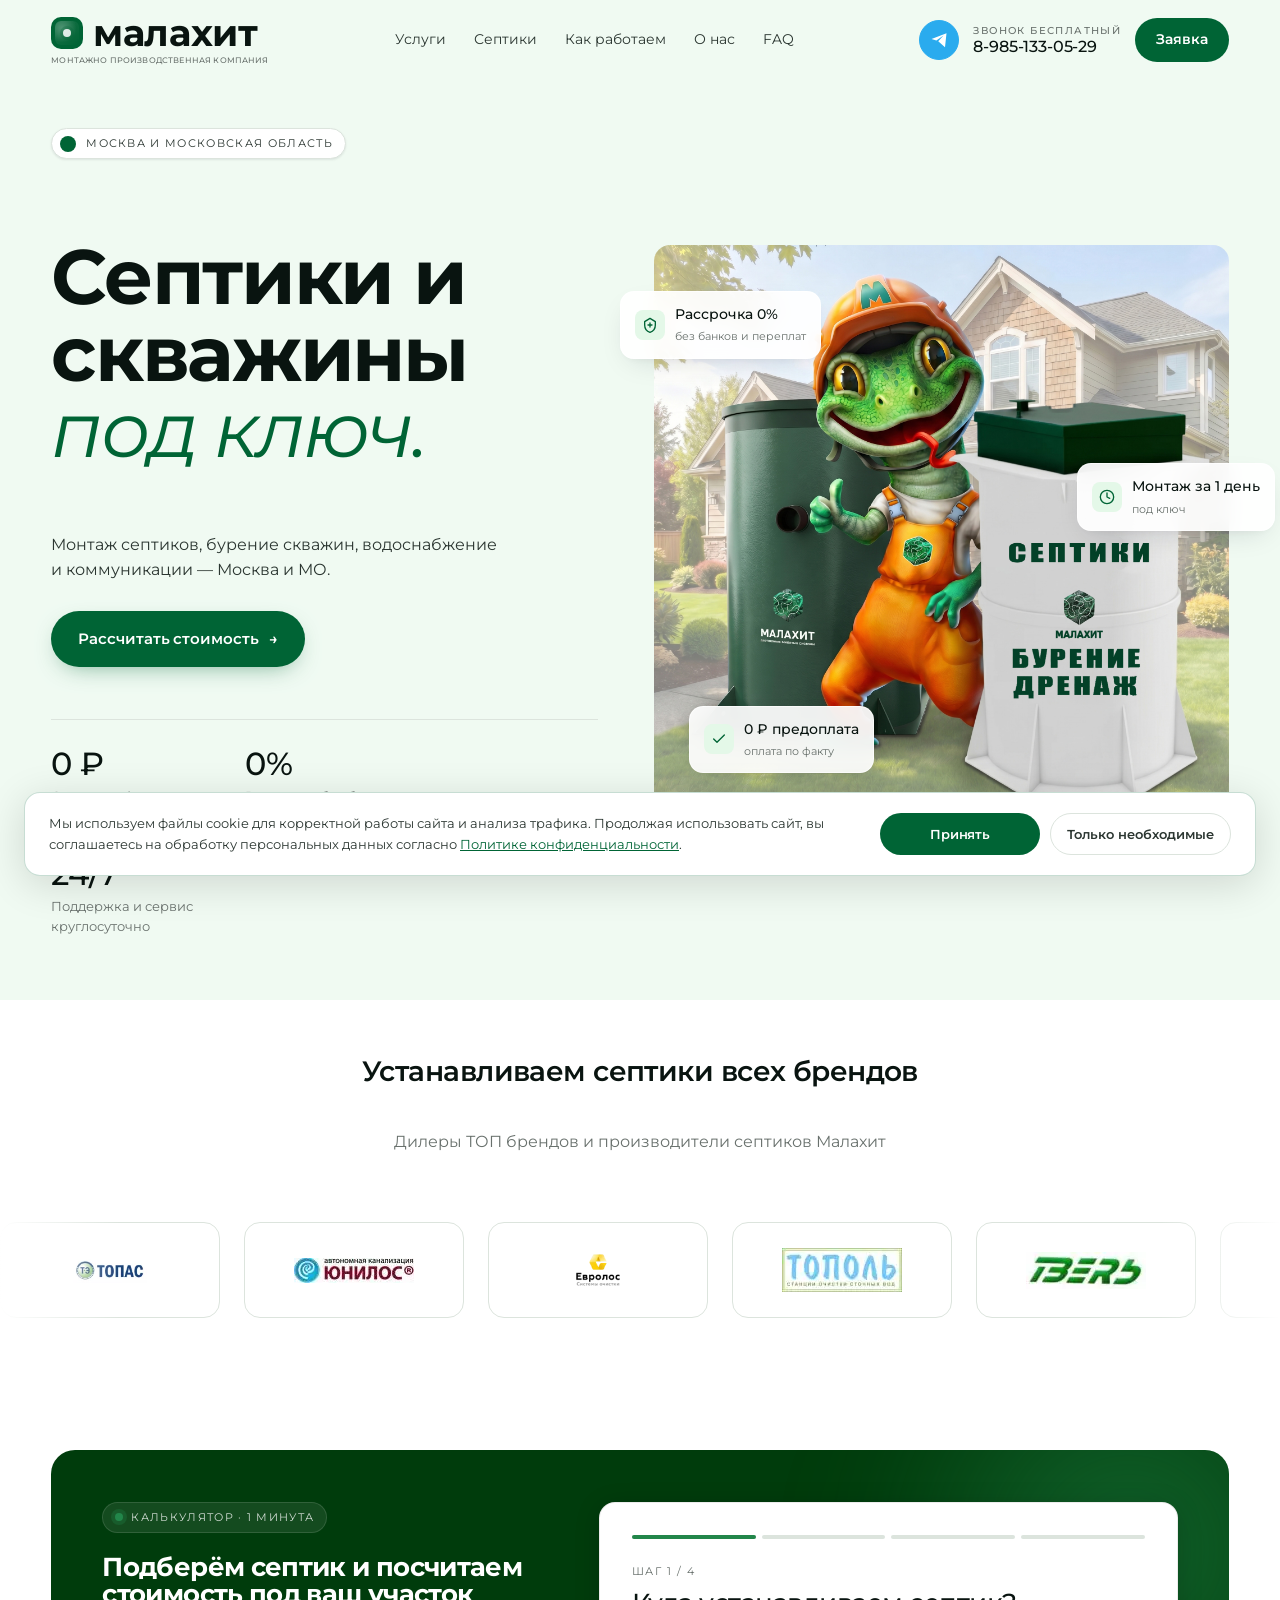
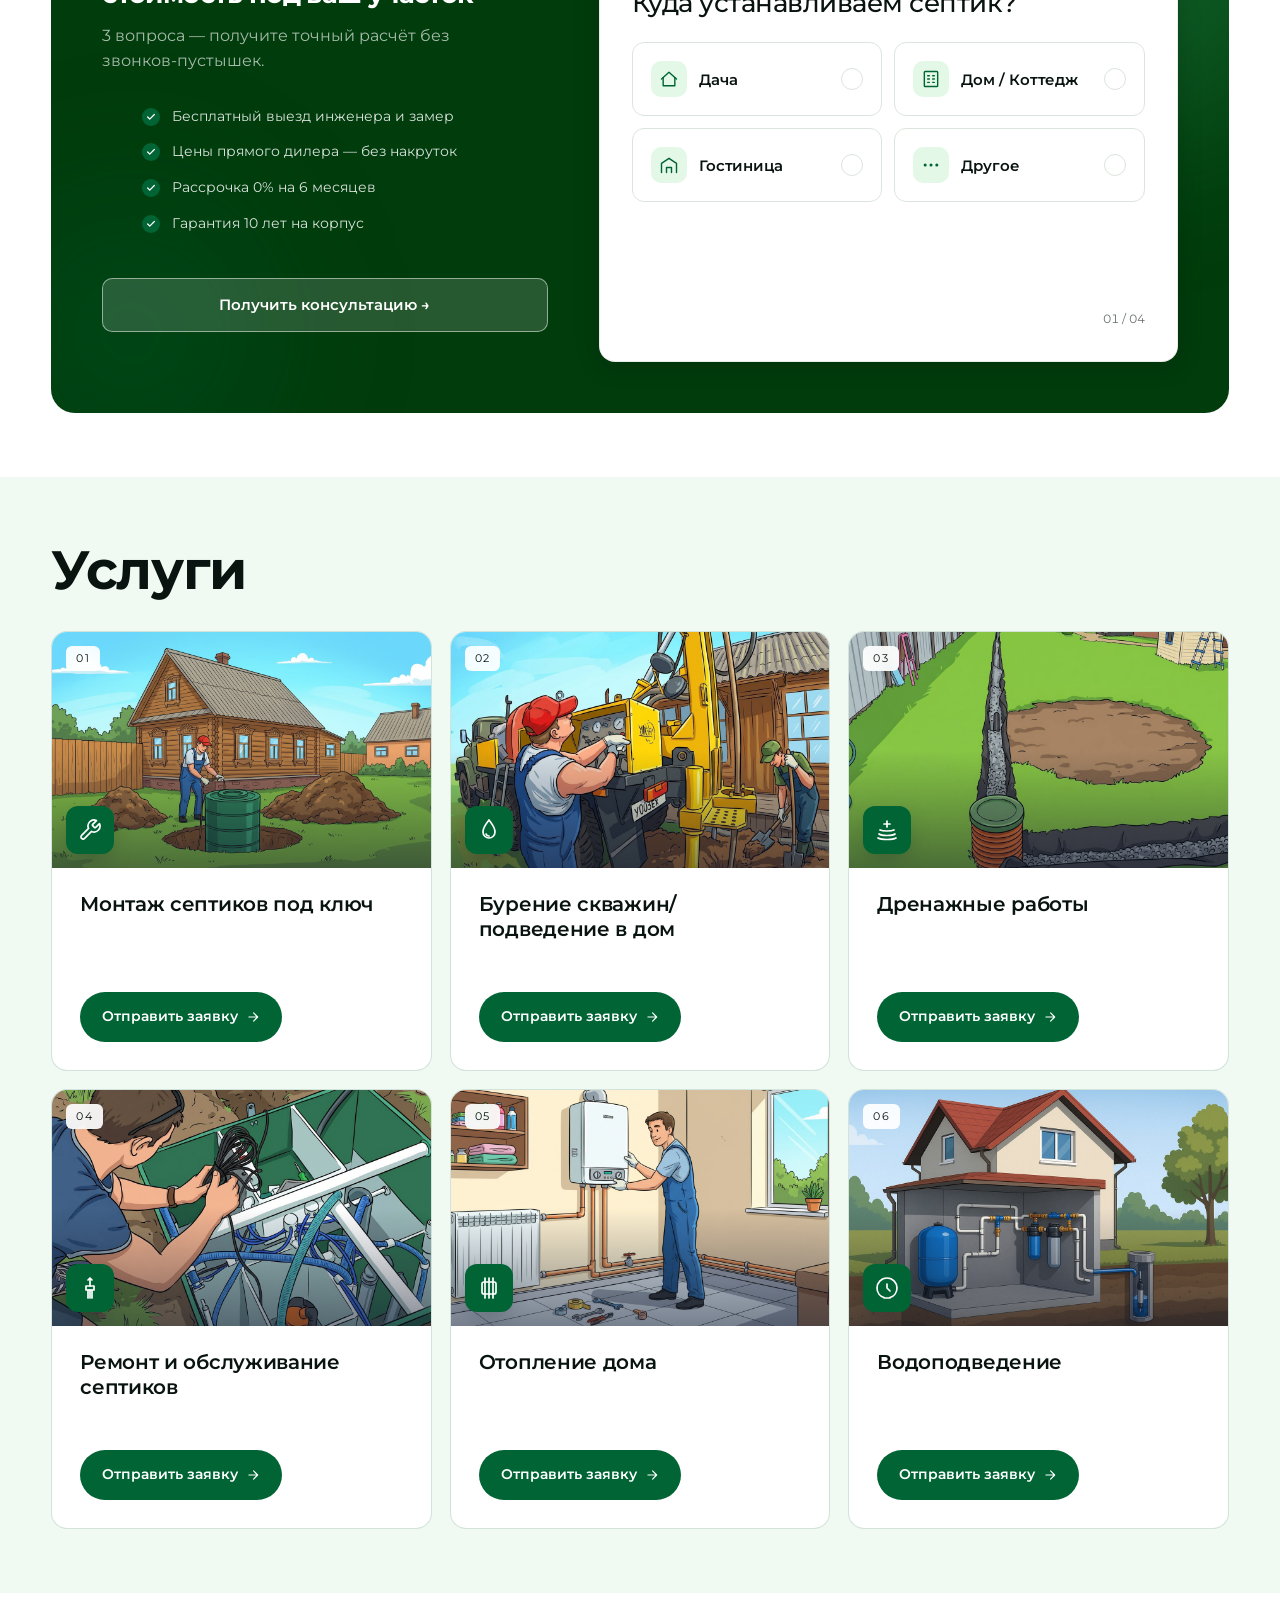
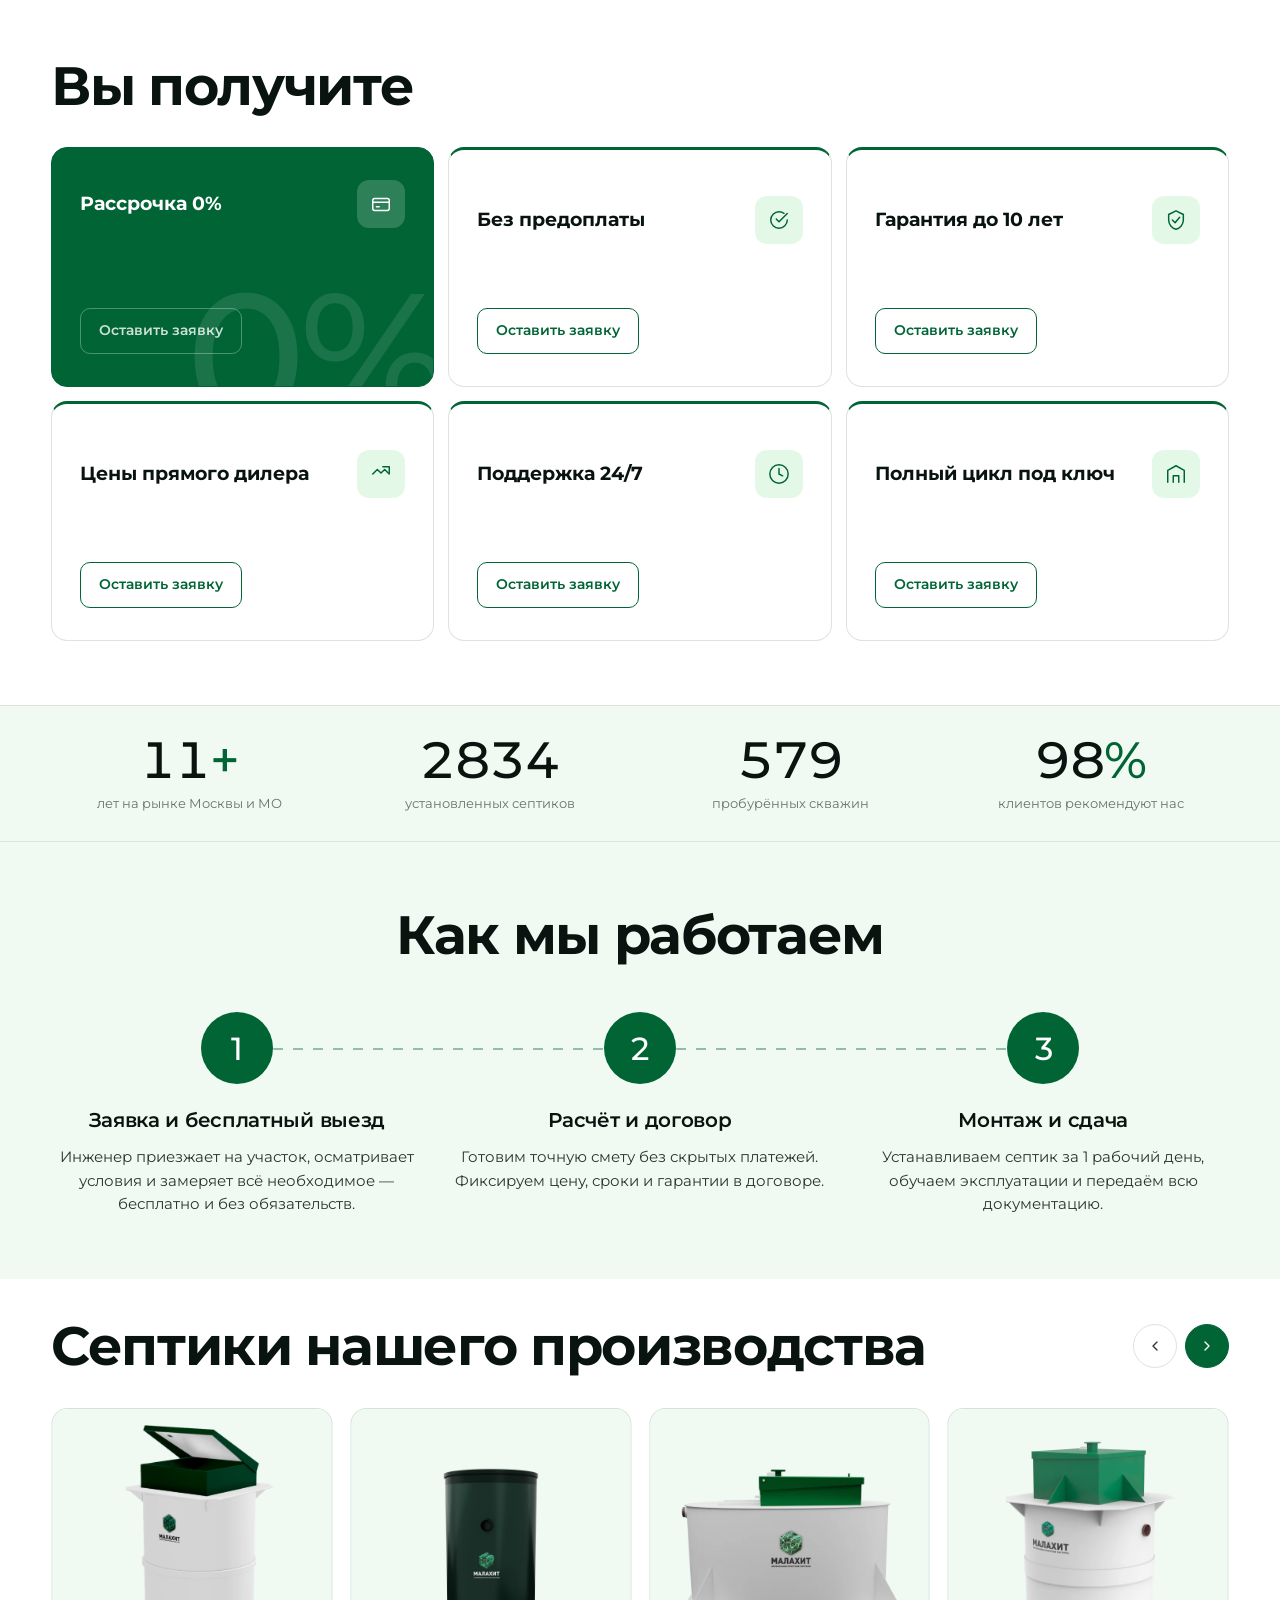
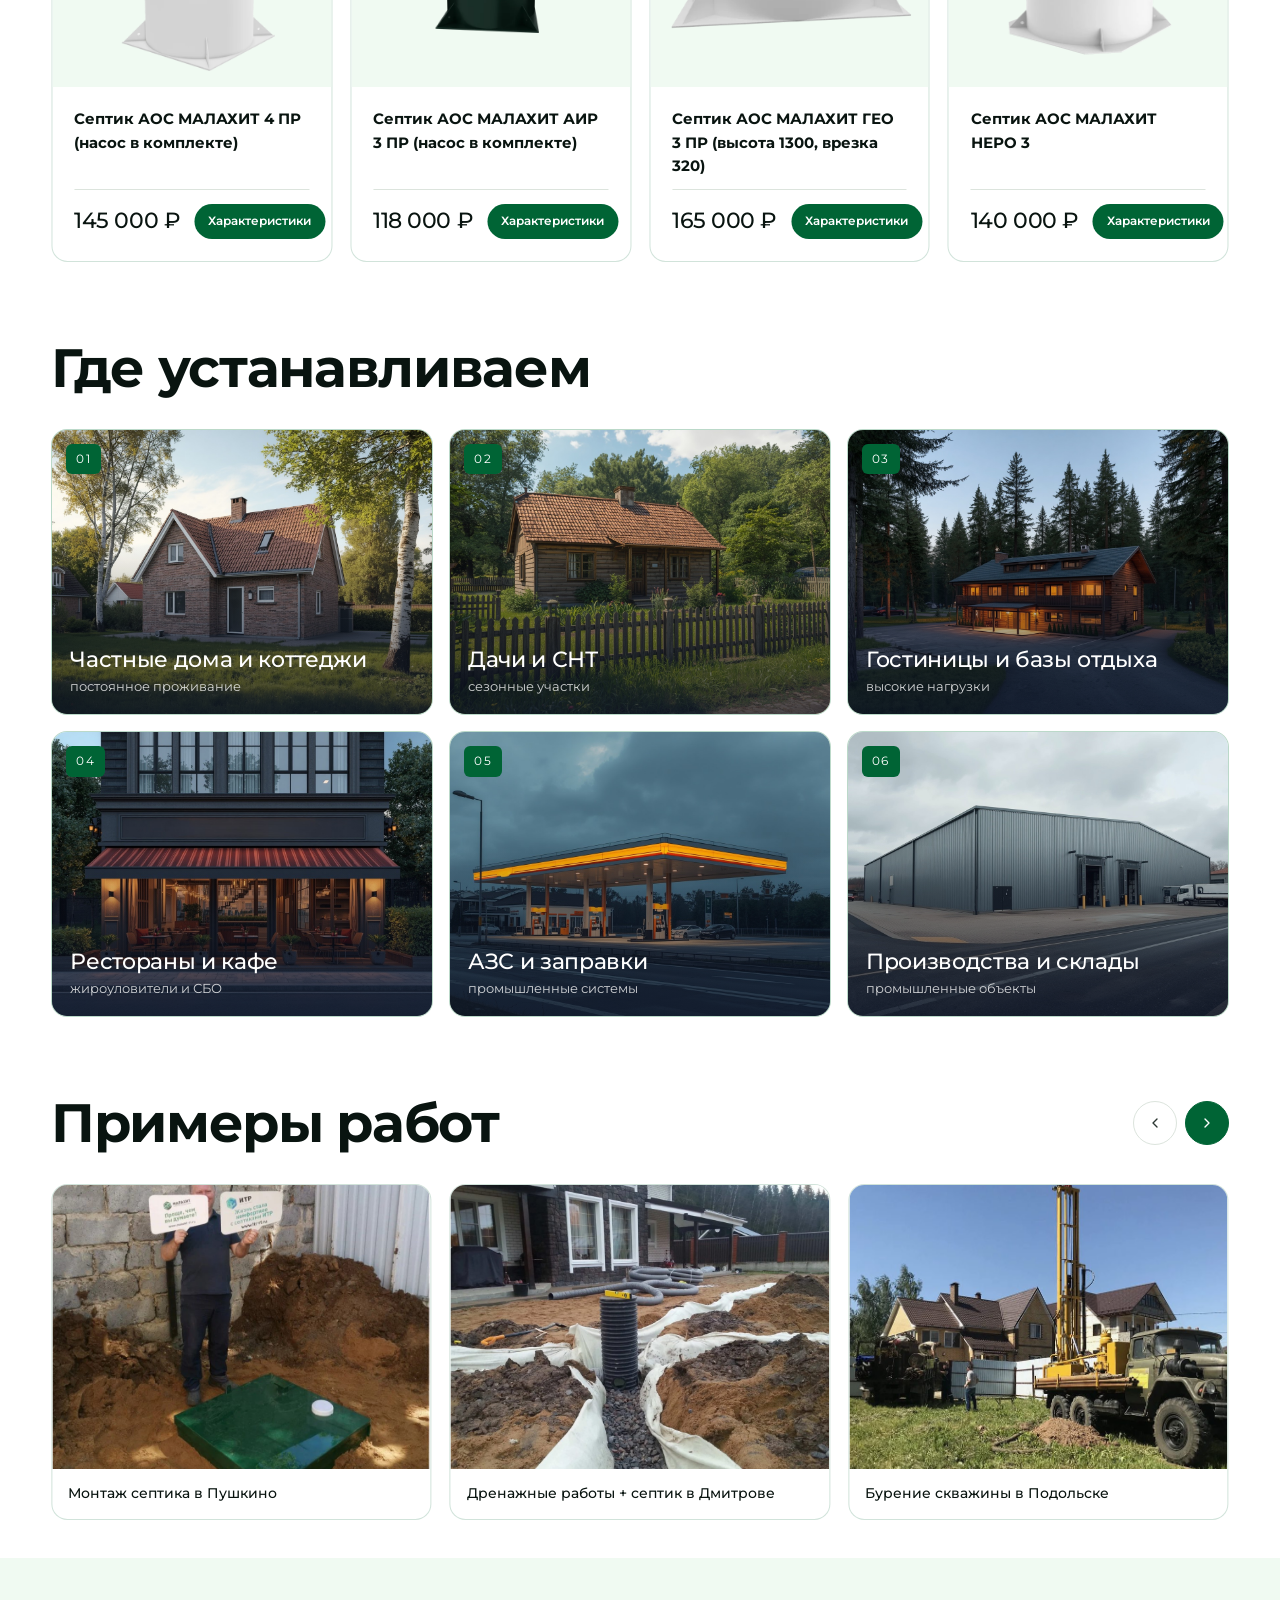
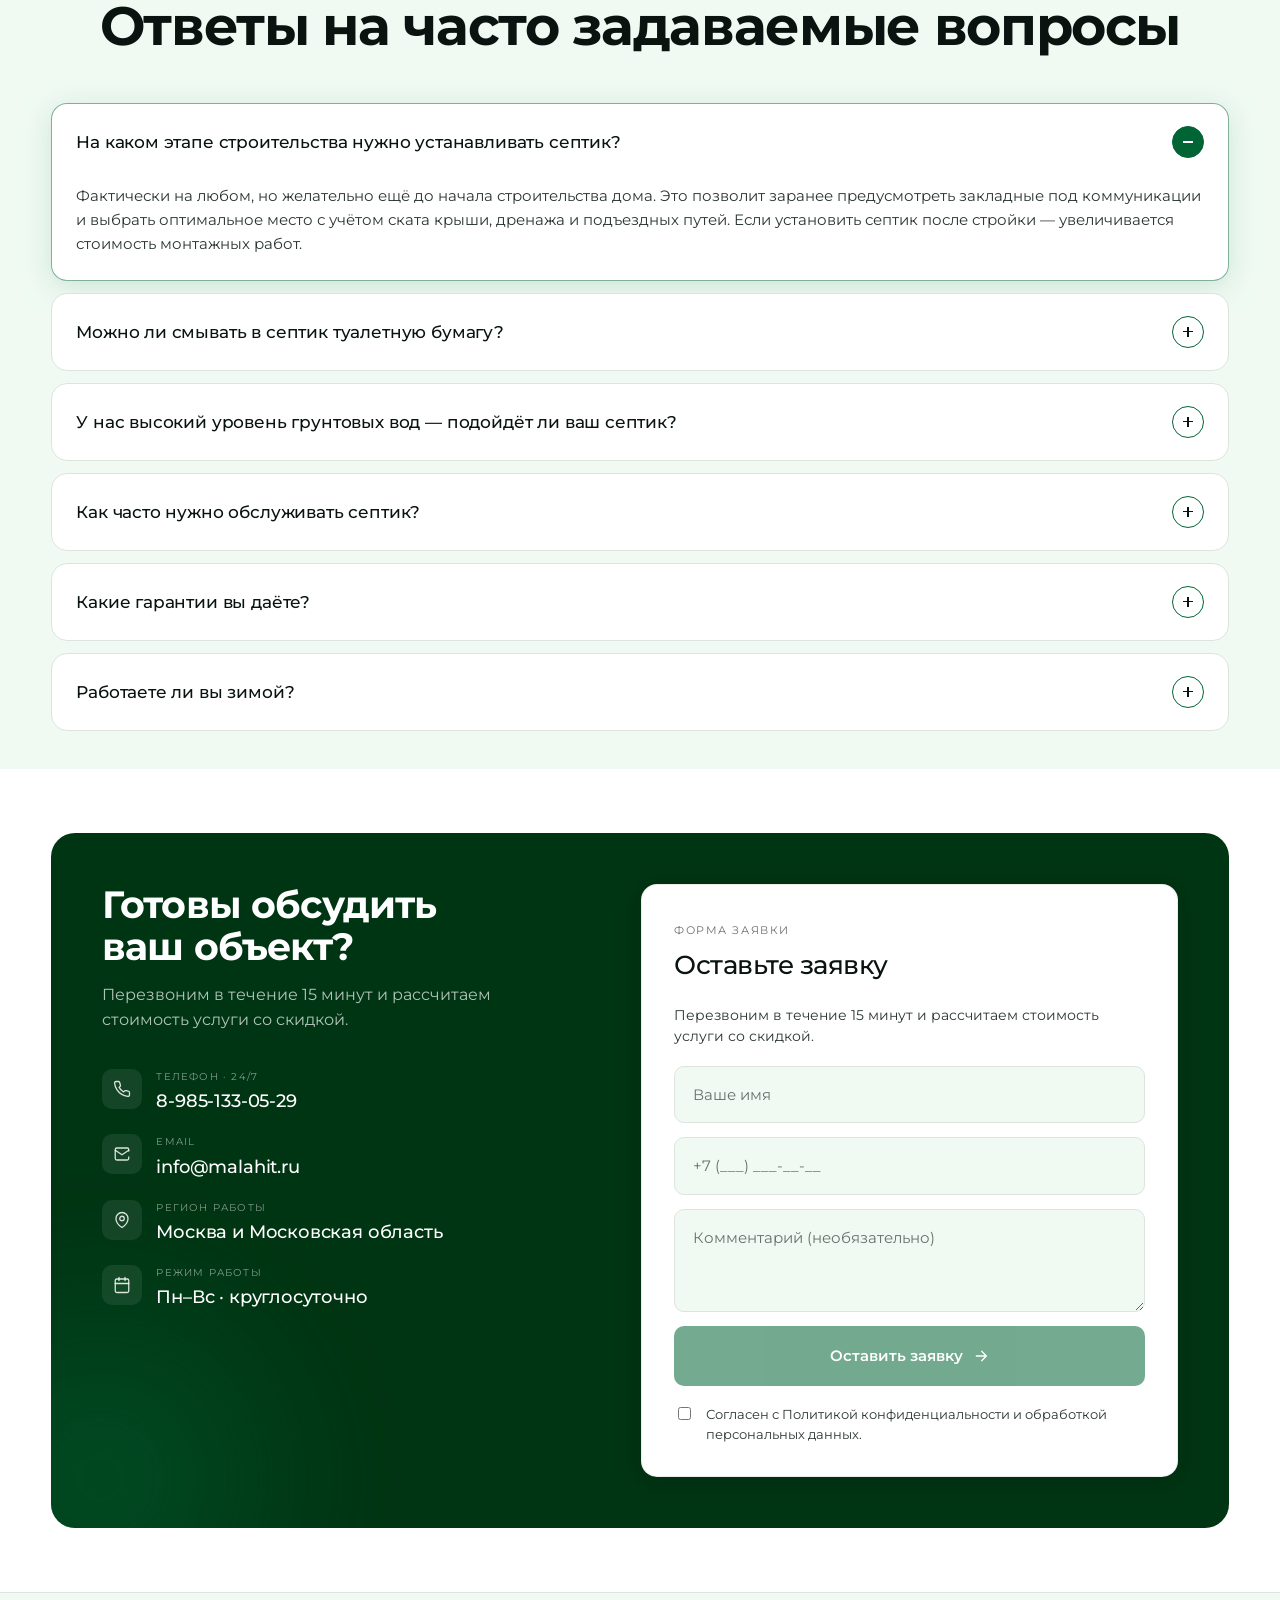
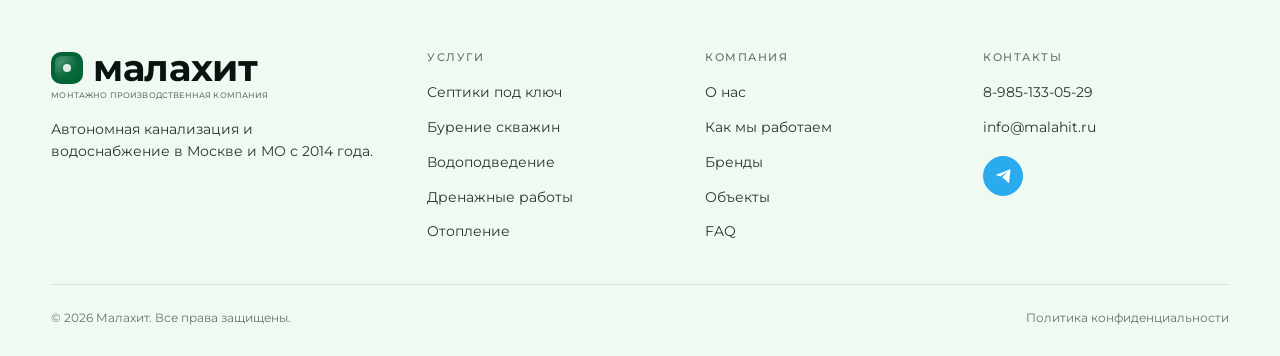
==== commit b42c1d50: "Add files via upload" ====
--- a/index.html
+++ b/index.html
@@ -25,7 +25,7 @@
     <a href="#services" data-scroll="services">Услуги</a>
     <a href="#brands" data-scroll="brands">Септики</a>
     <a href="#process" data-scroll="process">Как работаем</a>
-    <a href="#why" data-scroll="why">О нас</a>
+    <a href="about.html">О нас</a>
     <a href="#faq" data-scroll="faq">FAQ</a>
   </div>
   <div class="nav-cta">
@@ -67,9 +67,6 @@
           Рассчитать стоимость
           <span class="arrow">→</span>
         </button>
-        <button class="btn btn-ghost" data-scroll="services">
-          Услуги и цены
-        </button>
       </div>
       <div class="hero-meta">
         <div>
@@ -130,7 +127,7 @@
   <div class="container">
     <div class="sec-head reveal" style="flex-direction:column;align-items:center;text-align:center;margin-bottom:40px">
       <h2 class="h-2">Устанавливаем септики всех брендов</h2>
-      <p style="margin-top:10px;color:var(--muted);font-size:16px">Являемся дилерами ТОП брендов</p>
+      <p style="margin-top:10px;color:var(--muted);font-size:16px">Дилеры ТОП брендов и производители септиков Малахит</p>
     </div>
   </div>
   <div class="marquee-wrap">
@@ -150,6 +147,7 @@
       <div class="brand-logo-pill"><img src="img/logo/nep.webp" alt="НЕП" loading="lazy" /></div>
       <div class="brand-logo-pill"><img src="img/logo/ital.png" alt="Ital" loading="lazy" /></div>
       <div class="brand-logo-pill"><img src="img/logo/kolovesl.png" alt="Колесо" loading="lazy" /></div>
+      <div class="brand-logo-pill"><img src="img/logo/diamant.jpg" alt="Диамант" loading="lazy" /></div>
       <div class="brand-logo-pill"><img src="img/logo/topas.png" alt="Топас" loading="lazy" /></div>
       <div class="brand-logo-pill"><img src="img/logo/unilos.jpg" alt="Юнилос" loading="lazy" /></div>
       <div class="brand-logo-pill"><img src="img/logo/evrolos.png" alt="Евролос" loading="lazy" /></div>
@@ -165,6 +163,7 @@
       <div class="brand-logo-pill"><img src="img/logo/nep.webp" alt="НЕП" loading="lazy" /></div>
       <div class="brand-logo-pill"><img src="img/logo/ital.png" alt="Ital" loading="lazy" /></div>
       <div class="brand-logo-pill"><img src="img/logo/kolovesl.png" alt="Колесо" loading="lazy" /></div>
+      <div class="brand-logo-pill"><img src="img/logo/diamant.jpg" alt="Диамант" loading="lazy" /></div>
     </div>
   </div>
 </section>
@@ -394,7 +393,7 @@
   <div class="container">
     <div class="sec-head reveal">
       <div style="width:100%;display:flex;align-items:center;justify-content:space-between;gap:16px">
-        <h2 class="h-1">Наши работы</h2>
+        <h2 class="h-1">Примеры работ</h2>
         <div class="brand-controls" style="flex-shrink:0">
           <button class="brand-arrow" id="worksPrev" aria-label="Назад">
             <svg width="16" height="16" viewBox="0 0 24 24" fill="none" stroke="currentColor" stroke-width="2" stroke-linecap="round" stroke-linejoin="round"><path d="m15 18-6-6 6-6"/></svg>
@@ -454,7 +453,7 @@
     <div class="contact-grid reveal">
       <div class="contact-left">
         <h2 class="h-1">Готовы обсудить<br/>ваш&nbsp;объект?</h2>
-        <p class="lead">Инженер бесплатно выедет на замер и подготовит расчёт под ваш бюджет.</p>
+        <p class="lead">Перезвоним в течение 15 минут и рассчитаем стоимость услуги со скидкой.</p>
         <div class="contact-info">
           <div class="contact-info-item">
             <span class="ico"><svg width="18" height="18" viewBox="0 0 24 24" fill="none" stroke="currentColor" stroke-width="1.7" stroke-linecap="round" stroke-linejoin="round"><path d="M22 16.92v3a2 2 0 0 1-2.18 2 19.79 19.79 0 0 1-8.63-3.07 19.5 19.5 0 0 1-6-6A19.79 19.79 0 0 1 2.12 4.18 2 2 0 0 1 4.11 2h3a2 2 0 0 1 2 1.72c.13.96.37 1.9.72 2.81a2 2 0 0 1-.45 2.11L8.09 9.91a16 16 0 0 0 6 6l1.27-1.27a2 2 0 0 1 2.11-.45c.91.35 1.85.59 2.81.72A2 2 0 0 1 22 16.92Z"/></svg></span>
@@ -511,7 +510,7 @@
       <div>
         <h5>Компания</h5>
         <ul>
-          <li><a href="#why">О нас</a></li>
+          <li><a href="about.html">О нас</a></li>
           <li><a href="#process">Как мы работаем</a></li>
           <li><a href="#brands">Бренды</a></li>
           <li><a href="#where">Объекты</a></li>
@@ -538,6 +537,26 @@
   </div>
 </footer>
 
+<!-- ── Specs modal ── -->
+<div class="specs-modal-overlay" id="specsModal" hidden>
+  <div class="specs-modal">
+    <button class="specs-modal-close" id="specsModalClose" aria-label="Закрыть">
+      <svg width="20" height="20" viewBox="0 0 24 24" fill="none" stroke="currentColor" stroke-width="2" stroke-linecap="round"><path d="M18 6 6 18M6 6l12 12"/></svg>
+    </button>
+    <div class="specs-modal-inner">
+      <div class="specs-modal-img-wrap">
+        <img id="specsModalImg" src="" alt="" />
+      </div>
+      <div class="specs-modal-info">
+        <h3 id="specsModalTitle"></h3>
+        <div class="specs-modal-price" id="specsModalPrice"></div>
+        <table class="specs-table" id="specsModalTable"></table>
+        <button class="btn btn-accent specs-modal-cta" data-modal="contact">Оставить заявку</button>
+      </div>
+    </div>
+  </div>
+</div>
+
 <!-- ── Contact modal ── -->
 <div class="modal-overlay" id="modalOverlay" aria-hidden="true">
   <div class="modal-box" role="dialog" aria-modal="true" aria-label="Форма заявки">
--- a/css/style.css
+++ b/css/style.css
@@ -314,7 +314,7 @@
 .logo-name {
   font-family: var(--font-display);
   font-weight: 700;
-  font-size: 28px;
+  font-size: 37px;
   letter-spacing: -0.01em;
   color: var(--ink);
   line-height: 1;
@@ -323,7 +323,7 @@
 .logo-sub {
   font-family: var(--font-display);
   font-weight: 500;
-  font-size: 6.5px;
+  font-size: 8px;
   letter-spacing: 0.02em;
   text-transform: uppercase;
   color: var(--muted);
@@ -1989,6 +1989,7 @@
   display: flex;
   justify-content: space-between;
   align-items: center;
+  gap: 14px;
 }
 
 .brand-card .price-blk {
@@ -2011,18 +2012,22 @@
   letter-spacing: -0.02em;
 }
 
-.brand-card .order {
+.brand-card .order,
+.specs-btn {
   background: var(--primary);
   color: #fff;
   border: 0;
   border-radius: 999px;
-  padding: 10px 16px;
-  font-size: 13px;
+  padding: 8px 14px;
+  font-size: 12px;
   font-weight: 600;
-  transition: background var(--dur-fast);
-}
-
-.brand-card .order:hover {
+  white-space: nowrap;
+  transition: background var(--dur-fast), box-shadow var(--dur-fast);
+  cursor: pointer;
+}
+
+.brand-card .order:hover,
+.specs-btn:hover {
   background: color-mix(in oklab, var(--primary) 84%, black);
   box-shadow: 0 4px 14px -4px oklch(0.44 0.115 155 / .40);
 }
@@ -2632,6 +2637,132 @@
   height: 6px;
   border-radius: 50%;
   background: var(--primary);
+}
+
+/* ── Specs modal ── */
+.specs-modal-overlay {
+  position: fixed;
+  inset: 0;
+  background: rgba(0,0,0,.55);
+  backdrop-filter: blur(4px);
+  z-index: 2000;
+  display: flex;
+  align-items: center;
+  justify-content: center;
+  padding: 16px;
+}
+
+.specs-modal-overlay[hidden] { display: none; }
+
+.specs-modal {
+  background: var(--surface);
+  border-radius: 20px;
+  box-shadow: 0 24px 60px rgba(0,0,0,.22);
+  max-width: 780px;
+  width: 100%;
+  position: relative;
+  max-height: 90vh;
+  overflow-y: auto;
+}
+
+.specs-modal-close {
+  position: absolute;
+  top: 16px;
+  right: 16px;
+  background: var(--bg-2);
+  border: none;
+  border-radius: 50%;
+  width: 36px;
+  height: 36px;
+  display: flex;
+  align-items: center;
+  justify-content: center;
+  cursor: pointer;
+  color: var(--ink-2);
+  z-index: 1;
+  transition: background var(--dur-fast);
+}
+.specs-modal-close:hover { background: var(--line); }
+
+.specs-modal-inner {
+  display: grid;
+  grid-template-columns: 1fr 1.2fr;
+  gap: 0;
+}
+
+@media (max-width: 600px) {
+  .specs-modal-inner { grid-template-columns: 1fr; }
+}
+
+.specs-modal-img-wrap {
+  background: var(--bg-2);
+  border-radius: 20px 0 0 20px;
+  display: flex;
+  align-items: center;
+  justify-content: center;
+  padding: 32px 24px;
+}
+
+@media (max-width: 600px) {
+  .specs-modal-img-wrap { border-radius: 20px 20px 0 0; padding: 24px; }
+}
+
+.specs-modal-img-wrap img {
+  width: 100%;
+  max-height: 280px;
+  object-fit: contain;
+}
+
+.specs-modal-info {
+  padding: 32px 28px 28px;
+  display: flex;
+  flex-direction: column;
+  gap: 16px;
+}
+
+.specs-modal-info h3 {
+  font-size: 16px;
+  font-weight: 700;
+  margin: 0;
+  line-height: 1.4;
+  padding-right: 32px;
+}
+
+.specs-modal-price {
+  font-family: var(--font-display);
+  font-size: 26px;
+  font-weight: 700;
+  color: var(--primary);
+  letter-spacing: -0.02em;
+}
+
+.specs-table {
+  width: 100%;
+  border-collapse: collapse;
+  font-size: 13px;
+}
+
+.specs-table tr { border-bottom: 1px solid var(--line); }
+.specs-table tr:last-child { border-bottom: none; }
+
+.specs-table td {
+  padding: 7px 4px;
+  vertical-align: top;
+}
+
+.specs-table td:first-child {
+  color: var(--muted);
+  width: 55%;
+}
+
+.specs-table td:last-child {
+  font-weight: 600;
+  color: var(--ink);
+}
+
+.specs-modal-cta {
+  margin-top: auto;
+  align-self: flex-start;
 }
 
 /* ── Cookie banner ── */
@@ -2711,3 +2842,434 @@
   border-color: var(--primary);
   color: var(--primary);
 }
+
+/* ── About page ──────────────────────────────────────────────────── */
+
+.about-hero {
+  background: var(--bg-2);
+  padding-top: clamp(120px, 12vw, 160px);
+  padding-bottom: clamp(48px, 6vw, 80px);
+  text-align: center;
+}
+.about-hero h1 { margin-bottom: 16px; }
+.about-hero .lead { max-width: 58ch; margin: 0 auto; color: var(--ink-2); }
+
+.about-label {
+  display: block;
+  font-size: 11px;
+  text-transform: uppercase;
+  letter-spacing: 0.12em;
+  color: var(--primary);
+  font-weight: 700;
+  margin: 0 0 8px;
+}
+
+.about-2col {
+  display: grid;
+  grid-template-columns: 1fr 1fr;
+  gap: clamp(24px, 4vw, 72px);
+  align-items: center;
+}
+@media (max-width: 720px) {
+  .about-2col { grid-template-columns: 1fr; }
+}
+
+.about-img-placeholder {
+  aspect-ratio: 4/3;
+  background: oklch(0.44 0.115 155 / .07);
+  border-radius: 16px;
+  border: 2px dashed oklch(0.44 0.115 155 / .25);
+  display: flex;
+  align-items: center;
+  justify-content: center;
+  color: var(--ink-2);
+  font-size: 13px;
+}
+
+.about-list {
+  list-style: none;
+  padding: 0;
+  margin: 20px 0 0;
+  display: flex;
+  flex-direction: column;
+  gap: 10px;
+}
+.about-list li {
+  display: flex;
+  align-items: flex-start;
+  gap: 10px;
+  font-size: 15px;
+  line-height: 1.5;
+}
+.about-list li::before {
+  content: '';
+  flex-shrink: 0;
+  width: 7px;
+  height: 7px;
+  background: var(--primary);
+  border-radius: 50%;
+  margin-top: 7px;
+}
+
+.about-bg { background: var(--bg-2); }
+
+.adv-grid {
+  display: grid;
+  grid-template-columns: repeat(3, 1fr);
+  gap: 16px;
+  margin-top: 32px;
+}
+@media (max-width: 860px) { .adv-grid { grid-template-columns: repeat(2, 1fr); } }
+@media (max-width: 520px) { .adv-grid { grid-template-columns: 1fr; } }
+
+.adv-item {
+  background: var(--surface);
+  border: 1px solid var(--line);
+  border-radius: 14px;
+  padding: 22px;
+  display: flex;
+  gap: 14px;
+  align-items: flex-start;
+}
+.adv-num {
+  font-family: var(--font-display);
+  font-size: 26px;
+  font-weight: 500;
+  color: oklch(0.44 0.115 155 / .30);
+  line-height: 1;
+  flex-shrink: 0;
+}
+.adv-item > span:last-child { font-size: 14px; line-height: 1.5; padding-top: 2px; }
+
+.team-grid {
+  display: grid;
+  grid-template-columns: repeat(4, 1fr);
+  gap: 14px;
+  margin-top: 32px;
+}
+@media (max-width: 900px) { .team-grid { grid-template-columns: repeat(3, 1fr); } }
+@media (max-width: 580px) { .team-grid { grid-template-columns: repeat(2, 1fr); } }
+
+.team-card {
+  background: var(--surface);
+  border: 1px solid var(--line);
+  border-radius: 14px;
+  padding: 20px 14px;
+  text-align: center;
+  transition: transform var(--dur-fast), box-shadow var(--dur-fast);
+}
+.team-card:hover {
+  transform: translateY(-2px);
+  box-shadow: 0 6px 20px -6px oklch(0.44 0.115 155 / .18);
+}
+.team-avatar {
+  width: 52px;
+  height: 52px;
+  border-radius: 50%;
+  background: var(--bg-2);
+  border: 2px solid oklch(0.44 0.115 155 / .22);
+  display: flex;
+  align-items: center;
+  justify-content: center;
+  font-weight: 700;
+  font-size: 15px;
+  color: var(--primary);
+  margin: 0 auto 12px;
+}
+.team-name {
+  font-size: 12px;
+  font-weight: 600;
+  margin: 0 0 4px;
+  line-height: 1.4;
+}
+.team-role {
+  font-size: 11px;
+  color: var(--ink-2);
+  margin: 0;
+}
+
+.partners-grid {
+  display: flex;
+  flex-wrap: wrap;
+  gap: 8px;
+  margin-top: 24px;
+}
+.partner-tag {
+  background: var(--surface);
+  border: 1px solid var(--line);
+  border-radius: 999px;
+  padding: 7px 16px;
+  font-size: 13px;
+  font-weight: 500;
+  transition: border-color var(--dur-fast), background var(--dur-fast);
+  white-space: nowrap;
+}
+.partner-tag:hover {
+  border-color: oklch(0.44 0.115 155 / .45);
+  background: var(--bg-2);
+}
+
+.certs-grid {
+  display: grid;
+  grid-template-columns: repeat(4, 1fr);
+  gap: 12px;
+  margin-top: 24px;
+}
+@media (max-width: 860px) { .certs-grid { grid-template-columns: repeat(3, 1fr); } }
+@media (max-width: 560px) { .certs-grid { grid-template-columns: repeat(2, 1fr); } }
+
+.cert-item {
+  background: var(--surface);
+  border: 1px solid var(--line);
+  border-radius: 12px;
+  padding: 14px;
+  font-size: 12px;
+  line-height: 1.4;
+  display: flex;
+  align-items: flex-start;
+  gap: 10px;
+}
+.cert-icon {
+  flex-shrink: 0;
+  width: 30px;
+  height: 30px;
+  background: var(--bg-2);
+  border-radius: 8px;
+  display: flex;
+  align-items: center;
+  justify-content: center;
+  color: var(--primary);
+}
+
+/* ── About page v2 ───────────────────────────────────────────────── */
+
+.about-hero-top {
+  padding-top: clamp(110px, 11vw, 140px);
+  padding-bottom: clamp(40px, 5vw, 64px);
+}
+
+.about-hero-box {
+  background: var(--primary);
+  color: #fff;
+  border-radius: 16px;
+  padding: clamp(28px, 3.5vw, 48px);
+  font-size: 15px;
+  line-height: 1.7;
+  display: flex;
+  align-items: center;
+  min-height: 260px;
+}
+
+.about-video-wrap {
+  border-radius: 16px;
+  overflow: hidden;
+  aspect-ratio: 16/9;
+}
+.about-video-wrap iframe {
+  width: 100%;
+  height: 100%;
+  display: block;
+}
+
+.about-h2 {
+  display: flex;
+  align-items: center;
+  gap: 16px;
+  margin-bottom: 28px;
+}
+.about-h2::after {
+  content: '';
+  display: block;
+  width: 48px;
+  height: 3px;
+  background: var(--primary);
+  border-radius: 2px;
+  flex-shrink: 0;
+}
+
+.about-full-img {
+  width: 100%;
+  height: 100%;
+  min-height: 260px;
+  border-radius: 12px;
+  object-fit: cover;
+  display: block;
+}
+
+.about-text-center { text-align: center; }
+
+.about-dash-list {
+  list-style: none;
+  padding: 0;
+  margin: 16px 0 0;
+  display: flex;
+  flex-direction: column;
+  gap: 12px;
+}
+.about-dash-list li {
+  display: flex;
+  gap: 10px;
+  font-size: 15px;
+  line-height: 1.6;
+}
+.about-dash-list li::before {
+  content: '—';
+  flex-shrink: 0;
+  color: var(--primary);
+  font-weight: 600;
+}
+
+.about-blockquote {
+  border-left: 3px solid var(--primary);
+  background: var(--bg-2);
+  padding: 18px 22px;
+  border-radius: 0 8px 8px 0;
+  margin-top: 28px;
+  font-size: 15px;
+  line-height: 1.6;
+  color: var(--ink);
+}
+
+/* Team v2 */
+.team-grid-v2 {
+  display: grid;
+  grid-template-columns: repeat(3, 1fr);
+  gap: 20px;
+  margin-top: 32px;
+}
+@media (max-width: 860px) { .team-grid-v2 { grid-template-columns: repeat(2, 1fr); } }
+@media (max-width: 480px) { .team-grid-v2 { grid-template-columns: 1fr; } }
+
+.team-card-v2 {
+  background: var(--surface);
+  border: 1px solid var(--line);
+  border-radius: 14px;
+  overflow: hidden;
+  transition: transform var(--dur-fast), box-shadow var(--dur-fast);
+}
+.team-card-v2:hover {
+  transform: translateY(-2px);
+  box-shadow: 0 6px 20px -6px oklch(0.44 0.115 155 / .15);
+}
+.team-card-v2 .team-photo {
+  width: 100%;
+  aspect-ratio: 3/4;
+  object-fit: cover;
+  display: block;
+}
+.team-card-v2 .team-info {
+  padding: 14px 16px 18px;
+}
+.team-card-v2 .team-role {
+  font-size: 11px;
+  text-transform: uppercase;
+  letter-spacing: 0.08em;
+  color: var(--primary);
+  margin: 0 0 5px;
+  font-weight: 600;
+}
+.team-card-v2 .team-name {
+  font-size: 15px;
+  font-weight: 500;
+  margin: 0;
+  line-height: 1.3;
+}
+
+/* Partner cards v2 */
+.partner-grid-v2 {
+  display: grid;
+  grid-template-columns: repeat(5, 1fr);
+  gap: 14px;
+  margin-top: 28px;
+}
+@media (max-width: 860px) { .partner-grid-v2 { grid-template-columns: repeat(4, 1fr); } }
+@media (max-width: 600px) { .partner-grid-v2 { grid-template-columns: repeat(3, 1fr); } }
+@media (max-width: 380px) { .partner-grid-v2 { grid-template-columns: repeat(2, 1fr); } }
+
+.partner-card-v2 {
+  border: 1px solid var(--line);
+  border-radius: 12px;
+  padding: 20px 12px 14px;
+  text-align: center;
+  display: flex;
+  flex-direction: column;
+  align-items: center;
+  gap: 10px;
+  transition: border-color var(--dur-fast), box-shadow var(--dur-fast);
+}
+.partner-card-v2:hover {
+  border-color: oklch(0.44 0.115 155 / .40);
+  box-shadow: 0 4px 14px -4px oklch(0.44 0.115 155 / .12);
+}
+.partner-card-v2 img {
+  width: 100%;
+  max-height: 50px;
+  object-fit: contain;
+}
+.partner-card-v2 span {
+  font-size: 12px;
+  color: var(--ink-2);
+}
+
+/* Cert cards v2 */
+.cert-grid-v2 {
+  display: grid;
+  grid-template-columns: repeat(3, 1fr);
+  gap: 20px;
+  margin-top: 28px;
+}
+@media (max-width: 760px) { .cert-grid-v2 { grid-template-columns: repeat(2, 1fr); } }
+@media (max-width: 480px) { .cert-grid-v2 { grid-template-columns: 1fr; } }
+
+.cert-card-v2 {
+  border: 1px solid var(--line);
+  border-radius: 12px;
+  overflow: hidden;
+  text-decoration: none;
+  display: block;
+  transition: box-shadow var(--dur-fast);
+}
+.cert-card-v2:hover { box-shadow: 0 6px 20px -6px oklch(0.44 0.115 155 / .20); }
+.cert-card-v2 img {
+  width: 100%;
+  aspect-ratio: 4/3;
+  object-fit: cover;
+  display: block;
+}
+.cert-card-v2 .cert-info {
+  padding: 12px 14px 14px;
+}
+.cert-card-v2 .cert-name {
+  font-size: 14px;
+  color: var(--primary);
+  display: block;
+  margin: 0 0 3px;
+}
+.cert-card-v2 .cert-size {
+  font-size: 12px;
+  color: var(--ink-2);
+  margin: 0;
+}
+
+/* Quote boxes 2-col */
+.about-quotes {
+  display: grid;
+  grid-template-columns: 1fr 1fr;
+  gap: 20px;
+  margin-top: 36px;
+}
+@media (max-width: 620px) { .about-quotes { grid-template-columns: 1fr; } }
+
+.about-quote-box {
+  border-radius: 14px;
+  padding: clamp(24px, 3vw, 40px);
+  color: #fff;
+  font-size: 15px;
+  line-height: 1.7;
+  text-align: center;
+  display: flex;
+  align-items: center;
+  justify-content: center;
+}
+.about-quote-box--green { background: var(--primary); }
+.about-quote-box--blue { background: oklch(0.38 0.12 230); }
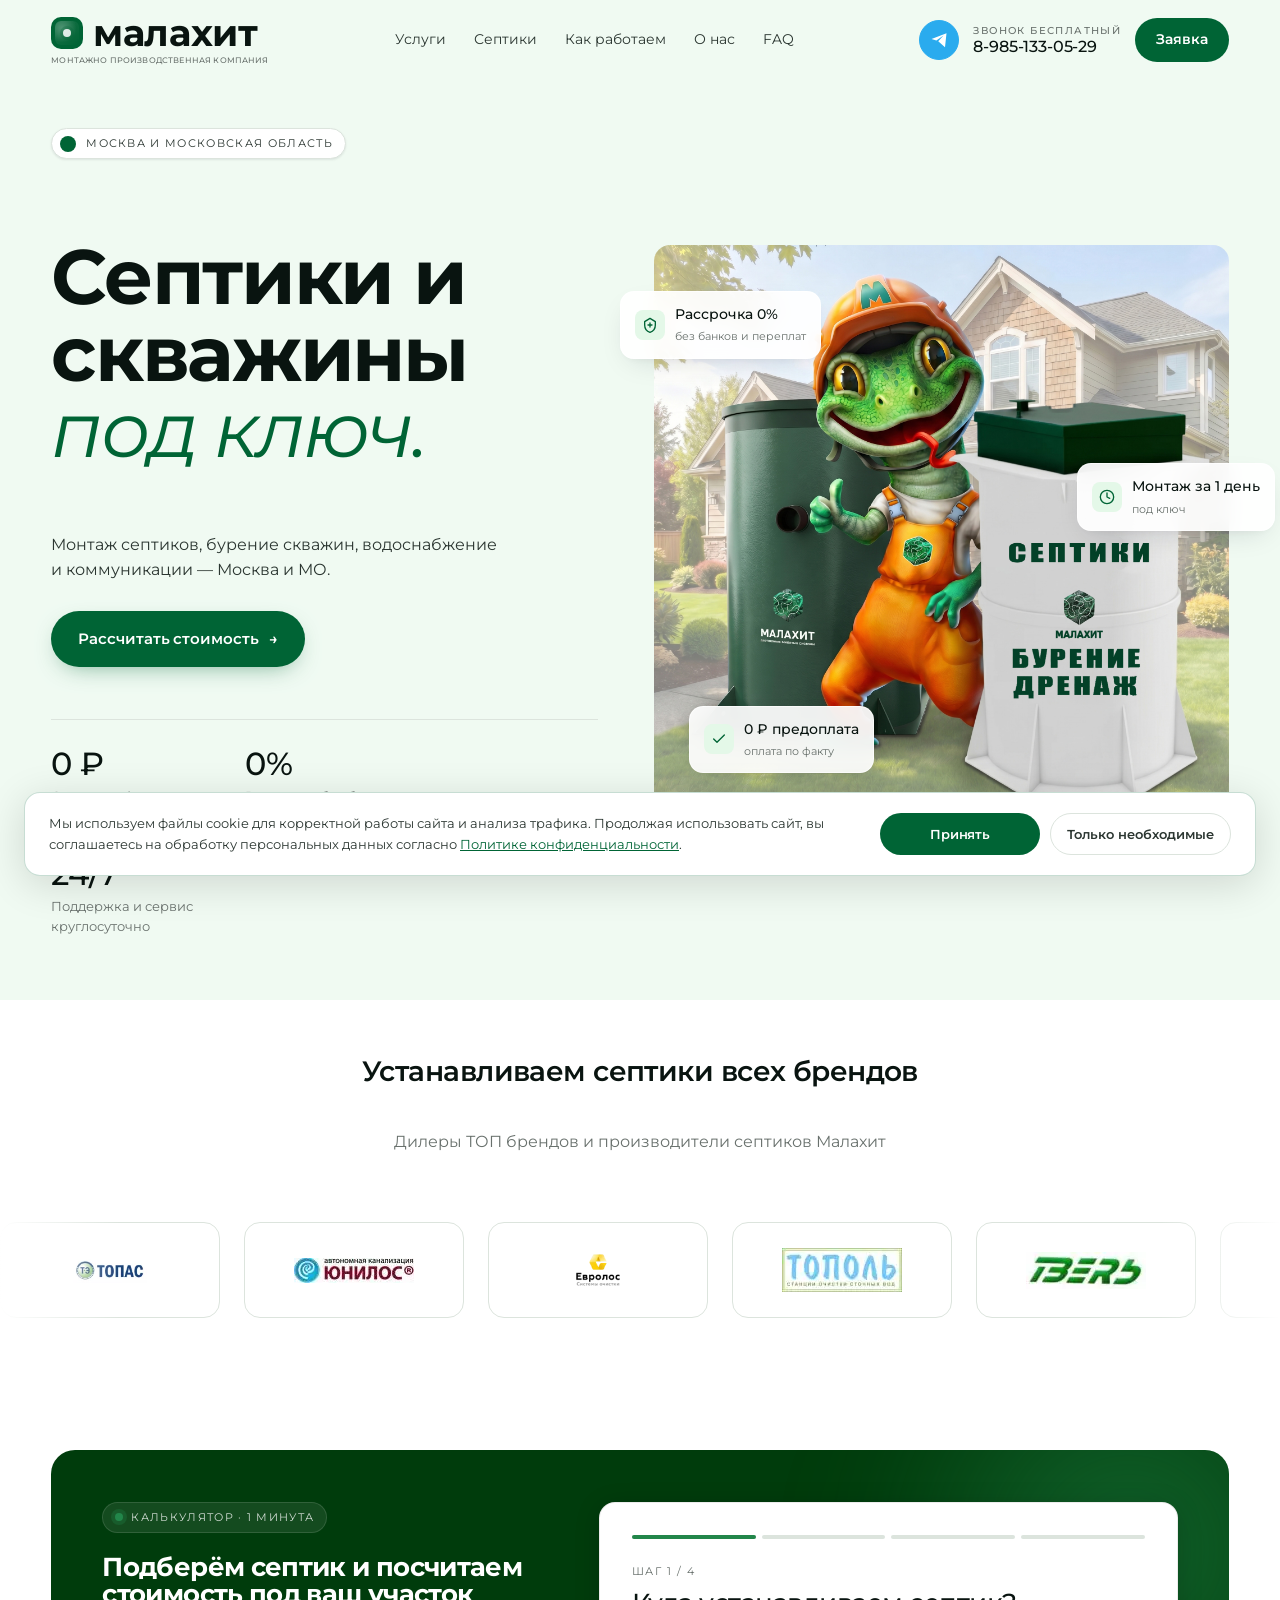
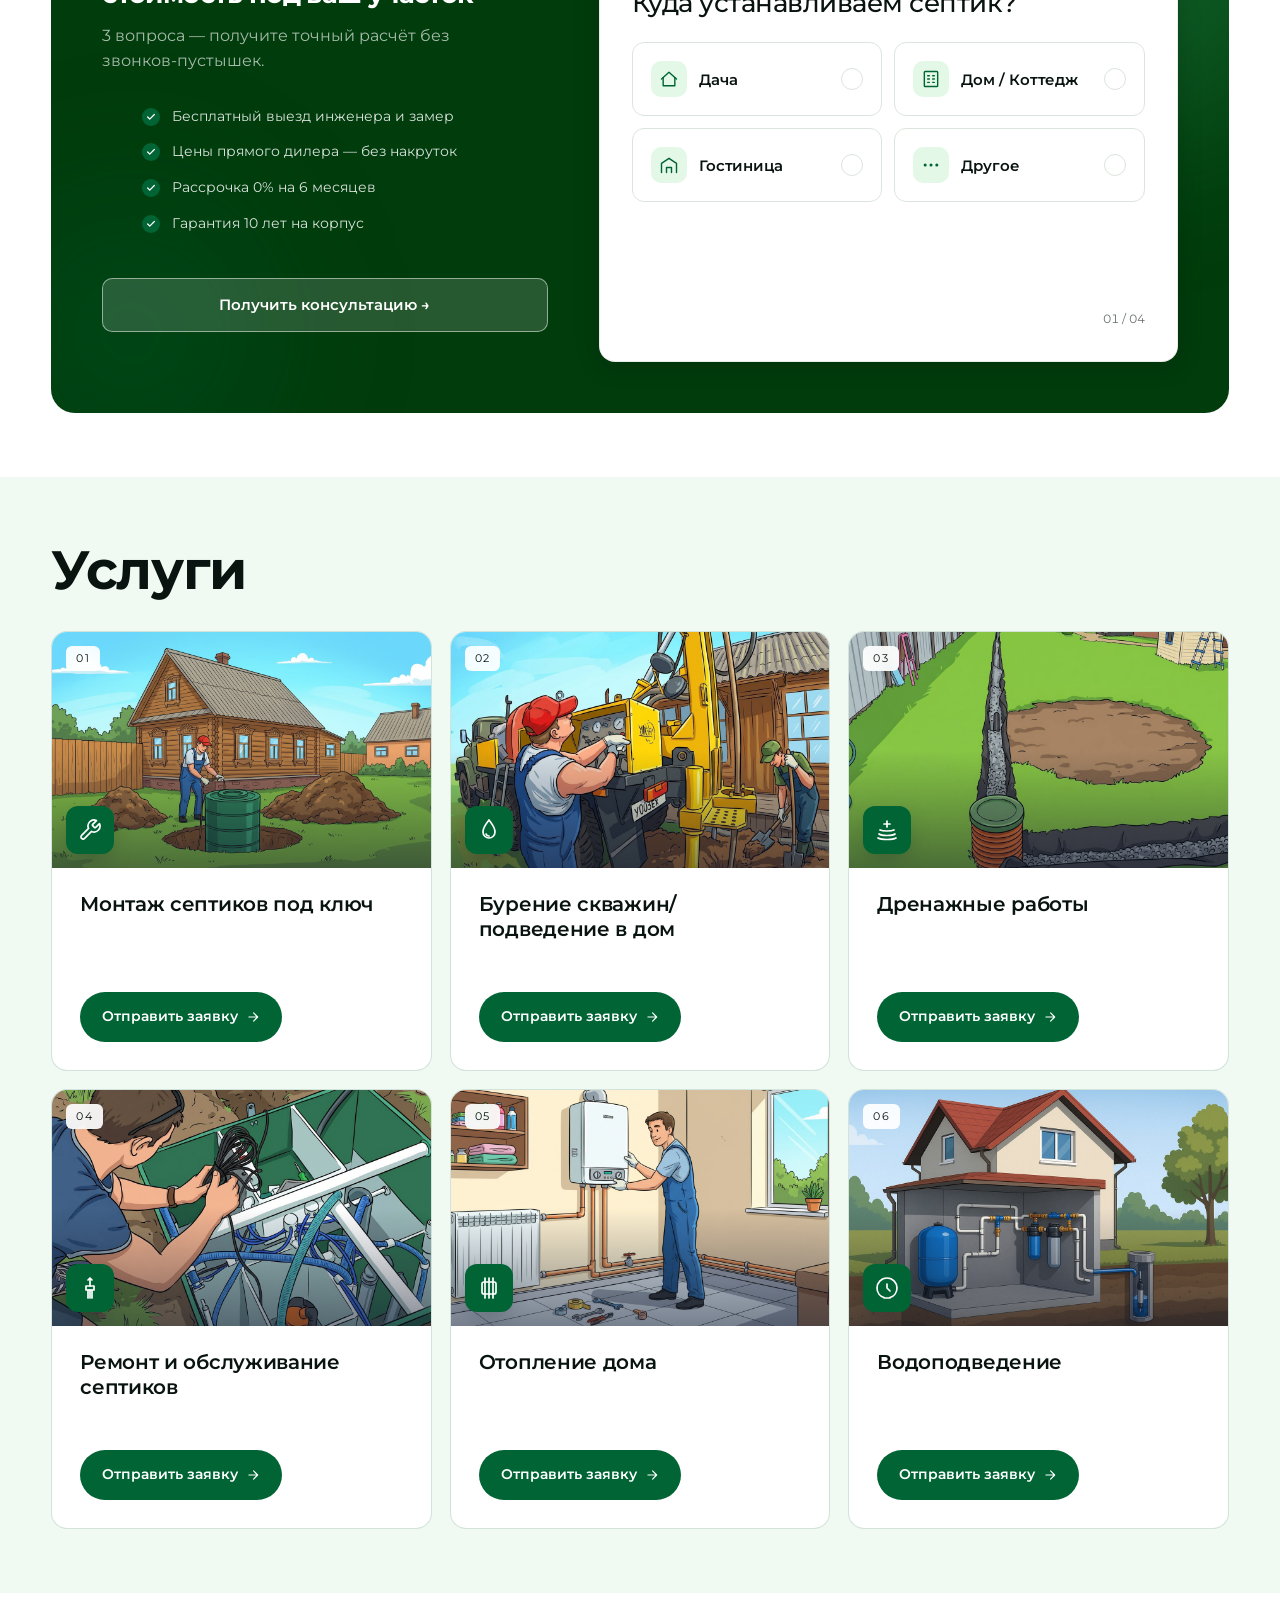
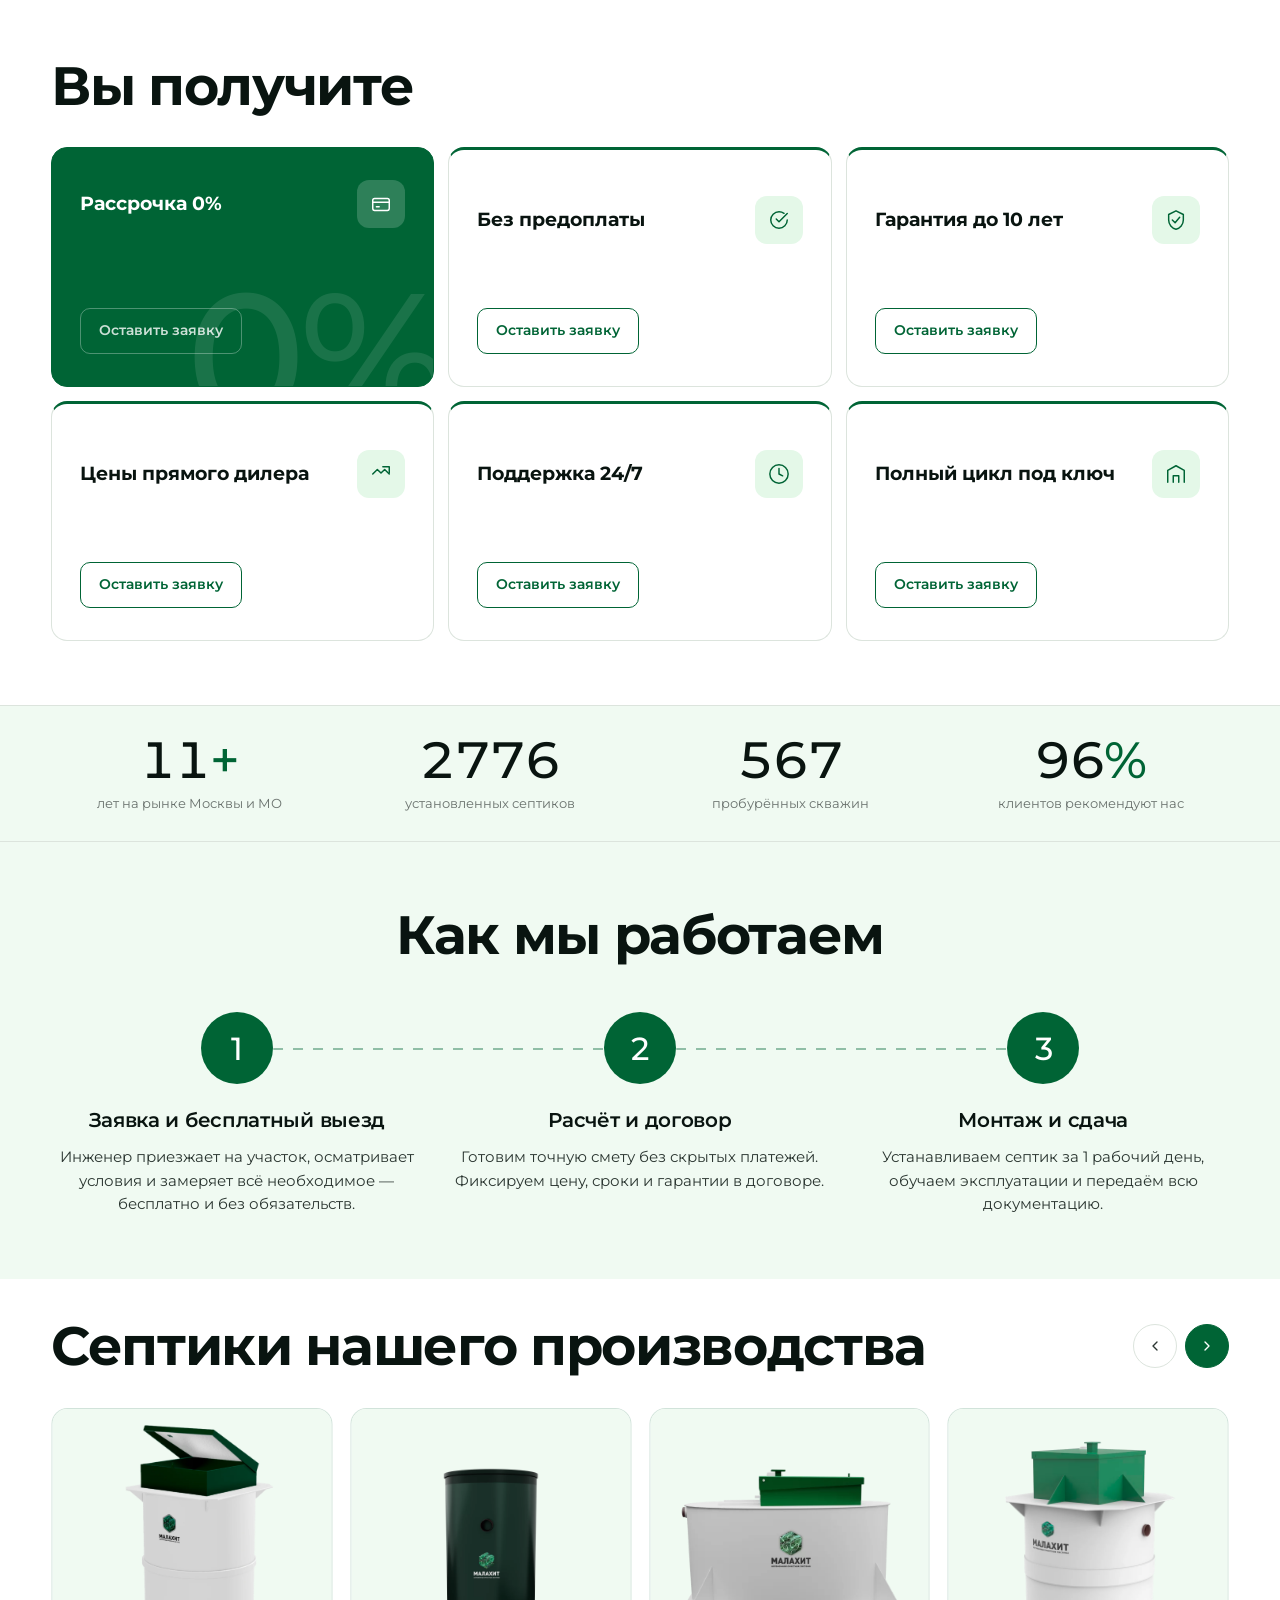
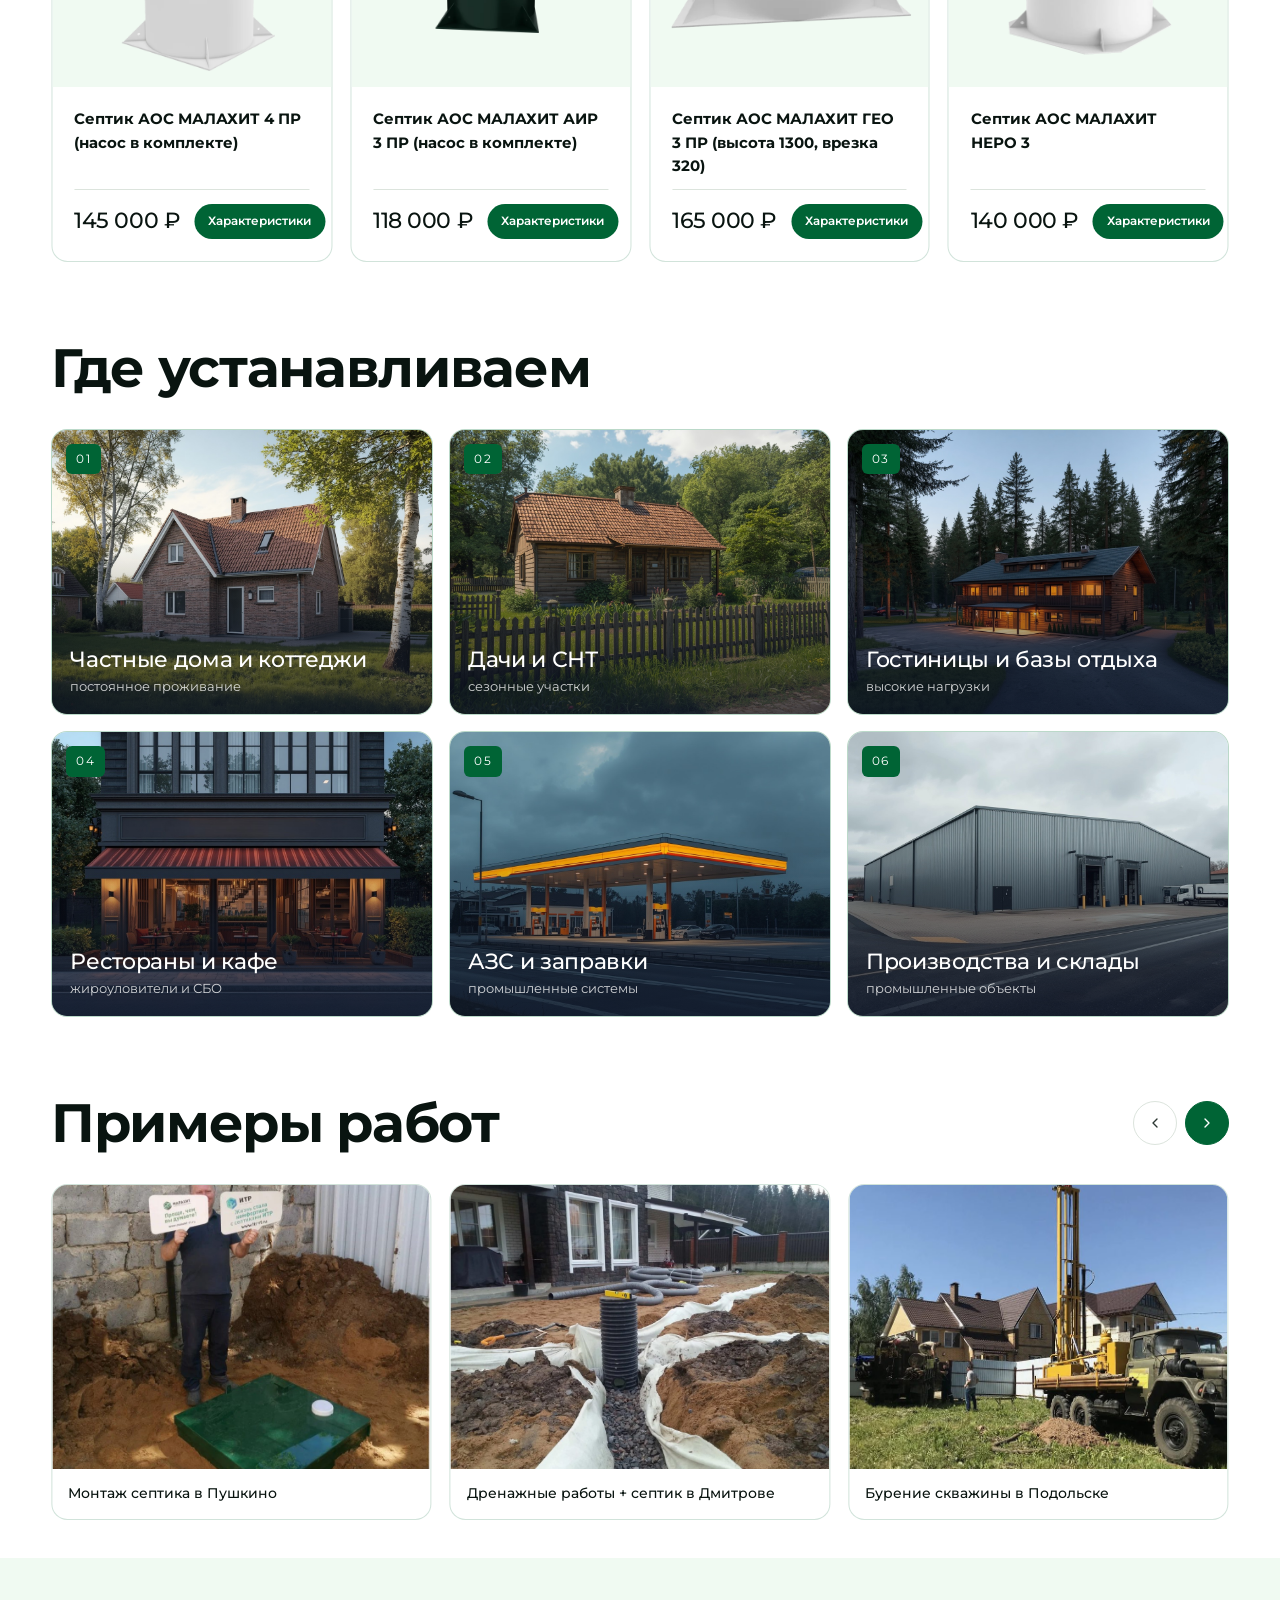
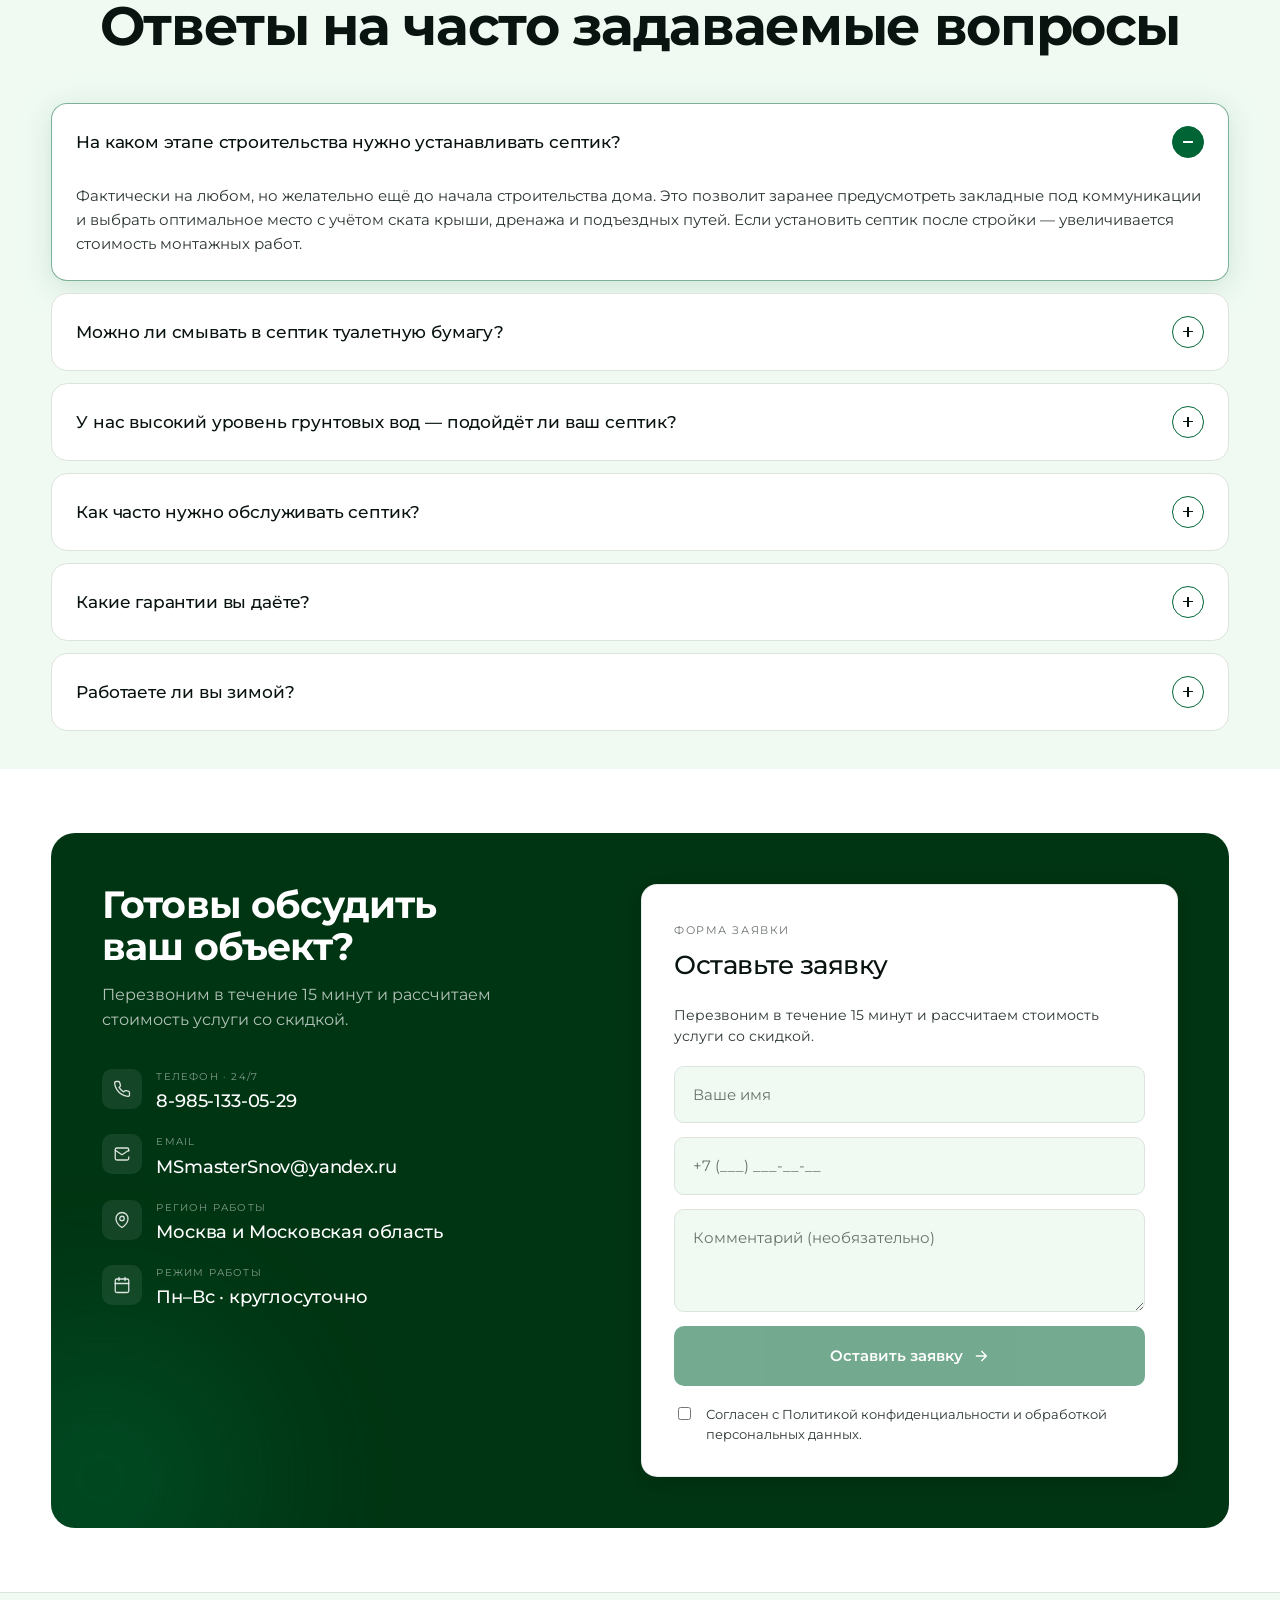
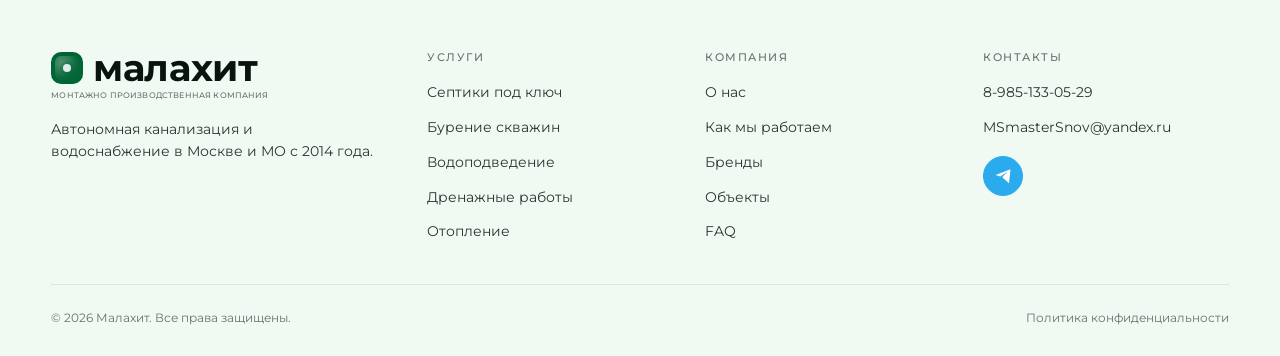
==== commit 5f13e919: "Add files via upload" ====
--- a/index.html
+++ b/index.html
@@ -42,8 +42,49 @@
       Заявка
     </button>
   </div>
+  <button class="nav-burger" id="navBurger" aria-label="Открыть меню" aria-expanded="false">
+    <span></span><span></span><span></span>
+  </button>
 </nav>
 </header>
+
+<div class="nav-drawer" id="navDrawer">
+  <button class="drawer-close" id="navDrawerClose" aria-label="Закрыть меню">
+    <svg width="18" height="18" viewBox="0 0 24 24" fill="none" stroke="currentColor" stroke-width="2.5" stroke-linecap="round"><line x1="18" y1="6" x2="6" y2="18"/><line x1="6" y1="6" x2="18" y2="18"/></svg>
+  </button>
+  <div class="drawer-links">
+    <a href="#services" data-scroll="services">Услуги</a>
+    <a href="#brands" data-scroll="brands">Септики</a>
+    <a href="#process" data-scroll="process">Как работаем</a>
+    <a href="about.html">О нас</a>
+    <a href="#faq" data-scroll="faq">FAQ</a>
+  </div>
+  <div class="drawer-contacts">
+    <a href="tel:+79851330529" class="drawer-contact-item">
+      <span class="drawer-contact-ico">
+        <svg width="16" height="16" viewBox="0 0 24 24" fill="none" stroke="currentColor" stroke-width="2" stroke-linecap="round" stroke-linejoin="round"><path d="M22 16.92v3a2 2 0 0 1-2.18 2 19.79 19.79 0 0 1-8.63-3.07A19.5 19.5 0 0 1 4.69 13a19.79 19.79 0 0 1-3.07-8.67A2 2 0 0 1 3.6 2h3a2 2 0 0 1 2 1.72c.127.96.361 1.903.7 2.81a2 2 0 0 1-.45 2.11L8.09 9.91a16 16 0 0 0 6 6l1.27-1.27a2 2 0 0 1 2.11-.45c.907.339 1.85.573 2.81.7A2 2 0 0 1 22 16.92z"/></svg>
+      </span>
+      8-985-133-05-29
+    </a>
+    <a href="mailto:MSmasterSnov@yandex.ru" class="drawer-contact-item">
+      <span class="drawer-contact-ico">
+        <svg width="16" height="16" viewBox="0 0 24 24" fill="none" stroke="currentColor" stroke-width="2" stroke-linecap="round" stroke-linejoin="round"><rect x="2" y="4" width="20" height="16" rx="2"/><path d="m22 7-8.97 5.7a1.94 1.94 0 0 1-2.06 0L2 7"/></svg>
+      </span>
+      MSmasterSnov@yandex.ru
+    </a>
+    <a href="https://t.me/" target="_blank" rel="noreferrer" class="drawer-contact-item">
+      <span class="drawer-contact-ico drawer-contact-ico--tg">
+        <svg width="16" height="16" viewBox="0 0 24 24" fill="currentColor"><path d="M22 3 2 10.5l6.5 2.2L18 6 11 13.5l9 8L22 3Z"/></svg>
+      </span>
+      Telegram
+    </a>
+  </div>
+  <div class="drawer-foot">
+    <button class="btn btn-accent" style="height:52px;font-size:15px;width:100%;justify-content:center" data-modal="contact">
+      Оставить заявку
+    </button>
+  </div>
+</div>
 
 <main id="main" class="site-main">
 <div id="top"></div>
@@ -461,7 +502,7 @@
           </div>
           <div class="contact-info-item">
             <span class="ico"><svg width="18" height="18" viewBox="0 0 24 24" fill="none" stroke="currentColor" stroke-width="1.7" stroke-linecap="round" stroke-linejoin="round"><path d="M21 8V6a2 2 0 0 0-2-2H5a2 2 0 0 0-2 2v12c0 1.1.9 2 2 2h14a2 2 0 0 0 2-2v-2"/><path d="m3 7 9 6 9-6"/></svg></span>
-            <a href="mailto:info@malahit.ru" style="text-decoration:none;color:inherit"><small>Email</small><b>info@malahit.ru</b></a>
+            <a href="mailto:MSmasterSnov@yandex.ru" style="text-decoration:none;color:inherit"><small>Email</small><b>MSmasterSnov@yandex.ru</b></a>
           </div>
           <div class="contact-info-item">
             <span class="ico"><svg width="18" height="18" viewBox="0 0 24 24" fill="none" stroke="currentColor" stroke-width="1.7" stroke-linecap="round" stroke-linejoin="round"><path d="M20 10c0 7-8 12-8 12s-8-5-8-12a8 8 0 1 1 16 0Z"/><circle cx="12" cy="10" r="3"/></svg></span>
@@ -521,7 +562,7 @@
         <h5>Контакты</h5>
         <ul>
           <li><a href="tel:+79851330529">8-985-133-05-29</a></li>
-          <li><a href="mailto:info@malahit.ru">info@malahit.ru</a></li>
+          <li><a href="mailto:MSmasterSnov@yandex.ru">MSmasterSnov@yandex.ru</a></li>
         </ul>
         <div class="footer-social">
           <a href="https://t.me/" target="_blank" rel="noreferrer" aria-label="Telegram" class="soc-btn">
--- a/css/style.css
+++ b/css/style.css
@@ -3273,3 +3273,376 @@
 }
 .about-quote-box--green { background: var(--primary); }
 .about-quote-box--blue { background: oklch(0.38 0.12 230); }
+
+/* ═══════════════════════════════════════════════════════════════
+   БУРГЕР-МЕНЮ + МОБИЛЬНЫЙ АДАПТИВ
+   ═══════════════════════════════════════════════════════════════ */
+
+/* ── Burger button ── */
+.nav-burger {
+  display: none;
+  flex-direction: column;
+  justify-content: center;
+  align-items: center;
+  gap: 5px;
+  width: 40px;
+  height: 40px;
+  padding: 4px;
+  border: none;
+  background: none;
+  cursor: pointer;
+  border-radius: 8px;
+  transition: background var(--dur-fast);
+  flex-shrink: 0;
+}
+.nav-burger:hover { background: var(--bg-2); }
+.nav-burger span {
+  display: block;
+  width: 22px;
+  height: 2px;
+  background: var(--ink);
+  border-radius: 2px;
+  transition: transform .25s var(--ease), opacity .2s;
+}
+.nav-burger.is-open span:nth-child(1) { transform: translateY(7px) rotate(45deg); }
+.nav-burger.is-open span:nth-child(2) { opacity: 0; transform: scaleX(0); }
+.nav-burger.is-open span:nth-child(3) { transform: translateY(-7px) rotate(-45deg); }
+
+@media (max-width: 1080px) {
+  .nav-burger { display: flex; }
+}
+
+/* ── Mobile drawer ── */
+.nav-drawer {
+  position: fixed;
+  inset: 0;
+  z-index: 998;
+  background: var(--bg);
+  display: flex;
+  flex-direction: column;
+  padding: clamp(76px, 10vw, 96px) clamp(20px, 6vw, 48px) 32px;
+  transform: translateX(100%);
+  transition: transform .32s var(--ease);
+  overflow-y: auto;
+}
+.nav-drawer.is-open { transform: translateX(0); }
+
+.drawer-links {
+  display: flex;
+  flex-direction: column;
+  flex: 1;
+}
+.drawer-links a {
+  font-size: clamp(20px, 5vw, 28px);
+  font-weight: 600;
+  padding: 14px 0;
+  border-bottom: 1px solid var(--line);
+  color: var(--ink);
+  text-decoration: none;
+  display: flex;
+  align-items: center;
+  gap: 12px;
+  transition: color var(--dur-fast), padding-left var(--dur-fast);
+}
+.drawer-links a:hover {
+  color: var(--primary);
+  padding-left: 6px;
+}
+
+.drawer-close {
+  position: absolute;
+  top: 16px;
+  right: 16px;
+  width: 40px;
+  height: 40px;
+  border: 1px solid var(--line);
+  background: var(--bg);
+  border-radius: 50%;
+  cursor: pointer;
+  display: flex;
+  align-items: center;
+  justify-content: center;
+  color: var(--ink);
+  transition: background var(--dur-fast), color var(--dur-fast);
+}
+.drawer-close:hover {
+  background: var(--primary);
+  color: #fff;
+  border-color: var(--primary);
+}
+
+.drawer-foot {
+  padding-top: 28px;
+  display: flex;
+  flex-direction: column;
+  gap: 14px;
+}
+.drawer-foot .nav-phone {
+  font-size: 18px;
+  color: var(--ink);
+}
+.drawer-foot .btn { height: 52px; font-size: 15px; justify-content: center; }
+
+/* ═══════════════════════════════════════════════════════════
+   RESPONSIVE FIXES 320 – 768px (детальные)
+   ═══════════════════════════════════════════════════════════ */
+
+/* ── 1. Hero: float-cards не выходят за границы на планшете ── */
+@media (max-width: 880px) {
+  .fc-1 { left: 2%; }
+  .fc-2 { right: 2%; }
+}
+
+/* Уменьшаем плашки на 640px */
+@media (max-width: 640px) {
+  .float-card { padding: 8px 10px; font-size: 11px; gap: 7px; border-radius: 10px; }
+  .float-card b { font-size: 12px; }
+  .float-card small { font-size: 10px; }
+  .float-card .ico { width: 24px; height: 24px; }
+}
+
+/* Скрываем плашки на мобиле */
+@media (max-width: 640px) {
+  .hero-visual .float-card { display: none !important; }
+}
+
+/* ── Hero CTA стекируются ── */
+@media (max-width: 480px) {
+  .hero-cta { flex-direction: column; align-items: flex-start; }
+  .hero-cta .btn { width: 100%; justify-content: center; }
+}
+
+/* ── 3 & 9. Specs modal: отступы от краёв ── */
+@media (max-width: 600px) {
+  .specs-modal-overlay { padding: 12px; }
+}
+@media (max-width: 380px) {
+  .specs-modal-overlay { padding: 8px; }
+  .specs-modal-info { padding: 16px 14px 20px; gap: 10px; }
+  .specs-modal-info h3 { font-size: 14px; }
+  .specs-table { font-size: 12px; }
+  .specs-table td { padding: 7px 0; }
+  .specs-modal-price { font-size: 22px !important; }
+  .specs-modal-cta { height: 44px !important; font-size: 14px; }
+}
+
+/* ── 4. Brand-cards меньше на 425px ── */
+@media (max-width: 480px) {
+  .brand-track { grid-auto-columns: minmax(200px, 1fr); }
+}
+@media (max-width: 380px) {
+  .brand-track { grid-auto-columns: minmax(170px, 1fr); }
+  .brand-card-body { padding: 14px 14px 16px; }
+}
+
+/* ── 8. Brand-controls кнопки ── */
+@media (max-width: 380px) {
+  .brand-arrow { width: 36px; height: 36px; }
+  .brand-controls { gap: 6px; }
+}
+
+/* ── Trust row 1-col ── */
+@media (max-width: 360px) {
+  .trust-row { grid-template-columns: 1fr; }
+}
+
+/* ── Brand card footer — wrap ── */
+@media (max-width: 360px) {
+  .brand-card .brand-foot { flex-direction: column; align-items: flex-start; gap: 10px; }
+}
+
+/* ── 5. Footer 1-col и центрование на мобиле ── */
+@media (max-width: 480px) {
+  .footer-grid { grid-template-columns: 1fr; text-align: center; }
+  .footer-grid > div:first-child { margin-bottom: 4px; }
+  .footer-social { justify-content: center; }
+  .footer-bot { flex-direction: column; gap: 6px; text-align: center; justify-content: center; }
+  .footer .logo { align-items: center; }
+  .footer .logo-top { justify-content: center; }
+  .footer ul { align-items: center; }
+}
+
+/* ── Cookie banner на мобиле ── */
+@media (max-width: 600px) {
+  .cookie-banner { bottom: 12px; }
+  .cookie-banner-inner { flex-direction: column; gap: 14px; }
+  .cookie-actions { width: 100%; display: flex; gap: 10px; }
+  .cookie-actions .btn-accent,
+  .cookie-decline { flex: 1; min-width: 0; }
+}
+
+/* ── About 2-col hero video ── */
+@media (max-width: 640px) {
+  .about-hero-box { min-height: auto; }
+  .about-video-wrap { min-height: 200px; }
+}
+
+/* ── Process steps ── */
+@media (max-width: 480px) {
+  .proc-step { padding: 0 8px; }
+}
+
+/* ── Where grid ── */
+@media (max-width: 360px) {
+  .where-grid { grid-template-columns: 1fr !important; }
+}
+
+/* ════════════════════════════════
+   РАЗМЕР 320px — детальные фиксы
+   ════════════════════════════════ */
+
+/* ── 2. Скрыть кнопку Заявка в шапке на 375px ── */
+@media (max-width: 375px) {
+  .nav-cta .btn { display: none; }
+}
+
+/* ── Стили для контактов в drawer ── */
+.drawer-contacts {
+  padding: 16px 0 0;
+  border-top: 1px solid var(--line);
+  display: flex;
+  flex-direction: column;
+  gap: 12px;
+}
+.drawer-contact-item {
+  display: flex;
+  align-items: center;
+  gap: 12px;
+  text-decoration: none;
+  color: var(--ink-2);
+  font-size: 15px;
+  transition: color var(--dur-fast);
+}
+.drawer-contact-item:hover { color: var(--primary); }
+.drawer-contact-ico {
+  width: 36px;
+  height: 36px;
+  border-radius: 50%;
+  background: var(--bg-2);
+  border: 1px solid var(--line);
+  display: flex;
+  align-items: center;
+  justify-content: center;
+  flex-shrink: 0;
+  color: var(--ink-2);
+  transition: background var(--dur-fast), color var(--dur-fast);
+}
+.drawer-contact-item:hover .drawer-contact-ico {
+  background: var(--primary);
+  color: #fff;
+  border-color: var(--primary);
+}
+.drawer-contact-ico--tg { background: #2AABEE; border-color: #2AABEE; color: #fff; }
+.drawer-contact-ico--tg:hover { background: #1e96d6; }
+
+/* ── 4. Квиз на 375px ── */
+@media (max-width: 375px) {
+  .calc-q { font-size: 16px !important; }
+  .calc-side h2 { font-size: 18px !important; }
+  .calc-side p { font-size: 13px; }
+  .calc-pros li { font-size: 12px; }
+  .calc-opt { font-size: 12px; padding: 10px 8px; }
+  .calc-form .calc-input { font-size: 13px; padding: 10px 12px; }
+  .calc-form .submit-btn { font-size: 13px; padding: 13px; }
+  .calc-form .check-row { font-size: 11px; }
+  .calc-step-label { font-size: 9px; }
+}
+
+/* ── 5. Навигация: сохраняем подпись, уменьшаем элементы ── */
+@media (max-width: 400px) {
+  .logo-sub { display: block !important; font-size: 7px; letter-spacing: 0.01em; }
+  .logo-name { font-size: 30px; }
+  .nav-cta .btn { padding: 0 12px; font-size: 13px; height: 40px; }
+}
+/* На 360px скрываем подпись логотипа и сжимаем nav, чтобы бургер не обрезался */
+@media (max-width: 360px) {
+  .logo-sub { display: none !important; }
+  .logo-name { font-size: 26px; }
+  .logo-mark { width: 28px; height: 28px; }
+  .nav { padding: 12px 12px; gap: 8px; }
+  .nav-cta { gap: 6px; }
+  .nav-burger { width: 36px; height: 36px; }
+}
+
+/* ── 6. Квиз на 320px ── */
+@media (max-width: 380px) {
+  .calc { padding: 20px 16px !important; border-radius: 16px; }
+  .calc-q { font-size: 18px !important; margin-bottom: 16px; }
+  .calc-step-label { font-size: 10px; }
+  .calc-opts { gap: 8px; }
+  .calc-opt { padding: 12px 10px; font-size: 13px; }
+  .calc-opt .ico-l { width: 28px; height: 28px; border-radius: 7px; }
+  .calc-form .calc-input { padding: 12px; font-size: 14px; }
+  .calc-form .submit-btn { padding: 14px; font-size: 14px; }
+  .calc-form .check-row { font-size: 12px; gap: 8px; }
+  .calc-progress { gap: 4px; }
+}
+
+/* ── 7. Модалка заявки на 320px ── */
+@media (max-width: 380px) {
+  .modal-overlay { padding: 10px; }
+  .modal-box { border-radius: 16px; }
+}
+
+/* ── 10. Блок Контакты/форма на 320px ── */
+@media (max-width: 380px) {
+  .contact-grid { padding: 20px 16px; border-radius: 16px; }
+  .contact-left h2 { font-size: 22px !important; }
+  .contact-left .lead { font-size: 13px; }
+  .contact-info-item b { font-size: 15px; }
+  .contact-info-item .ico { width: 34px; height: 34px; }
+}
+
+/* ═════════════════════════════════════════════════════
+   ДОП. ФИКСЫ ДЛЯ 320–375px (детальный проход)
+   ═════════════════════════════════════════════════════ */
+
+/* Drawer: overflow и шрифты */
+.nav-drawer { overflow-x: hidden; }
+.drawer-contact-item { word-break: break-all; }
+
+@media (max-width: 375px) {
+  .nav-drawer { padding-left: 16px; padding-right: 16px; }
+  .drawer-links a { font-size: clamp(17px, 5vw, 22px); padding: 11px 0; }
+  .drawer-contact-item { font-size: 13px; gap: 10px; }
+  .drawer-contact-ico { width: 30px; height: 30px; flex-shrink: 0; }
+  .drawer-foot .btn { font-size: 14px !important; height: 46px; }
+}
+
+/* Quiz: уменьшаем список и кнопку */
+@media (max-width: 375px) {
+  .calc-pros { margin-top: 14px; gap: 10px; }
+  .calc-pros li { font-size: 12px; gap: 8px; }
+  .calc-pros .check { width: 15px; height: 15px; flex-shrink: 0; }
+  .calc-form .submit-btn { font-size: 12px; padding: 12px 8px; }
+  .calc-reset-btn { font-size: 13px; padding: 12px; }
+}
+
+/* Модалка заявки — не выходит за экран */
+@media (max-width: 380px) {
+  .modal-overlay { padding: 8px; }
+  .modal-box { max-width: calc(100vw - 16px); border-radius: 14px; }
+}
+
+/* Блок Септики: кнопки под заголовком */
+@media (max-width: 480px) {
+  .sec-head > div[style*="justify-content:space-between"] {
+    flex-direction: column !important;
+    align-items: flex-start !important;
+    gap: 12px !important;
+  }
+}
+
+/* Specs modal — не выходит за экран */
+@media (max-width: 380px) {
+  .specs-modal-overlay { padding: 6px; }
+  .specs-modal { max-width: calc(100vw - 12px); border-radius: 16px; }
+  .specs-modal-img-wrap { min-height: 180px; padding: 16px; }
+  .specs-modal-info { padding: 12px 12px 16px; gap: 8px; }
+  .specs-modal-info h3 { font-size: 13px; padding-right: 24px; }
+  .specs-modal-price { font-size: 20px !important; }
+  .specs-table td { font-size: 11px; word-break: break-word; }
+  .specs-table td:first-child { max-width: 110px; }
+  .specs-modal-cta { height: 42px !important; font-size: 13px; }
+  .specs-modal-close { width: 30px; height: 30px; top: 10px; right: 10px; }
+}
